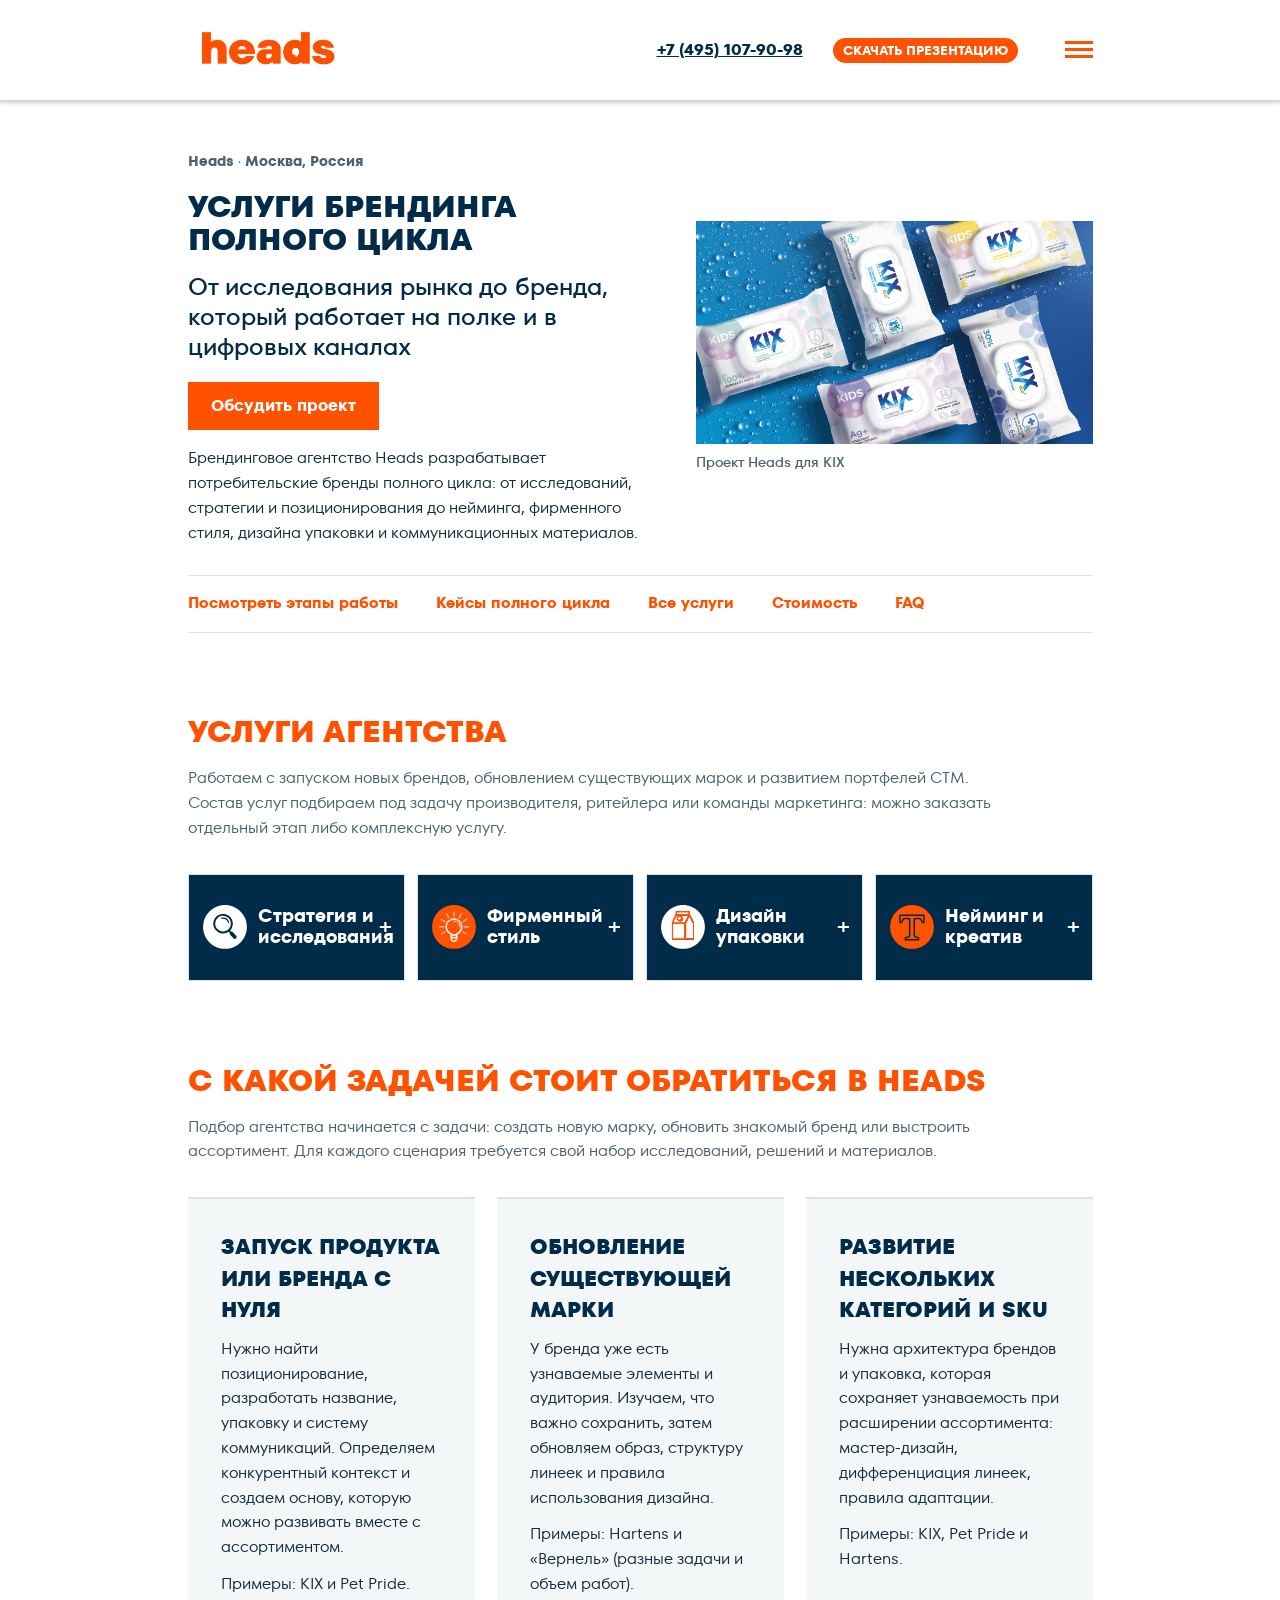
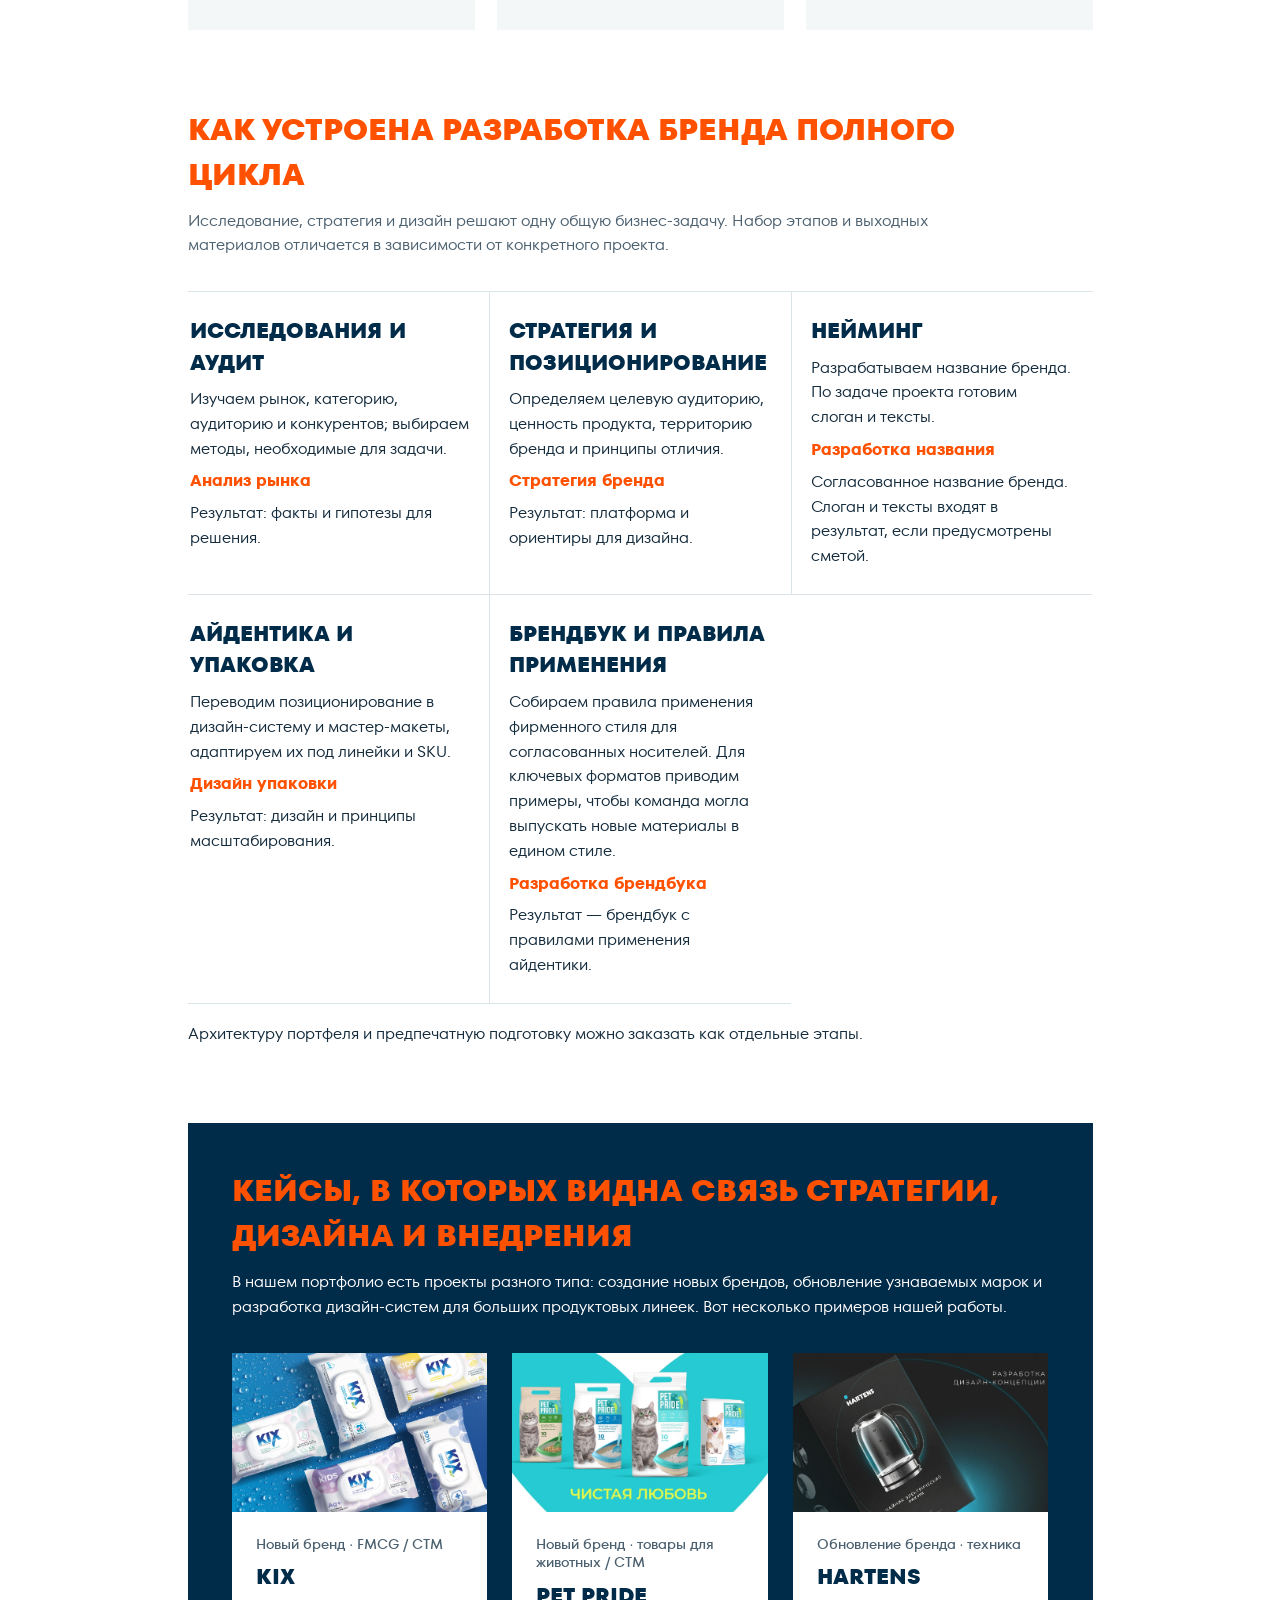
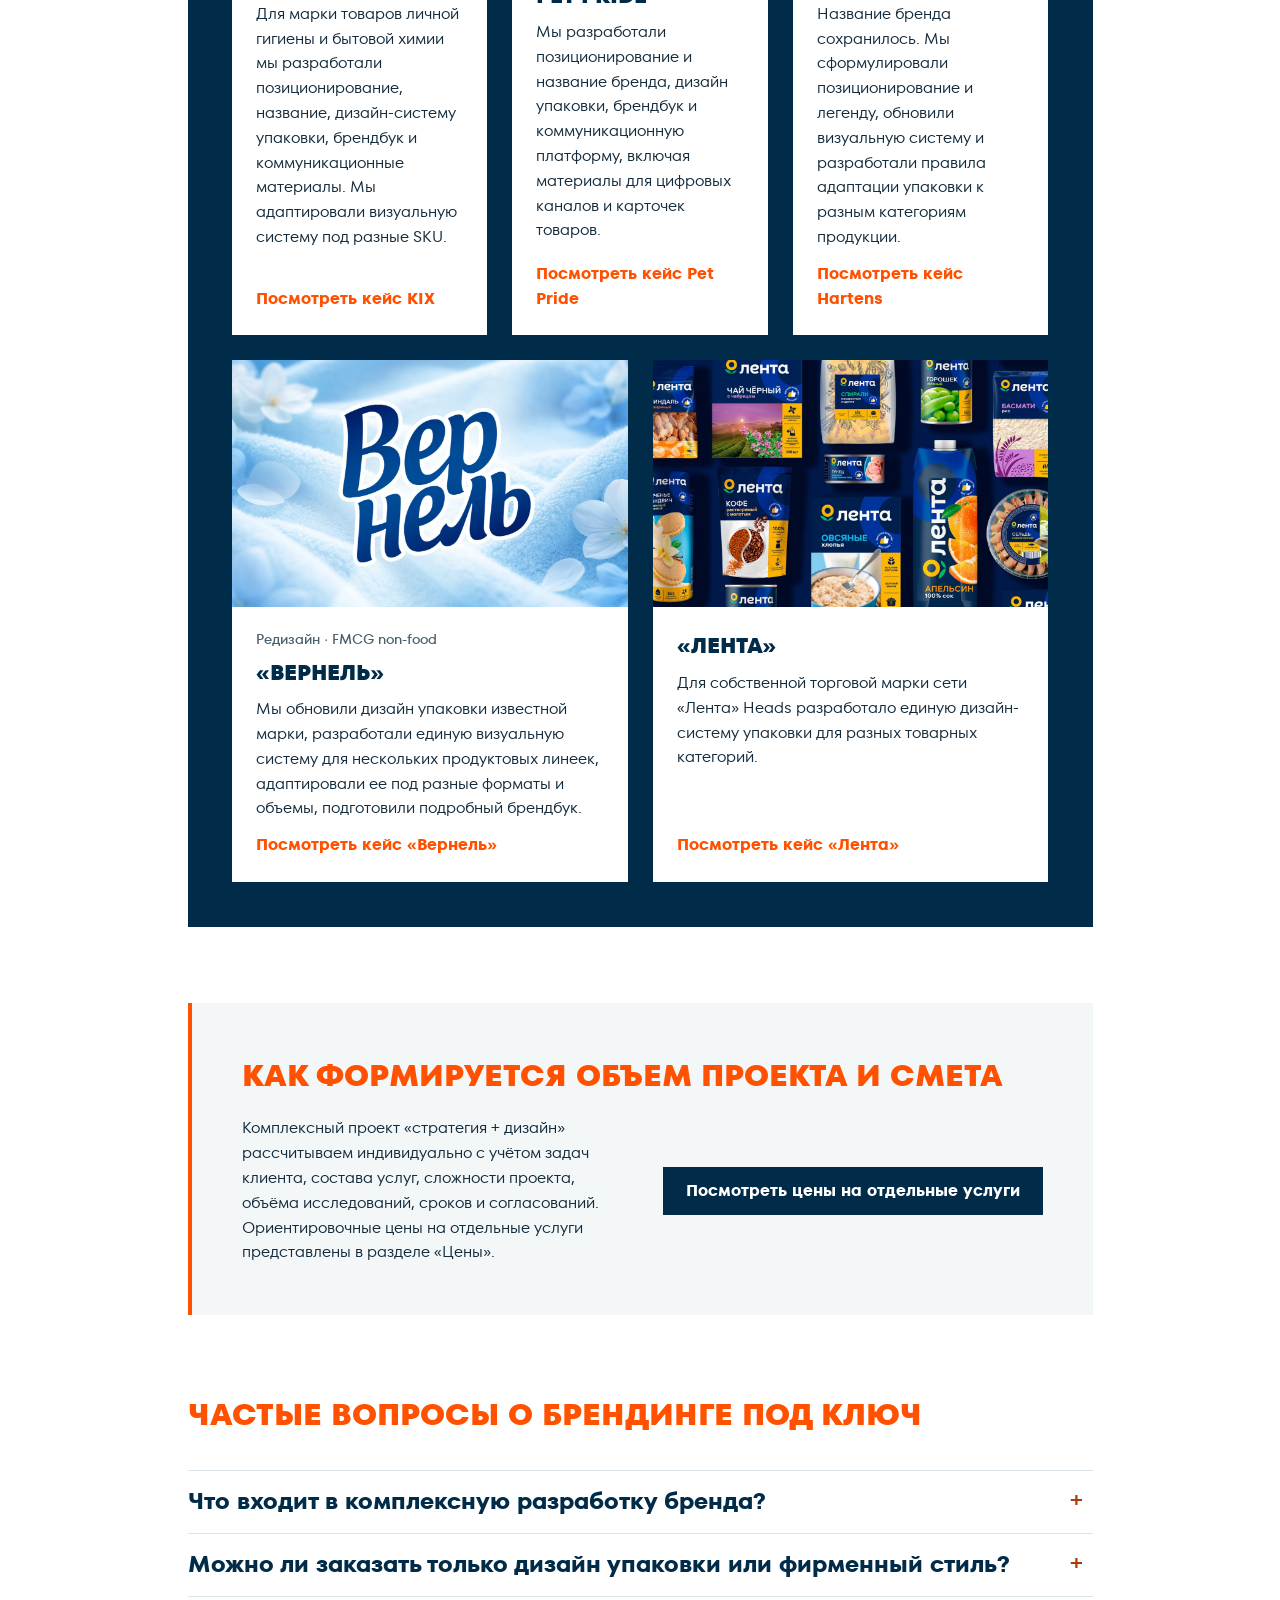
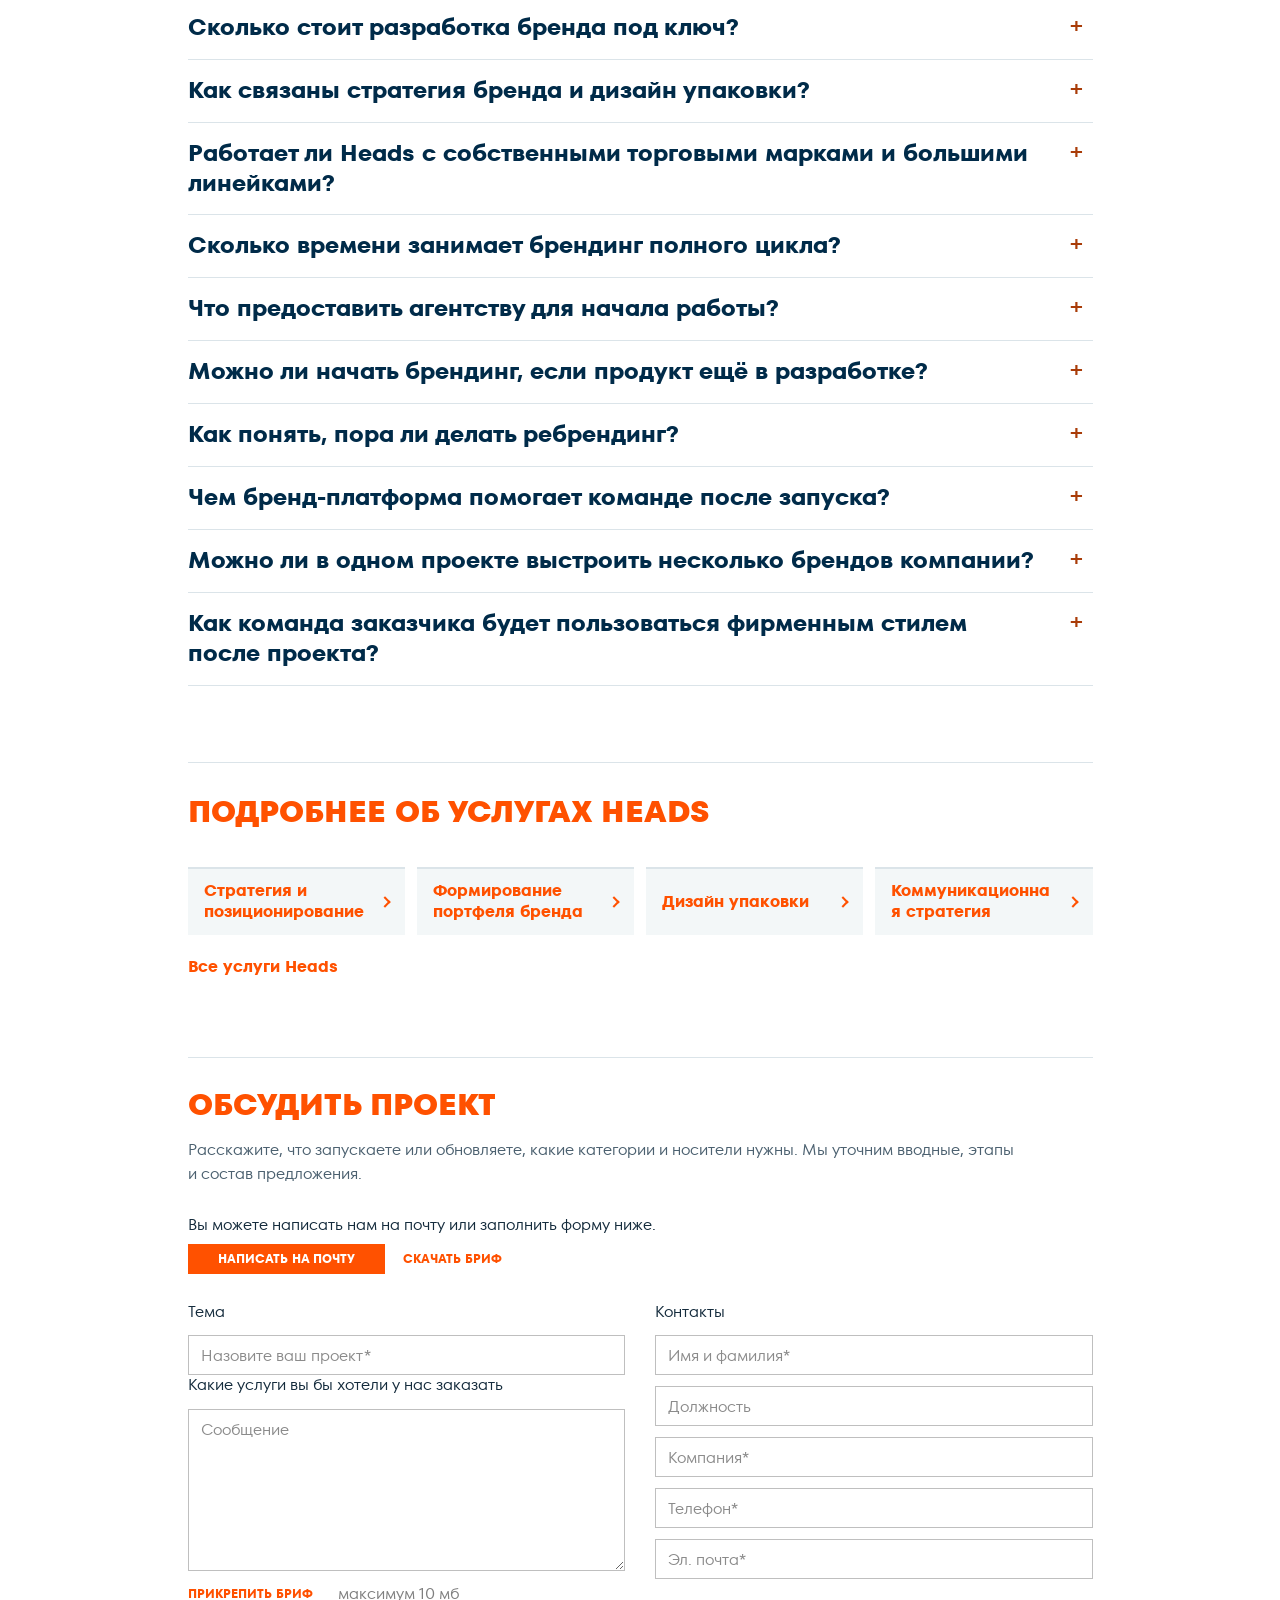
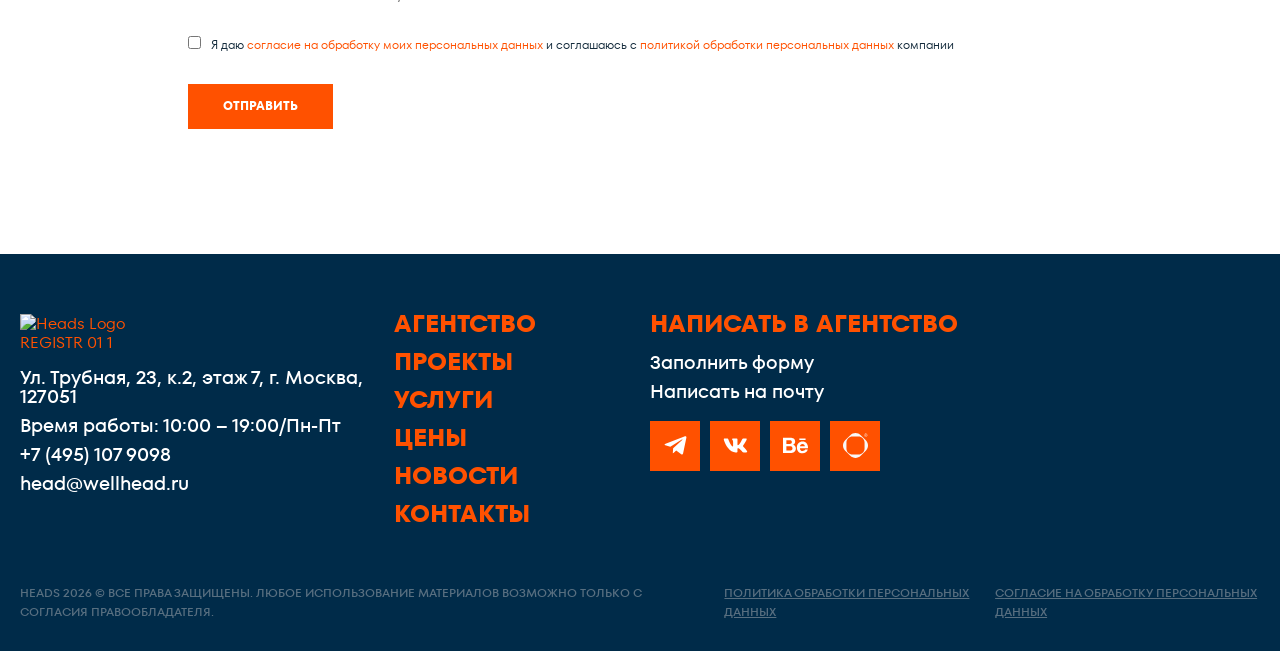
==== index.html @ e6634307 "Match text links to Heads and simplify the article breadcrumb" ====
<!doctype html>
<html lang="ru-RU">
<head>
<meta charset="utf-8">
<meta name="viewport" content="width=device-width, initial-scale=1">
<meta name="robots" content="noindex, nofollow">
<meta name="referrer" content="no-referrer">
<meta http-equiv="Content-Security-Policy" content="default-src 'self'; script-src 'self'; style-src 'self' 'unsafe-inline' https://wellhead.ru https://fonts.googleapis.com; img-src 'self' https: data:; font-src 'self' https: data:; media-src 'self' https:; frame-src https://marketing-tech.ru; connect-src 'none'; object-src 'none'; form-action 'none'; base-uri 'none'">
<title data-heads-text-id="HEADS-S01-SEO-01">Брендинг полного цикла и услуги разработки бренда | Heads</title>
<meta name="description" content="Heads: брендинг полного цикла для FMCG, ритейла и СТМ. Исследования, позиционирование, нейминг, дизайн упаковки и коммуникации. Этапы и кейсы." class="yoast-seo-meta-tag" data-heads-text-id="HEADS-S01-SEO-02">
<meta property="og:title" content="Брендинг полного цикла и услуги разработки бренда | Heads" class="yoast-seo-meta-tag" data-heads-text-id="HEADS-S01-SEO-03">
<meta property="og:description" content="Heads: брендинг полного цикла для FMCG, ритейла и СТМ. Исследования, позиционирование, нейминг, дизайн упаковки и коммуникации. Этапы и кейсы." class="yoast-seo-meta-tag" data-heads-text-id="HEADS-S01-SEO-04">
<link rel="stylesheet" href="assets/source-wp-img-auto-sizes-contain-inline-css.css">
<link rel="stylesheet" href="assets/source-font-awesome-css.css">
<link rel="stylesheet" href="assets/source-js_composer_front-css.css">
<link rel="stylesheet" href="assets/source-elementor-icons-css.css">
<link rel="stylesheet" href="assets/source-wp-block-library-css.css">
<link rel="stylesheet" href="assets/source-classic-theme-styles-inline-css.css">
<link rel="stylesheet" href="assets/source-mediaelement-css.css">
<link rel="stylesheet" href="assets/source-wp-mediaelement-css.css">
<link rel="stylesheet" href="assets/source-global-styles-inline-css.css">
<link rel="stylesheet" href="assets/source-parent-style-css.css?v=74c3195">
<link rel="stylesheet" href="assets/source-wpex-style-css.css?v=74c3195">
<link rel="stylesheet" href="assets/source-wpex-visual-composer-css.css">
<link rel="stylesheet" href="assets/source-elementor-frontend-css.css">
<link rel="stylesheet" href="assets/source-widget-image-css.css">
<link rel="stylesheet" href="assets/source-widget-icon-list-css.css">
<link rel="stylesheet" href="assets/source-widget-social-icons-css.css">
<link rel="stylesheet" href="assets/source-widget-heading-css.css">
<link rel="stylesheet" href="assets/source-widget-form-css.css">
<link rel="stylesheet" href="assets/source-e-animation-fadeIn-css.css">
<link rel="stylesheet" href="assets/source-elementor-post-13077-css.css">
<link rel="stylesheet" href="assets/source-elementor-post-15130-css.css">
<link rel="stylesheet" href="assets/source-elementor-post-14570-css.css">
<link rel="stylesheet" href="assets/source-elementor-pro-custom-fonts-inline-css.css">
<link rel="stylesheet" href="assets/source-wpr-addons-css-css.css">
<link rel="stylesheet" href="assets/source-font-awesome-5-all-css.css?v=74c3195">
<link rel="stylesheet" href="https://fonts.googleapis.com/css?family=Roboto:100,100italic,200,200italic,300,300italic,400,400italic,500,500italic,600,600italic,700,700italic,800,800italic,900,900italic&amp;display=swap&amp;subset=cyrillic">
<link rel="stylesheet" href="https://fonts.googleapis.com/css?family=Roboto+Slab:100,100italic,200,200italic,300,300italic,400,400italic,500,500italic,600,600italic,700,700italic,800,800italic,900,900italic&amp;display=swap&amp;subset=cyrillic">
<link rel="stylesheet" href="assets/source-wp-custom-css.css">
<link rel="stylesheet" href="assets/source-contact-form-7-css.css">
<link rel="stylesheet" href="assets/page-1.css">
<link rel="stylesheet" href="assets/source-services.css">
<link rel="stylesheet" href="assets/preview.css?v=1e0feff4">
<script src="assets/typed.umd.js?v=58424467" defer></script>
<script src="assets/preview.js?v=e8392a5f" defer></script>
<meta property="og:image" content="https://yagaeo.github.io/heads-services-preview/assets/geo-media/kix.webp"><link rel="stylesheet" href="assets/heads-geo.css?v=c4870836"><script type="application/ld+json">{"@context": "https://schema.org", "@graph": [{"@type": "Service", "@id": "https://yagaeo.github.io/heads-services-preview/#service", "name": "Услуги брендинга полного цикла", "url": "https://yagaeo.github.io/heads-services-preview/", "description": "Heads: брендинг полного цикла для FMCG, ритейла и СТМ. Исследования, позиционирование, нейминг, дизайн упаковки и коммуникации. Этапы и кейсы.", "provider": {"@type": "Organization", "@id": "https://wellhead.ru/#organization", "name": "Heads", "url": "https://wellhead.ru/"}, "areaServed": {"@type": "Country", "name": "Россия"}}, {"@type": "FAQPage", "@id": "https://yagaeo.github.io/heads-services-preview/#geo-faq", "mainEntity": [{"@type": "Question", "name": "Что входит в комплексную разработку бренда?", "acceptedAnswer": {"@type": "Answer", "text": "Состав зависит от задачи. В проект могут входить исследования рынка и аудитории, стратегия и позиционирование, нейминг, фирменный стиль, дизайн упаковки, брендбук и коммуникационные материалы. До начала работы определяем этапы и итоговые материалы каждого этапа."}}, {"@type": "Question", "name": "Можно ли заказать только дизайн упаковки или фирменный стиль?", "acceptedAnswer": {"@type": "Answer", "text": "Да. Мы выполняем отдельные услуги, в том числе дизайн упаковки, фирменный стиль, исследования и нейминг. Если у бренда уже есть стратегия и позиционирование, можно использовать их как основу для дизайн-проекта."}}, {"@type": "Question", "name": "Сколько стоит разработка бренда под ключ?", "acceptedAnswer": {"@type": "Answer", "text": "Единой стоимости комплексной разработки бренда нет. Цена определяется индивидуально после обсуждения задач клиента, состава услуг, сложности и сроков проекта. Цены «от» в прайсе служат ориентиром, а окончательную смету формируем после согласования объёма работ"}}, {"@type": "Question", "name": "Как связаны стратегия бренда и дизайн упаковки?", "acceptedAnswer": {"@type": "Answer", "text": "Стратегия определяет аудиторию, позиционирование, обещание бренда и принципы отличия от конкурентов. Эти решения затем переводятся в визуальную систему, структуру упаковки и коммуникации. При готовой стратегии можно начинать с дизайна, а при ее отсутствии уточнить необходимые исследования."}}, {"@type": "Question", "name": "Работает ли Heads с собственными торговыми марками и большими линейками?", "acceptedAnswer": {"@type": "Answer", "text": "Да. KIX и Pet Pride показывают, как дизайн-система масштабируется на товары разных категорий. В Hartens адаптировали существующий бренд к разным товарным группам. Для сети «Лента» разработали дизайн-систему собственной торговой марки. Количество SKU и форматы определяем по брифу."}}, {"@type": "Question", "name": "Сколько времени занимает брендинг полного цикла?", "acceptedAnswer": {"@type": "Answer", "text": "Срок зависит от числа этапов, глубины исследований, объема ассортимента, наличия исходных материалов и согласований. Календарь проекта и контрольные точки определяются после обсуждения задачи. Универсального срока для всех брендов нет."}}, {"@type": "Question", "name": "Что предоставить агентству для начала работы?", "acceptedAnswer": {"@type": "Answer", "text": "Опишите задачу, продуктовые категории, аудиторию, желаемые результаты и ограничения. Если есть бриф, исследования, существующий брендбук или примеры упаковки, их можно приложить к заявке. Даже без готового брифа можно начать с описания проекта и обсудить дальнейшие шаги."}}, {"@type": "Question", "name": "Можно ли начать брендинг, если продукт ещё в разработке?", "acceptedAnswer": {"@type": "Answer", "text": "Да. На старте нам нужны описание продукта, предполагаемая аудитория, категория и планы выхода на рынок. По мере уточнения состава, формата или ассортимента проверяем, какие решения по названию и оформлению нужно пересмотреть."}}, {"@type": "Question", "name": "Как понять, пора ли делать ребрендинг?", "acceptedAnswer": {"@type": "Answer", "text": "Начинаем с бренд-аудита. Смотрим, за что покупатели ценят бренд, как он выглядит рядом с конкурентами и где оформление или коммуникации расходятся с ожиданиями аудитории. По результатам обсуждаем, что сохранить и какие элементы обновить."}}, {"@type": "Question", "name": "Чем бренд-платформа помогает команде после запуска?", "acceptedAnswer": {"@type": "Answer", "text": "В платформе закрепляем, кому адресован бренд, что он обещает и какие свойства продукта подтверждают это обещание. Команда может сверять с ней новые упаковки, рекламные сообщения и решения для ассортимента."}}, {"@type": "Question", "name": "Можно ли в одном проекте выстроить несколько брендов компании?", "acceptedAnswer": {"@type": "Answer", "text": "Да. Для этого начинаем с архитектуры портфеля: определяем аудиторию, товарные категории и роль каждого бренда. Дальше согласуем, для каких брендов нужны собственное позиционирование, название, оформление или правила развития линеек."}}, {"@type": "Question", "name": "Как команда заказчика будет пользоваться фирменным стилем после проекта?", "acceptedAnswer": {"@type": "Answer", "text": "Если в проект входит брендбук, закрепляем в нём правила применения логотипа, цвета, шрифтов и других элементов стиля. Показываем их на согласованных носителях, чтобы команде было проще выпускать новые материалы."}}]}]}</script><link rel="stylesheet" href="assets/heads-services-refined.css?v=0991177b"></head>
<body class="wp-singular page-template-default page page-id-11997 page-parent wp-custom-logo wp-theme-Total wp-child-theme-total-child-theme theme-Total woocommerce-js wpex-theme wpex-responsive full-width-main-layout has-composer wpex-live-site content-full-width has-topbar has-breadcrumbs hasnt-overlay-header smooth-fonts wpex-mobile-toggle-menu-icon_buttons has-mobile-menu comment-avatars-disabled wpex-disable-mm-focus-styles wpb-js-composer js-comp-ver-8.6.1 vc_responsive elementor-default elementor-kit-13077 wpex-docready e--ua-blink e--ua-chrome e--ua-webkit wpex-window-loaded heads-preview heads-geo-page heads-review-page">
<a class="skip-to-content" href="#content">К содержанию</a>
<div id="outer-wrap" class="clr">

		
		<div id="wrap" class="clr">

			


	<div id="site-header-sticky-wrapper" class="wpex-sticky-header-holder not-sticky wpex-can-sticky"><header id="site-header" class="header-one fixed-scroll custom-bg dyn-styles clr" itemscope="itemscope" itemtype="http://schema.org/WPHeader">

		
		<div id="site-header-inner" class="container clr">

			
<div id="site-logo" class="site-branding clr header-one-logo">
	<div id="site-logo-inner" class="clr"><a href="https://wellhead.ru/" rel="home" class="main-logo"><img src="assets/media/heads_logo_registr_01.png" alt="Брендинговое агентство Heads" class="logo-img" data-no-retina="data-no-retina" width="177" height="56"></a></div>
</div>
	
	<div id="site-navigation-wrap" class="navbar-style-one wpex-dropdowns-caret hide-at-mm-breakpoint clr">

		<nav id="site-navigation" class="navigation main-navigation main-navigation-one clr" itemscope="itemscope" itemtype="http://schema.org/SiteNavigationElement" aria-label="Main menu">

			
				<ul id="menu-glavnoe-menju" class="dropdown-menu main-navigation-ul sf-menu sf-js-enabled" style="touch-action: pan-y;"><li id="menu-item-13786" class="menu-item menu-item-type-post_type menu-item-object-page menu-item-13786"><a href="https://wellhead.ru/efficiency/"><span class="link-inner">Эффективность</span></a></li>
<li id="menu-item-89" class="we menu-item menu-item-type-post_type menu-item-object-page menu-item-89"><a href="https://wellhead.ru/we/"><span class="link-inner">Агентство</span></a></li>
<li id="menu-item-87" class="menu-item menu-item-type-post_type menu-item-object-page menu-item-87"><a href="https://wellhead.ru/projects/"><span class="link-inner">Проекты</span></a></li>
<li id="menu-item-12044" class="menu-item menu-item-type-post_type menu-item-object-page current-menu-item page_item page-item-11997 current_page_item menu-item-12044"><a href="./" aria-current="page"><span class="link-inner">Услуги</span></a></li>
<li id="menu-item-12046" class="menu-item menu-item-type-post_type menu-item-object-page menu-item-12046"><a href="https://wellhead.ru/prices/"><span class="link-inner">Цены</span></a></li>
<li id="menu-item-13229" class="menu-item menu-item-type-post_type menu-item-object-page menu-item-13229"><a href="https://wellhead.ru/live/"><span class="link-inner">Новости</span></a></li>
<li id="menu-item-90" class="menu-item menu-item-type-post_type menu-item-object-page menu-item-90"><a href="https://wellhead.ru/contacts/"><span class="link-inner">Контакты</span></a></li>
<li id="menu-item-92" class="new-clients menu-item menu-item-type-post_type menu-item-object-page menu-item-92"><a href="https://wellhead.ru/new-customers/"><span class="link-inner">Написать в агентство</span></a></li>
</ul>
			
		</nav>

	</div>

	

<div id="mobile-menu" class="wpex-mobile-menu-toggle show-at-mm-breakpoint wpex-clr"><a href="#" class="mobile-menu-toggle" role="button" aria-label="Toggle mobile menu" aria-expanded="false"><span class="wpex-bars" aria-hidden="true"><span></span></span></a></div>			
			
				
					<div id="top-bar-wrap" class="clr no-border">
						<div id="top-bar" class="clr container">
							
	<div id="top-bar-content" class="wpex-clr has-content top-bar-left">

		<ul id="menu-%d1%81%d1%81%d1%8b%d0%bb%d0%ba%d0%b8-%d0%b2-%d1%88%d0%b0%d0%bf%d0%ba%d0%b5" class="top-bar-menu"><li id="menu-item-9733" class="phoneLink menu-item menu-item-type-custom menu-item-object-custom menu-item-9733"><a href="tel:+74951079098"><span class="link-inner">+7 (495) 107-90-98</span></a></li>
<li id="menu-item-14601" class="menu-item menu-item-type-custom menu-item-object-custom menu-item-14601"><a href="#" data-presentation=""><span class="link-inner">Скачать презентацию</span></a></li>
<li id="menu-item-5629" class="menu-item menu-item-type-post_type menu-item-object-page menu-item-5629"><a href="https://wellhead.ru/we/"><span class="link-inner">Агентство</span></a></li>
<li id="menu-item-5630" class="menu-item menu-item-type-post_type menu-item-object-page menu-item-5630"><a href="https://wellhead.ru/projects/"><span class="link-inner">Проекты</span></a></li>
<li id="menu-item-12042" class="menu-item menu-item-type-post_type menu-item-object-page current-menu-item page_item page-item-11997 current_page_item menu-item-12042"><a href="./" aria-current="page"><span class="link-inner">Услуги</span></a></li>
<li id="menu-item-12048" class="menu-item menu-item-type-post_type menu-item-object-page menu-item-12048"><a href="https://wellhead.ru/prices/"><span class="link-inner">Цены</span></a></li>
<li id="menu-item-13231" class="menu-item menu-item-type-post_type menu-item-object-page menu-item-13231"><a href="https://wellhead.ru/live/"><span class="link-inner">Новости</span></a></li>
<li id="menu-item-5632" class="menu-item menu-item-type-post_type menu-item-object-page menu-item-5632"><a href="https://wellhead.ru/contacts/"><span class="link-inner">Контакты</span></a></li>
</ul>
		
			


		
	</div>

						</div>
					</div>

				
			
		</div>

		
	</header></div>



			
			<main id="main" class="site-main clr"><div class="printTextOuter"><a style="opacity: 0;" href="#geo-contact" class="printTextBlock" aria-label="Напишите нам"><span id="printText">Напишите нам!</span></a></div>

				




	<div id="content-wrap" class="container clr">

		
		<div id="primary" class="content-area clr">

			
			<div id="content" class="site-content clr">

				
				
					
<article id="single-blocks" class="heads-geo heads-reviewed heads-overview"><section class="hg-hero"><div class="hg-hero-copy"><span class="hg-crumb" data-heads-text-id="HEADS-S01-0002">Heads · Москва, Россия</span><h1 data-heads-text-id="HEADS-S01-0001">Услуги брендинга полного цикла</h1><p class="hg-lead" data-heads-text-id="HEADS-S01-0003">От исследования рынка до бренда, который работает на полке и в цифровых каналах</p><a class="hg-button" href="#geo-contact" data-heads-text-id="HEADS-S01-0008">Обсудить проект</a><div class="hg-copy"><p data-heads-text-id="HEADS-S01-0004">Брендинговое агентство Heads разрабатывает потребительские бренды полного цикла: от исследований, стратегии и позиционирования до нейминга, фирменного стиля, дизайна упаковки и коммуникационных материалов.</p></div></div><figure class="hg-hero-media"><a href="https://wellhead.ru/projects/kix/"><img src="assets/geo-media/kix.webp" alt="Мастер-дизайн упаковки бытовой химии и средств гигиены KIX" width="1440" height="810" decoding="async" fetchpriority="high" data-heads-text-id="HEADS-S01-0183"></a><figcaption data-heads-text-id="HEADS-S01-0184">Проект Heads для KIX</figcaption></figure></section><nav class="hg-nav" aria-label="Разделы страницы" data-heads-text-id="HEADS-S01-0185"><a class="hg-link" href="#geo-stages" data-heads-text-id="HEADS-S01-0006">Посмотреть этапы работы</a><a class="hg-link" href="#geo-cases" data-heads-text-id="HEADS-S01-0007">Кейсы полного цикла</a><a href="#geo-services">Все услуги</a><a href="#geo-price">Стоимость</a><a href="#geo-faq">FAQ</a></nav>
<section class="hg-section " id="geo-services"><div class="hg-section-head"><h2 data-heads-text-id="HEADS-S01-0166">Услуги агентства</h2><p data-heads-text-id="HEADS-S01-0005">Работаем с запуском новых брендов, обновлением существующих марок и развитием портфелей СТМ. Состав услуг подбираем под задачу производителя, ритейлера или команды маркетинга: можно заказать отдельный этап либо комплексную услугу.</p></div><div class="hg-services"><details class="hg-service" name="heads-service"><summary><img src="assets/media/strat.svg" alt="Стратегия и Исследования" width="44" height="44" data-heads-text-id="HEADS-S01-0010"><span data-heads-text-id="HEADS-S01-0009">Стратегия и исследования</span></summary><div class="hg-service-content"><p data-heads-text-id="HEADS-S01-0018">Стратегия – это компас, который показывает бренду нужное направление. Она определяет миссию, видение, ценности бренда, а также цели и задачи, которые необходимо достичь. Без стратегии бренд рискует не суметь эффективно использовать ресурсы и потерять свою идентичность.</p><p data-heads-text-id="HEADS-S01-0019">Исследования – это бинокль, позволяющий увидеть реальную картину рынка. Они помогают понять потребителей, изучить конкурентов и выбрать маркетинговую стратегию. Без глубокого понимания потребительского поведения, конкурентной среды и трендов бренд рискует потратить ресурсы на неэффективные кампании и упустить ценные возможности.</p><p data-heads-text-id="HEADS-S01-0020">Не рискуйте, а эффективно решайте поставленные задачи, заказав у нас:</p><ul><li><a class="hg-link" href="https://wellhead.ru/services/brend-audit/" data-heads-text-id="HEADS-S01-0021">Бренд-аудит</a></li><li><a class="hg-link" href="https://wellhead.ru/services/analiz-rynka/" data-heads-text-id="HEADS-S01-0022">Анализ рынка</a></li><li><a class="hg-link" href="https://wellhead.ru/services/kachestvennye-issledovanija/" data-heads-text-id="HEADS-S01-0023">Качественные исследования</a></li><li><a class="hg-link" href="https://wellhead.ru/services/kolichestvennye-issledovanija/" data-heads-text-id="HEADS-S01-0024">Количественные исследования</a></li><li><a class="hg-link" href="https://wellhead.ru/services/segmentacija-potrebitelej/" data-heads-text-id="HEADS-S01-0025">Сегментация потребителей</a></li><li><a class="hg-link" href="strategija-i-pozicionirovanie/" data-heads-text-id="HEADS-S01-0026">Стратегия и позиционирование</a></li><li><a class="hg-link" href="formirovanie-portfelja-brendov/" data-heads-text-id="HEADS-S01-0027">Формирование портфеля бренда</a></li><li><a class="hg-link" href="https://wellhead.ru/services/strategicheskie-sessii-i-vorkshopy/" data-heads-text-id="HEADS-S01-0028">Стратегические сессии и воркшопы</a></li><li><a class="hg-link" href="https://wellhead.ru/services/kommunikacionnaja-strategija/" data-heads-text-id="HEADS-S01-0029">Коммуникационная стратегия</a></li></ul></div></details><details class="hg-service" name="heads-service"><summary><img src="assets/media/style.svg" alt="Фирменный стиль" width="44" height="44" data-heads-text-id="HEADS-S01-0012"><span data-heads-text-id="HEADS-S01-0011">Фирменный стиль</span></summary><div class="hg-service-content"><p data-heads-text-id="HEADS-S01-0031">Для команды Heads разработка фирменного стиля — это воплощение стратегии и позиционирования бренда в визуальных решениях, которые отражают его характер, ценности и помогают выстроить связь с целевой аудиторией.</p><p data-heads-text-id="HEADS-S01-0032">Помогите своему бренду добиться успеха на рынке, заказав у нас:</p><ul><li><a class="hg-link" href="https://wellhead.ru/services/korporativnyj-brending/" data-heads-text-id="HEADS-S01-0033">Корпоративный брендинг</a></li><li><a class="hg-link" href="https://wellhead.ru/services/firmennyj-stil/" data-heads-text-id="HEADS-S01-0034">Фирменный стиль</a></li><li><a class="hg-link" href="https://wellhead.ru/services/sozdanie-logotipa/" data-heads-text-id="HEADS-S01-0035">Создание логотипа</a></li><li><a class="hg-link" href="https://wellhead.ru/services/brendbook/" data-heads-text-id="HEADS-S01-0036">Брендбук</a></li><li><a class="hg-link" href="https://wellhead.ru/services/dizajn-sajta/" data-heads-text-id="HEADS-S01-0037">Дизайн сайта</a></li><li><a class="hg-link" href="https://wellhead.ru/services/oformlenie-torgovogo-prostranstva/" data-heads-text-id="HEADS-S01-0038">Оформление торгового пространства</a></li><li><a class="hg-link" href="https://wellhead.ru/services/avtorskij-nadzor/" data-heads-text-id="HEADS-S01-0039">Авторский надзор</a></li></ul></div></details><details class="hg-service" name="heads-service"><summary><img src="assets/media/design.svg" alt="Дизайн упаковки" width="44" height="44" data-heads-text-id="HEADS-S01-0014"><span data-heads-text-id="HEADS-S01-0013">Дизайн упаковки</span></summary><div class="hg-service-content"><p data-heads-text-id="HEADS-S01-0047">Дизайн упаковки формирует первое впечатление о продукте и помогает ему выделиться среди конкурентов. Он должен не только привлекать внимание, но и передавать характер бренда, подчёркивать преимущества продукта и быть понятным покупателю. Команда Heads объединяет стратегический подход и креативные решения, чтобы создавать узнаваемую и выразительную упаковку.</p><p data-heads-text-id="HEADS-S01-0048">Повысьте продажи, заказав у нас:</p><ul><li><a class="hg-link" href="dizajn-upakovki/" data-heads-text-id="HEADS-S01-0049">Дизайн упаковки</a></li><li><a class="hg-link" href="https://wellhead.ru/services/fudstajling/" data-heads-text-id="HEADS-S01-0050">Фудстайлинг</a></li><li><a class="hg-link" href="https://wellhead.ru/services/razrabotka-formy-upakovki/" data-heads-text-id="HEADS-S01-0051">Форма упаковки</a></li><li><a class="hg-link" href="https://wellhead.ru/services/brendbook/" data-heads-text-id="HEADS-S01-0052">Брендбук</a></li><li><a class="hg-link" href="https://wellhead.ru/services/tirazhirovanie/" data-heads-text-id="HEADS-S01-0053">Тиражирование</a></li><li><a class="hg-link" href="https://wellhead.ru/services/podgotovka-k-pechati/" data-heads-text-id="HEADS-S01-0054">Подготовка к печати</a></li></ul></div></details><details class="hg-service" name="heads-service"><summary><img src="assets/media/name.svg" alt="Нейминг и креатив" width="44" height="44" data-heads-text-id="HEADS-S01-0016"><span data-heads-text-id="HEADS-S01-0015">Нейминг и креатив</span></summary><div class="hg-service-content"><p data-heads-text-id="HEADS-S01-0041">Нейминг помогает бренду обрести узнаваемое имя, которое отражает его характер, ценности и позиционирование. Креативные решения развивают эту идею в коммуникациях, помогают выделиться среди конкурентов и выстроить эмоциональную связь с аудиторией.</p><p data-heads-text-id="HEADS-S01-0042">Оживите свой бренд, заказав у нас:</p><ul><li><a class="hg-link" href="https://wellhead.ru/services/slogan-brenda/" data-heads-text-id="HEADS-S01-0043">Слоган бренда</a></li><li><a class="hg-link" href="https://wellhead.ru/services/nazvanie-brenda/" data-heads-text-id="HEADS-S01-0044">Название бренда</a></li><li><a class="hg-link" href="https://wellhead.ru/services/kreativnaja-koncepcija/" data-heads-text-id="HEADS-S01-0045">Креативная концепция</a></li></ul></div></details></div></section>
<section class="hg-section " id="geo-scenarios"><div class="hg-section-head"><h2 data-heads-text-id="HEADS-S01-0085">С какой задачей стоит обратиться в Heads</h2><p data-heads-text-id="HEADS-S01-0086">Подбор агентства начинается с задачи: создать новую марку, обновить знакомый бренд или выстроить ассортимент. Для каждого сценария требуется свой набор исследований, решений и материалов.</p></div><div class="hg-grid "><article class="hg-card"><h3 data-heads-text-id="HEADS-S01-0088">Запуск продукта или бренда с нуля</h3><p data-heads-text-id="HEADS-S01-0089">Нужно найти позиционирование, разработать название, упаковку и систему коммуникаций. Определяем конкурентный контекст и создаем основу, которую можно развивать вместе с ассортиментом.</p><p data-heads-text-id="HEADS-S01-0090">Примеры: KIX и Pet Pride.</p></article><article class="hg-card"><h3 data-heads-text-id="HEADS-S01-0092">Обновление существующей марки</h3><p data-heads-text-id="HEADS-S01-0093">У бренда уже есть узнаваемые элементы и аудитория. Изучаем, что важно сохранить, затем обновляем образ, структуру линеек и правила использования дизайна.</p><p data-heads-text-id="HEADS-S01-0094">Примеры: Hartens и «Вернель» (разные задачи и объем работ).</p></article><article class="hg-card"><h3 data-heads-text-id="HEADS-S01-0096">Развитие нескольких категорий и SKU</h3><p data-heads-text-id="HEADS-S01-0097">Нужна архитектура брендов и упаковка, которая сохраняет узнаваемость при расширении ассортимента: мастер-дизайн, дифференциация линеек, правила адаптации.</p><p data-heads-text-id="HEADS-S01-0098">Примеры: KIX, Pet Pride и Hartens.</p></article></div></section>
<section class="hg-section " id="geo-stages"><div class="hg-section-head"><h2 data-heads-text-id="HEADS-S01-0056">Как устроена разработка бренда полного цикла</h2><p data-heads-text-id="HEADS-S01-0057">Исследование, стратегия и дизайн решают одну общую бизнес-задачу. Набор этапов и выходных материалов отличается в зависимости от конкретного проекта.</p></div><div class="hg-stage-grid"><div class="hg-stage"><h3 data-heads-text-id="HEADS-S01-0059">Исследования и аудит</h3><p data-heads-text-id="HEADS-S01-0060">Изучаем рынок, категорию, аудиторию и конкурентов; выбираем методы, необходимые для задачи.</p><a class="hg-link" href="https://wellhead.ru/services/analiz-rynka/" data-heads-text-id="HEADS-S01-0061">Анализ рынка</a><p data-heads-text-id="HEADS-S01-0062">Результат: факты и гипотезы для решения.</p></div><div class="hg-stage"><h3 data-heads-text-id="HEADS-S01-0064">Стратегия и позиционирование</h3><p data-heads-text-id="HEADS-S01-0065">Определяем целевую аудиторию, ценность продукта, территорию бренда и принципы отличия.</p><a class="hg-link" href="strategija-i-pozicionirovanie/" data-heads-text-id="HEADS-S01-0066">Стратегия бренда</a><p data-heads-text-id="HEADS-S01-0067">Результат: платформа и ориентиры для дизайна.</p></div><div class="hg-stage"><h3 data-heads-text-id="HEADS-S01-0069">Нейминг</h3><p data-heads-text-id="HEADS-S01-0070">Разрабатываем название бренда. По задаче проекта готовим слоган и тексты.</p><a class="hg-link" href="https://wellhead.ru/services/nazvanie-brenda/" data-heads-text-id="HEADS-S01-0071">Разработка названия</a><p data-heads-text-id="HEADS-S01-0072">Согласованное название бренда. Слоган и тексты входят в результат, если предусмотрены сметой.</p></div><div class="hg-stage"><h3 data-heads-text-id="HEADS-S01-0074">Айдентика и упаковка</h3><p data-heads-text-id="HEADS-S01-0075">Переводим позиционирование в дизайн-систему и мастер-макеты, адаптируем их под линейки и SKU.</p><a class="hg-link" href="dizajn-upakovki/" data-heads-text-id="HEADS-S01-0076">Дизайн упаковки</a><p data-heads-text-id="HEADS-S01-0077">Результат: дизайн и принципы масштабирования.</p></div><div class="hg-stage"><h3 data-heads-text-id="HEADS-S01-0079">Брендбук и правила применения</h3><p data-heads-text-id="HEADS-S01-0080">Собираем правила применения фирменного стиля для согласованных носителей. Для ключевых форматов приводим примеры, чтобы команда могла выпускать новые материалы в едином стиле.</p><a class="hg-link" href="https://wellhead.ru/services/brendbook/" data-heads-text-id="HEADS-S01-0081">Разработка брендбука</a><p data-heads-text-id="HEADS-S01-0082">Результат — брендбук с правилами применения айдентики.</p></div></div><div class="hs-inline"><p data-heads-text-id="HEADS-S01-0083">Архитектуру портфеля и предпечатную подготовку можно заказать как отдельные этапы.</p></div></section>
<section class="hg-section hg-cases" id="geo-cases"><div class="hg-section-head"><h2 data-heads-text-id="HEADS-S01-0100">Кейсы, в которых видна связь стратегии, дизайна и внедрения</h2><p data-heads-text-id="HEADS-S01-0101">В нашем портфолио есть проекты разного типа: создание новых брендов, обновление узнаваемых марок и разработка дизайн-систем для больших продуктовых линеек. Вот несколько примеров нашей работы.</p></div><div class="hg-case-grid hg-case-grid--five"><article class="hg-case"><a href="https://wellhead.ru/projects/kix/" aria-label="Открыть кейс KIX" data-heads-text-id="HEADS-S01-0186"><img src="assets/geo-media/kix.webp" alt="Мастер-дизайн упаковки бытовой химии и средств гигиены KIX" width="1440" height="810" decoding="async" loading="lazy"></a><div class="hg-case-body"><p class="hg-case-type" data-heads-text-id="HEADS-S01-0102">Новый бренд · FMCG / СТМ</p><h3 data-heads-text-id="HEADS-S01-0103">KIX</h3><p data-heads-text-id="HEADS-S01-0104">Для марки товаров личной гигиены и бытовой химии мы разработали позиционирование, название, дизайн-систему упаковки, брендбук и коммуникационные материалы. Мы адаптировали визуальную систему под разные SKU.</p><a class="hg-link" href="https://wellhead.ru/projects/kix/" data-heads-text-id="HEADS-S01-0105">Посмотреть кейс KIX</a></div></article><article class="hg-case"><a href="https://wellhead.ru/projects/pet-pride/" aria-label="Открыть кейс Pet Pride" data-heads-text-id="HEADS-S01-0187"><img src="assets/geo-media/pet-pride.webp" alt="Дизайн линейки упаковок товаров для животных Pet Pride" width="1440" height="810" decoding="async" loading="lazy"></a><div class="hg-case-body"><p class="hg-case-type" data-heads-text-id="HEADS-S01-0106">Новый бренд · товары для животных / СТМ</p><h3 data-heads-text-id="HEADS-S01-0107">Pet Pride</h3><p data-heads-text-id="HEADS-S01-0108">Мы разработали позиционирование и название бренда, дизайн упаковки, брендбук и коммуникационную платформу, включая материалы для цифровых каналов и карточек товаров.</p><a class="hg-link" href="https://wellhead.ru/projects/pet-pride/" data-heads-text-id="HEADS-S01-0109">Посмотреть кейс Pet Pride</a></div></article><article class="hg-case"><a href="https://wellhead.ru/projects/hartens/" aria-label="Открыть кейс Hartens" data-heads-text-id="HEADS-S01-0188"><img src="assets/geo-media/hartens.webp" alt="Дизайн упаковки техники Hartens" width="1440" height="810" decoding="async" loading="lazy"></a><div class="hg-case-body"><p class="hg-case-type" data-heads-text-id="HEADS-S01-0110">Обновление бренда · техника</p><h3 data-heads-text-id="HEADS-S01-0111">Hartens</h3><p data-heads-text-id="HEADS-S01-0112">Название бренда сохранилось. Мы сформулировали позиционирование и легенду, обновили визуальную систему и разработали правила адаптации упаковки к разным категориям продукции.</p><a class="hg-link" href="https://wellhead.ru/projects/hartens/" data-heads-text-id="HEADS-S01-0113">Посмотреть кейс Hartens</a></div></article><article class="hg-case"><a href="https://wellhead.ru/projects/redizajn-brenda-vernel/" aria-label="Открыть кейс «Вернель»" data-heads-text-id="HEADS-S01-0189"><img src="assets/geo-media/redizajn-brenda-vernel.webp" alt="Дизайн упаковки средств для ухода за бельем «Вернель»" width="1440" height="805" decoding="async" loading="lazy"></a><div class="hg-case-body"><p class="hg-case-type" data-heads-text-id="HEADS-S01-0114">Редизайн · FMCG non-food</p><h3 data-heads-text-id="HEADS-S01-0115">«Вернель»</h3><p data-heads-text-id="HEADS-S01-0116">Мы обновили дизайн упаковки известной марки, разработали единую визуальную систему для нескольких продуктовых линеек, адаптировали ее под разные форматы и объемы, подготовили подробный брендбук.</p><a class="hg-link" href="https://wellhead.ru/projects/redizajn-brenda-vernel/" data-heads-text-id="HEADS-S01-0117">Посмотреть кейс «Вернель»</a></div></article><article class="hg-case"><a href="https://wellhead.ru/projects/stm-torgovoj-seti-lenta/" aria-label="Открыть кейс «Лента»" data-heads-text-id="HEADS-S01-0190"><img src="assets/geo-media/stm-torgovoj-seti-lenta.webp" alt="Дизайн-система упаковки товаров собственной марки сети «Лента»" width="1440" height="810" decoding="async" loading="lazy"></a><div class="hg-case-body"><h3 data-heads-text-id="HEADS-S01-0163">«Лента»</h3><p data-heads-text-id="HEADS-S01-0164">Для собственной торговой марки сети «Лента» Heads разработало единую дизайн-систему упаковки для разных товарных категорий.</p><a class="hg-link" href="https://wellhead.ru/projects/stm-torgovoj-seti-lenta/" data-heads-text-id="HEADS-S01-0165">Посмотреть кейс «Лента»</a></div></article></div></section>
<section class="hg-section hg-pricing" id="geo-price"><h2 data-heads-text-id="HEADS-S01-0118">Как формируется объем проекта и смета</h2><div class="hs-price-details"><p data-heads-text-id="HEADS-S01-0119">Комплексный проект «стратегия + дизайн» рассчитываем индивидуально с учётом задач клиента, состава услуг, сложности проекта, объёма исследований, сроков и согласований. Ориентировочные цены на отдельные услуги представлены в разделе «Цены».</p><a class="hg-button" href="https://wellhead.ru/prices/" data-heads-text-id="HEADS-S01-0162">Посмотреть цены на отдельные услуги</a></div></section>
<section class="hg-section " id="geo-faq"><div class="hg-section-head"><h2 data-heads-text-id="HEADS-S01-0121">Частые вопросы о брендинге под ключ</h2></div><details class="hg-faq"><summary data-heads-text-id="HEADS-S01-0122">Что входит в комплексную разработку бренда?</summary><div class="hg-answer"><p data-heads-text-id="HEADS-S01-0123">Состав зависит от задачи. В проект могут входить исследования рынка и аудитории, стратегия и позиционирование, нейминг, фирменный стиль, дизайн упаковки, брендбук и коммуникационные материалы. До начала работы определяем этапы и итоговые материалы каждого этапа.</p></div></details><details class="hg-faq"><summary data-heads-text-id="HEADS-S01-0124">Можно ли заказать только дизайн упаковки или фирменный стиль?</summary><div class="hg-answer"><p data-heads-text-id="HEADS-S01-0125">Да. Мы выполняем отдельные услуги, в том числе дизайн упаковки, фирменный стиль, исследования и нейминг. Если у бренда уже есть стратегия и позиционирование, можно использовать их как основу для дизайн-проекта.</p></div></details><details class="hg-faq"><summary data-heads-text-id="HEADS-S01-0126">Сколько стоит разработка бренда под ключ?</summary><div class="hg-answer"><p data-heads-text-id="HEADS-S01-0127">Единой стоимости комплексной разработки бренда нет. Цена определяется индивидуально после обсуждения задач клиента, состава услуг, сложности и сроков проекта. Цены «от» в прайсе служат ориентиром, а окончательную смету формируем после согласования объёма работ</p></div></details><details class="hg-faq"><summary data-heads-text-id="HEADS-S01-0128">Как связаны стратегия бренда и дизайн упаковки?</summary><div class="hg-answer"><p data-heads-text-id="HEADS-S01-0129">Стратегия определяет аудиторию, позиционирование, обещание бренда и принципы отличия от конкурентов. Эти решения затем переводятся в визуальную систему, структуру упаковки и коммуникации. При готовой стратегии можно начинать с дизайна, а при ее отсутствии уточнить необходимые исследования.</p></div></details><details class="hg-faq"><summary data-heads-text-id="HEADS-S01-0130">Работает ли Heads с собственными торговыми марками и большими линейками?</summary><div class="hg-answer"><p data-heads-text-id="HEADS-S01-0131">Да. KIX и Pet Pride показывают, как дизайн-система масштабируется на товары разных категорий. В Hartens адаптировали существующий бренд к разным товарным группам. Для сети <a class="hg-link" href="https://wellhead.ru/projects/stm-torgovoj-seti-lenta/">«Лента»</a> разработали дизайн-систему собственной торговой марки. Количество SKU и форматы определяем по брифу.</p></div></details><details class="hg-faq"><summary data-heads-text-id="HEADS-S01-0132">Сколько времени занимает брендинг полного цикла?</summary><div class="hg-answer"><p data-heads-text-id="HEADS-S01-0133">Срок зависит от числа этапов, глубины исследований, объема ассортимента, наличия исходных материалов и согласований. Календарь проекта и контрольные точки определяются после обсуждения задачи. Универсального срока для всех брендов нет.</p></div></details><details class="hg-faq"><summary data-heads-text-id="HEADS-S01-0134">Что предоставить агентству для начала работы?</summary><div class="hg-answer"><p data-heads-text-id="HEADS-S01-0135">Опишите задачу, продуктовые категории, аудиторию, желаемые результаты и ограничения. Если есть бриф, исследования, существующий брендбук или примеры упаковки, их можно приложить к заявке. Даже без готового брифа можно начать с описания проекта и обсудить дальнейшие шаги.</p></div></details><details class="hg-faq"><summary data-heads-text-id="HEADS-S01-0167">Можно ли начать брендинг, если продукт ещё в разработке?</summary><div class="hg-answer"><p data-heads-text-id="HEADS-S01-0168">Да. На старте нам нужны описание продукта, предполагаемая аудитория, категория и планы выхода на рынок. По мере уточнения состава, формата или ассортимента проверяем, какие решения по названию и оформлению нужно пересмотреть.</p></div></details><details class="hg-faq"><summary data-heads-text-id="HEADS-S01-0169">Как понять, пора ли делать ребрендинг?</summary><div class="hg-answer"><p data-heads-text-id="HEADS-S01-0170">Начинаем с бренд-аудита. Смотрим, за что покупатели ценят бренд, как он выглядит рядом с конкурентами и где оформление или коммуникации расходятся с ожиданиями аудитории. По результатам обсуждаем, что сохранить и какие элементы обновить.</p></div></details><details class="hg-faq"><summary data-heads-text-id="HEADS-S01-0171">Чем бренд-платформа помогает команде после запуска?</summary><div class="hg-answer"><p data-heads-text-id="HEADS-S01-0172">В платформе закрепляем, кому адресован бренд, что он обещает и какие свойства продукта подтверждают это обещание. Команда может сверять с ней новые упаковки, рекламные сообщения и решения для ассортимента.</p></div></details><details class="hg-faq"><summary data-heads-text-id="HEADS-S01-0173">Можно ли в одном проекте выстроить несколько брендов компании?</summary><div class="hg-answer"><p data-heads-text-id="HEADS-S01-0174">Да. Для этого начинаем с архитектуры портфеля: определяем аудиторию, товарные категории и роль каждого бренда. Дальше согласуем, для каких брендов нужны собственное позиционирование, название, оформление или правила развития линеек.</p></div></details><details class="hg-faq"><summary data-heads-text-id="HEADS-S01-0175">Как команда заказчика будет пользоваться фирменным стилем после проекта?</summary><div class="hg-answer"><p data-heads-text-id="HEADS-S01-0176">Если в проект входит брендбук, закрепляем в нём правила применения логотипа, цвета, шрифтов и других элементов стиля. Показываем их на согласованных носителях, чтобы команде было проще выпускать новые материалы.</p></div></details></section>
<nav class="hg-section hs-services" id="geo-related" aria-labelledby="geo-related-heading"><div class="hg-section-head"><h2 id="geo-related-heading" data-heads-text-id="HEADS-S01-0177">Подробнее об услугах Heads</h2></div><ul class="hs-services-list"><li><a class="hg-link" href="strategija-i-pozicionirovanie/" data-heads-text-id="HEADS-S01-0178">Стратегия и позиционирование</a></li><li><a class="hg-link" href="formirovanie-portfelja-brendov/" data-heads-text-id="HEADS-S01-0179">Формирование портфеля бренда</a></li><li><a class="hg-link" href="dizajn-upakovki/" data-heads-text-id="HEADS-S01-0180">Дизайн упаковки</a></li><li><a class="hg-link" href="https://wellhead.ru/services/kommunikacionnaja-strategija/" data-heads-text-id="HEADS-S01-0181">Коммуникационная стратегия</a></li></ul><a class="hg-link" href="#geo-services" data-heads-text-id="HEADS-S01-0182">Все услуги Heads</a></nav><section class="hg-contact hg-section" id="geo-contact"><div class="hg-section-head"><h2 data-heads-text-id="HEADS-S01-0139">Обсудить проект</h2><p data-heads-text-id="HEADS-S01-0137">Расскажите, что запускаете или обновляете, какие категории и носители нужны. Мы уточним вводные, этапы и состав предложения.</p></div><div class="wpcf7 js" id="wpcf7-f2108-p11997-o1" lang="ru-RU" dir="ltr">
<div class="screen-reader-response"><p role="status" aria-live="polite" aria-atomic="true"></p> <ul></ul></div>
<form class="wpcf7-form init" aria-label="Контактная форма" novalidate="novalidate" data-status="init" data-preview-form="" data-heads-text-id="HEADS-S01-0191">
<fieldset class="hidden-fields-container">
</fieldset>
<div id="new-clients">
	
	<div class="fieldBlock briefBlock">
		<p class="top-text" style="margin-bottom: 10px;" data-heads-text-id="HEADS-S01-0140">Вы можете написать нам на почту или заполнить форму ниже.</p>
		<div>
			<div class="vc_btn3-container  orangeButton outerBtn big newhover vc_btn3-inline">
				<p><a style="background-color:#ff5100; color:#ffffff;" class="vc_general vc_btn3 vc_btn3-size-md vc_btn3-shape-square vc_btn3-style-custom" href="mailto:head@wellhead.ru" title="" data-heads-text-id="HEADS-S01-0141">Написать на почту</a>
				</p>
			</div>
			<div class="vc_btn3-container  orangeButton outerBtn big vc_btn3-inline">
				<p><a style="background-color:#ffffff; color:#ff5100;" class="vc_general vc_btn3 vc_btn3-size-md vc_btn3-shape-square vc_btn3-style-custom" href="https://wellhead.ru/wp-content/uploads/2026/06/heads_brief.docx" title="" data-heads-text-id="HEADS-S01-0142">скачать бриф</a>
				</p>
			</div>
		</div>
	</div>
	<div class="vc_row-fluid" style="margin: 0 -15px;">
		<div class="vc_col-sm-12 vc_col-md-6">
			<div class="fieldBlock">
				<p class="top-text" data-heads-text-id="HEADS-S01-0143">Тема</p>
				<p><span class="wpcf7-form-control-wrap" data-name="theme"><input size="40" maxlength="400" class="wpcf7-form-control wpcf7-text wpcf7-validates-as-required" aria-required="true" aria-invalid="false" placeholder="Назовите ваш проект*" value="" type="text" name="theme" required="" data-heads-text-id="HEADS-S01-0144"></span>
				</p>
			</div>
			<div class="fieldBlock minPadding">
				<p class="top-text" data-heads-text-id="HEADS-S01-0145">Какие услуги вы бы хотели у нас заказать</p>
				<p><span class="wpcf7-form-control-wrap" data-name="message"><textarea cols="40" rows="10" maxlength="2000" class="wpcf7-form-control wpcf7-textarea" aria-invalid="false" placeholder="Сообщение" name="message" data-heads-text-id="HEADS-S01-0146"></textarea></span>
				</p>
			</div>
			<div class="fileBlock">
				<p><br>
<span class="wpcf7-form-control-wrap" data-name="file"><input size="40" class="wpcf7-form-control wpcf7-file" id="attach" accept=".pdf,.txt,.png,.jpg,.jpeg,.doc,.docx,.rtf,.ppt,.pptx,.xls,.xlsx" aria-invalid="false" type="file" name="file"></span><label for="attach" class="attachment"></label><span class="max-size" data-heads-text-id="HEADS-S01-0147">максимум 10 мб</span>
				</p>
			</div>
		</div>
		<div class="vc_col-sm-12 vc_col-md-6">
			<div class="fieldBlock minPadding">
				<p class="top-text" data-heads-text-id="HEADS-S01-0148">Контакты</p>
				<p><span class="wpcf7-form-control-wrap" data-name="your-name"><input size="40" maxlength="400" class="wpcf7-form-control wpcf7-text wpcf7-validates-as-required" aria-required="true" aria-invalid="false" placeholder="Имя и фамилия*" value="" type="text" name="your-name" required="" data-heads-text-id="HEADS-S01-0149"></span>
				</p>
			</div>
			<div class="fieldBlock minPadding">
				<p><span class="wpcf7-form-control-wrap" data-name="position"><input size="40" maxlength="400" class="wpcf7-form-control wpcf7-text" aria-invalid="false" placeholder="Должность" value="" type="text" name="position" data-heads-text-id="HEADS-S01-0150"></span>
				</p>
			</div>
			<div class="fieldBlock minPadding">
				<p><span class="wpcf7-form-control-wrap" data-name="company"><input size="40" maxlength="400" class="wpcf7-form-control wpcf7-text wpcf7-validates-as-required" aria-required="true" aria-invalid="false" placeholder="Компания*" value="" type="text" name="company" required="" data-heads-text-id="HEADS-S01-0151"></span>
				</p>
			</div>
			<div class="fieldBlock minPadding">
				<p><span class="wpcf7-form-control-wrap" data-name="tel"><input size="40" maxlength="18" class="wpcf7-form-control wpcf7-tel wpcf7-validates-as-required wpcf7-text wpcf7-validates-as-tel" aria-required="true" aria-invalid="false" placeholder="Телефон*" type="tel" name="tel" required="" data-heads-text-id="HEADS-S01-0152"></span>
				</p>
			</div>
			<div class="fieldBlock minPadding">
				<p><span class="wpcf7-form-control-wrap" data-name="email"><input size="40" maxlength="400" class="wpcf7-form-control wpcf7-email wpcf7-validates-as-required wpcf7-text wpcf7-validates-as-email" aria-required="true" aria-invalid="false" placeholder="Эл. почта*" type="email" name="email" required="" data-heads-text-id="HEADS-S01-0153"></span>
				</p>
			</div>
		</div>
	</div>
	<div style="clear:both;">
	</div>
	<div class="agreementBlock">
		<p><span class="wpcf7-form-control-wrap" data-name="acceptance-829"><span class="wpcf7-form-control wpcf7-acceptance"><span class="wpcf7-list-item"><label><input type="checkbox" name="acceptance-829" value="1" aria-invalid="false" required=""><span class="wpcf7-list-item-label"><span style="font-size:12px; line-height: 1.2em;" data-heads-text-id="HEADS-S01-0154">Я даю <a href="https://wellhead.ru/soglashenie/">согласие на обработку моих персональных данных</a> и соглашаюсь с <a href="https://wellhead.ru/privacy-policy/">политикой обработки персональных данных</a> компании</span></span></label></span></span></span>
		</p>
	</div>
	<div class="submit">
		<p><input class="wpcf7-form-control wpcf7-submit has-spinner" type="submit" value="Отправить" disabled data-heads-text-id="HEADS-S01-0155"><span class="ticon ticon-refresh ticon-spin wpex-wpcf7-loader"></span><span class="wpcf7-spinner"></span>
		</p>
	</div>
	<div class="form__sent" style="display:none;">
		<p data-heads-text-id="HEADS-S01-0156">Форма успешно отправлена</p>
	</div>
</div><div class="wpcf7-response-output" aria-hidden="true"></div>
</form>
</div>
</section></article>
				
				
			</div>

			
		</div>

		
	</div>


			
		</main>

		
		

		<footer data-elementor-type="footer" data-elementor-id="15130" class="elementor elementor-15130 elementor-location-footer" data-elementor-post-type="elementor_library">
			<div class="elementor-element elementor-element-effc216 e-flex e-con-boxed wpr-particle-no wpr-jarallax-no wpr-parallax-no wpr-sticky-section-no wpr-column-slider-no wpr-equal-height-no e-con e-parent" data-id="effc216" data-element_type="container" data-e-type="container">
					<div class="e-con-inner">
		<div class="elementor-element elementor-element-4f98e9c e-con-full e-flex wpr-particle-no wpr-jarallax-no wpr-parallax-no wpr-sticky-section-no wpr-column-slider-no wpr-equal-height-no e-con e-child" data-id="4f98e9c" data-element_type="container" data-e-type="container">
				<div class="elementor-element elementor-element-de26fe4 elementor-widget elementor-widget-image" data-id="de26fe4" data-element_type="widget" data-e-type="widget" data-widget_type="image.default">
				<div class="elementor-widget-container">
																<a href="https://wellhead.ru/">
							<img width="925" height="264" src="assets/media/heads_logo_registr_01-1.png" srcset="https://wellhead.ru/wp-content/uploads/2026/02/heads_logo_registr_01-1.png 925w, https://wellhead.ru/wp-content/uploads/2026/02/heads_logo_registr_01-1-300x86.png 300w, https://wellhead.ru/wp-content/uploads/2026/02/heads_logo_registr_01-1-768x219.png 768w, https://wellhead.ru/wp-content/uploads/2026/02/heads_logo_registr_01-1-600x171.png 600w" sizes="(max-width: 925px) 100vw, 925px" class="attachment-large size-large wp-image-14637" alt="Heads Logo REGISTR 01 1">								</a>
															</div>
				</div>
				<div class="elementor-element elementor-element-e83052e elementor-mobile-align-center elementor-icon-list--layout-traditional elementor-list-item-link-full_width elementor-widget elementor-widget-icon-list" data-id="e83052e" data-element_type="widget" data-e-type="widget" data-widget_type="icon-list.default">
				<div class="elementor-widget-container">
							<ul class="elementor-icon-list-items">
							<li class="elementor-icon-list-item">
										<span class="elementor-icon-list-text">Ул. Трубная, 23, к.2, этаж 7, г. Москва, 127051</span>
									</li>
								<li class="elementor-icon-list-item">
										<span class="elementor-icon-list-text">Время работы: 10:00 – 19:00/Пн-Пт</span>
									</li>
								<li class="elementor-icon-list-item">
											<a href="tel:+74951079098">

											<span class="elementor-icon-list-text">+7 (495) 107 9098</span>
											</a>
									</li>
								<li class="elementor-icon-list-item">
											<a href="mailto:head@wellhead.ru">

											<span class="elementor-icon-list-text">head@wellhead.ru</span>
											</a>
									</li>
						</ul>
						</div>
				</div>
				</div>
		<div class="elementor-element elementor-element-6296718 e-con-full e-flex wpr-particle-no wpr-jarallax-no wpr-parallax-no wpr-sticky-section-no wpr-column-slider-no wpr-equal-height-no e-con e-child" data-id="6296718" data-element_type="container" data-e-type="container">
				<div class="elementor-element elementor-element-4e1d4d8 elementor-mobile-align-center elementor-icon-list--layout-traditional elementor-list-item-link-full_width elementor-widget elementor-widget-icon-list" data-id="4e1d4d8" data-element_type="widget" data-e-type="widget" data-widget_type="icon-list.default">
				<div class="elementor-widget-container">
							<ul class="elementor-icon-list-items">
							<li class="elementor-icon-list-item">
											<a href="https://wellhead.ru/we/">

											<span class="elementor-icon-list-text">Агентство</span>
											</a>
									</li>
								<li class="elementor-icon-list-item">
											<a href="https://wellhead.ru/projects/">

											<span class="elementor-icon-list-text">Проекты</span>
											</a>
									</li>
								<li class="elementor-icon-list-item">
											<a href="./">

											<span class="elementor-icon-list-text">Услуги</span>
											</a>
									</li>
								<li class="elementor-icon-list-item">
											<a href="https://wellhead.ru/prices/">

											<span class="elementor-icon-list-text">Цены</span>
											</a>
									</li>
								<li class="elementor-icon-list-item">
											<a href="https://wellhead.ru/live/">

											<span class="elementor-icon-list-text">Новости</span>
											</a>
									</li>
								<li class="elementor-icon-list-item">
											<a href="https://wellhead.ru/contacts/">

											<span class="elementor-icon-list-text">Контакты</span>
											</a>
									</li>
						</ul>
						</div>
				</div>
				</div>
		<div class="elementor-element elementor-element-4346c57 e-con-full e-flex wpr-particle-no wpr-jarallax-no wpr-parallax-no wpr-sticky-section-no wpr-column-slider-no wpr-equal-height-no e-con e-child" data-id="4346c57" data-element_type="container" data-e-type="container">
				<div class="elementor-element elementor-element-e93aece elementor-mobile-align-center elementor-icon-list--layout-traditional elementor-list-item-link-full_width elementor-widget elementor-widget-icon-list" data-id="e93aece" data-element_type="widget" data-e-type="widget" data-widget_type="icon-list.default">
				<div class="elementor-widget-container">
							<ul class="elementor-icon-list-items">
							<li class="elementor-icon-list-item">
											<a href="https://wellhead.ru/new-customers/">

											<span class="elementor-icon-list-text">Написать в агентство</span>
											</a>
									</li>
						</ul>
						</div>
				</div>
				<div class="elementor-element elementor-element-f4779fc elementor-mobile-align-center elementor-icon-list--layout-traditional elementor-list-item-link-full_width elementor-widget elementor-widget-icon-list" data-id="f4779fc" data-element_type="widget" data-e-type="widget" data-widget_type="icon-list.default">
				<div class="elementor-widget-container">
							<ul class="elementor-icon-list-items">
							<li class="elementor-icon-list-item">
											<a href="https://wellhead.ru/new-customers/">

											<span class="elementor-icon-list-text">Заполнить форму</span>
											</a>
									</li>
								<li class="elementor-icon-list-item">
											<a href="mailto:head@wellhead.ru">

											<span class="elementor-icon-list-text">Написать на почту</span>
											</a>
									</li>
						</ul>
						</div>
				</div>
				<div class="elementor-element elementor-element-eaa67e2 e-grid-align-left e-grid-align-mobile-center elementor-shape-rounded elementor-grid-0 elementor-widget elementor-widget-social-icons" data-id="eaa67e2" data-element_type="widget" data-e-type="widget" data-widget_type="social-icons.default">
				<div class="elementor-widget-container">
							<div class="elementor-social-icons-wrapper elementor-grid" role="list">
							<span class="elementor-grid-item" role="listitem">
					<a class="elementor-icon elementor-social-icon elementor-social-icon-telegram-plane elementor-repeater-item-699819c" href="https://t.me/heads_branding" target="_blank" rel="noopener noreferrer">
						<span class="elementor-screen-only">Telegram-plane</span>
						<svg aria-hidden="true" class="e-font-icon-svg e-fab-telegram-plane" viewbox="0 0 448 512" xmlns="http://www.w3.org/2000/svg"><path d="M446.7 98.6l-67.6 318.8c-5.1 22.5-18.4 28.1-37.3 17.5l-103-75.9-49.7 47.8c-5.5 5.5-10.1 10.1-20.7 10.1l7.4-104.9 190.9-172.5c8.3-7.4-1.8-11.5-12.9-4.1L117.8 284 16.2 252.2c-22.1-6.9-22.5-22.1 4.6-32.7L418.2 66.4c18.4-6.9 34.5 4.1 28.5 32.2z"></path></svg>					</a>
				</span>
							<span class="elementor-grid-item" role="listitem">
					<a class="elementor-icon elementor-social-icon elementor-social-icon-vk elementor-repeater-item-8182520" href="https://vk.com/headseffectivebranding" target="_blank" rel="noopener noreferrer">
						<span class="elementor-screen-only">Vk</span>
						<svg aria-hidden="true" class="e-font-icon-svg e-fab-vk" viewbox="0 0 576 512" xmlns="http://www.w3.org/2000/svg"><path d="M545 117.7c3.7-12.5 0-21.7-17.8-21.7h-58.9c-15 0-21.9 7.9-25.6 16.7 0 0-30 73.1-72.4 120.5-13.7 13.7-20 18.1-27.5 18.1-3.7 0-9.4-4.4-9.4-16.9V117.7c0-15-4.2-21.7-16.6-21.7h-92.6c-9.4 0-15 7-15 13.5 0 14.2 21.2 17.5 23.4 57.5v86.8c0 19-3.4 22.5-10.9 22.5-20 0-68.6-73.4-97.4-157.4-5.8-16.3-11.5-22.9-26.6-22.9H38.8c-16.8 0-20.2 7.9-20.2 16.7 0 15.6 20 93.1 93.1 195.5C160.4 378.1 229 416 291.4 416c37.5 0 42.1-8.4 42.1-22.9 0-66.8-3.4-73.1 15.4-73.1 8.7 0 23.7 4.4 58.7 38.1 40 40 46.6 57.9 69 57.9h58.9c16.8 0 25.3-8.4 20.4-25-11.2-34.9-86.9-106.7-90.3-111.5-8.7-11.2-6.2-16.2 0-26.2.1-.1 72-101.3 79.4-135.6z"></path></svg>					</a>
				</span>
							<span class="elementor-grid-item" role="listitem">
					<a class="elementor-icon elementor-social-icon elementor-social-icon-behance elementor-repeater-item-df06be7" href="https://www.behance.net/heads_branding" target="_blank" rel="noopener noreferrer">
						<span class="elementor-screen-only">Behance</span>
						<svg aria-hidden="true" class="e-font-icon-svg e-fab-behance" viewbox="0 0 576 512" xmlns="http://www.w3.org/2000/svg"><path d="M232 237.2c31.8-15.2 48.4-38.2 48.4-74 0-70.6-52.6-87.8-113.3-87.8H0v354.4h171.8c64.4 0 124.9-30.9 124.9-102.9 0-44.5-21.1-77.4-64.7-89.7zM77.9 135.9H151c28.1 0 53.4 7.9 53.4 40.5 0 30.1-19.7 42.2-47.5 42.2h-79v-82.7zm83.3 233.7H77.9V272h84.9c34.3 0 56 14.3 56 50.6 0 35.8-25.9 47-57.6 47zm358.5-240.7H376V94h143.7v34.9zM576 305.2c0-75.9-44.4-139.2-124.9-139.2-78.2 0-131.3 58.8-131.3 135.8 0 79.9 50.3 134.7 131.3 134.7 61.3 0 101-27.6 120.1-86.3H509c-6.7 21.9-34.3 33.5-55.7 33.5-41.3 0-63-24.2-63-65.3h185.1c.3-4.2.6-8.7.6-13.2zM390.4 274c2.3-33.7 24.7-54.8 58.5-54.8 35.4 0 53.2 20.8 56.2 54.8H390.4z"></path></svg>					</a>
				</span>
							<span class="elementor-grid-item" role="listitem">
					<a class="elementor-icon elementor-social-icon elementor-social-icon- elementor-repeater-item-c144d3f" href="https://dprofile.ru/heads" target="_blank" rel="noopener noreferrer">
						<span class="elementor-screen-only"></span>
						<svg xmlns="http://www.w3.org/2000/svg" width="40" height="40" viewbox="0 0 40 40" fill="none"><g clip-path="url(#clip0_5912_799)"><path fill-rule="evenodd" clip-rule="evenodd" d="M28.327 3.45L36.551 11.673C41.15 16.272 41.15 23.728 36.551 28.327L28.327 36.551C23.728 41.15 16.272 41.15 11.673 36.551L3.44901 28.327C-1.14999 23.728 -1.14999 16.272 3.44901 11.673L11.673 3.449C16.272 -1.15 23.728 -1.15 28.327 3.449V3.45ZM5.50001 24.792V15.206C5.50001 9.846 9.84601 5.5 15.207 5.5H24.793C30.154 5.5 34.5 9.846 34.5 15.207V24.793C34.5 30.154 30.154 34.5 24.793 34.5H15.207C9.84601 34.5 5.50001 30.153 5.50001 24.792Z" fill="#F8F8F8"></path><path d="M36.488 0.999998C36.922 1.001 37.349 1.112 37.728 1.322C38.125 1.532 38.452 1.853 38.668 2.245C38.8855 2.6257 38.9999 3.05656 38.9999 3.495C38.9999 3.93344 38.8855 4.3643 38.668 4.745C38.451 5.135 38.128 5.457 37.734 5.673C37.3517 5.88762 36.9205 6.00024 36.482 6C36.0544 5.99164 35.6355 5.87721 35.263 5.667C34.8724 5.45141 34.5506 5.12968 34.335 4.739C34.1149 4.35918 33.999 3.92798 33.999 3.489C33.999 3.05001 34.1149 2.61881 34.335 2.239C34.548 1.845 34.87 1.519 35.263 1.3C35.6397 1.09876 36.061 0.995592 36.488 0.999998ZM36.488 1.41C36.1264 1.41288 35.7712 1.50639 35.455 1.682C35.125 1.859 34.853 2.126 34.67 2.452C34.4882 2.76935 34.3926 3.12874 34.3926 3.4945C34.3926 3.86025 34.4882 4.21964 34.67 4.537C34.85 4.862 35.121 5.129 35.45 5.307C35.7675 5.48968 36.1273 5.58583 36.4935 5.58583C36.8598 5.58583 37.2196 5.48968 37.537 5.307C37.865 5.129 38.136 4.862 38.317 4.537C38.4989 4.21964 38.5945 3.86025 38.5945 3.4945C38.5945 3.12874 38.4989 2.76935 38.317 2.452C38.1352 2.12461 37.8621 1.8571 37.531 1.682C37.2119 1.50477 36.8531 1.4112 36.488 1.41ZM35.488 4.783V2.092H36.416C36.649 2.081 36.883 2.105 37.108 2.162C37.248 2.209 37.368 2.302 37.448 2.425C37.5147 2.52211 37.5562 2.63422 37.569 2.75131C37.5817 2.8684 37.5652 2.98683 37.521 3.096C37.4842 3.1844 37.4298 3.26436 37.361 3.331C37.216 3.4803 37.019 3.56804 36.811 3.576C36.8959 3.60908 36.9742 3.65718 37.042 3.718C37.195 3.886 37.33 4.068 37.443 4.264L37.773 4.81H37.223L36.983 4.384C36.8693 4.14941 36.7146 3.93706 36.526 3.757C36.4219 3.68955 36.2989 3.65698 36.175 3.664H35.917V4.81L35.488 4.783ZM35.922 3.265H36.472C36.6515 3.28379 36.8323 3.24378 36.987 3.151C37.0328 3.11688 37.0696 3.07228 37.0945 3.02094C37.1194 2.9696 37.1316 2.91303 37.13 2.856C37.1329 2.77875 37.1077 2.70309 37.059 2.643C37.0144 2.57854 36.9513 2.52905 36.878 2.501C36.7352 2.4601 36.5864 2.44354 36.438 2.452H35.938L35.922 3.265Z" fill="#F8F8F8"></path></g><defs><clippath id="clip0_5912_799"><rect width="40" height="40" fill="white"></rect></clippath></defs></svg>					</a>
				</span>
					</div>
						</div>
				</div>
				</div>
		<div class="elementor-element elementor-element-d52f23a e-con-full e-flex wpr-particle-no wpr-jarallax-no wpr-parallax-no wpr-sticky-section-no wpr-column-slider-no wpr-equal-height-no e-con e-child" data-id="d52f23a" data-element_type="container" data-e-type="container">
		<div class="elementor-element elementor-element-ca7dfb0 e-con-full e-flex wpr-particle-no wpr-jarallax-no wpr-parallax-no wpr-sticky-section-no wpr-column-slider-no wpr-equal-height-no e-con e-child" data-id="ca7dfb0" data-element_type="container" data-e-type="container">
				<div class="elementor-element elementor-element-4376e60 elementor-widget-mobile__width-initial elementor-widget elementor-widget-html" data-id="4376e60" data-element_type="widget" data-e-type="widget" data-widget_type="html.default">
				<div class="elementor-widget-container">
					<div style="text-align:center;">
    <iframe src="https://marketing-tech.ru/widgets/agencies/10392/reviews?theme=default" width="180" height="150" frameborder="0" scrolling="no" loading="lazy" referrerpolicy="no-referrer" title="Отзывы о Heads на MARKETING-TECH"></iframe>
</div>				</div>
				</div>
				</div>
				</div>
					</div>
				</div>
		<div class="elementor-element elementor-element-1da6a5d e-flex e-con-boxed wpr-particle-no wpr-jarallax-no wpr-parallax-no wpr-sticky-section-no wpr-column-slider-no wpr-equal-height-no e-con e-parent" data-id="1da6a5d" data-element_type="container" data-e-type="container">
					<div class="e-con-inner">
				<div class="elementor-element elementor-element-143a49a elementor-widget elementor-widget-text-editor" data-id="143a49a" data-element_type="widget" data-e-type="widget" data-widget_type="text-editor.default">
				<div class="elementor-widget-container">
									Heads 2026 © Все права защищены. Любое использование материалов возможно только с согласия правообладателя.								</div>
				</div>
				<div class="elementor-element elementor-element-06d32e9 elementor-widget elementor-widget-text-editor" data-id="06d32e9" data-element_type="widget" data-e-type="widget" data-widget_type="text-editor.default">
				<div class="elementor-widget-container">
									<span style="color: #586f80;"><u><a style="color: #586f80;" href="https://wellhead.ru/privacy-policy/">Политика обработки персональных данных</a></u></span>								</div>
				</div>
				<div class="elementor-element elementor-element-3543252 elementor-widget elementor-widget-text-editor" data-id="3543252" data-element_type="widget" data-e-type="widget" data-widget_type="text-editor.default">
				<div class="elementor-widget-container">
									<span style="color: #586f80;"><u><a style="color: #586f80;" href="https://wellhead.ru/soglashenie/">Согласие на обработку персональных данных</a></u></span>								</div>
				</div>
					</div>
				</div>
				</footer>
		

	</div>

	
</div>
<div id="sidr-main" class="sidr right" style="transition: right 0.3s;" hidden="" aria-label="Меню"><div class="sidr-inner"><div class="sidr-class-wpex-close"><a href="#" aria-expanded="false" role="button" aria-label="Toggle mobile menu">×</a></div><div class="sidr-class-menu-glavnoe-menju-container"><ul id="sidr-id-menu-glavnoe-menju-1" class="sidr-class-dropdown-menu"><li class="sidr-class-menu-item sidr-class-menu-item-type-post_type sidr-class-menu-item-object-page sidr-class-menu-item-13786"><a href="https://wellhead.ru/efficiency/">Эффективность</a></li>
<li class="sidr-class-we sidr-class-menu-item sidr-class-menu-item-type-post_type sidr-class-menu-item-object-page sidr-class-menu-item-89"><a href="https://wellhead.ru/we/">Агентство</a></li>
<li class="sidr-class-menu-item sidr-class-menu-item-type-post_type sidr-class-menu-item-object-page sidr-class-menu-item-87"><a href="https://wellhead.ru/projects/">Проекты</a></li>
<li class="sidr-class-menu-item sidr-class-menu-item-type-post_type sidr-class-menu-item-object-page sidr-class-current-menu-item sidr-class-page_item sidr-class-page-item-11997 sidr-class-current_page_item sidr-class-menu-item-12044"><a href="./" aria-current="page">Услуги</a></li>
<li class="sidr-class-menu-item sidr-class-menu-item-type-post_type sidr-class-menu-item-object-page sidr-class-menu-item-12046"><a href="https://wellhead.ru/prices/">Цены</a></li>
<li class="sidr-class-menu-item sidr-class-menu-item-type-post_type sidr-class-menu-item-object-page sidr-class-menu-item-13229"><a href="https://wellhead.ru/live/">Новости</a></li>
<li class="sidr-class-menu-item sidr-class-menu-item-type-post_type sidr-class-menu-item-object-page sidr-class-menu-item-90"><a href="https://wellhead.ru/contacts/">Контакты</a></li>
<li class="sidr-class-new-clients sidr-class-menu-item sidr-class-menu-item-type-post_type sidr-class-menu-item-object-page sidr-class-menu-item-92"><a href="https://wellhead.ru/new-customers/">Написать в агентство</a></li>
</ul></div></div></div>
<dialog id="heads-presentation" class="heads-presentation" aria-labelledby="heads-presentation-title"><div class="dialog-widget dialog-lightbox-widget dialog-type-buttons dialog-type-lightbox elementor-popup-modal heads-presentation-content" id="elementor-popup-modal-14570" style=""><div class="dialog-widget-content dialog-lightbox-widget-content animated"><a role="button" tabindex="0" aria-label="Закрыть" href="#" class="dialog-close-button dialog-lightbox-close-button heads-dialog-close" data-heads-text-id="HEADS-S01-0192"><svg class="e-font-icon-svg e-eicon-close eicon-close"><use xlink:href="#eicon-close"></use></svg></a><div class="dialog-header dialog-lightbox-header"></div><div class="dialog-message dialog-lightbox-message"><div data-elementor-type="popup" data-elementor-id="14570" class="elementor elementor-14570 elementor-location-popup" data-elementor-settings='{"entrance_animation":"fadeIn","exit_animation":"fadeIn","prevent_close_on_esc_key":"yes","prevent_scroll":"yes","entrance_animation_duration":{"unit":"px","size":1.2,"sizes":[]},"a11y_navigation":"yes","triggers":[],"timing":[]}' data-elementor-post-type="elementor_library" style="display: block;">
			<div class="elementor-element elementor-element-186fd51 e-con-full e-flex wpr-particle-no wpr-jarallax-no wpr-parallax-no wpr-sticky-section-no wpr-column-slider-no wpr-equal-height-no e-con e-parent" data-id="186fd51" data-element_type="container" data-e-type="container">
				<div class="elementor-element elementor-element-eb307ad elementor-widget elementor-widget-heading" data-id="eb307ad" data-element_type="widget" data-e-type="widget" data-widget_type="heading.default">
				<div class="elementor-widget-container">
					<p class="elementor-heading-title elementor-size-default" id="heads-presentation-title" data-heads-text-id="HEADS-S01-0157">Скачать презентацию</p>				</div>
				</div>
				<div class="elementor-element elementor-element-31d4356 elementor-button-align-stretch elementor-widget elementor-widget-form" data-id="31d4356" data-element_type="widget" data-e-type="widget" data-widget_type="form.default">
				<div class="elementor-widget-container">
							<form class="elementor-form" name="Скачать презентацию" aria-label="Скачать презентацию" data-preview-form="" data-heads-text-id="HEADS-S01-0193">
			
			
			

							
			
			<div class="elementor-form-fields-wrapper elementor-labels-above">
								<div class="elementor-field-type-email elementor-field-group elementor-column elementor-field-group-email elementor-col-100 elementor-field-required">
												<label for="form-field-email" class="elementor-field-label" data-heads-text-id="HEADS-S01-0158">Email</label>
														<input size="1" type="email" name="form_fields[email]" id="form-field-email" class="elementor-field elementor-size-sm  elementor-field-textual" placeholder="Введите свой Email" required="required" data-heads-text-id="HEADS-S01-0159">
											</div>
								<div class="elementor-field-type-acceptance elementor-field-group elementor-column elementor-field-group-field_75c32e9 elementor-col-100 elementor-field-required">
							<div class="elementor-field-subgroup">
			<span class="elementor-field-option">
				<input type="checkbox" name="form_fields[field_75c32e9]" id="form-field-field_75c32e9" class="elementor-field elementor-size-sm  elementor-acceptance-field" required="">
				<label for="form-field-field_75c32e9"><span style="font-size:12px; line-height: 1.2em;" data-heads-text-id="HEADS-S01-0160">Я даю <a href="https://wellhead.ru/soglashenie/">согласие на обработку моих персональных данных</a> и соглашаюсь с <a href="https://wellhead.ru/privacy-policy/">политикой обработки персональных данных</a> компании</span></label>			</span>
		</div>
						</div>
								<div class="elementor-field-group elementor-column elementor-field-type-submit elementor-col-100 e-form__buttons">
					<button class="elementor-button elementor-size-sm" type="submit">
						<span class="elementor-button-content-wrapper">
																						<span class="elementor-button-text" data-heads-text-id="HEADS-S01-0161">Скачать презентацию</span>
													</span>
					</button>
				</div>
			</div>
		</form>
						</div>
				</div>
				</div>
				</div></div><div class="dialog-buttons-wrapper dialog-lightbox-buttons-wrapper"></div></div></div></dialog>
</body>
</html>
---- assets/source-wp-img-auto-sizes-contain-inline-css.css ----
img:is([sizes=auto i],[sizes^="auto," i]){contain-intrinsic-size:3000px 1500px}
/*# sourceURL=wp-img-auto-sizes-contain-inline-css */
---- assets/source-elementor-icons-css.css ----
/*! elementor-icons - v5.49.0 - 26-04-2026 */
@font-face{font-family:eicons;src:url("https://wellhead.ru/wp-content/plugins/elementor/assets/lib/eicons/fonts/eicons.eot?5.49.0");src:url("https://wellhead.ru/wp-content/plugins/elementor/assets/lib/eicons/fonts/eicons.eot?5.49.0#iefix") format("embedded-opentype"),url("https://wellhead.ru/wp-content/plugins/elementor/assets/lib/eicons/fonts/eicons.woff2?5.49.0") format("woff2"),url("https://wellhead.ru/wp-content/plugins/elementor/assets/lib/eicons/fonts/eicons.woff?5.49.0") format("woff"),url("https://wellhead.ru/wp-content/plugins/elementor/assets/lib/eicons/fonts/eicons.ttf?5.49.0") format("truetype"),url("https://wellhead.ru/wp-content/plugins/elementor/assets/lib/eicons/fonts/eicons.svg?5.49.0#eicon") format("svg");font-weight:400;font-style:normal}[class*=" eicon-"],[class^=eicon]{display:inline-block;font-family:eicons;font-size:inherit;font-weight:400;font-style:normal;font-variant:normal;line-height:1;text-rendering:auto;-webkit-font-smoothing:antialiased;-moz-osx-font-smoothing:grayscale}@keyframes a{0%{transform:rotate(0deg)}to{transform:rotate(359deg)}}.eicon-animation-spin{animation:a 2s infinite linear}.eicon-editor-link:before{content:"\e800"}.eicon-editor-unlink:before{content:"\e801"}.eicon-editor-external-link:before{content:"\e802"}.eicon-editor-close:before{content:"\e803"}.eicon-editor-list-ol:before{content:"\e804"}.eicon-editor-list-ul:before{content:"\e805"}.eicon-editor-bold:before{content:"\e806"}.eicon-editor-italic:before{content:"\e807"}.eicon-editor-underline:before{content:"\e808"}.eicon-editor-paragraph:before{content:"\e809"}.eicon-editor-h1:before{content:"\e80a"}.eicon-editor-h2:before{content:"\e80b"}.eicon-editor-h3:before{content:"\e80c"}.eicon-editor-h4:before{content:"\e80d"}.eicon-editor-h5:before{content:"\e80e"}.eicon-editor-h6:before{content:"\e80f"}.eicon-editor-quote:before{content:"\e810"}.eicon-editor-code:before{content:"\e811"}.eicon-elementor:before{content:"\e812"}.eicon-elementor-circle:before{content:"\e813"}.eicon-pojome:before{content:"\e814"}.eicon-plus:before{content:"\e815"}.eicon-menu-bar:before{content:"\e816"}.eicon-apps:before{content:"\e817"}.eicon-accordion:before{content:"\e818"}.eicon-alert:before{content:"\e819"}.eicon-animation-text:before{content:"\e81a"}.eicon-animation:before{content:"\e81b"}.eicon-banner:before{content:"\e81c"}.eicon-blockquote:before{content:"\e81d"}.eicon-button:before{content:"\e81e"}.eicon-call-to-action:before{content:"\e81f"}.eicon-captcha:before{content:"\e820"}.eicon-carousel:before{content:"\e821"}.eicon-checkbox:before{content:"\e822"}.eicon-columns:before{content:"\e823"}.eicon-countdown:before{content:"\e824"}.eicon-counter:before{content:"\e825"}.eicon-date:before{content:"\e826"}.eicon-divider-shape:before{content:"\e827"}.eicon-divider:before{content:"\e828"}.eicon-download-button:before{content:"\e829"}.eicon-dual-button:before{content:"\e82a"}.eicon-email-field:before{content:"\e82b"}.eicon-facebook-comments:before{content:"\e82c"}.eicon-facebook-like-box:before{content:"\e82d"}.eicon-form-horizontal:before{content:"\e82e"}.eicon-form-vertical:before{content:"\e82f"}.eicon-gallery-grid:before{content:"\e830"}.eicon-gallery-group:before{content:"\e831"}.eicon-gallery-justified:before{content:"\e832"}.eicon-gallery-masonry:before{content:"\e833"}.eicon-icon-box:before{content:"\e834"}.eicon-image-before-after:before{content:"\e835"}.eicon-image-box:before{content:"\e836"}.eicon-image-hotspot:before{content:"\e837"}.eicon-image-rollover:before{content:"\e838"}.eicon-info-box:before{content:"\e839"}.eicon-inner-section:before{content:"\e83a"}.eicon-mailchimp:before{content:"\e83b"}.eicon-menu-card:before{content:"\e83c"}.eicon-navigation-horizontal:before{content:"\e83d"}.eicon-nav-menu:before{content:"\e83e"}.eicon-navigation-vertical:before{content:"\e83f"}.eicon-number-field:before{content:"\e840"}.eicon-parallax:before{content:"\e841"}.eicon-php7:before{content:"\e842"}.eicon-post-list:before{content:"\e843"}.eicon-post-slider:before{content:"\e844"}.eicon-post:before{content:"\e845"}.eicon-posts-carousel:before{content:"\e846"}.eicon-posts-grid:before{content:"\e847"}.eicon-posts-group:before{content:"\e848"}.eicon-posts-justified:before{content:"\e849"}.eicon-posts-masonry:before{content:"\e84a"}.eicon-posts-ticker:before{content:"\e84b"}.eicon-price-list:before{content:"\e84c"}.eicon-price-table:before{content:"\e84d"}.eicon-radio:before{content:"\e84e"}.eicon-rtl:before{content:"\e84f"}.eicon-scroll:before{content:"\e850"}.eicon-search:before{content:"\e851"}.eicon-select:before{content:"\e852"}.eicon-share:before{content:"\e853"}.eicon-sidebar:before{content:"\e854"}.eicon-skill-bar:before{content:"\e855"}.eicon-slider-3d:before{content:"\e856"}.eicon-slider-album:before{content:"\e857"}.eicon-slider-device:before{content:"\e858"}.eicon-slider-full-screen:before{content:"\e859"}.eicon-slider-push:before{content:"\e85a"}.eicon-slider-vertical:before{content:"\e85b"}.eicon-slider-video:before{content:"\e85c"}.eicon-slides:before{content:"\e85d"}.eicon-social-icons:before{content:"\e85e"}.eicon-spacer:before{content:"\e85f"}.eicon-table:before{content:"\e860"}.eicon-tabs:before{content:"\e861"}.eicon-tel-field:before{content:"\e862"}.eicon-text-area:before{content:"\e863"}.eicon-text-field:before{content:"\e864"}.eicon-thumbnails-down:before{content:"\e865"}.eicon-thumbnails-half:before{content:"\e866"}.eicon-thumbnails-right:before{content:"\e867"}.eicon-time-line:before{content:"\e868"}.eicon-toggle:before{content:"\e869"}.eicon-url:before{content:"\e86a"}.eicon-t-letter:before{content:"\e86b"}.eicon-wordpress:before{content:"\e86c"}.eicon-text:before{content:"\e86d"}.eicon-anchor:before{content:"\e86e"}.eicon-bullet-list:before{content:"\e86f"}.eicon-code:before{content:"\e870"}.eicon-favorite:before{content:"\e871"}.eicon-google-maps:before{content:"\e872"}.eicon-image:before{content:"\e873"}.eicon-photo-library:before{content:"\e874"}.eicon-woocommerce:before{content:"\e875"}.eicon-youtube:before{content:"\e876"}.eicon-flip-box:before{content:"\e877"}.eicon-settings:before{content:"\e878"}.eicon-headphones:before{content:"\e879"}.eicon-testimonial:before{content:"\e87a"}.eicon-counter-circle:before{content:"\e87b"}.eicon-person:before{content:"\e87c"}.eicon-chevron-right:before{content:"\e87d"}.eicon-chevron-left:before{content:"\e87e"}.eicon-close:before{content:"\e87f"}.eicon-file-download:before{content:"\e880"}.eicon-save:before{content:"\e881"}.eicon-zoom-in:before{content:"\e882"}.eicon-shortcode:before{content:"\e883"}.eicon-nerd:before{content:"\e884"}.eicon-device-desktop:before{content:"\e885"}.eicon-device-tablet:before{content:"\e886"}.eicon-device-mobile:before{content:"\e887"}.eicon-document-file:before{content:"\e888"}.eicon-folder-o:before{content:"\e889"}.eicon-hypster:before{content:"\e88a"}.eicon-h-align-left:before{content:"\e88b"}.eicon-h-align-right:before{content:"\e88c"}.eicon-h-align-center:before{content:"\e88d"}.eicon-h-align-stretch:before{content:"\e88e"}.eicon-v-align-top:before{content:"\e88f"}.eicon-v-align-bottom:before{content:"\e890"}.eicon-v-align-middle:before{content:"\e891"}.eicon-v-align-stretch:before{content:"\e892"}.eicon-pro-icon:before{content:"\e893"}.eicon-mail:before{content:"\e894"}.eicon-lock-user:before{content:"\e895"}.eicon-testimonial-carousel:before{content:"\e896"}.eicon-media-carousel:before{content:"\e897"}.eicon-section:before{content:"\e898"}.eicon-column:before{content:"\e899"}.eicon-edit:before{content:"\e89a"}.eicon-clone:before{content:"\e89b"}.eicon-trash:before{content:"\e89c"}.eicon-play:before{content:"\e89d"}.eicon-angle-right:before{content:"\e89e"}.eicon-angle-left:before{content:"\e89f"}.eicon-animated-headline:before{content:"\e8a0"}.eicon-menu-toggle:before{content:"\e8a1"}.eicon-fb-embed:before{content:"\e8a2"}.eicon-fb-feed:before{content:"\e8a3"}.eicon-twitter-embed:before{content:"\e8a4"}.eicon-twitter-feed:before{content:"\e8a5"}.eicon-sync:before{content:"\e8a6"}.eicon-import-export:before{content:"\e8a7"}.eicon-check-circle:before{content:"\e8a8"}.eicon-library-save:before{content:"\e8a9"}.eicon-library-download:before{content:"\e9dd"}.eicon-insert:before{content:"\e8ab"}.eicon-preview-medium:before{content:"\e8ac"}.eicon-sort-down:before{content:"\e8ad"}.eicon-sort-up:before{content:"\e8ae"}.eicon-heading:before{content:"\e8af"}.eicon-logo:before{content:"\e8b0"}.eicon-meta-data:before{content:"\e8b1"}.eicon-post-content:before{content:"\e8b2"}.eicon-post-excerpt:before{content:"\e8b3"}.eicon-post-navigation:before{content:"\e8b4"}.eicon-yoast:before{content:"\e8b5"}.eicon-nerd-chuckle:before{content:"\e8b6"}.eicon-nerd-wink:before{content:"\e8b7"}.eicon-comments:before{content:"\e8b8"}.eicon-download-circle-o:before{content:"\e8b9"}.eicon-library-upload:before{content:"\e8ba"}.eicon-save-o:before{content:"\e8bb"}.eicon-upload-circle-o:before{content:"\e8bc"}.eicon-ellipsis-h:before{content:"\e8bd"}.eicon-ellipsis-v:before{content:"\e8be"}.eicon-arrow-left:before{content:"\e8bf"}.eicon-arrow-right:before{content:"\e8c0"}.eicon-arrow-up:before{content:"\e8c1"}.eicon-arrow-down:before{content:"\e8c2"}.eicon-play-o:before{content:"\e8c3"}.eicon-archive-posts:before{content:"\e8c4"}.eicon-archive-title:before{content:"\e8c5"}.eicon-featured-image:before{content:"\e8c6"}.eicon-post-info:before{content:"\e8c7"}.eicon-post-title:before{content:"\e8c8"}.eicon-site-logo:before{content:"\e8c9"}.eicon-site-search:before{content:"\e8ca"}.eicon-site-title:before{content:"\e8cb"}.eicon-plus-square:before{content:"\e8cc"}.eicon-minus-square:before{content:"\e8cd"}.eicon-cloud-check:before{content:"\e8ce"}.eicon-drag-n-drop:before{content:"\e8cf"}.eicon-welcome:before{content:"\e8d0"}.eicon-handle:before{content:"\e8d1"}.eicon-cart:before{content:"\e8d2"}.eicon-product-add-to-cart:before{content:"\e8d3"}.eicon-product-breadcrumbs:before{content:"\e8d4"}.eicon-product-categories:before{content:"\e8d5"}.eicon-product-description:before{content:"\e8d6"}.eicon-product-images:before{content:"\e8d7"}.eicon-product-info:before{content:"\e8d8"}.eicon-product-meta:before{content:"\e8d9"}.eicon-product-pages:before{content:"\e8da"}.eicon-product-price:before{content:"\e8db"}.eicon-product-rating:before{content:"\e8dc"}.eicon-product-related:before{content:"\e8dd"}.eicon-product-stock:before{content:"\e8de"}.eicon-product-tabs:before{content:"\e8df"}.eicon-product-title:before{content:"\e8e0"}.eicon-product-upsell:before{content:"\e8e1"}.eicon-products:before{content:"\e8e2"}.eicon-bag-light:before{content:"\e8e3"}.eicon-bag-medium:before{content:"\e8e4"}.eicon-bag-solid:before{content:"\e8e5"}.eicon-basket-light:before{content:"\e8e6"}.eicon-basket-medium:before{content:"\e8e7"}.eicon-basket-solid:before{content:"\e8e8"}.eicon-cart-light:before{content:"\e8e9"}.eicon-cart-medium:before{content:"\e8ea"}.eicon-cart-solid:before{content:"\e8eb"}.eicon-exchange:before{content:"\e8ec"}.eicon-preview-thin:before{content:"\e8ed"}.eicon-device-laptop:before{content:"\e8ee"}.eicon-collapse:before{content:"\e8ef"}.eicon-expand:before{content:"\e8f0"}.eicon-navigator:before{content:"\e8f1"}.eicon-plug:before{content:"\e8f2"}.eicon-dashboard:before{content:"\e8f3"}.eicon-typography:before{content:"\e8f4"}.eicon-info-circle-o:before{content:"\e8f5"}.eicon-integration:before{content:"\e8f6"}.eicon-plus-circle-o:before{content:"\e8f7"}.eicon-rating:before{content:"\e8f8"}.eicon-review:before{content:"\e8f9"}.eicon-tools:before{content:"\e8fa"}.eicon-loading:before{content:"\e8fb"}.eicon-sitemap:before{content:"\e8fc"}.eicon-click:before{content:"\e8fd"}.eicon-clock:before{content:"\e8fe"}.eicon-library-open:before{content:"\e8ff"}.eicon-warning:before{content:"\e900"}.eicon-flow:before{content:"\e901"}.eicon-cursor-move:before{content:"\e902"}.eicon-arrow-circle-left:before{content:"\e903"}.eicon-flash:before{content:"\e904"}.eicon-redo:before{content:"\e905"}.eicon-ban:before{content:"\e906"}.eicon-barcode:before{content:"\e907"}.eicon-calendar:before{content:"\e908"}.eicon-caret-left:before{content:"\e909"}.eicon-caret-right:before{content:"\e90a"}.eicon-caret-up:before{content:"\e90b"}.eicon-chain-broken:before{content:"\e90c"}.eicon-check-circle-o:before{content:"\e90d"}.eicon-check:before{content:"\e90e"}.eicon-chevron-double-left:before{content:"\e90f"}.eicon-chevron-double-right:before{content:"\e910"}.eicon-undo:before{content:"\e911"}.eicon-filter:before{content:"\e912"}.eicon-circle-o:before{content:"\e913"}.eicon-circle:before{content:"\e914"}.eicon-clock-o:before{content:"\e915"}.eicon-cog:before{content:"\e916"}.eicon-cogs:before{content:"\e917"}.eicon-commenting-o:before{content:"\e918"}.eicon-copy:before{content:"\e919"}.eicon-database:before{content:"\e91a"}.eicon-dot-circle-o:before{content:"\e91b"}.eicon-envelope:before{content:"\e91c"}.eicon-external-link-square:before{content:"\e91d"}.eicon-eyedropper:before{content:"\e91e"}.eicon-folder:before{content:"\e91f"}.eicon-font:before{content:"\e920"}.eicon-adjust:before{content:"\e921"}.eicon-lightbox:before{content:"\e922"}.eicon-heart-o:before{content:"\e923"}.eicon-history:before{content:"\e924"}.eicon-image-bold:before{content:"\e925"}.eicon-info-circle:before{content:"\e926"}.eicon-link:before{content:"\e927"}.eicon-long-arrow-left:before{content:"\e928"}.eicon-long-arrow-right:before{content:"\e929"}.eicon-caret-down:before{content:"\e92a"}.eicon-paint-brush:before{content:"\e92b"}.eicon-pencil:before{content:"\e92c"}.eicon-plus-circle:before{content:"\e92d"}.eicon-zoom-in-bold:before{content:"\e92e"}.eicon-sort-amount-desc:before{content:"\e92f"}.eicon-sign-out:before{content:"\e930"}.eicon-spinner:before{content:"\e931"}.eicon-square:before{content:"\e932"}.eicon-star-o:before{content:"\e933"}.eicon-star:before{content:"\e934"}.eicon-text-align-justify:before{content:"\e935"}.eicon-text-align-center:before{content:"\e936"}.eicon-tags:before{content:"\e937"}.eicon-text-align-left:before{content:"\e938"}.eicon-text-align-right:before{content:"\e939"}.eicon-close-circle:before{content:"\e93a"}.eicon-trash-o:before{content:"\e93b"}.eicon-font-awesome:before{content:"\e93c"}.eicon-user-circle-o:before{content:"\e93d"}.eicon-video-camera:before{content:"\e93e"}.eicon-heart:before{content:"\e93f"}.eicon-wrench:before{content:"\e940"}.eicon-help:before{content:"\e941"}.eicon-help-o:before{content:"\e942"}.eicon-zoom-out-bold:before{content:"\e943"}.eicon-plus-square-o:before{content:"\e944"}.eicon-minus-square-o:before{content:"\e945"}.eicon-minus-circle:before{content:"\e946"}.eicon-minus-circle-o:before{content:"\e947"}.eicon-code-bold:before{content:"\e948"}.eicon-cloud-upload:before{content:"\e949"}.eicon-search-bold:before{content:"\e94a"}.eicon-map-pin:before{content:"\e94b"}.eicon-meetup:before{content:"\e94c"}.eicon-slideshow:before{content:"\e94d"}.eicon-t-letter-bold:before{content:"\e94e"}.eicon-preferences:before{content:"\e94f"}.eicon-table-of-contents:before{content:"\e950"}.eicon-tv:before{content:"\e951"}.eicon-upload:before{content:"\e952"}.eicon-instagram-comments:before{content:"\e953"}.eicon-instagram-nested-gallery:before{content:"\e954"}.eicon-instagram-post:before{content:"\e955"}.eicon-instagram-video:before{content:"\e956"}.eicon-instagram-gallery:before{content:"\e957"}.eicon-instagram-likes:before{content:"\e958"}.eicon-facebook:before{content:"\e959"}.eicon-twitter:before{content:"\e95a"}.eicon-pinterest:before{content:"\e95b"}.eicon-frame-expand:before{content:"\e95c"}.eicon-frame-minimize:before{content:"\e95d"}.eicon-archive:before{content:"\e95e"}.eicon-colors-typography:before{content:"\e95f"}.eicon-custom:before{content:"\e960"}.eicon-footer:before{content:"\e961"}.eicon-header:before{content:"\e962"}.eicon-layout-settings:before{content:"\e963"}.eicon-lightbox-expand:before{content:"\e964"}.eicon-error-404:before{content:"\e965"}.eicon-theme-style:before{content:"\e966"}.eicon-search-results:before{content:"\e967"}.eicon-single-post:before{content:"\e968"}.eicon-site-identity:before{content:"\e969"}.eicon-theme-builder:before{content:"\e96a"}.eicon-download-bold:before{content:"\e96b"}.eicon-share-arrow:before{content:"\e96c"}.eicon-global-settings:before{content:"\e96d"}.eicon-user-preferences:before{content:"\e96e"}.eicon-lock:before{content:"\e96f"}.eicon-export-kit:before{content:"\e970"}.eicon-import-kit:before{content:"\e971"}.eicon-lottie:before{content:"\e972"}.eicon-products-archive:before{content:"\e973"}.eicon-single-product:before{content:"\e974"}.eicon-disable-trash-o:before{content:"\e975"}.eicon-single-page:before{content:"\e976"}.eicon-wordpress-light:before{content:"\e977"}.eicon-cogs-check:before{content:"\e978"}.eicon-custom-css:before{content:"\e979"}.eicon-global-colors:before{content:"\e97a"}.eicon-globe:before{content:"\e97b"}.eicon-typography-1:before{content:"\e97c"}.eicon-background:before{content:"\e97d"}.eicon-device-responsive:before{content:"\e97e"}.eicon-device-wide:before{content:"\e97f"}.eicon-code-highlight:before{content:"\e980"}.eicon-video-playlist:before{content:"\e981"}.eicon-download-kit:before{content:"\e982"}.eicon-kit-details:before{content:"\e983"}.eicon-kit-parts:before{content:"\e984"}.eicon-kit-upload:before{content:"\e985"}.eicon-kit-plugins:before{content:"\e986"}.eicon-kit-upload-alt:before{content:"\e987"}.eicon-hotspot:before{content:"\e988"}.eicon-paypal-button:before{content:"\e989"}.eicon-shape:before{content:"\e98a"}.eicon-wordart:before{content:"\e98b"}.eicon-checkout:before{content:"\e98c"}.eicon-container:before{content:"\e98d"}.eicon-flip:before{content:"\e98e"}.eicon-info:before{content:"\e98f"}.eicon-my-account:before{content:"\e990"}.eicon-purchase-summary:before{content:"\e991"}.eicon-page-transition:before{content:"\e992"}.eicon-spotify:before{content:"\e993"}.eicon-stripe-button:before{content:"\e994"}.eicon-woo-settings:before{content:"\e995"}.eicon-woo-cart:before{content:"\e996"}.eicon-grow:before{content:"\e997"}.eicon-order-end:before{content:"\e998"}.eicon-nowrap:before{content:"\e999"}.eicon-order-start:before{content:"\e99a"}.eicon-progress-tracker:before{content:"\e99b"}.eicon-shrink:before{content:"\e99c"}.eicon-wrap:before{content:"\e99d"}.eicon-align-center-h:before{content:"\e99e"}.eicon-align-center-v:before{content:"\e99f"}.eicon-align-end-h:before{content:"\e9a0"}.eicon-align-end-v:before{content:"\e9a1"}.eicon-align-start-h:before{content:"\e9a2"}.eicon-align-start-v:before{content:"\e9a3"}.eicon-align-stretch-h:before{content:"\e9a4"}.eicon-align-stretch-v:before{content:"\e9a5"}.eicon-justify-center-h:before{content:"\e9a6"}.eicon-justify-center-v:before{content:"\e9a7"}.eicon-justify-end-h:before{content:"\e9a8"}.eicon-justify-end-v:before{content:"\e9a9"}.eicon-justify-space-around-h:before{content:"\e9aa"}.eicon-justify-space-around-v:before{content:"\e9ab"}.eicon-justify-space-between-h:before{content:"\e9ac"}.eicon-justify-space-between-v:before{content:"\e9ad"}.eicon-justify-space-evenly-h:before{content:"\e9ae"}.eicon-justify-space-evenly-v:before{content:"\e9af"}.eicon-justify-start-h:before{content:"\e9b0"}.eicon-justify-start-v:before{content:"\e9b1"}.eicon-woocommerce-cross-sells:before{content:"\e9b2"}.eicon-woocommerce-notices:before{content:"\e9b3"}.eicon-inner-container:before{content:"\e9b4"}.eicon-warning-full:before{content:"\e9b5"}.eicon-exit:before{content:"\e9b6"}.eicon-loop-builder:before{content:"\e9b7"}.eicon-notes:before{content:"\e9b8"}.eicon-read:before{content:"\e9b9"}.eicon-unread:before{content:"\e9ba"}.eicon-carousel-loop:before{content:"\e9bb"}.eicon-mega-menu:before{content:"\eb78"}.eicon-nested-carousel:before{content:"\e9bd"}.eicon-ai:before{content:"\e9be"}.eicon-taxonomy-filter:before{content:"\eb7d"}.eicon-container-grid:before{content:"\ef02"}.eicon-upgrade:before{content:"\e9c1"}.eicon-advanced:before{content:"\eb84"}.eicon-div-block:before{content:"\eb9b"}.eicon-notification:before{content:"\e9c3"}.eicon-light-mode:before{content:"\e9c4"}.eicon-dark-mode:before{content:"\e9c5"}.eicon-upgrade-crown:before{content:"\e9c6"}.eicon-off-canvas:before{content:"\e9c7"}.eicon-speakerphone:before{content:"\e9c9"}.eicon-ehp-cta:before{content:"\e9cb"}.eicon-ehp-forms:before{content:"\e9bc"}.eicon-ehp-hero:before{content:"\e9ca"}.eicon-ehp-zigzag:before{content:"\e9cc"}.eicon-e-button:before{content:"\e9ce"}.eicon-flexbox:before{content:"\e9d0"}.eicon-paragraph:before{content:"\e9d1"}.eicon-icon:before{content:"\e9d2"}.eicon-e-image:before{content:"\e9d3"}.eicon-video:before{content:"\e9d4"}.eicon-svg:before{content:"\e9d5"}.eicon-e-divider:before{content:"\e9d6"}.eicon-e-heading:before{content:"\e9d7"}.eicon-atomic:before{content:"\ebae"}.eicon-library-delete:before{content:"\e9d8"}.eicon-library-copy:before{content:"\e9d9"}.eicon-library-folder-empty:before{content:"\e9da"}.eicon-library-move:before{content:"\e9db"}.eicon-library-edit:before{content:"\e9dc"}.eicon-library-subscription-upgrade:before{content:"\e9de"}.eicon-library-folder-view:before{content:"\e9df"}.eicon-library-grid:before{content:"\e9e1"}.eicon-library-cloud-connect:before{content:"\e9e2"}.eicon-library-import:before{content:"\e9e3"}.eicon-library-list:before{content:"\e9e4"}.eicon-library-cloud-empty:before{content:"\e9e5"}.eicon-folder-plus:before{content:"\e8aa"}.eicon-library-folder:before{content:"\e9e6"}.eicon-accessibility:before{content:"\e9bf"}.eicon-lock-outline:before{content:"\e9e7"}.eicon-e-youtube:before{content:"\e9e8"}.eicon-contact:before{content:"\ebd2"}.eicon-layout:before{content:"\ebd8"}.eicon-components:before{content:"\ebd9"}.eicon-tab-content:before{content:"\ebda"}.eicon-tab-menu:before{content:"\ebdb"}.eicon-atomic-label:before{content:"\e9ee"}.eicon-atomic-form:before{content:"\e9ef"}.eicon-atomic-submit-button:before{content:"\e9f0"}.eicon-atomic-input:before{content:"\e9f1"}.eicon-atomic-text-area:before{content:"\e9f2"}.eicon-atomic-select:before{content:"\e9f3"}.eicon-atomic-checkbox:before{content:"\e9f4"}.eicon-atomic-radiobutton:before{content:"\e9f5"}.eicon-atomic-file-upload:before{content:"\ebe9"}.eicon-atomic-time-picker:before{content:"\ebea"}.eicon-atomic-date-picker:before{content:"\ebeb"}.eicon-eye:before{content:"\e8ac"}.eicon-elementor-square:before{content:"\e813"}
---- assets/source-wp-block-library-css.css ----
@charset "UTF-8";.wp-block-accordion{box-sizing:border-box}.wp-block-accordion-item.is-open>.wp-block-accordion-heading .wp-block-accordion-heading__toggle-icon{transform:rotate(45deg)}@media (prefers-reduced-motion:no-preference){.wp-block-accordion-item{transition:grid-template-rows .3s ease-out}.wp-block-accordion-item>.wp-block-accordion-heading .wp-block-accordion-heading__toggle-icon{transition:transform .2s ease-in-out}}.wp-block-accordion-heading__toggle{align-items:center;background:none;border:none;color:inherit;cursor:pointer;display:flex;font-family:inherit;font-size:inherit;font-style:inherit;font-weight:inherit;letter-spacing:inherit;line-height:inherit;overflow:hidden;padding:var(--wp--preset--spacing--20,1em) 0;text-align:inherit;text-decoration:inherit;text-transform:inherit;width:100%;word-spacing:inherit}.wp-block-accordion-heading__toggle:not(:focus-visible){outline:none}.wp-block-accordion-heading__toggle:hover .wp-block-accordion-heading__toggle-title{text-decoration:underline}.wp-block-accordion-heading__toggle-title{flex:1}.wp-block-accordion-heading__toggle-icon{align-items:center;display:flex;height:1.2em;justify-content:center;width:1.2em}.wp-block-accordion-panel[hidden]{border:none!important;box-shadow:none!important;margin-block-start:0;padding:0!important}.wp-block-archives{box-sizing:border-box}.wp-block-archives-dropdown label{display:block}.wp-block-avatar{line-height:0}.wp-block-avatar,.wp-block-avatar img{box-sizing:border-box}.wp-block-avatar.aligncenter{text-align:center}.wp-block-audio{box-sizing:border-box}.wp-block-audio :where(figcaption){margin-bottom:1em;margin-top:.5em}.wp-block-audio audio{min-width:300px;width:100%}.wp-block-breadcrumbs{box-sizing:border-box}.wp-block-breadcrumbs ol{flex-wrap:wrap;list-style:none}.wp-block-breadcrumbs li,.wp-block-breadcrumbs ol{align-items:center;display:flex;margin:0;padding:0}.wp-block-breadcrumbs li:not(:last-child):after{content:var(--separator,"/")/"";margin:0 .5em;opacity:.7}.wp-block-breadcrumbs span{color:inherit}.wp-block-button__link{align-content:center;box-sizing:border-box;cursor:pointer;display:inline-block;height:100%;text-align:center;word-break:break-word}.wp-block-button__link.aligncenter{text-align:center}.wp-block-button__link.alignright{text-align:right}:where(.wp-block-button__link){border-radius:9999px;box-shadow:none;padding:calc(.667em + 2px) calc(1.333em + 2px);text-decoration:none}.wp-block-button[style*=text-decoration] .wp-block-button__link{text-decoration:inherit}.wp-block-buttons>.wp-block-button.has-custom-width{max-width:none}.wp-block-buttons>.wp-block-button.has-custom-width .wp-block-button__link{width:100%}.wp-block-buttons>.wp-block-button.has-custom-font-size .wp-block-button__link{font-size:inherit}.wp-block-buttons>.wp-block-button[class*=wp-block-button__width]{width:calc(var(--wp--block-button--width)*1% - var(--wp--style--block-gap, .5em)*(1 - var(--wp--block-button--width)/100))}.wp-block-buttons>.wp-block-button.wp-block-button__width-25{width:calc(25% - var(--wp--style--block-gap, .5em)*.75)}.wp-block-buttons>.wp-block-button.wp-block-button__width-50{width:calc(50% - var(--wp--style--block-gap, .5em)*.5)}.wp-block-buttons>.wp-block-button.wp-block-button__width-75{width:calc(75% - var(--wp--style--block-gap, .5em)*.25)}.wp-block-buttons>.wp-block-button.wp-block-button__width-100{flex-basis:100%;width:100%}.wp-block-buttons.is-vertical>.wp-block-button[class*=wp-block-button__width]{width:calc(var(--wp--block-button--width)*1%)}.wp-block-buttons.is-vertical>.wp-block-button.wp-block-button__width-25{width:25%}.wp-block-buttons.is-vertical>.wp-block-button.wp-block-button__width-50{width:50%}.wp-block-buttons.is-vertical>.wp-block-button.wp-block-button__width-75{width:75%}.wp-block-button.is-style-squared,.wp-block-button__link.wp-block-button.is-style-squared{border-radius:0}.wp-block-button.no-border-radius,.wp-block-button__link.no-border-radius{border-radius:0!important}:root :where(.wp-block-button .wp-block-button__link.is-style-outline),:root :where(.wp-block-button.is-style-outline>.wp-block-button__link){border:2px solid;padding:.667em 1.333em}:root :where(.wp-block-button .wp-block-button__link.is-style-outline:not(.has-text-color)),:root :where(.wp-block-button.is-style-outline>.wp-block-button__link:not(.has-text-color)){color:currentColor}:root :where(.wp-block-button .wp-block-button__link.is-style-outline:not(.has-background)),:root :where(.wp-block-button.is-style-outline>.wp-block-button__link:not(.has-background)){background-color:transparent;background-image:none}.wp-block-buttons{box-sizing:border-box}.wp-block-buttons.is-vertical{flex-direction:column}.wp-block-buttons.is-vertical>.wp-block-button:last-child{margin-bottom:0}.wp-block-buttons>.wp-block-button{display:inline-block;margin:0}.wp-block-buttons.is-content-justification-left{justify-content:flex-start}.wp-block-buttons.is-content-justification-left.is-vertical{align-items:flex-start}.wp-block-buttons.is-content-justification-center{justify-content:center}.wp-block-buttons.is-content-justification-center.is-vertical{align-items:center}.wp-block-buttons.is-content-justification-right{justify-content:flex-end}.wp-block-buttons.is-content-justification-right.is-vertical{align-items:flex-end}.wp-block-buttons.is-content-justification-space-between{justify-content:space-between}.wp-block-buttons.aligncenter{text-align:center}.wp-block-buttons:not(.is-content-justification-space-between,.is-content-justification-right,.is-content-justification-left,.is-content-justification-center) .wp-block-button.aligncenter{margin-left:auto;margin-right:auto;width:100%}.wp-block-buttons[style*=text-decoration] .wp-block-button,.wp-block-buttons[style*=text-decoration] .wp-block-button__link{text-decoration:inherit}.wp-block-buttons.has-custom-font-size .wp-block-button__link{font-size:inherit}.wp-block-buttons .wp-block-button__link{width:100%}.wp-block-button.aligncenter,.wp-block-calendar{text-align:center}.wp-block-calendar td,.wp-block-calendar th{border:1px solid;padding:.25em}.wp-block-calendar th{font-weight:400}.wp-block-calendar caption{background-color:inherit}.wp-block-calendar table{border-collapse:collapse;width:100%}.wp-block-calendar table.has-background th{background-color:inherit}.wp-block-calendar table.has-text-color th{color:inherit}.wp-block-calendar :where(table:not(.has-text-color)){color:#40464d}.wp-block-calendar :where(table:not(.has-text-color)) td,.wp-block-calendar :where(table:not(.has-text-color)) th{border-color:#ddd}:where(.wp-block-calendar table:not(.has-background) th){background:#ddd}.wp-block-categories{box-sizing:border-box}.wp-block-categories.alignleft{margin-right:2em}.wp-block-categories.alignright{margin-left:2em}.wp-block-categories.wp-block-categories-dropdown.aligncenter{text-align:center}.wp-block-categories .wp-block-categories__label:not(.screen-reader-text){display:block;width:100%}.wp-block-code{box-sizing:border-box}.wp-block-code code{direction:ltr;display:block;font-family:inherit;overflow-wrap:break-word;text-align:initial;white-space:break-spaces}.wp-block-columns{box-sizing:border-box;display:flex;flex-wrap:wrap!important}@media (min-width:782px){.wp-block-columns{flex-wrap:nowrap!important}}.wp-block-columns{align-items:normal!important}.wp-block-columns.are-vertically-aligned-top{align-items:flex-start}.wp-block-columns.are-vertically-aligned-center{align-items:center}.wp-block-columns.are-vertically-aligned-bottom{align-items:flex-end}@media (max-width:781px){.wp-block-columns:not(.is-not-stacked-on-mobile)>.wp-block-column{flex-basis:100%!important}}@media (min-width:782px){.wp-block-columns:not(.is-not-stacked-on-mobile)>.wp-block-column{flex-basis:0;flex-grow:1}.wp-block-columns:not(.is-not-stacked-on-mobile)>.wp-block-column[style*=flex-basis]{flex-grow:0}}.wp-block-columns.is-not-stacked-on-mobile{flex-wrap:nowrap!important}.wp-block-columns.is-not-stacked-on-mobile>.wp-block-column{flex-basis:0;flex-grow:1}.wp-block-columns.is-not-stacked-on-mobile>.wp-block-column[style*=flex-basis]{flex-grow:0}:where(.wp-block-columns){margin-bottom:1.75em}:where(.wp-block-columns.has-background){padding:1.25em 2.375em}.wp-block-column{flex-grow:1;min-width:0;overflow-wrap:break-word;word-break:break-word}.wp-block-column.is-vertically-aligned-top{align-self:flex-start}.wp-block-column.is-vertically-aligned-center{align-self:center}.wp-block-column.is-vertically-aligned-bottom{align-self:flex-end}.wp-block-column.is-vertically-aligned-stretch{align-self:stretch}.wp-block-column.is-vertically-aligned-bottom,.wp-block-column.is-vertically-aligned-center,.wp-block-column.is-vertically-aligned-top{width:100%}.wp-block-post-comments{box-sizing:border-box}.wp-block-post-comments .alignleft{float:left}.wp-block-post-comments .alignright{float:right}.wp-block-post-comments .navigation:after{clear:both;content:"";display:table}.wp-block-post-comments .commentlist{clear:both;list-style:none;margin:0;padding:0}.wp-block-post-comments .commentlist .comment{min-height:2.25em;padding-left:3.25em}.wp-block-post-comments .commentlist .comment p{font-size:1em;line-height:1.8;margin:1em 0}.wp-block-post-comments .commentlist .children{list-style:none;margin:0;padding:0}.wp-block-post-comments .comment-author{line-height:1.5}.wp-block-post-comments .comment-author .avatar{border-radius:1.5em;display:block;float:left;height:2.5em;margin-right:.75em;margin-top:.5em;width:2.5em}.wp-block-post-comments .comment-author cite{font-style:normal}.wp-block-post-comments .comment-meta{font-size:.875em;line-height:1.5}.wp-block-post-comments .comment-meta b{font-weight:400}.wp-block-post-comments .comment-meta .comment-awaiting-moderation{display:block;margin-bottom:1em;margin-top:1em}.wp-block-post-comments .comment-body .commentmetadata{font-size:.875em}.wp-block-post-comments .comment-form-author label,.wp-block-post-comments .comment-form-comment label,.wp-block-post-comments .comment-form-email label,.wp-block-post-comments .comment-form-url label{display:block;margin-bottom:.25em}.wp-block-post-comments .comment-form input:not([type=submit]):not([type=checkbox]),.wp-block-post-comments .comment-form textarea{box-sizing:border-box;display:block;width:100%}.wp-block-post-comments .comment-form-cookies-consent{display:flex;gap:.25em}.wp-block-post-comments .comment-form-cookies-consent #wp-comment-cookies-consent{margin-top:.35em}.wp-block-post-comments .comment-reply-title{margin-bottom:0}.wp-block-post-comments .comment-reply-title :where(small){font-size:var(--wp--preset--font-size--medium,smaller);margin-left:.5em}.wp-block-post-comments .reply{font-size:.875em;margin-bottom:1.4em}.wp-block-post-comments input:not([type=submit]),.wp-block-post-comments textarea{border:1px solid #949494;font-family:inherit;font-size:1em}.wp-block-post-comments input:not([type=submit]):not([type=checkbox]),.wp-block-post-comments textarea{padding:calc(.667em + 2px)}:where(.wp-block-post-comments input[type=submit]){border:none}.wp-block-comments{box-sizing:border-box}.wp-block-comments-pagination>.wp-block-comments-pagination-next,.wp-block-comments-pagination>.wp-block-comments-pagination-numbers,.wp-block-comments-pagination>.wp-block-comments-pagination-previous{font-size:inherit}.wp-block-comments-pagination .wp-block-comments-pagination-previous-arrow{display:inline-block;margin-right:1ch}.wp-block-comments-pagination .wp-block-comments-pagination-previous-arrow:not(.is-arrow-chevron){transform:scaleX(1)}.wp-block-comments-pagination .wp-block-comments-pagination-next-arrow{display:inline-block;margin-left:1ch}.wp-block-comments-pagination .wp-block-comments-pagination-next-arrow:not(.is-arrow-chevron){transform:scaleX(1)}.wp-block-comments-pagination.aligncenter{justify-content:center}.wp-block-comment-template{box-sizing:border-box;list-style:none;margin-bottom:0;max-width:100%;padding:0}.wp-block-comment-template li{clear:both}.wp-block-comment-template ol{list-style:none;margin-bottom:0;max-width:100%;padding-left:2rem}.wp-block-comment-template.alignleft{float:left}.wp-block-comment-template.aligncenter{margin-left:auto;margin-right:auto;width:-moz-fit-content;width:fit-content}.wp-block-comment-template.alignright{float:right}.wp-block-comment-date{box-sizing:border-box}.comment-awaiting-moderation{display:block;font-size:.875em;line-height:1.5}.wp-block-comment-author-name,.wp-block-comment-content,.wp-block-comment-edit-link,.wp-block-comment-reply-link{box-sizing:border-box}.wp-block-cover,.wp-block-cover-image{align-items:center;background-position:50%;box-sizing:border-box;display:flex;justify-content:center;min-height:430px;overflow:hidden;overflow:clip;padding:1em;position:relative}.wp-block-cover .has-background-dim:not([class*=-background-color]),.wp-block-cover-image .has-background-dim:not([class*=-background-color]),.wp-block-cover-image.has-background-dim:not([class*=-background-color]),.wp-block-cover.has-background-dim:not([class*=-background-color]){background-color:#000}.wp-block-cover .has-background-dim.has-background-gradient,.wp-block-cover-image .has-background-dim.has-background-gradient{background-color:transparent}.wp-block-cover-image.has-background-dim:before,.wp-block-cover.has-background-dim:before{background-color:inherit;content:""}.wp-block-cover .wp-block-cover__background,.wp-block-cover .wp-block-cover__gradient-background,.wp-block-cover-image .wp-block-cover__background,.wp-block-cover-image .wp-block-cover__gradient-background,.wp-block-cover-image.has-background-dim:not(.has-background-gradient):before,.wp-block-cover.has-background-dim:not(.has-background-gradient):before{bottom:0;left:0;opacity:.5;position:absolute;right:0;top:0}.wp-block-cover-image.has-background-dim.has-background-dim-10 .wp-block-cover__background,.wp-block-cover-image.has-background-dim.has-background-dim-10 .wp-block-cover__gradient-background,.wp-block-cover-image.has-background-dim.has-background-dim-10:not(.has-background-gradient):before,.wp-block-cover.has-background-dim.has-background-dim-10 .wp-block-cover__background,.wp-block-cover.has-background-dim.has-background-dim-10 .wp-block-cover__gradient-background,.wp-block-cover.has-background-dim.has-background-dim-10:not(.has-background-gradient):before{opacity:.1}.wp-block-cover-image.has-background-dim.has-background-dim-20 .wp-block-cover__background,.wp-block-cover-image.has-background-dim.has-background-dim-20 .wp-block-cover__gradient-background,.wp-block-cover-image.has-background-dim.has-background-dim-20:not(.has-background-gradient):before,.wp-block-cover.has-background-dim.has-background-dim-20 .wp-block-cover__background,.wp-block-cover.has-background-dim.has-background-dim-20 .wp-block-cover__gradient-background,.wp-block-cover.has-background-dim.has-background-dim-20:not(.has-background-gradient):before{opacity:.2}.wp-block-cover-image.has-background-dim.has-background-dim-30 .wp-block-cover__background,.wp-block-cover-image.has-background-dim.has-background-dim-30 .wp-block-cover__gradient-background,.wp-block-cover-image.has-background-dim.has-background-dim-30:not(.has-background-gradient):before,.wp-block-cover.has-background-dim.has-background-dim-30 .wp-block-cover__background,.wp-block-cover.has-background-dim.has-background-dim-30 .wp-block-cover__gradient-background,.wp-block-cover.has-background-dim.has-background-dim-30:not(.has-background-gradient):before{opacity:.3}.wp-block-cover-image.has-background-dim.has-background-dim-40 .wp-block-cover__background,.wp-block-cover-image.has-background-dim.has-background-dim-40 .wp-block-cover__gradient-background,.wp-block-cover-image.has-background-dim.has-background-dim-40:not(.has-background-gradient):before,.wp-block-cover.has-background-dim.has-background-dim-40 .wp-block-cover__background,.wp-block-cover.has-background-dim.has-background-dim-40 .wp-block-cover__gradient-background,.wp-block-cover.has-background-dim.has-background-dim-40:not(.has-background-gradient):before{opacity:.4}.wp-block-cover-image.has-background-dim.has-background-dim-50 .wp-block-cover__background,.wp-block-cover-image.has-background-dim.has-background-dim-50 .wp-block-cover__gradient-background,.wp-block-cover-image.has-background-dim.has-background-dim-50:not(.has-background-gradient):before,.wp-block-cover.has-background-dim.has-background-dim-50 .wp-block-cover__background,.wp-block-cover.has-background-dim.has-background-dim-50 .wp-block-cover__gradient-background,.wp-block-cover.has-background-dim.has-background-dim-50:not(.has-background-gradient):before{opacity:.5}.wp-block-cover-image.has-background-dim.has-background-dim-60 .wp-block-cover__background,.wp-block-cover-image.has-background-dim.has-background-dim-60 .wp-block-cover__gradient-background,.wp-block-cover-image.has-background-dim.has-background-dim-60:not(.has-background-gradient):before,.wp-block-cover.has-background-dim.has-background-dim-60 .wp-block-cover__background,.wp-block-cover.has-background-dim.has-background-dim-60 .wp-block-cover__gradient-background,.wp-block-cover.has-background-dim.has-background-dim-60:not(.has-background-gradient):before{opacity:.6}.wp-block-cover-image.has-background-dim.has-background-dim-70 .wp-block-cover__background,.wp-block-cover-image.has-background-dim.has-background-dim-70 .wp-block-cover__gradient-background,.wp-block-cover-image.has-background-dim.has-background-dim-70:not(.has-background-gradient):before,.wp-block-cover.has-background-dim.has-background-dim-70 .wp-block-cover__background,.wp-block-cover.has-background-dim.has-background-dim-70 .wp-block-cover__gradient-background,.wp-block-cover.has-background-dim.has-background-dim-70:not(.has-background-gradient):before{opacity:.7}.wp-block-cover-image.has-background-dim.has-background-dim-80 .wp-block-cover__background,.wp-block-cover-image.has-background-dim.has-background-dim-80 .wp-block-cover__gradient-background,.wp-block-cover-image.has-background-dim.has-background-dim-80:not(.has-background-gradient):before,.wp-block-cover.has-background-dim.has-background-dim-80 .wp-block-cover__background,.wp-block-cover.has-background-dim.has-background-dim-80 .wp-block-cover__gradient-background,.wp-block-cover.has-background-dim.has-background-dim-80:not(.has-background-gradient):before{opacity:.8}.wp-block-cover-image.has-background-dim.has-background-dim-90 .wp-block-cover__background,.wp-block-cover-image.has-background-dim.has-background-dim-90 .wp-block-cover__gradient-background,.wp-block-cover-image.has-background-dim.has-background-dim-90:not(.has-background-gradient):before,.wp-block-cover.has-background-dim.has-background-dim-90 .wp-block-cover__background,.wp-block-cover.has-background-dim.has-background-dim-90 .wp-block-cover__gradient-background,.wp-block-cover.has-background-dim.has-background-dim-90:not(.has-background-gradient):before{opacity:.9}.wp-block-cover-image.has-background-dim.has-background-dim-100 .wp-block-cover__background,.wp-block-cover-image.has-background-dim.has-background-dim-100 .wp-block-cover__gradient-background,.wp-block-cover-image.has-background-dim.has-background-dim-100:not(.has-background-gradient):before,.wp-block-cover.has-background-dim.has-background-dim-100 .wp-block-cover__background,.wp-block-cover.has-background-dim.has-background-dim-100 .wp-block-cover__gradient-background,.wp-block-cover.has-background-dim.has-background-dim-100:not(.has-background-gradient):before{opacity:1}.wp-block-cover .wp-block-cover__background.has-background-dim.has-background-dim-0,.wp-block-cover .wp-block-cover__gradient-background.has-background-dim.has-background-dim-0,.wp-block-cover-image .wp-block-cover__background.has-background-dim.has-background-dim-0,.wp-block-cover-image .wp-block-cover__gradient-background.has-background-dim.has-background-dim-0{opacity:0}.wp-block-cover .wp-block-cover__background.has-background-dim.has-background-dim-10,.wp-block-cover .wp-block-cover__gradient-background.has-background-dim.has-background-dim-10,.wp-block-cover-image .wp-block-cover__background.has-background-dim.has-background-dim-10,.wp-block-cover-image .wp-block-cover__gradient-background.has-background-dim.has-background-dim-10{opacity:.1}.wp-block-cover .wp-block-cover__background.has-background-dim.has-background-dim-20,.wp-block-cover .wp-block-cover__gradient-background.has-background-dim.has-background-dim-20,.wp-block-cover-image .wp-block-cover__background.has-background-dim.has-background-dim-20,.wp-block-cover-image .wp-block-cover__gradient-background.has-background-dim.has-background-dim-20{opacity:.2}.wp-block-cover .wp-block-cover__background.has-background-dim.has-background-dim-30,.wp-block-cover .wp-block-cover__gradient-background.has-background-dim.has-background-dim-30,.wp-block-cover-image .wp-block-cover__background.has-background-dim.has-background-dim-30,.wp-block-cover-image .wp-block-cover__gradient-background.has-background-dim.has-background-dim-30{opacity:.3}.wp-block-cover .wp-block-cover__background.has-background-dim.has-background-dim-40,.wp-block-cover .wp-block-cover__gradient-background.has-background-dim.has-background-dim-40,.wp-block-cover-image .wp-block-cover__background.has-background-dim.has-background-dim-40,.wp-block-cover-image .wp-block-cover__gradient-background.has-background-dim.has-background-dim-40{opacity:.4}.wp-block-cover .wp-block-cover__background.has-background-dim.has-background-dim-50,.wp-block-cover .wp-block-cover__gradient-background.has-background-dim.has-background-dim-50,.wp-block-cover-image .wp-block-cover__background.has-background-dim.has-background-dim-50,.wp-block-cover-image .wp-block-cover__gradient-background.has-background-dim.has-background-dim-50{opacity:.5}.wp-block-cover .wp-block-cover__background.has-background-dim.has-background-dim-60,.wp-block-cover .wp-block-cover__gradient-background.has-background-dim.has-background-dim-60,.wp-block-cover-image .wp-block-cover__background.has-background-dim.has-background-dim-60,.wp-block-cover-image .wp-block-cover__gradient-background.has-background-dim.has-background-dim-60{opacity:.6}.wp-block-cover .wp-block-cover__background.has-background-dim.has-background-dim-70,.wp-block-cover .wp-block-cover__gradient-background.has-background-dim.has-background-dim-70,.wp-block-cover-image .wp-block-cover__background.has-background-dim.has-background-dim-70,.wp-block-cover-image .wp-block-cover__gradient-background.has-background-dim.has-background-dim-70{opacity:.7}.wp-block-cover .wp-block-cover__background.has-background-dim.has-background-dim-80,.wp-block-cover .wp-block-cover__gradient-background.has-background-dim.has-background-dim-80,.wp-block-cover-image .wp-block-cover__background.has-background-dim.has-background-dim-80,.wp-block-cover-image .wp-block-cover__gradient-background.has-background-dim.has-background-dim-80{opacity:.8}.wp-block-cover .wp-block-cover__background.has-background-dim.has-background-dim-90,.wp-block-cover .wp-block-cover__gradient-background.has-background-dim.has-background-dim-90,.wp-block-cover-image .wp-block-cover__background.has-background-dim.has-background-dim-90,.wp-block-cover-image .wp-block-cover__gradient-background.has-background-dim.has-background-dim-90{opacity:.9}.wp-block-cover .wp-block-cover__background.has-background-dim.has-background-dim-100,.wp-block-cover .wp-block-cover__gradient-background.has-background-dim.has-background-dim-100,.wp-block-cover-image .wp-block-cover__background.has-background-dim.has-background-dim-100,.wp-block-cover-image .wp-block-cover__gradient-background.has-background-dim.has-background-dim-100{opacity:1}.wp-block-cover-image.alignleft,.wp-block-cover-image.alignright,.wp-block-cover.alignleft,.wp-block-cover.alignright{max-width:420px;width:100%}.wp-block-cover-image.aligncenter,.wp-block-cover-image.alignleft,.wp-block-cover-image.alignright,.wp-block-cover.aligncenter,.wp-block-cover.alignleft,.wp-block-cover.alignright{display:flex}.wp-block-cover .wp-block-cover__inner-container,.wp-block-cover-image .wp-block-cover__inner-container{color:inherit;position:relative;width:100%}.wp-block-cover-image.is-position-top-left,.wp-block-cover.is-position-top-left{align-items:flex-start;justify-content:flex-start}.wp-block-cover-image.is-position-top-center,.wp-block-cover.is-position-top-center{align-items:flex-start;justify-content:center}.wp-block-cover-image.is-position-top-right,.wp-block-cover.is-position-top-right{align-items:flex-start;justify-content:flex-end}.wp-block-cover-image.is-position-center-left,.wp-block-cover.is-position-center-left{align-items:center;justify-content:flex-start}.wp-block-cover-image.is-position-center-center,.wp-block-cover.is-position-center-center{align-items:center;justify-content:center}.wp-block-cover-image.is-position-center-right,.wp-block-cover.is-position-center-right{align-items:center;justify-content:flex-end}.wp-block-cover-image.is-position-bottom-left,.wp-block-cover.is-position-bottom-left{align-items:flex-end;justify-content:flex-start}.wp-block-cover-image.is-position-bottom-center,.wp-block-cover.is-position-bottom-center{align-items:flex-end;justify-content:center}.wp-block-cover-image.is-position-bottom-right,.wp-block-cover.is-position-bottom-right{align-items:flex-end;justify-content:flex-end}.wp-block-cover-image.has-custom-content-position.has-custom-content-position .wp-block-cover__inner-container,.wp-block-cover.has-custom-content-position.has-custom-content-position .wp-block-cover__inner-container{margin:0}.wp-block-cover-image.has-custom-content-position.has-custom-content-position.is-position-bottom-left .wp-block-cover__inner-container,.wp-block-cover-image.has-custom-content-position.has-custom-content-position.is-position-bottom-right .wp-block-cover__inner-container,.wp-block-cover-image.has-custom-content-position.has-custom-content-position.is-position-center-left .wp-block-cover__inner-container,.wp-block-cover-image.has-custom-content-position.has-custom-content-position.is-position-center-right .wp-block-cover__inner-container,.wp-block-cover-image.has-custom-content-position.has-custom-content-position.is-position-top-left .wp-block-cover__inner-container,.wp-block-cover-image.has-custom-content-position.has-custom-content-position.is-position-top-right .wp-block-cover__inner-container,.wp-block-cover.has-custom-content-position.has-custom-content-position.is-position-bottom-left .wp-block-cover__inner-container,.wp-block-cover.has-custom-content-position.has-custom-content-position.is-position-bottom-right .wp-block-cover__inner-container,.wp-block-cover.has-custom-content-position.has-custom-content-position.is-position-center-left .wp-block-cover__inner-container,.wp-block-cover.has-custom-content-position.has-custom-content-position.is-position-center-right .wp-block-cover__inner-container,.wp-block-cover.has-custom-content-position.has-custom-content-position.is-position-top-left .wp-block-cover__inner-container,.wp-block-cover.has-custom-content-position.has-custom-content-position.is-position-top-right .wp-block-cover__inner-container{margin:0;width:auto}.wp-block-cover .wp-block-cover__image-background,.wp-block-cover video.wp-block-cover__video-background,.wp-block-cover-image .wp-block-cover__image-background,.wp-block-cover-image video.wp-block-cover__video-background{border:none;bottom:0;box-shadow:none;height:100%;left:0;margin:0;max-height:none;max-width:none;-o-object-fit:cover;object-fit:cover;outline:none;padding:0;position:absolute;right:0;top:0;width:100%}.wp-block-cover .wp-block-cover__embed-background,.wp-block-cover-image .wp-block-cover__embed-background{border:none;bottom:0;box-shadow:none;height:100%;left:0;margin:0;max-height:none;max-width:none;outline:none;padding:0;pointer-events:none;position:absolute;right:0;top:0;width:100%}.wp-block-cover .wp-block-cover__embed-background .wp-block-embed__wrapper,.wp-block-cover-image .wp-block-cover__embed-background .wp-block-embed__wrapper{bottom:0;height:100%;left:0;margin:0;padding:0;position:absolute;right:0;top:0;width:100%}.wp-block-cover .wp-block-cover__embed-background .wp-block-embed__wrapper iframe,.wp-block-cover .wp-block-cover__embed-background iframe,.wp-block-cover-image .wp-block-cover__embed-background .wp-block-embed__wrapper iframe,.wp-block-cover-image .wp-block-cover__embed-background iframe{height:100vh;left:50%;min-height:100%;min-width:100%;pointer-events:none;position:absolute;top:50%;transform:translate(-50%,-50%);width:100vw}.wp-block-cover-image.has-parallax,.wp-block-cover.has-parallax,.wp-block-cover__image-background.has-parallax,video.wp-block-cover__video-background.has-parallax{background-attachment:fixed;background-repeat:no-repeat;background-size:cover}@supports (-webkit-touch-callout:inherit){.wp-block-cover-image.has-parallax,.wp-block-cover.has-parallax,.wp-block-cover__image-background.has-parallax,video.wp-block-cover__video-background.has-parallax{background-attachment:scroll}}@media (prefers-reduced-motion:reduce){.wp-block-cover-image.has-parallax,.wp-block-cover.has-parallax,.wp-block-cover__image-background.has-parallax,video.wp-block-cover__video-background.has-parallax{background-attachment:scroll}}.wp-block-cover-image.is-repeated,.wp-block-cover.is-repeated,.wp-block-cover__image-background.is-repeated,video.wp-block-cover__video-background.is-repeated{background-repeat:repeat;background-size:auto}.wp-block-cover-image-text,.wp-block-cover-image-text a,.wp-block-cover-image-text a:active,.wp-block-cover-image-text a:focus,.wp-block-cover-image-text a:hover,.wp-block-cover-text,.wp-block-cover-text a,.wp-block-cover-text a:active,.wp-block-cover-text a:focus,.wp-block-cover-text a:hover,section.wp-block-cover-image h2,section.wp-block-cover-image h2 a,section.wp-block-cover-image h2 a:active,section.wp-block-cover-image h2 a:focus,section.wp-block-cover-image h2 a:hover{color:#fff}.wp-block-cover-image .wp-block-cover.has-left-content{justify-content:flex-start}.wp-block-cover-image .wp-block-cover.has-right-content{justify-content:flex-end}.wp-block-cover-image.has-left-content .wp-block-cover-image-text,.wp-block-cover.has-left-content .wp-block-cover-text,section.wp-block-cover-image.has-left-content>h2{margin-left:0;text-align:left}.wp-block-cover-image.has-right-content .wp-block-cover-image-text,.wp-block-cover.has-right-content .wp-block-cover-text,section.wp-block-cover-image.has-right-content>h2{margin-right:0;text-align:right}.wp-block-cover .wp-block-cover-text,.wp-block-cover-image .wp-block-cover-image-text,section.wp-block-cover-image>h2{font-size:2em;line-height:1.25;margin-bottom:0;max-width:840px;padding:.44em;text-align:center;z-index:1}:where(.wp-block-cover-image:not(.has-text-color)),:where(.wp-block-cover:not(.has-text-color)){color:#fff}:where(.wp-block-cover-image.is-light:not(.has-text-color)),:where(.wp-block-cover.is-light:not(.has-text-color)){color:#000}:root :where(.wp-block-cover h1:not(.has-text-color)),:root :where(.wp-block-cover h2:not(.has-text-color)),:root :where(.wp-block-cover h3:not(.has-text-color)),:root :where(.wp-block-cover h4:not(.has-text-color)),:root :where(.wp-block-cover h5:not(.has-text-color)),:root :where(.wp-block-cover h6:not(.has-text-color)),:root :where(.wp-block-cover p:not(.has-text-color)){color:inherit}body:not(.editor-styles-wrapper) .wp-block-cover:not(.wp-block-cover:has(.wp-block-cover__background+.wp-block-cover__inner-container)) .wp-block-cover__video-background{z-index:0}body:not(.editor-styles-wrapper) .wp-block-cover:not(.wp-block-cover:has(.wp-block-cover__background+.wp-block-cover__inner-container)) .wp-block-cover__embed-background{z-index:0}body:not(.editor-styles-wrapper) .wp-block-cover:not(.wp-block-cover:has(.wp-block-cover__background+.wp-block-cover__inner-container)) .wp-block-cover__image-background{z-index:0}body:not(.editor-styles-wrapper) .wp-block-cover:not(.wp-block-cover:has(.wp-block-cover__background+.wp-block-cover__inner-container)) .wp-block-cover__background,body:not(.editor-styles-wrapper) .wp-block-cover:not(.wp-block-cover:has(.wp-block-cover__background+.wp-block-cover__inner-container)) .wp-block-cover__gradient-background,body:not(.editor-styles-wrapper) .wp-block-cover:not(.wp-block-cover:has(.wp-block-cover__background+.wp-block-cover__inner-container)).has-background-dim:not(.has-background-gradient):before{z-index:1}body:not(.editor-styles-wrapper) .wp-block-cover:not(.wp-block-cover:has(.wp-block-cover__background+.wp-block-cover__inner-container)) .wp-block-cover__inner-container{z-index:1}.has-modal-open body:not(.editor-styles-wrapper) .wp-block-cover:not(.wp-block-cover:has(.wp-block-cover__background+.wp-block-cover__inner-container)) .wp-block-cover__inner-container{z-index:auto}.wp-block-details{box-sizing:border-box}.wp-block-details summary{cursor:pointer}.wp-block-embed.alignleft,.wp-block-embed.alignright,.wp-block[data-align=left]>[data-type="core/embed"],.wp-block[data-align=right]>[data-type="core/embed"]{max-width:360px;width:100%}.wp-block-embed.alignleft .wp-block-embed__wrapper,.wp-block-embed.alignright .wp-block-embed__wrapper,.wp-block[data-align=left]>[data-type="core/embed"] .wp-block-embed__wrapper,.wp-block[data-align=right]>[data-type="core/embed"] .wp-block-embed__wrapper{min-width:280px}.wp-block-cover .wp-block-embed{min-height:240px;min-width:320px}.wp-block-group.is-layout-flex .wp-block-embed{flex:1 1 0%;min-width:0}.wp-block-embed{overflow-wrap:break-word}.wp-block-embed :where(figcaption){margin-bottom:1em;margin-top:.5em}.wp-block-embed iframe{max-width:100%}.wp-block-embed__wrapper{position:relative}.wp-embed-responsive .wp-has-aspect-ratio .wp-block-embed__wrapper:before{content:"";display:block;padding-top:50%}.wp-embed-responsive .wp-has-aspect-ratio iframe{bottom:0;height:100%;left:0;position:absolute;right:0;top:0;width:100%}.wp-embed-responsive .wp-embed-aspect-21-9 .wp-block-embed__wrapper:before{padding-top:42.85%}.wp-embed-responsive .wp-embed-aspect-18-9 .wp-block-embed__wrapper:before{padding-top:50%}.wp-embed-responsive .wp-embed-aspect-16-9 .wp-block-embed__wrapper:before{padding-top:56.25%}.wp-embed-responsive .wp-embed-aspect-4-3 .wp-block-embed__wrapper:before{padding-top:75%}.wp-embed-responsive .wp-embed-aspect-1-1 .wp-block-embed__wrapper:before{padding-top:100%}.wp-embed-responsive .wp-embed-aspect-9-16 .wp-block-embed__wrapper:before{padding-top:177.77%}.wp-embed-responsive .wp-embed-aspect-1-2 .wp-block-embed__wrapper:before{padding-top:200%}.wp-block-file{box-sizing:border-box}.wp-block-file:not(.wp-element-button){font-size:.8em}.wp-block-file.aligncenter{text-align:center}.wp-block-file.alignright{text-align:right}.wp-block-file *+.wp-block-file__button{margin-left:.75em}:where(.wp-block-file){margin-bottom:1.5em}.wp-block-file__embed{margin-bottom:1em}:where(.wp-block-file__button){border-radius:2em;display:inline-block;padding:.5em 1em}:where(.wp-block-file__button):where(a):active,:where(.wp-block-file__button):where(a):focus,:where(.wp-block-file__button):where(a):hover,:where(.wp-block-file__button):where(a):visited{box-shadow:none;color:#fff;opacity:.85;text-decoration:none}.wp-block-form-input__label{display:flex;flex-direction:column;gap:.25em;margin-bottom:.5em;width:100%}.wp-block-form-input__label.is-label-inline{align-items:center;flex-direction:row;gap:.5em}.wp-block-form-input__label.is-label-inline .wp-block-form-input__label-content{margin-bottom:.5em}.wp-block-form-input__label:has(input[type=checkbox]){flex-direction:row;width:-moz-fit-content;width:fit-content}.wp-block-form-input__label:has(input[type=checkbox]) .wp-block-form-input__label-content{margin:0}.wp-block-form-input__label:has(.wp-block-form-input__label-content+input[type=checkbox]){flex-direction:row-reverse}.wp-block-form-input__label-content{width:-moz-fit-content;width:fit-content}:where(.wp-block-form-input__input){font-size:1em;margin-bottom:.5em;padding:0 .5em}:where(.wp-block-form-input__input)[type=date],:where(.wp-block-form-input__input)[type=datetime-local],:where(.wp-block-form-input__input)[type=datetime],:where(.wp-block-form-input__input)[type=email],:where(.wp-block-form-input__input)[type=month],:where(.wp-block-form-input__input)[type=number],:where(.wp-block-form-input__input)[type=password],:where(.wp-block-form-input__input)[type=search],:where(.wp-block-form-input__input)[type=tel],:where(.wp-block-form-input__input)[type=text],:where(.wp-block-form-input__input)[type=time],:where(.wp-block-form-input__input)[type=url],:where(.wp-block-form-input__input)[type=week]{border-style:solid;border-width:1px;line-height:2;min-height:2em}textarea.wp-block-form-input__input{min-height:10em}.blocks-gallery-grid:not(.has-nested-images),.wp-block-gallery:not(.has-nested-images){display:flex;flex-wrap:wrap;list-style-type:none;margin:0;padding:0}.blocks-gallery-grid:not(.has-nested-images) .blocks-gallery-image,.blocks-gallery-grid:not(.has-nested-images) .blocks-gallery-item,.wp-block-gallery:not(.has-nested-images) .blocks-gallery-image,.wp-block-gallery:not(.has-nested-images) .blocks-gallery-item{display:flex;flex-direction:column;flex-grow:1;justify-content:center;margin:0 1em 1em 0;position:relative;width:calc(50% - 1em)}.blocks-gallery-grid:not(.has-nested-images) .blocks-gallery-image:nth-of-type(2n),.blocks-gallery-grid:not(.has-nested-images) .blocks-gallery-item:nth-of-type(2n),.wp-block-gallery:not(.has-nested-images) .blocks-gallery-image:nth-of-type(2n),.wp-block-gallery:not(.has-nested-images) .blocks-gallery-item:nth-of-type(2n){margin-right:0}.blocks-gallery-grid:not(.has-nested-images) .blocks-gallery-image figure,.blocks-gallery-grid:not(.has-nested-images) .blocks-gallery-item figure,.wp-block-gallery:not(.has-nested-images) .blocks-gallery-image figure,.wp-block-gallery:not(.has-nested-images) .blocks-gallery-item figure{align-items:flex-end;display:flex;height:100%;justify-content:flex-start;margin:0}.blocks-gallery-grid:not(.has-nested-images) .blocks-gallery-image img,.blocks-gallery-grid:not(.has-nested-images) .blocks-gallery-item img,.wp-block-gallery:not(.has-nested-images) .blocks-gallery-image img,.wp-block-gallery:not(.has-nested-images) .blocks-gallery-item img{display:block;height:auto;max-width:100%;width:auto}.blocks-gallery-grid:not(.has-nested-images) .blocks-gallery-image figcaption,.blocks-gallery-grid:not(.has-nested-images) .blocks-gallery-item figcaption,.wp-block-gallery:not(.has-nested-images) .blocks-gallery-image figcaption,.wp-block-gallery:not(.has-nested-images) .blocks-gallery-item figcaption{background:linear-gradient(0deg,rgba(0,0,0,.7),rgba(0,0,0,.3) 70%,transparent);bottom:0;box-sizing:border-box;color:#fff;font-size:.8em;margin:0;max-height:100%;overflow:auto;padding:3em .77em .7em;position:absolute;text-align:center;width:100%;z-index:2}.blocks-gallery-grid:not(.has-nested-images) .blocks-gallery-image figcaption img,.blocks-gallery-grid:not(.has-nested-images) .blocks-gallery-item figcaption img,.wp-block-gallery:not(.has-nested-images) .blocks-gallery-image figcaption img,.wp-block-gallery:not(.has-nested-images) .blocks-gallery-item figcaption img{display:inline}.blocks-gallery-grid:not(.has-nested-images) figcaption,.wp-block-gallery:not(.has-nested-images) figcaption{flex-grow:1}.blocks-gallery-grid:not(.has-nested-images).is-cropped .blocks-gallery-image a,.blocks-gallery-grid:not(.has-nested-images).is-cropped .blocks-gallery-image img,.blocks-gallery-grid:not(.has-nested-images).is-cropped .blocks-gallery-item a,.blocks-gallery-grid:not(.has-nested-images).is-cropped .blocks-gallery-item img,.wp-block-gallery:not(.has-nested-images).is-cropped .blocks-gallery-image a,.wp-block-gallery:not(.has-nested-images).is-cropped .blocks-gallery-image img,.wp-block-gallery:not(.has-nested-images).is-cropped .blocks-gallery-item a,.wp-block-gallery:not(.has-nested-images).is-cropped .blocks-gallery-item img{flex:1;height:100%;-o-object-fit:cover;object-fit:cover;width:100%}.blocks-gallery-grid:not(.has-nested-images).columns-1 .blocks-gallery-image,.blocks-gallery-grid:not(.has-nested-images).columns-1 .blocks-gallery-item,.wp-block-gallery:not(.has-nested-images).columns-1 .blocks-gallery-image,.wp-block-gallery:not(.has-nested-images).columns-1 .blocks-gallery-item{margin-right:0;width:100%}@media (min-width:600px){.blocks-gallery-grid:not(.has-nested-images).columns-3 .blocks-gallery-image,.blocks-gallery-grid:not(.has-nested-images).columns-3 .blocks-gallery-item,.wp-block-gallery:not(.has-nested-images).columns-3 .blocks-gallery-image,.wp-block-gallery:not(.has-nested-images).columns-3 .blocks-gallery-item{margin-right:1em;width:calc(33.33333% - .66667em)}.blocks-gallery-grid:not(.has-nested-images).columns-4 .blocks-gallery-image,.blocks-gallery-grid:not(.has-nested-images).columns-4 .blocks-gallery-item,.wp-block-gallery:not(.has-nested-images).columns-4 .blocks-gallery-image,.wp-block-gallery:not(.has-nested-images).columns-4 .blocks-gallery-item{margin-right:1em;width:calc(25% - .75em)}.blocks-gallery-grid:not(.has-nested-images).columns-5 .blocks-gallery-image,.blocks-gallery-grid:not(.has-nested-images).columns-5 .blocks-gallery-item,.wp-block-gallery:not(.has-nested-images).columns-5 .blocks-gallery-image,.wp-block-gallery:not(.has-nested-images).columns-5 .blocks-gallery-item{margin-right:1em;width:calc(20% - .8em)}.blocks-gallery-grid:not(.has-nested-images).columns-6 .blocks-gallery-image,.blocks-gallery-grid:not(.has-nested-images).columns-6 .blocks-gallery-item,.wp-block-gallery:not(.has-nested-images).columns-6 .blocks-gallery-image,.wp-block-gallery:not(.has-nested-images).columns-6 .blocks-gallery-item{margin-right:1em;width:calc(16.66667% - .83333em)}.blocks-gallery-grid:not(.has-nested-images).columns-7 .blocks-gallery-image,.blocks-gallery-grid:not(.has-nested-images).columns-7 .blocks-gallery-item,.wp-block-gallery:not(.has-nested-images).columns-7 .blocks-gallery-image,.wp-block-gallery:not(.has-nested-images).columns-7 .blocks-gallery-item{margin-right:1em;width:calc(14.28571% - .85714em)}.blocks-gallery-grid:not(.has-nested-images).columns-8 .blocks-gallery-image,.blocks-gallery-grid:not(.has-nested-images).columns-8 .blocks-gallery-item,.wp-block-gallery:not(.has-nested-images).columns-8 .blocks-gallery-image,.wp-block-gallery:not(.has-nested-images).columns-8 .blocks-gallery-item{margin-right:1em;width:calc(12.5% - .875em)}.blocks-gallery-grid:not(.has-nested-images).columns-1 .blocks-gallery-image:nth-of-type(1n),.blocks-gallery-grid:not(.has-nested-images).columns-1 .blocks-gallery-item:nth-of-type(1n),.blocks-gallery-grid:not(.has-nested-images).columns-2 .blocks-gallery-image:nth-of-type(2n),.blocks-gallery-grid:not(.has-nested-images).columns-2 .blocks-gallery-item:nth-of-type(2n),.blocks-gallery-grid:not(.has-nested-images).columns-3 .blocks-gallery-image:nth-of-type(3n),.blocks-gallery-grid:not(.has-nested-images).columns-3 .blocks-gallery-item:nth-of-type(3n),.blocks-gallery-grid:not(.has-nested-images).columns-4 .blocks-gallery-image:nth-of-type(4n),.blocks-gallery-grid:not(.has-nested-images).columns-4 .blocks-gallery-item:nth-of-type(4n),.blocks-gallery-grid:not(.has-nested-images).columns-5 .blocks-gallery-image:nth-of-type(5n),.blocks-gallery-grid:not(.has-nested-images).columns-5 .blocks-gallery-item:nth-of-type(5n),.blocks-gallery-grid:not(.has-nested-images).columns-6 .blocks-gallery-image:nth-of-type(6n),.blocks-gallery-grid:not(.has-nested-images).columns-6 .blocks-gallery-item:nth-of-type(6n),.blocks-gallery-grid:not(.has-nested-images).columns-7 .blocks-gallery-image:nth-of-type(7n),.blocks-gallery-grid:not(.has-nested-images).columns-7 .blocks-gallery-item:nth-of-type(7n),.blocks-gallery-grid:not(.has-nested-images).columns-8 .blocks-gallery-image:nth-of-type(8n),.blocks-gallery-grid:not(.has-nested-images).columns-8 .blocks-gallery-item:nth-of-type(8n),.wp-block-gallery:not(.has-nested-images).columns-1 .blocks-gallery-image:nth-of-type(1n),.wp-block-gallery:not(.has-nested-images).columns-1 .blocks-gallery-item:nth-of-type(1n),.wp-block-gallery:not(.has-nested-images).columns-2 .blocks-gallery-image:nth-of-type(2n),.wp-block-gallery:not(.has-nested-images).columns-2 .blocks-gallery-item:nth-of-type(2n),.wp-block-gallery:not(.has-nested-images).columns-3 .blocks-gallery-image:nth-of-type(3n),.wp-block-gallery:not(.has-nested-images).columns-3 .blocks-gallery-item:nth-of-type(3n),.wp-block-gallery:not(.has-nested-images).columns-4 .blocks-gallery-image:nth-of-type(4n),.wp-block-gallery:not(.has-nested-images).columns-4 .blocks-gallery-item:nth-of-type(4n),.wp-block-gallery:not(.has-nested-images).columns-5 .blocks-gallery-image:nth-of-type(5n),.wp-block-gallery:not(.has-nested-images).columns-5 .blocks-gallery-item:nth-of-type(5n),.wp-block-gallery:not(.has-nested-images).columns-6 .blocks-gallery-image:nth-of-type(6n),.wp-block-gallery:not(.has-nested-images).columns-6 .blocks-gallery-item:nth-of-type(6n),.wp-block-gallery:not(.has-nested-images).columns-7 .blocks-gallery-image:nth-of-type(7n),.wp-block-gallery:not(.has-nested-images).columns-7 .blocks-gallery-item:nth-of-type(7n),.wp-block-gallery:not(.has-nested-images).columns-8 .blocks-gallery-image:nth-of-type(8n),.wp-block-gallery:not(.has-nested-images).columns-8 .blocks-gallery-item:nth-of-type(8n){margin-right:0}}.blocks-gallery-grid:not(.has-nested-images) .blocks-gallery-image:last-child,.blocks-gallery-grid:not(.has-nested-images) .blocks-gallery-item:last-child,.wp-block-gallery:not(.has-nested-images) .blocks-gallery-image:last-child,.wp-block-gallery:not(.has-nested-images) .blocks-gallery-item:last-child{margin-right:0}.blocks-gallery-grid:not(.has-nested-images).alignleft,.blocks-gallery-grid:not(.has-nested-images).alignright,.wp-block-gallery:not(.has-nested-images).alignleft,.wp-block-gallery:not(.has-nested-images).alignright{max-width:420px;width:100%}.blocks-gallery-grid:not(.has-nested-images).aligncenter .blocks-gallery-item figure,.wp-block-gallery:not(.has-nested-images).aligncenter .blocks-gallery-item figure{justify-content:center}.wp-block-gallery:not(.is-cropped) .blocks-gallery-item{align-self:flex-start}figure.wp-block-gallery.has-nested-images{align-items:normal}.wp-block-gallery.has-nested-images figure.wp-block-image:not(#individual-image){margin:0;width:calc(50% - var(--wp--style--unstable-gallery-gap, 16px)/2)}.wp-block-gallery.has-nested-images figure.wp-block-image{box-sizing:border-box;display:flex;flex-direction:column;flex-grow:1;justify-content:center;max-width:100%;position:relative}.wp-block-gallery.has-nested-images figure.wp-block-image>a,.wp-block-gallery.has-nested-images figure.wp-block-image>div{flex-direction:column;flex-grow:1;margin:0}.wp-block-gallery.has-nested-images figure.wp-block-image img{display:block;height:auto;max-width:100%!important;width:auto}.wp-block-gallery.has-nested-images figure.wp-block-image figcaption,.wp-block-gallery.has-nested-images figure.wp-block-image:has(figcaption):before{bottom:0;left:0;max-height:100%;position:absolute;right:0}.wp-block-gallery.has-nested-images figure.wp-block-image:has(figcaption):before{backdrop-filter:blur(3px);content:"";height:100%;-webkit-mask-image:linear-gradient(0deg,#000 20%,transparent);mask-image:linear-gradient(0deg,#000 20%,transparent);max-height:3em;pointer-events:none}.wp-block-gallery.has-nested-images figure.wp-block-image figcaption{box-sizing:border-box;color:#fff;font-size:13px;margin:0;overflow:auto;padding:1em;text-align:center;text-shadow:0 0 1.5px #000}.wp-block-gallery.has-nested-images figure.wp-block-image figcaption::-webkit-scrollbar{height:12px;width:12px}.wp-block-gallery.has-nested-images figure.wp-block-image figcaption::-webkit-scrollbar-track{background-color:transparent}.wp-block-gallery.has-nested-images figure.wp-block-image figcaption::-webkit-scrollbar-thumb{background-clip:padding-box;background-color:transparent;border:3px solid transparent;border-radius:8px}.wp-block-gallery.has-nested-images figure.wp-block-image figcaption:focus-within::-webkit-scrollbar-thumb,.wp-block-gallery.has-nested-images figure.wp-block-image figcaption:focus::-webkit-scrollbar-thumb,.wp-block-gallery.has-nested-images figure.wp-block-image figcaption:hover::-webkit-scrollbar-thumb{background-color:hsla(0,0%,100%,.8)}.wp-block-gallery.has-nested-images figure.wp-block-image figcaption{scrollbar-color:transparent transparent;scrollbar-gutter:stable both-edges;scrollbar-width:thin}.wp-block-gallery.has-nested-images figure.wp-block-image figcaption:focus,.wp-block-gallery.has-nested-images figure.wp-block-image figcaption:focus-within,.wp-block-gallery.has-nested-images figure.wp-block-image figcaption:hover{scrollbar-color:hsla(0,0%,100%,.8) transparent}.wp-block-gallery.has-nested-images figure.wp-block-image figcaption{will-change:transform}@media (hover:none){.wp-block-gallery.has-nested-images figure.wp-block-image figcaption{scrollbar-color:hsla(0,0%,100%,.8) transparent}}.wp-block-gallery.has-nested-images figure.wp-block-image figcaption{background:linear-gradient(0deg,rgba(0,0,0,.4),transparent)}.wp-block-gallery.has-nested-images figure.wp-block-image figcaption img{display:inline}.wp-block-gallery.has-nested-images figure.wp-block-image figcaption a{color:inherit}.wp-block-gallery.has-nested-images figure.wp-block-image.has-custom-border img{box-sizing:border-box}.wp-block-gallery.has-nested-images figure.wp-block-image.has-custom-border>a,.wp-block-gallery.has-nested-images figure.wp-block-image.has-custom-border>div,.wp-block-gallery.has-nested-images figure.wp-block-image.is-style-rounded>a,.wp-block-gallery.has-nested-images figure.wp-block-image.is-style-rounded>div{flex:1 1 auto}.wp-block-gallery.has-nested-images figure.wp-block-image.has-custom-border figcaption,.wp-block-gallery.has-nested-images figure.wp-block-image.is-style-rounded figcaption{background:none;color:inherit;flex:initial;margin:0;padding:10px 10px 9px;position:relative;text-shadow:none}.wp-block-gallery.has-nested-images figure.wp-block-image.has-custom-border:before,.wp-block-gallery.has-nested-images figure.wp-block-image.is-style-rounded:before{content:none}.wp-block-gallery.has-nested-images figcaption{flex-basis:100%;flex-grow:1;text-align:center}.wp-block-gallery.has-nested-images:not(.is-cropped) figure.wp-block-image:not(#individual-image){margin-bottom:auto;margin-top:0}.wp-block-gallery.has-nested-images.is-cropped figure.wp-block-image:not(#individual-image){align-self:inherit}.wp-block-gallery.has-nested-images.is-cropped figure.wp-block-image:not(#individual-image)>a,.wp-block-gallery.has-nested-images.is-cropped figure.wp-block-image:not(#individual-image)>div:not(.components-drop-zone){display:flex}.wp-block-gallery.has-nested-images.is-cropped figure.wp-block-image:not(#individual-image) a,.wp-block-gallery.has-nested-images.is-cropped figure.wp-block-image:not(#individual-image) img{flex:1 0 0%;height:100%;-o-object-fit:cover;object-fit:cover;width:100%}.wp-block-gallery.has-nested-images.columns-1 figure.wp-block-image:not(#individual-image){width:100%}@media (min-width:600px){.wp-block-gallery.has-nested-images.columns-3 figure.wp-block-image:not(#individual-image){width:calc(33.33333% - var(--wp--style--unstable-gallery-gap, 16px)*.66667)}.wp-block-gallery.has-nested-images.columns-4 figure.wp-block-image:not(#individual-image){width:calc(25% - var(--wp--style--unstable-gallery-gap, 16px)*.75)}.wp-block-gallery.has-nested-images.columns-5 figure.wp-block-image:not(#individual-image){width:calc(20% - var(--wp--style--unstable-gallery-gap, 16px)*.8)}.wp-block-gallery.has-nested-images.columns-6 figure.wp-block-image:not(#individual-image){width:calc(16.66667% - var(--wp--style--unstable-gallery-gap, 16px)*.83333)}.wp-block-gallery.has-nested-images.columns-7 figure.wp-block-image:not(#individual-image){width:calc(14.28571% - var(--wp--style--unstable-gallery-gap, 16px)*.85714)}.wp-block-gallery.has-nested-images.columns-8 figure.wp-block-image:not(#individual-image){width:calc(12.5% - var(--wp--style--unstable-gallery-gap, 16px)*.875)}.wp-block-gallery.has-nested-images.columns-default figure.wp-block-image:not(#individual-image){width:calc(33.33% - var(--wp--style--unstable-gallery-gap, 16px)*.66667)}.wp-block-gallery.has-nested-images.columns-default figure.wp-block-image:not(#individual-image):first-child:nth-last-child(2),.wp-block-gallery.has-nested-images.columns-default figure.wp-block-image:not(#individual-image):first-child:nth-last-child(2)~figure.wp-block-image:not(#individual-image){width:calc(50% - var(--wp--style--unstable-gallery-gap, 16px)*.5)}.wp-block-gallery.has-nested-images.columns-default figure.wp-block-image:not(#individual-image):first-child:last-child{width:100%}}.wp-block-gallery.has-nested-images.alignleft,.wp-block-gallery.has-nested-images.alignright{max-width:420px;width:100%}.wp-block-gallery.has-nested-images.aligncenter{justify-content:center}.wp-block-group{box-sizing:border-box}:where(.wp-block-group.wp-block-group-is-layout-constrained){position:relative}h1:where(.wp-block-heading).has-background,h2:where(.wp-block-heading).has-background,h3:where(.wp-block-heading).has-background,h4:where(.wp-block-heading).has-background,h5:where(.wp-block-heading).has-background,h6:where(.wp-block-heading).has-background{padding:1.25em 2.375em}h1.has-text-align-left[style*=writing-mode]:where([style*=vertical-lr]),h1.has-text-align-right[style*=writing-mode]:where([style*=vertical-rl]),h2.has-text-align-left[style*=writing-mode]:where([style*=vertical-lr]),h2.has-text-align-right[style*=writing-mode]:where([style*=vertical-rl]),h3.has-text-align-left[style*=writing-mode]:where([style*=vertical-lr]),h3.has-text-align-right[style*=writing-mode]:where([style*=vertical-rl]),h4.has-text-align-left[style*=writing-mode]:where([style*=vertical-lr]),h4.has-text-align-right[style*=writing-mode]:where([style*=vertical-rl]),h5.has-text-align-left[style*=writing-mode]:where([style*=vertical-lr]),h5.has-text-align-right[style*=writing-mode]:where([style*=vertical-rl]),h6.has-text-align-left[style*=writing-mode]:where([style*=vertical-lr]),h6.has-text-align-right[style*=writing-mode]:where([style*=vertical-rl]){rotate:180deg}.wp-block-icon{line-height:0}.wp-block-icon.aligncenter{display:flex;justify-content:center}.wp-block-icon svg{fill:currentColor;box-sizing:border-box}.wp-block-icon svg.is-flip-horizontal{transform:scaleX(-1)}.wp-block-icon svg.is-flip-vertical{transform:scaleY(-1)}.wp-block-icon svg.is-flip-horizontal.is-flip-vertical{transform:scaleX(-1) scaleY(-1)}:where(.wp-block-icon) svg{height:100%;width:100%}.wp-block-image>a,.wp-block-image>figure>a{display:inline-block}.wp-block-image img{box-sizing:border-box;height:auto;max-width:100%;vertical-align:bottom}@media not (prefers-reduced-motion){.wp-block-image img.hide{visibility:hidden}.wp-block-image img.show{animation:show-content-image .4s}}.wp-block-image[style*=border-radius] img,.wp-block-image[style*=border-radius]>a{border-radius:inherit}.wp-block-image.has-custom-border img{box-sizing:border-box}.wp-block-image.aligncenter{text-align:center}.wp-block-image.alignfull>a,.wp-block-image.alignwide>a{width:100%}.wp-block-image.alignfull img,.wp-block-image.alignwide img{height:auto;width:100%}.wp-block-image .aligncenter,.wp-block-image .alignleft,.wp-block-image .alignright,.wp-block-image.aligncenter,.wp-block-image.alignleft,.wp-block-image.alignright{display:table}.wp-block-image .aligncenter>figcaption,.wp-block-image .alignleft>figcaption,.wp-block-image .alignright>figcaption,.wp-block-image.aligncenter>figcaption,.wp-block-image.alignleft>figcaption,.wp-block-image.alignright>figcaption{caption-side:bottom;display:table-caption}.wp-block-image .alignleft{float:left;margin:.5em 1em .5em 0}.wp-block-image .alignright{float:right;margin:.5em 0 .5em 1em}.wp-block-image .aligncenter{margin-left:auto;margin-right:auto}.wp-block-image :where(figcaption){margin-bottom:1em;margin-top:.5em}.wp-block-image.is-style-circle-mask img{border-radius:9999px}@supports ((-webkit-mask-image:none) or (mask-image:none)) or (-webkit-mask-image:none){.wp-block-image.is-style-circle-mask img{border-radius:0;-webkit-mask-image:url('data:image/svg+xml;utf8,<svg viewBox="0 0 100 100" xmlns="http://www.w3.org/2000/svg"><circle cx="50" cy="50" r="50"/></svg>');mask-image:url('data:image/svg+xml;utf8,<svg viewBox="0 0 100 100" xmlns="http://www.w3.org/2000/svg"><circle cx="50" cy="50" r="50"/></svg>');mask-mode:alpha;-webkit-mask-position:center;mask-position:center;-webkit-mask-repeat:no-repeat;mask-repeat:no-repeat;-webkit-mask-size:contain;mask-size:contain}}:root :where(.wp-block-image.is-style-rounded img,.wp-block-image .is-style-rounded img){border-radius:9999px}.wp-block-image figure{margin:0}.wp-lightbox-container{display:flex;flex-direction:column;position:relative}.wp-lightbox-container img{cursor:zoom-in}.wp-lightbox-container img:hover+button{opacity:1}.wp-lightbox-container button{align-items:center;backdrop-filter:blur(16px) saturate(180%);background-color:rgba(90,90,90,.25);border:none;border-radius:4px;cursor:zoom-in;display:flex;height:20px;justify-content:center;opacity:0;padding:0;position:absolute;right:16px;text-align:center;top:16px;width:20px;z-index:100}@media not (prefers-reduced-motion){.wp-lightbox-container button{transition:opacity .2s ease}}.wp-lightbox-container button:focus-visible{outline:3px auto rgba(90,90,90,.25);outline:3px auto -webkit-focus-ring-color;outline-offset:3px}.wp-lightbox-container button:hover{cursor:pointer;opacity:1}.wp-lightbox-container button:focus{opacity:1}.wp-lightbox-container button:focus,.wp-lightbox-container button:hover,.wp-lightbox-container button:not(:hover):not(:active):not(.has-background){background-color:rgba(90,90,90,.25);border:none}.wp-lightbox-overlay{box-sizing:border-box;cursor:zoom-out;height:100vh;left:0;overflow:hidden;position:fixed;top:0;visibility:hidden;width:100%;z-index:100000}.wp-lightbox-overlay .wp-lightbox-close-button{align-items:center;cursor:pointer;display:flex;font-family:inherit;gap:8px;justify-content:center;line-height:1;min-height:40px;min-width:40px;padding:0 4px;position:absolute;right:calc(env(safe-area-inset-right) + 16px);top:calc(env(safe-area-inset-top) + 16px);z-index:5000000}.wp-lightbox-overlay .wp-lightbox-close-button:focus,.wp-lightbox-overlay .wp-lightbox-close-button:hover,.wp-lightbox-overlay .wp-lightbox-close-button:not(:hover):not(:active):not(.has-background){background:none;border:none}.wp-lightbox-overlay .wp-lightbox-close-button:has(.wp-lightbox-close-text:not([hidden])) .wp-lightbox-close-icon svg{height:1em;width:1em}.wp-lightbox-overlay .wp-lightbox-close-icon svg{display:block}.wp-lightbox-overlay .wp-lightbox-navigation-button-next,.wp-lightbox-overlay .wp-lightbox-navigation-button-prev{align-items:center;bottom:16px;cursor:pointer;display:flex;font-family:inherit;gap:4px;justify-content:center;line-height:1;min-height:40px;min-width:40px;padding:0 8px;position:absolute;z-index:2000002}.wp-lightbox-overlay .wp-lightbox-navigation-button-next[hidden],.wp-lightbox-overlay .wp-lightbox-navigation-button-prev[hidden]{display:none}@media (min-width:960px){.wp-lightbox-overlay .wp-lightbox-navigation-button-next,.wp-lightbox-overlay .wp-lightbox-navigation-button-prev{bottom:50%;transform:translateY(-50%)}}.wp-lightbox-overlay .wp-lightbox-navigation-button-next:focus,.wp-lightbox-overlay .wp-lightbox-navigation-button-next:hover,.wp-lightbox-overlay .wp-lightbox-navigation-button-next:not(:hover):not(:active):not(.has-background),.wp-lightbox-overlay .wp-lightbox-navigation-button-prev:focus,.wp-lightbox-overlay .wp-lightbox-navigation-button-prev:hover,.wp-lightbox-overlay .wp-lightbox-navigation-button-prev:not(:hover):not(:active):not(.has-background){background:none;border:none;padding:0 8px}.wp-lightbox-overlay .wp-lightbox-navigation-button-next:has(.wp-lightbox-navigation-text:not([hidden])) .wp-lightbox-navigation-icon svg,.wp-lightbox-overlay .wp-lightbox-navigation-button-prev:has(.wp-lightbox-navigation-text:not([hidden])) .wp-lightbox-navigation-icon svg{display:block;height:1.5em;width:1.5em}.wp-lightbox-overlay .wp-lightbox-navigation-button-prev{left:calc(env(safe-area-inset-left) + 16px)}.wp-lightbox-overlay .wp-lightbox-navigation-button-next{right:calc(env(safe-area-inset-right) + 16px)}.wp-lightbox-overlay .wp-lightbox-navigation-icon svg{vertical-align:middle}.wp-lightbox-overlay .lightbox-image-container{height:var(--wp--lightbox-container-height);left:50%;overflow:hidden;position:absolute;top:50%;transform:translate(-50%,-50%);transform-origin:top left;width:var(--wp--lightbox-container-width);z-index:2000001}.wp-lightbox-overlay .wp-block-image{align-items:center;box-sizing:border-box;display:flex;height:100%;justify-content:center;margin:0;position:relative;transform-origin:0 0;width:100%;z-index:3000000}.wp-lightbox-overlay .wp-block-image img{height:var(--wp--lightbox-image-height);min-height:var(--wp--lightbox-image-height);min-width:var(--wp--lightbox-image-width);width:var(--wp--lightbox-image-width)}.wp-lightbox-overlay .wp-block-image figcaption{display:none}.wp-lightbox-overlay button{background:none;border:none}.wp-lightbox-overlay .scrim{background-color:#fff;height:100%;opacity:.9;position:absolute;width:100%;z-index:2000000}.wp-lightbox-overlay.active{visibility:visible}@media not (prefers-reduced-motion){.wp-lightbox-overlay.active{animation:turn-on-visibility .25s both}.wp-lightbox-overlay.active img{animation:turn-on-visibility .35s both}.wp-lightbox-overlay.show-closing-animation:not(.active){animation:turn-off-visibility .35s both}.wp-lightbox-overlay.show-closing-animation:not(.active) img{animation:turn-off-visibility .25s both}.wp-lightbox-overlay.zoom.active{animation:none;opacity:1;visibility:visible}.wp-lightbox-overlay.zoom.active .lightbox-image-container{animation:lightbox-zoom-in .4s}.wp-lightbox-overlay.zoom.active .lightbox-image-container img{animation:none}.wp-lightbox-overlay.zoom.active .scrim{animation:turn-on-visibility .4s forwards}.wp-lightbox-overlay.zoom.show-closing-animation:not(.active){animation:none}.wp-lightbox-overlay.zoom.show-closing-animation:not(.active) .lightbox-image-container{animation:lightbox-zoom-out .4s}.wp-lightbox-overlay.zoom.show-closing-animation:not(.active) .lightbox-image-container img{animation:none}.wp-lightbox-overlay.zoom.show-closing-animation:not(.active) .scrim{animation:turn-off-visibility .4s forwards}}@keyframes show-content-image{0%{visibility:hidden}99%{visibility:hidden}to{visibility:visible}}@keyframes turn-on-visibility{0%{opacity:0}to{opacity:1}}@keyframes turn-off-visibility{0%{opacity:1;visibility:visible}99%{opacity:0;visibility:visible}to{opacity:0;visibility:hidden}}@keyframes lightbox-zoom-in{0%{transform:translate(calc((-100vw + var(--wp--lightbox-scrollbar-width))/2 + var(--wp--lightbox-initial-left-position)),calc(-50vh + var(--wp--lightbox-initial-top-position))) scale(var(--wp--lightbox-scale))}to{transform:translate(-50%,-50%) scale(1)}}@keyframes lightbox-zoom-out{0%{transform:translate(-50%,-50%) scale(1);visibility:visible}99%{visibility:visible}to{transform:translate(calc((-100vw + var(--wp--lightbox-scrollbar-width))/2 + var(--wp--lightbox-initial-left-position)),calc(-50vh + var(--wp--lightbox-initial-top-position))) scale(var(--wp--lightbox-scale));visibility:hidden}}:where(.wp-block-latest-comments){padding-left:0}ol.wp-block-latest-comments{box-sizing:border-box;margin-left:0}:where(.wp-block-latest-comments:not([style*=line-height] .wp-block-latest-comments__comment)){line-height:1.1}:where(.wp-block-latest-comments:not([style*=line-height] .wp-block-latest-comments__comment-excerpt p)){line-height:1.8}.has-dates :where(.wp-block-latest-comments:not([style*=line-height])),.has-excerpts :where(.wp-block-latest-comments:not([style*=line-height])){line-height:1.5}.wp-block-latest-comments__comment{list-style:none;margin-bottom:1em}.has-avatars .wp-block-latest-comments__comment{list-style:none;min-height:2.25em}.has-avatars .wp-block-latest-comments__comment .wp-block-latest-comments__comment-excerpt,.has-avatars .wp-block-latest-comments__comment .wp-block-latest-comments__comment-meta{margin-left:3.25em}.wp-block-latest-comments__comment-excerpt p{font-size:.875em;margin:.36em 0 1.4em}.wp-block-latest-comments__comment-date{display:block;font-size:.75em}.wp-block-latest-comments .avatar,.wp-block-latest-comments__comment-avatar{border-radius:1.5em;display:block;float:left;height:2.5em;margin-right:.75em;width:2.5em}.wp-block-latest-comments[class*=-font-size] a,.wp-block-latest-comments[style*=font-size] a{font-size:inherit}.wp-block-latest-posts{box-sizing:border-box}.wp-block-latest-posts.alignleft{margin-right:2em}.wp-block-latest-posts.alignright{margin-left:2em}.wp-block-latest-posts.wp-block-latest-posts__list{list-style:none}.wp-block-latest-posts.wp-block-latest-posts__list li{clear:both;overflow-wrap:break-word}.wp-block-latest-posts.is-grid:not(.is-layout-grid){display:flex;flex-wrap:wrap}.wp-block-latest-posts.is-grid:not(.is-layout-grid) li{margin:0 1.25em 1.25em 0;width:100%}@media (min-width:600px){.wp-block-latest-posts.columns-2:not(.is-layout-grid) li{width:calc(50% - .625em)}.wp-block-latest-posts.columns-2:not(.is-layout-grid) li:nth-child(2n){margin-right:0}.wp-block-latest-posts.columns-3:not(.is-layout-grid) li{width:calc(33.33333% - .83333em)}.wp-block-latest-posts.columns-3:not(.is-layout-grid) li:nth-child(3n){margin-right:0}.wp-block-latest-posts.columns-4:not(.is-layout-grid) li{width:calc(25% - .9375em)}.wp-block-latest-posts.columns-4:not(.is-layout-grid) li:nth-child(4n){margin-right:0}.wp-block-latest-posts.columns-5:not(.is-layout-grid) li{width:calc(20% - 1em)}.wp-block-latest-posts.columns-5:not(.is-layout-grid) li:nth-child(5n){margin-right:0}.wp-block-latest-posts.columns-6:not(.is-layout-grid) li{width:calc(16.66667% - 1.04167em)}.wp-block-latest-posts.columns-6:not(.is-layout-grid) li:nth-child(6n){margin-right:0}}@media (max-width:600px){.wp-block-latest-posts-is-layout-grid[class*=columns-]:not(.has-native-responsive-grid){grid-template-columns:1fr}}:root :where(.wp-block-latest-posts.is-grid){padding:0}:root :where(.wp-block-latest-posts.wp-block-latest-posts__list){padding-left:0}.wp-block-latest-posts__post-author,.wp-block-latest-posts__post-date{display:block;font-size:.8125em}.wp-block-latest-posts__post-excerpt,.wp-block-latest-posts__post-full-content{margin-bottom:1em;margin-top:.5em}.wp-block-latest-posts__featured-image a{display:inline-block}.wp-block-latest-posts__featured-image img{height:auto;max-width:100%;width:auto}.wp-block-latest-posts__featured-image.alignleft{float:left;margin-right:1em}.wp-block-latest-posts__featured-image.alignright{float:right;margin-left:1em}.wp-block-latest-posts__featured-image.aligncenter{margin-bottom:1em;text-align:center}ol,ul{box-sizing:border-box}:root :where(.wp-block-list.has-background){padding:1.25em 2.375em}.wp-block-loginout{box-sizing:border-box}.wp-block-math{overflow-x:auto;overflow-y:hidden}.wp-block-media-text{box-sizing:border-box;direction:ltr;display:grid;grid-template-columns:50% 1fr;grid-template-rows:auto}.wp-block-media-text.has-media-on-the-right{grid-template-columns:1fr 50%}.wp-block-media-text.is-vertically-aligned-top>.wp-block-media-text__content,.wp-block-media-text.is-vertically-aligned-top>.wp-block-media-text__media{align-self:start}.wp-block-media-text.is-vertically-aligned-center>.wp-block-media-text__content,.wp-block-media-text.is-vertically-aligned-center>.wp-block-media-text__media,.wp-block-media-text>.wp-block-media-text__content,.wp-block-media-text>.wp-block-media-text__media{align-self:center}.wp-block-media-text.is-vertically-aligned-bottom>.wp-block-media-text__content,.wp-block-media-text.is-vertically-aligned-bottom>.wp-block-media-text__media{align-self:end}.wp-block-media-text>.wp-block-media-text__media{grid-column:1;grid-row:1;margin:0}.wp-block-media-text>.wp-block-media-text__content{direction:ltr;grid-column:2;grid-row:1;padding:0 8%;word-break:break-word}.wp-block-media-text.has-media-on-the-right>.wp-block-media-text__media{grid-column:2;grid-row:1}.wp-block-media-text.has-media-on-the-right>.wp-block-media-text__content{grid-column:1;grid-row:1}.wp-block-media-text__media a{display:block}.wp-block-media-text__media img,.wp-block-media-text__media video{height:auto;max-width:unset;vertical-align:middle;width:100%}.wp-block-media-text.is-image-fill>.wp-block-media-text__media{background-size:cover;height:100%;min-height:250px}.wp-block-media-text.is-image-fill>.wp-block-media-text__media>a{display:block;height:100%}.wp-block-media-text.is-image-fill>.wp-block-media-text__media img{clip:rect(0,0,0,0);border:0;height:1px;margin:-1px;overflow:hidden;padding:0;position:absolute;width:1px}.wp-block-media-text.is-image-fill-element>.wp-block-media-text__media{height:100%;min-height:250px;position:relative}.wp-block-media-text.is-image-fill-element>.wp-block-media-text__media>a{display:block;height:100%}.wp-block-media-text.is-image-fill-element>.wp-block-media-text__media img{height:100%;-o-object-fit:cover;object-fit:cover;position:absolute;width:100%}@media (max-width:600px){.wp-block-media-text.is-stacked-on-mobile{grid-template-columns:100%!important}.wp-block-media-text.is-stacked-on-mobile>.wp-block-media-text__media{grid-column:1;grid-row:1}.wp-block-media-text.is-stacked-on-mobile>.wp-block-media-text__content{grid-column:1;grid-row:2}}.wp-block-navigation{position:relative}.wp-block-navigation ul{margin-bottom:0;margin-left:0;margin-top:0;padding-left:0}.wp-block-navigation ul,.wp-block-navigation ul li{list-style:none}.wp-block-navigation .wp-block-navigation-item{align-items:center;display:flex;position:relative}.wp-block-navigation .wp-block-navigation-item .wp-block-navigation__submenu-container:empty{display:none}.wp-block-navigation .wp-block-navigation-item__content{display:block;z-index:1}.wp-block-navigation .wp-block-navigation-item__content.wp-block-navigation-item__content{color:inherit}.wp-block-navigation.has-text-decoration-underline .wp-block-navigation-item__content,.wp-block-navigation.has-text-decoration-underline .wp-block-navigation-item__content:active,.wp-block-navigation.has-text-decoration-underline .wp-block-navigation-item__content:focus{text-decoration:underline}.wp-block-navigation.has-text-decoration-line-through .wp-block-navigation-item__content,.wp-block-navigation.has-text-decoration-line-through .wp-block-navigation-item__content:active,.wp-block-navigation.has-text-decoration-line-through .wp-block-navigation-item__content:focus{text-decoration:line-through}.wp-block-navigation :where(a),.wp-block-navigation :where(a:active),.wp-block-navigation :where(a:focus){text-decoration:none}.wp-block-navigation .wp-block-navigation__submenu-icon{align-self:center;background-color:inherit;border:none;color:currentColor;display:inline-block;font-size:inherit;height:.6em;line-height:0;margin-left:.25em;padding:0;width:.6em}.wp-block-navigation .wp-block-navigation__submenu-icon svg{stroke:currentColor;display:inline-block;height:inherit;margin-top:.075em;width:inherit}.wp-block-navigation{--navigation-layout-justification-setting:flex-start;--navigation-layout-direction:row;--navigation-layout-wrap:wrap;--navigation-layout-justify:flex-start;--navigation-layout-align:center}.wp-block-navigation.is-vertical{--navigation-layout-direction:column;--navigation-layout-justify:initial;--navigation-layout-align:flex-start}.wp-block-navigation.no-wrap{--navigation-layout-wrap:nowrap}.wp-block-navigation.items-justified-center{--navigation-layout-justification-setting:center;--navigation-layout-justify:center}.wp-block-navigation.items-justified-center.is-vertical{--navigation-layout-align:center}.wp-block-navigation.items-justified-right{--navigation-layout-justification-setting:flex-end;--navigation-layout-justify:flex-end}.wp-block-navigation.items-justified-right.is-vertical{--navigation-layout-align:flex-end}.wp-block-navigation.items-justified-space-between{--navigation-layout-justification-setting:space-between;--navigation-layout-justify:space-between}:where(.wp-block-navigation) ul li{padding:0}.wp-block-navigation .has-child .wp-block-navigation__submenu-container{align-items:normal;background-color:inherit;color:inherit;display:flex;flex-direction:column;opacity:0;position:absolute;z-index:2}@media not (prefers-reduced-motion){.wp-block-navigation .has-child .wp-block-navigation__submenu-container{transition:opacity .1s linear}}.wp-block-navigation .has-child .wp-block-navigation__submenu-container{height:0;overflow:hidden;visibility:hidden;width:0}.wp-block-navigation .has-child .wp-block-navigation__submenu-container>.wp-block-navigation-item>.wp-block-navigation-item__content{display:flex;flex-grow:1;padding:.5em 1em}.wp-block-navigation .has-child .wp-block-navigation__submenu-container>.wp-block-navigation-item>.wp-block-navigation-item__content .wp-block-navigation__submenu-icon{margin-left:auto;margin-right:0}.wp-block-navigation .has-child .wp-block-navigation__submenu-container .wp-block-navigation-item__content{margin:0}.wp-block-navigation .has-child .wp-block-navigation__submenu-container{left:-1px;top:100%}@media (min-width:782px){.wp-block-navigation .has-child .wp-block-navigation__submenu-container .wp-block-navigation__submenu-container{left:100%;top:-1px}.wp-block-navigation .has-child .wp-block-navigation__submenu-container .wp-block-navigation__submenu-container:before{background:transparent;content:"";display:block;height:100%;position:absolute;right:100%;width:.5em}.wp-block-navigation .has-child .wp-block-navigation__submenu-container .wp-block-navigation__submenu-icon{margin-right:.25em}.wp-block-navigation .has-child .wp-block-navigation__submenu-container .wp-block-navigation__submenu-icon svg{transform:rotate(-90deg)}}@media (hover:hover){.wp-block-navigation .has-child:not(.open-on-click):hover>.wp-block-navigation__submenu-container{height:auto;min-width:200px;opacity:1;overflow:visible;visibility:visible;width:auto}}.wp-block-navigation .has-child .wp-block-navigation-submenu__toggle[aria-expanded=true]~.wp-block-navigation__submenu-container,.wp-block-navigation .has-child:not(.open-on-click):not(.open-on-hover-click):focus-within>.wp-block-navigation__submenu-container{height:auto;min-width:200px;opacity:1;overflow:visible;visibility:visible;width:auto}.wp-block-navigation .has-child.open-always{align-items:var(--navigation-layout-align,initial);flex-direction:var(--navigation-layout-direction,initial);flex-wrap:var(--navigation-layout-wrap,wrap);gap:var(--wp--style--block-gap,2em)}.wp-block-navigation .has-child.open-always,.wp-block-navigation .has-child.open-always .wp-block-navigation-item{justify-content:var(--navigation-layout-justify,initial)}.wp-block-navigation .has-child.open-always .wp-block-navigation__submenu-container,.wp-block-navigation .has-child.open-always.wp-block-navigation-submenu{gap:var(--wp--style--block-gap,2em)}.wp-block-navigation .has-child.open-always .wp-block-navigation-item,.wp-block-navigation .has-child.open-always .wp-block-navigation__submenu-container,.wp-block-navigation .has-child.open-always.wp-block-navigation-submenu{padding-bottom:0;padding-top:0}.wp-block-navigation .has-child.open-always .wp-block-navigation__submenu-container{padding-left:var(--wp--style--block-gap,2em);padding-right:var(--wp--style--block-gap,2em)}.wp-block-navigation .has-child.open-always .wp-block-navigation__submenu-container .wp-block-navigation-item__content{padding:0}.wp-block-navigation .has-child.open-always .wp-block-navigation__submenu-container>.wp-block-navigation-item>.wp-block-navigation-item__content,.wp-block-navigation .has-child.open-always>.wp-block-navigation-item__content{flex-grow:0}.wp-block-navigation .has-child.open-always>.wp-block-navigation__submenu-container{background-color:transparent;border:none;color:inherit;flex-basis:100%;height:auto;opacity:1;overflow:visible;position:static;visibility:visible;width:auto}.wp-block-navigation.has-background .has-child .wp-block-navigation__submenu-container{left:0;top:100%}@media (min-width:782px){.wp-block-navigation.has-background .has-child .wp-block-navigation__submenu-container .wp-block-navigation__submenu-container{left:100%;top:0}}.wp-block-navigation-submenu{display:flex;position:relative}.wp-block-navigation-submenu .wp-block-navigation__submenu-icon svg{stroke:currentColor}button.wp-block-navigation-item__content{background-color:transparent;border:none;color:currentColor;font-family:inherit;font-size:inherit;font-style:inherit;font-weight:inherit;letter-spacing:inherit;line-height:inherit;text-align:left;text-transform:inherit}.wp-block-navigation-submenu__toggle{cursor:pointer}.wp-block-navigation-submenu__toggle[aria-expanded=true]+.wp-block-navigation__submenu-icon>svg,.wp-block-navigation-submenu__toggle[aria-expanded=true]>svg{transform:rotate(180deg)}.wp-block-navigation-item.open-on-click .wp-block-navigation-submenu__toggle{padding-left:0;padding-right:.85em}.wp-block-navigation-item.open-on-click .wp-block-navigation-submenu__toggle+.wp-block-navigation__submenu-icon{margin-left:-.6em;pointer-events:none}.wp-block-navigation-item.open-on-click button.wp-block-navigation-item__content:not(.wp-block-navigation-submenu__toggle){padding:0}.wp-block-navigation .wp-block-page-list,.wp-block-navigation__container,.wp-block-navigation__responsive-close,.wp-block-navigation__responsive-container,.wp-block-navigation__responsive-container-content,.wp-block-navigation__responsive-dialog{gap:inherit}:where(.wp-block-navigation.has-background .wp-block-navigation-item a:not(.wp-element-button)),:where(.wp-block-navigation.has-background .wp-block-navigation-submenu a:not(.wp-element-button)){padding:.5em 1em}:where(.wp-block-navigation .wp-block-navigation__submenu-container .wp-block-navigation-item a:not(.wp-element-button)),:where(.wp-block-navigation .wp-block-navigation__submenu-container .wp-block-navigation-submenu a:not(.wp-element-button)),:where(.wp-block-navigation .wp-block-navigation__submenu-container .wp-block-navigation-submenu button.wp-block-navigation-item__content),:where(.wp-block-navigation .wp-block-navigation__submenu-container .wp-block-pages-list__item button.wp-block-navigation-item__content){padding:.5em 1em}.wp-block-navigation.items-justified-right .wp-block-navigation__container .has-child .wp-block-navigation__submenu-container,.wp-block-navigation.items-justified-right .wp-block-page-list>.has-child .wp-block-navigation__submenu-container,.wp-block-navigation.items-justified-space-between .wp-block-page-list>.has-child:last-child .wp-block-navigation__submenu-container,.wp-block-navigation.items-justified-space-between>.wp-block-navigation__container>.has-child:last-child .wp-block-navigation__submenu-container{left:auto;right:0}.wp-block-navigation.items-justified-right .wp-block-navigation__container .has-child .wp-block-navigation__submenu-container .wp-block-navigation__submenu-container,.wp-block-navigation.items-justified-right .wp-block-page-list>.has-child .wp-block-navigation__submenu-container .wp-block-navigation__submenu-container,.wp-block-navigation.items-justified-space-between .wp-block-page-list>.has-child:last-child .wp-block-navigation__submenu-container .wp-block-navigation__submenu-container,.wp-block-navigation.items-justified-space-between>.wp-block-navigation__container>.has-child:last-child .wp-block-navigation__submenu-container .wp-block-navigation__submenu-container{left:-1px;right:-1px}@media (min-width:782px){.wp-block-navigation.items-justified-right .wp-block-navigation__container .has-child .wp-block-navigation__submenu-container .wp-block-navigation__submenu-container,.wp-block-navigation.items-justified-right .wp-block-page-list>.has-child .wp-block-navigation__submenu-container .wp-block-navigation__submenu-container,.wp-block-navigation.items-justified-space-between .wp-block-page-list>.has-child:last-child .wp-block-navigation__submenu-container .wp-block-navigation__submenu-container,.wp-block-navigation.items-justified-space-between>.wp-block-navigation__container>.has-child:last-child .wp-block-navigation__submenu-container .wp-block-navigation__submenu-container{left:auto;right:100%}}.wp-block-navigation:not(.has-background) .wp-block-navigation__submenu-container{background-color:#fff;border:1px solid rgba(0,0,0,.15)}.wp-block-navigation.has-background .wp-block-navigation__submenu-container{background-color:inherit}.wp-block-navigation:not(.has-text-color) .wp-block-navigation__submenu-container{color:#000}.wp-block-navigation__container{align-items:var(--navigation-layout-align,initial);display:flex;flex-direction:var(--navigation-layout-direction,initial);flex-wrap:var(--navigation-layout-wrap,wrap);justify-content:var(--navigation-layout-justify,initial);list-style:none;margin:0;padding-left:0}.wp-block-navigation__container .is-responsive{display:none}.wp-block-navigation__container:only-child,.wp-block-page-list:only-child{flex-grow:1}@keyframes overlay-menu__fade-in-animation{0%{opacity:0;transform:translateY(.5em)}to{opacity:1;transform:translateY(0)}}.wp-block-navigation__responsive-container{bottom:0;display:none;left:0;position:fixed;right:0;top:0}.wp-block-navigation__responsive-container :where(.wp-block-navigation-item a){color:inherit}.wp-block-navigation__responsive-container .wp-block-navigation__responsive-container-content{align-items:var(--navigation-layout-align,initial);display:flex;flex-direction:var(--navigation-layout-direction,initial);flex-wrap:var(--navigation-layout-wrap,wrap);justify-content:var(--navigation-layout-justify,initial)}.wp-block-navigation__responsive-container:not(.is-menu-open.is-menu-open){background-color:inherit!important;color:inherit!important}.wp-block-navigation__responsive-container.is-menu-open{background-color:inherit;display:flex;flex-direction:column}@media not (prefers-reduced-motion){.wp-block-navigation__responsive-container.is-menu-open{animation:overlay-menu__fade-in-animation .1s ease-out;animation-fill-mode:forwards}}.wp-block-navigation__responsive-container.is-menu-open:not(.disable-default-overlay){padding:clamp(1rem,var(--wp--style--root--padding-top),20rem) clamp(1rem,var(--wp--style--root--padding-right),20rem) clamp(1rem,var(--wp--style--root--padding-bottom),20rem) clamp(1rem,var(--wp--style--root--padding-left),20rem)}.wp-block-navigation__responsive-container.is-menu-open{overflow:auto;z-index:100000}.wp-block-navigation__responsive-container.is-menu-open:not(.disable-default-overlay) .wp-block-navigation__responsive-container-content{padding-top:calc(2rem + 24px)}.wp-block-navigation__responsive-container.is-menu-open:where(:not(.disable-default-overlay)) .wp-block-navigation__responsive-container-content{align-items:var(--navigation-layout-justification-setting,inherit);display:flex;flex-direction:column;flex-wrap:nowrap;overflow:visible}.wp-block-navigation__responsive-container.is-menu-open:where(:not(.disable-default-overlay)) .wp-block-navigation__responsive-container-content,.wp-block-navigation__responsive-container.is-menu-open:where(:not(.disable-default-overlay)) .wp-block-navigation__responsive-container-content .wp-block-navigation__container,.wp-block-navigation__responsive-container.is-menu-open:where(:not(.disable-default-overlay)) .wp-block-navigation__responsive-container-content .wp-block-page-list{justify-content:flex-start}.wp-block-navigation__responsive-container.is-menu-open:where(:not(.disable-default-overlay)) .wp-block-navigation__responsive-container-content .wp-block-navigation__submenu-icon{display:none}.wp-block-navigation__responsive-container.is-menu-open:where(:not(.disable-default-overlay)) .wp-block-navigation__responsive-container-content .has-child .wp-block-navigation__submenu-container{border:none;height:auto;min-width:200px;opacity:1;overflow:initial;padding-left:2rem;padding-right:2rem;position:static;visibility:visible;width:auto}.wp-block-navigation__responsive-container.is-menu-open:where(:not(.disable-default-overlay)) .wp-block-navigation__responsive-container-content .wp-block-navigation__container,.wp-block-navigation__responsive-container.is-menu-open:where(:not(.disable-default-overlay)) .wp-block-navigation__responsive-container-content .wp-block-navigation__submenu-container{gap:inherit}.wp-block-navigation__responsive-container.is-menu-open:where(:not(.disable-default-overlay)) .wp-block-navigation__responsive-container-content .wp-block-navigation__submenu-container{padding-top:var(--wp--style--block-gap,2em)}.wp-block-navigation__responsive-container.is-menu-open:where(:not(.disable-default-overlay)) .wp-block-navigation__responsive-container-content .wp-block-navigation-item__content{padding:0}.wp-block-navigation__responsive-container.is-menu-open:where(:not(.disable-default-overlay)) .wp-block-navigation__responsive-container-content .wp-block-navigation-item,.wp-block-navigation__responsive-container.is-menu-open:where(:not(.disable-default-overlay)) .wp-block-navigation__responsive-container-content .wp-block-navigation__container,.wp-block-navigation__responsive-container.is-menu-open:where(:not(.disable-default-overlay)) .wp-block-navigation__responsive-container-content .wp-block-page-list{align-items:var(--navigation-layout-justification-setting,initial);display:flex;flex-direction:column}.wp-block-navigation__responsive-container.is-menu-open:where(:not(.disable-default-overlay)) .wp-block-navigation-item,.wp-block-navigation__responsive-container.is-menu-open:where(:not(.disable-default-overlay)) .wp-block-navigation-item .wp-block-navigation__submenu-container,.wp-block-navigation__responsive-container.is-menu-open:where(:not(.disable-default-overlay)) .wp-block-navigation__container,.wp-block-navigation__responsive-container.is-menu-open:where(:not(.disable-default-overlay)) .wp-block-page-list{background:transparent!important;color:inherit!important}.wp-block-navigation__responsive-container.is-menu-open:where(:not(.disable-default-overlay)) .wp-block-navigation__submenu-container.wp-block-navigation__submenu-container.wp-block-navigation__submenu-container.wp-block-navigation__submenu-container{left:auto;right:auto}.wp-block-navigation__responsive-container.disable-default-overlay .wp-block-navigation__overlay-container{display:none;width:100%}.wp-block-navigation__responsive-container.disable-default-overlay .wp-block-navigation__responsive-close{max-width:none}.wp-block-navigation__responsive-container.disable-default-overlay.is-menu-open .wp-block-navigation__responsive-container-content>:not(.wp-block-navigation__overlay-container){display:none}.wp-block-navigation__responsive-container.disable-default-overlay.is-menu-open .wp-block-navigation__responsive-container-content .wp-block-navigation__overlay-container{display:block}.wp-block-navigation__responsive-container.disable-default-overlay.is-menu-open .wp-block-navigation__responsive-container-content .wp-block-navigation__overlay-container .wp-block-navigation__submenu-container{left:0;right:auto}@media (min-width:600px){.wp-block-navigation__responsive-container:not(.hidden-by-default):not(.is-menu-open){background-color:inherit;display:block;position:relative;width:100%;z-index:auto}.wp-block-navigation__responsive-container:not(.hidden-by-default):not(.is-menu-open) .wp-block-navigation__responsive-container-close{display:none}.wp-block-navigation__responsive-container.is-menu-open .wp-block-navigation__submenu-container.wp-block-navigation__submenu-container.wp-block-navigation__submenu-container.wp-block-navigation__submenu-container{left:0}}.wp-block-navigation:not(.has-background) .wp-block-navigation__responsive-container.is-menu-open:not(.disable-default-overlay){background-color:#fff}.wp-block-navigation:not(.has-text-color) .wp-block-navigation__responsive-container.is-menu-open:not(.disable-default-overlay){color:#000}.wp-block-navigation__toggle_button_label{font-size:1rem;font-weight:700}.wp-block-navigation__responsive-container-close,.wp-block-navigation__responsive-container-open{background:transparent;border:none;color:currentColor;cursor:pointer;margin:0;padding:0;text-transform:inherit;vertical-align:middle}.wp-block-navigation__responsive-container-close svg,.wp-block-navigation__responsive-container-open svg{fill:currentColor;display:block;height:24px;pointer-events:none;width:24px}.wp-block-navigation__responsive-container-open{display:flex}.wp-block-navigation__responsive-container-open.wp-block-navigation__responsive-container-open.wp-block-navigation__responsive-container-open{font-family:inherit;font-size:inherit;font-weight:inherit}@media (min-width:600px){.wp-block-navigation__responsive-container-open:not(.always-shown){display:none}}.wp-block-navigation__responsive-container-close{position:absolute;right:0;top:0;z-index:2}.wp-block-navigation__responsive-container-close.wp-block-navigation__responsive-container-close.wp-block-navigation__responsive-container-close{font-family:inherit;font-size:inherit;font-weight:inherit}.disable-default-overlay .wp-block-navigation__responsive-container-close{right:clamp(1rem,var(--wp--style--root--padding-left),20rem);top:clamp(1rem,var(--wp--style--root--padding-left),20rem)}.wp-block-navigation__responsive-close{width:100%}.has-modal-open .wp-block-navigation__responsive-close{margin-left:auto;margin-right:auto;max-width:var(--wp--style--global--wide-size,100%)}.wp-block-navigation__responsive-close:focus{outline:none}.is-menu-open .wp-block-navigation__responsive-close,.is-menu-open .wp-block-navigation__responsive-container-content,.is-menu-open .wp-block-navigation__responsive-dialog{box-sizing:border-box}.wp-block-navigation__responsive-dialog{position:relative}.has-modal-open .admin-bar .is-menu-open:where(:not(.disable-default-overlay)) .wp-block-navigation__responsive-dialog{margin-top:46px}@media (min-width:782px){.has-modal-open .admin-bar .is-menu-open:where(:not(.disable-default-overlay)) .wp-block-navigation__responsive-dialog{margin-top:32px}}html.has-modal-open{overflow:hidden}.wp-block-navigation .wp-block-navigation-item__label{overflow-wrap:break-word}.wp-block-navigation .wp-block-navigation-item__description{display:none}.link-ui-tools{outline:1px solid #f0f0f0;padding:8px}.link-ui-block-inserter{padding-top:8px}.link-ui-block-inserter__back{margin-left:8px;text-transform:uppercase}.wp-block-navigation-overlay-close{align-items:center;background:transparent;border:none;cursor:pointer;display:inline-flex;gap:.5em;justify-content:center;padding:0;text-decoration:none}.wp-block-navigation-overlay-close:focus{outline-offset:2px}.wp-block-navigation-overlay-close svg{fill:currentColor;display:block;flex-shrink:0;height:24px;width:24px}.wp-block-navigation-overlay-close .wp-block-navigation-overlay-close__text{align-items:center;display:inline-flex}.wp-block-navigation .wp-block-page-list{align-items:var(--navigation-layout-align,initial);background-color:inherit;display:flex;flex-direction:var(--navigation-layout-direction,initial);flex-wrap:var(--navigation-layout-wrap,wrap);justify-content:var(--navigation-layout-justify,initial)}.wp-block-navigation .wp-block-navigation-item{background-color:inherit}.wp-block-page-list{box-sizing:border-box}.is-small-text{font-size:.875em}.is-regular-text{font-size:1em}.is-large-text{font-size:2.25em}.is-larger-text{font-size:3em}.has-drop-cap:not(:focus):first-letter{float:left;font-size:8.4em;font-style:normal;font-weight:100;line-height:.68;margin:.05em .1em 0 0;text-transform:uppercase}body.rtl .has-drop-cap:not(:focus):first-letter{float:none;margin-left:.1em}p.has-drop-cap.has-background{overflow:hidden}:root :where(p.has-background){padding:1.25em 2.375em}:where(p.has-text-color:not(.has-link-color)) a{color:inherit}p.has-text-align-left[style*="writing-mode:vertical-lr"],p.has-text-align-right[style*="writing-mode:vertical-rl"]{rotate:180deg}.waveform-player{--wfp-accent:#71717a;--wfp-button-color:hsla(0,0%,100%,.9);--wfp-text-color:#fff;--wfp-text-secondary-color:hsla(0,0%,100%,.6);--wfp-btn-artwork-color:hsla(0,0%,100%,.9);--wfp-btn-artwork-scrim:rgba(0,0,0,.5);color:inherit;font-family:inherit;line-height:var(--waveform-line-height,1.4)}.waveform-player.waveform-theme-light{--wfp-button-color:rgba(0,0,0,.8);--wfp-text-color:#333;--wfp-text-secondary-color:rgba(0,0,0,.6)}.waveform-player *{box-sizing:border-box}.waveform-body{display:flex;flex-direction:column;gap:var(--waveform-body-gap,8px)}.waveform-track{gap:var(--waveform-track-gap,12px);position:relative}.waveform-btn,.waveform-track{align-items:center;display:flex}.waveform-btn{background:transparent;border:2px solid;border-radius:var(--wfp-btn-radius,50%);color:var(--wfp-button-color,inherit);cursor:pointer;flex-shrink:0;height:var(--wfp-btn-size,36px);justify-content:center;min-width:var(--wfp-btn-size,36px);opacity:.9;padding:0;transition:all .2s ease;width:var(--wfp-btn-size,36px)}.waveform-btn:hover:not(:disabled){opacity:1;transform:scale(1.05)}.waveform-btn-minimal{border:none;border-radius:0;height:calc(var(--wfp-btn-size, 36px)*1.1);min-width:calc(var(--wfp-btn-size, 36px)*1.1);opacity:.7;width:calc(var(--wfp-btn-size, 36px)*1.1)}.waveform-btn-minimal:hover:not(:disabled){opacity:1;transform:none}.waveform-btn.waveform-btn-minimal svg{height:calc(var(--wfp-btn-size, 36px)*.94);width:calc(var(--wfp-btn-size, 36px)*.94)}.waveform-btn:disabled{cursor:not-allowed;opacity:.3}.waveform-btn>*{align-items:center;display:flex;height:100%;justify-content:center;width:100%}.waveform-btn svg{fill:currentColor;display:block;height:calc(var(--wfp-btn-size, 36px)*.45);width:calc(var(--wfp-btn-size, 36px)*.45)}.waveform-btn-has-artwork{--wfp-btn-size:64px;--wfp-btn-radius:8px;border:none;color:var(--wfp-btn-artwork-color);overflow:hidden;position:relative}.waveform-btn>.waveform-btn-artwork{display:block;height:100%;inset:0;-o-object-fit:cover;object-fit:cover;pointer-events:none;position:absolute;width:100%;z-index:0}.waveform-btn-has-artwork:after{background:var(--wfp-btn-artwork-scrim);content:"";inset:0;pointer-events:none;position:absolute;z-index:1}.waveform-btn-has-artwork>:not(.waveform-btn-artwork){position:relative;z-index:2}.waveform-icon-play svg{margin-left:1px}.waveform-container{cursor:pointer;flex:1;min-height:60px;min-width:0;position:relative;width:100%}.waveform-container:focus-visible{outline:2px solid currentColor}.waveform-container canvas{display:block;height:100%;max-width:100%;position:relative;transition:opacity .3s ease;width:100%;z-index:1}.waveform-info{align-items:center;display:flex;font-size:13px;gap:8px;min-height:20px}.waveform-text{display:flex;flex:1;flex-direction:column;gap:2px;min-width:0}.waveform-title{color:var(--wfp-text-color);font-weight:500}.waveform-artist,.waveform-title{overflow:hidden;text-overflow:ellipsis;white-space:nowrap}.waveform-artist{color:var(--wfp-text-secondary-color);font-size:11px}.waveform-bpm,.waveform-time{color:var(--wfp-text-secondary-color);flex-shrink:0;font-size:11px;white-space:nowrap}.waveform-bpm{align-items:center;display:inline-flex;gap:4px}.waveform-loading{background:rgba(0,0,0,.102)}.waveform-error,.waveform-loading{inset:0;position:absolute;z-index:10}.waveform-error{align-items:center;background:rgba(0,0,0,.2);display:flex;justify-content:center}.waveform-error-text{font-size:12px;opacity:.7;padding:0 20px;text-align:center}.waveform-markers{inset:0;pointer-events:none;position:absolute;z-index:5}.waveform-marker{background:hsla(0,0%,100%,.502);border:none;cursor:pointer;height:100%;padding:0;pointer-events:all;position:absolute;top:0;transition:all .2s;width:2px}.waveform-marker:hover{width:4px;z-index:20}.waveform-marker.active{background:currentColor;width:4px;z-index:10}.waveform-marker-tooltip{background:rgba(0,0,0,.902);border-radius:4px;bottom:calc(100% + 4px);color:#fff;font-size:11px;left:50%;opacity:0;padding:4px 8px;pointer-events:none;position:absolute;transform:translate(-50%);transition:opacity .2s;white-space:nowrap;z-index:1000}.waveform-marker.show-label .waveform-marker-tooltip,.waveform-marker:hover .waveform-marker-tooltip{opacity:1}.waveform-hover-time{background:rgba(0,0,0,.902);border-radius:4px;bottom:calc(100% + 4px);color:#fff;font-size:11px;font-variant-numeric:tabular-nums;padding:3px 7px;transform:translate(-50%);transition:opacity .15s;white-space:nowrap;z-index:1000}.waveform-hover-time,.waveform-seek-handle{opacity:0;pointer-events:none;position:absolute}.waveform-seek-handle{background:#fff;border-radius:50%;box-shadow:0 1px 4px rgba(0,0,0,.349);height:11px;left:0;top:50%;transform:translate(-50%,-50%) scale(0);transition:opacity .12s ease,transform .12s ease;width:11px;z-index:6}.waveform-seek-handle.is-visible{opacity:1;transform:translate(-50%,-50%) scale(1)}.waveform-seek-handle.is-active{transform:translate(-50%,-50%) scale(1.25)}.waveform-btn:focus-visible{outline:2px solid currentColor;outline-offset:2px}.waveform-marker:focus-visible{outline:2px solid currentColor;outline-offset:1px;width:4px}.waveform-speed{flex-shrink:0;position:relative}.speed-btn{background:transparent;border:1px solid hsla(0,0%,100%,.2);border-radius:4px;color:inherit;cursor:pointer;font-size:11px;min-width:40px;padding:4px 8px;transition:all .2s}.speed-btn:hover{background:hsla(0,0%,100%,.051);border-color:hsla(0,0%,100%,.302)}.speed-value{font-weight:600}.speed-menu{background:rgba(0,0,0,.949);border:1px solid hsla(0,0%,100%,.2);border-radius:6px;bottom:100%;margin-bottom:4px;min-width:60px;padding:4px;position:absolute;right:0;z-index:100}.speed-option{background:transparent;border:none;border-radius:4px;color:hsla(0,0%,100%,.702);cursor:pointer;display:block;font-size:12px;padding:6px 12px;text-align:left;transition:all .2s;width:100%}.speed-option:hover{background:hsla(0,0%,100%,.102);color:#fff}.speed-option.active{background:hsla(0,0%,100%,.161);color:#fff;font-weight:600}.waveform-player.waveform-focused{border-radius:4px;outline:2px solid var(--wfp-accent);outline-offset:2px}.waveform-player:focus{outline:none}.waveform-player:focus-visible{outline:1px solid var(--wfp-accent);outline-offset:1px}.waveform-layout-preview .waveform-meta{display:none!important}.waveform-layout-preview .waveform-info{justify-content:center}.waveform-layout-preview .waveform-text{align-items:center;flex:0 1 auto;text-align:center}.waveform-player.waveform-focused{outline:none}.waveform-track.waveform-align-top{align-items:flex-start}.waveform-track.waveform-align-top .waveform-btn{margin-top:5px}.waveform-track.waveform-align-center{align-items:center}.waveform-track.waveform-align-bottom{align-items:flex-end}.waveform-track.waveform-align-bottom .waveform-btn{margin-bottom:5px}@media (max-width:480px){.waveform-btn{height:var(--wfp-btn-size,32px);min-width:var(--wfp-btn-size,32px);width:var(--wfp-btn-size,32px)}.waveform-container{min-height:50px}.waveform-info{font-size:12px}.waveform-artist,.waveform-bpm,.waveform-time{font-size:10px}}@media (prefers-reduced-motion:reduce){.waveform-player *,.waveform-player :after,.waveform-player :before{animation-duration:.01ms!important;animation-iteration-count:1!important;transition-duration:.01ms!important}}.wp-block-playlist{box-sizing:border-box}.wp-block-playlist .wp-block-playlist__waveform-player{margin:var(--wp--preset--spacing--20,.625em) 0;position:relative;width:100%}.wp-block-playlist .wp-block-playlist__waveform-player:focus-visible{outline:revert;outline-offset:revert}.wp-block-playlist .waveform-track{gap:0;height:100px}.wp-block-playlist .waveform-btn{background:currentColor;border:none;border-end-start-radius:.125rem;border-radius:0;border-start-start-radius:.125rem;height:100px;margin:0;min-width:100px;width:100px}.wp-block-playlist .waveform-btn:hover:not(:disabled){transform:none}.wp-block-playlist .waveform-btn svg{height:3rem;width:3rem}.wp-block-playlist .waveform-btn .waveform-icon-pause svg{height:2.625rem;width:2.625rem}.wp-block-playlist .waveform-player.has-play-button-artwork .waveform-btn{background-image:var(--wp--playlist--play-button-artwork);background-position:50%;background-size:cover;color:#fff}.wp-block-playlist .waveform-player.has-play-button-artwork .waveform-btn svg{filter:drop-shadow(0 1px 2px rgba(0,0,0,.45))}.wp-block-playlist .waveform-player.has-play-button-artwork .waveform-btn svg path{fill:#fff!important}.wp-block-playlist .waveform-track.waveform-align-bottom .waveform-btn{margin-bottom:0}.wp-block-playlist .waveform-btn:focus-visible,.wp-block-playlist .waveform-container:focus-visible{outline:revert;outline-offset:revert}.wp-block-playlist .waveform-artist{opacity:.7}.wp-block-playlist .waveform-artist,.wp-block-playlist .waveform-info,.wp-block-playlist .waveform-time,.wp-block-playlist .waveform-title{font-size:inherit}.wp-block-playlist .wp-block-playlist__tracklist{list-style:none;margin:0;padding-left:0}.wp-block-playlist .wp-block-playlist__tracklist.wp-block-playlist__tracklist-artist-is-hidden .wp-block-playlist-track__artist,.wp-block-playlist .wp-block-playlist__tracklist.wp-block-playlist__tracklist-is-hidden,.wp-block-playlist .wp-block-playlist__tracklist.wp-block-playlist__tracklist-length-is-hidden .wp-block-playlist-track__length{display:none}.wp-block-playlist .wp-block-playlist__tracklist.wp-block-playlist__tracklist-show-numbers{counter-reset:playlist-track}.wp-block-playlist-track:has([aria-current=true]){background-color:color-mix(in srgb,currentColor 10%,transparent)}.wp-block-playlist-track:hover{background-color:color-mix(in srgb,currentColor 15%,transparent)}.wp-block-playlist__tracklist-show-numbers .wp-block-playlist-track{counter-increment:playlist-track}.wp-block-playlist-track .wp-block-playlist-track__button{align-items:center;background-color:transparent;border:0;color:inherit;cursor:pointer;display:flex;font-family:inherit;font-size:inherit;outline-offset:2px;padding:var(--wp--preset--spacing--20,.5em);text-align:left;width:100%}.wp-block-playlist__tracklist-show-numbers .wp-block-playlist-track .wp-block-playlist-track__button:before{content:counter(playlist-track);font-size:.85em;margin-right:var(--wp--preset--spacing--20,.5em);opacity:.7;width:2ch}.wp-block-playlist-track .wp-block-playlist-track__button .wp-block-playlist-track__image{border:1px solid rgba(0,0,0,.08);box-sizing:border-box;flex:0 0 50px;height:50px;margin-right:var(--wp--preset--spacing--20,.5em);-o-object-fit:cover;object-fit:cover;width:50px}.wp-block-playlist-track .wp-block-playlist-track__button .wp-block-playlist-track__content{flex:1 1 0;min-width:0}.wp-block-playlist-track .wp-block-playlist-track__button .wp-block-playlist-track__title{display:block}.wp-block-playlist-track .wp-block-playlist-track__button .wp-block-playlist-track__artist{display:block;font-size:.85em;margin-top:.125em;opacity:.7}.wp-block-playlist-track .wp-block-playlist-track__button .wp-block-playlist-track__length{font-size:.85em;margin-left:auto;opacity:.7}.wp-block-post-author{box-sizing:border-box;display:flex;flex-wrap:wrap}.wp-block-post-author__byline{font-size:.5em;margin-bottom:0;margin-top:0;width:100%}.wp-block-post-author__avatar{margin-right:1em}.wp-block-post-author__bio{font-size:.7em;margin-bottom:.7em}.wp-block-post-author__content{flex-basis:0;flex-grow:1}.wp-block-post-author__name{margin:0}.wp-block-post-author-biography{box-sizing:border-box;white-space:pre-wrap}:where(.wp-block-post-comments-form input:not([type=submit])),:where(.wp-block-post-comments-form textarea){border:1px solid #949494;font-family:inherit;font-size:1em}:where(.wp-block-post-comments-form input:where(:not([type=submit]):not([type=checkbox]))),:where(.wp-block-post-comments-form textarea){padding:calc(.667em + 2px)}.wp-block-post-comments-form{box-sizing:border-box}.wp-block-post-comments-form[style*=font-weight] :where(.comment-reply-title){font-weight:inherit}.wp-block-post-comments-form[style*=font-family] :where(.comment-reply-title){font-family:inherit}.wp-block-post-comments-form[class*=-font-size] :where(.comment-reply-title),.wp-block-post-comments-form[style*=font-size] :where(.comment-reply-title){font-size:inherit}.wp-block-post-comments-form[style*=line-height] :where(.comment-reply-title){line-height:inherit}.wp-block-post-comments-form[style*=font-style] :where(.comment-reply-title){font-style:inherit}.wp-block-post-comments-form[style*=letter-spacing] :where(.comment-reply-title){letter-spacing:inherit}.wp-block-post-comments-form :where(input[type=submit]){box-shadow:none;cursor:pointer;display:inline-block;overflow-wrap:break-word;text-align:center}.wp-block-post-comments-form .comment-form input:not([type=submit]):not([type=checkbox]):not([type=hidden]),.wp-block-post-comments-form .comment-form textarea{box-sizing:border-box;display:block;width:100%}.wp-block-post-comments-form .comment-form-author label,.wp-block-post-comments-form .comment-form-email label,.wp-block-post-comments-form .comment-form-url label{display:block;margin-bottom:.25em}.wp-block-post-comments-form .comment-form-cookies-consent{display:flex;gap:.25em}.wp-block-post-comments-form .comment-form-cookies-consent #wp-comment-cookies-consent{margin-top:.35em}.wp-block-post-comments-form .comment-reply-title{margin-bottom:0}.wp-block-post-comments-form .comment-reply-title :where(small){font-size:var(--wp--preset--font-size--medium,smaller);margin-left:.5em}.wp-block-post-comments-count{box-sizing:border-box}.wp-block-post-content{display:flow-root}.wp-block-post-comments-link,.wp-block-post-date{box-sizing:border-box}:where(.wp-block-post-excerpt){box-sizing:border-box;margin-bottom:var(--wp--style--block-gap);margin-top:var(--wp--style--block-gap)}.wp-block-post-excerpt__excerpt{margin-bottom:0;margin-top:0}.wp-block-post-excerpt__more-text{margin-bottom:0;margin-top:var(--wp--style--block-gap)}.wp-block-post-excerpt__more-link{display:inline-block}.wp-block-post-featured-image{margin-left:0;margin-right:0}.wp-block-post-featured-image a{display:block;height:100%}.wp-block-post-featured-image :where(img){box-sizing:border-box;height:auto;max-width:100%;vertical-align:bottom;width:100%}.wp-block-post-featured-image.alignfull img,.wp-block-post-featured-image.alignwide img{width:100%}.wp-block-post-featured-image .wp-block-post-featured-image__overlay.has-background-dim{background-color:#000;inset:0;position:absolute}.wp-block-post-featured-image{position:relative}.wp-block-post-featured-image .wp-block-post-featured-image__overlay.has-background-gradient{background-color:transparent}.wp-block-post-featured-image .wp-block-post-featured-image__overlay.has-background-dim-0{opacity:0}.wp-block-post-featured-image .wp-block-post-featured-image__overlay.has-background-dim-10{opacity:.1}.wp-block-post-featured-image .wp-block-post-featured-image__overlay.has-background-dim-20{opacity:.2}.wp-block-post-featured-image .wp-block-post-featured-image__overlay.has-background-dim-30{opacity:.3}.wp-block-post-featured-image .wp-block-post-featured-image__overlay.has-background-dim-40{opacity:.4}.wp-block-post-featured-image .wp-block-post-featured-image__overlay.has-background-dim-50{opacity:.5}.wp-block-post-featured-image .wp-block-post-featured-image__overlay.has-background-dim-60{opacity:.6}.wp-block-post-featured-image .wp-block-post-featured-image__overlay.has-background-dim-70{opacity:.7}.wp-block-post-featured-image .wp-block-post-featured-image__overlay.has-background-dim-80{opacity:.8}.wp-block-post-featured-image .wp-block-post-featured-image__overlay.has-background-dim-90{opacity:.9}.wp-block-post-featured-image .wp-block-post-featured-image__overlay.has-background-dim-100{opacity:1}.wp-block-post-featured-image:where(.alignleft,.alignright){width:100%}.wp-block-post-navigation-link .wp-block-post-navigation-link__arrow-previous{display:inline-block;margin-right:1ch}.wp-block-post-navigation-link .wp-block-post-navigation-link__arrow-previous:not(.is-arrow-chevron){transform:scaleX(1)}.wp-block-post-navigation-link .wp-block-post-navigation-link__arrow-next{display:inline-block;margin-left:1ch}.wp-block-post-navigation-link .wp-block-post-navigation-link__arrow-next:not(.is-arrow-chevron){transform:scaleX(1)}.wp-block-post-navigation-link.has-text-align-left[style*="writing-mode: vertical-lr"],.wp-block-post-navigation-link.has-text-align-right[style*="writing-mode: vertical-rl"]{rotate:180deg}.wp-block-post-terms{box-sizing:border-box}.wp-block-post-terms .wp-block-post-terms__separator{white-space:pre-wrap}.wp-block-post-time-to-read,.wp-block-post-title{box-sizing:border-box}.wp-block-post-title{word-break:break-word}.wp-block-post-title :where(a){display:inline-block;font-family:inherit;font-size:inherit;font-style:inherit;font-weight:inherit;letter-spacing:inherit;line-height:inherit;text-decoration:inherit}.wp-block-post-author-name{box-sizing:border-box}.wp-block-preformatted{box-sizing:border-box;white-space:pre-wrap}:where(.wp-block-preformatted.has-background){padding:1.25em 2.375em}.wp-block-pullquote{box-sizing:border-box;margin:0 0 1em;overflow-wrap:break-word;padding:4em 0;text-align:center}.wp-block-pullquote blockquote,.wp-block-pullquote p{color:inherit}.wp-block-pullquote blockquote{margin:0}.wp-block-pullquote p{margin-top:0}.wp-block-pullquote p:last-child{margin-bottom:0}.wp-block-pullquote.alignleft,.wp-block-pullquote.alignright{max-width:420px}.wp-block-pullquote cite,.wp-block-pullquote footer{position:relative}.wp-block-pullquote .has-text-color a{color:inherit}.wp-block-pullquote.has-text-align-left blockquote{text-align:left}.wp-block-pullquote.has-text-align-right blockquote{text-align:right}.wp-block-pullquote.has-text-align-center blockquote{text-align:center}.wp-block-pullquote.is-style-solid-color{border:none}.wp-block-pullquote.is-style-solid-color blockquote{margin-left:auto;margin-right:auto;max-width:60%}.wp-block-pullquote.is-style-solid-color blockquote p{font-size:2em;margin-bottom:0;margin-top:0}.wp-block-pullquote.is-style-solid-color blockquote cite{font-style:normal;text-transform:none}.wp-block-pullquote :where(cite){color:inherit;display:block}.wp-block-post-template{box-sizing:border-box;list-style:none;margin-bottom:0;margin-top:0;max-width:100%;padding:0}.wp-block-post-template.is-flex-container{display:flex;flex-direction:row;flex-wrap:wrap;gap:1.25em}.wp-block-post-template.is-flex-container>li{margin:0;width:100%}@media (min-width:600px){.wp-block-post-template.is-flex-container.is-flex-container.columns-2>li{width:calc(50% - .625em)}.wp-block-post-template.is-flex-container.is-flex-container.columns-3>li{width:calc(33.33333% - .83333em)}.wp-block-post-template.is-flex-container.is-flex-container.columns-4>li{width:calc(25% - .9375em)}.wp-block-post-template.is-flex-container.is-flex-container.columns-5>li{width:calc(20% - 1em)}.wp-block-post-template.is-flex-container.is-flex-container.columns-6>li{width:calc(16.66667% - 1.04167em)}}@media (max-width:600px){.wp-block-post-template-is-layout-grid[class*=columns-]:not(.has-native-responsive-grid){grid-template-columns:1fr}}.wp-block-post-template-is-layout-constrained>li>.alignright,.wp-block-post-template-is-layout-flow>li>.alignright{float:right;margin-inline-end:0;margin-inline-start:2em}.wp-block-post-template-is-layout-constrained>li>.alignleft,.wp-block-post-template-is-layout-flow>li>.alignleft{float:left;margin-inline-end:2em;margin-inline-start:0}.wp-block-post-template-is-layout-constrained>li>.aligncenter,.wp-block-post-template-is-layout-flow>li>.aligncenter{margin-inline-end:auto;margin-inline-start:auto}.wp-block-query-pagination.is-content-justification-space-between>.wp-block-query-pagination-next:last-of-type{margin-inline-start:auto}.wp-block-query-pagination.is-content-justification-space-between>.wp-block-query-pagination-previous:first-child{margin-inline-end:auto}.wp-block-query-pagination .wp-block-query-pagination-previous-arrow{display:inline-block;margin-right:1ch}.wp-block-query-pagination .wp-block-query-pagination-previous-arrow:not(.is-arrow-chevron){transform:scaleX(1)}.wp-block-query-pagination .wp-block-query-pagination-next-arrow{display:inline-block;margin-left:1ch}.wp-block-query-pagination .wp-block-query-pagination-next-arrow:not(.is-arrow-chevron){transform:scaleX(1)}.wp-block-query-pagination.aligncenter{justify-content:center}.wp-block-query-title,.wp-block-query-total,.wp-block-quote{box-sizing:border-box}.wp-block-quote{overflow-wrap:break-word}.wp-block-quote.is-large:where(:not(.is-style-plain)),.wp-block-quote.is-style-large:where(:not(.is-style-plain)){margin-bottom:1em;padding:0 1em}.wp-block-quote.is-large:where(:not(.is-style-plain)) p,.wp-block-quote.is-style-large:where(:not(.is-style-plain)) p{font-size:1.5em;font-style:italic;line-height:1.6}.wp-block-quote.is-large:where(:not(.is-style-plain)) cite,.wp-block-quote.is-large:where(:not(.is-style-plain)) footer,.wp-block-quote.is-style-large:where(:not(.is-style-plain)) cite,.wp-block-quote.is-style-large:where(:not(.is-style-plain)) footer{font-size:1.125em;text-align:right}.wp-block-quote>cite{display:block}.wp-block-read-more{display:block;width:-moz-fit-content;width:fit-content}.wp-block-read-more:where(:not([style*=text-decoration])){text-decoration:none}.wp-block-read-more:where(:not([style*=text-decoration])):active,.wp-block-read-more:where(:not([style*=text-decoration])):focus{text-decoration:none}ul.wp-block-rss.alignleft{margin-right:2em}ul.wp-block-rss.alignright{margin-left:2em}ul.wp-block-rss.is-grid{display:flex;flex-wrap:wrap;padding:0}ul.wp-block-rss.is-grid li{margin:0 1em 1em 0;width:100%}@media (min-width:600px){ul.wp-block-rss.columns-2 li{width:calc(50% - 1em)}ul.wp-block-rss.columns-3 li{width:calc(33.33333% - 1em)}ul.wp-block-rss.columns-4 li{width:calc(25% - 1em)}ul.wp-block-rss.columns-5 li{width:calc(20% - 1em)}ul.wp-block-rss.columns-6 li{width:calc(16.66667% - 1em)}}.wp-block-rss__item-author,.wp-block-rss__item-publish-date{display:block;font-size:.8125em}.wp-block-rss{box-sizing:border-box;list-style:none;padding:0}.wp-block-search__button{margin-left:10px;word-break:normal}.wp-block-search__button.has-icon{line-height:0}.wp-block-search__button svg{fill:currentColor;height:1.25em;min-height:24px;min-width:24px;vertical-align:text-bottom;width:1.25em}:where(.wp-block-search__button){border:1px solid #ccc;padding:6px 10px}.wp-block-search__inside-wrapper{display:flex;flex:auto;flex-wrap:nowrap;max-width:100%}.wp-block-search__label{width:100%}.wp-block-search.wp-block-search__button-only .wp-block-search__button{box-sizing:border-box;display:flex;flex-shrink:0;justify-content:center;margin-left:0;max-width:100%}.wp-block-search.wp-block-search__button-only .wp-block-search__inside-wrapper{min-width:0!important;transition-property:width}.wp-block-search.wp-block-search__button-only .wp-block-search__input{flex-basis:100%;transition-duration:.3s}.wp-block-search.wp-block-search__button-only.wp-block-search__searchfield-hidden,.wp-block-search.wp-block-search__button-only.wp-block-search__searchfield-hidden .wp-block-search__inside-wrapper{overflow:hidden}.wp-block-search.wp-block-search__button-only.wp-block-search__searchfield-hidden .wp-block-search__input{border-left-width:0!important;border-right-width:0!important;flex-basis:0;flex-grow:0;margin:0;min-width:0!important;padding-left:0!important;padding-right:0!important;width:0!important}:where(.wp-block-search__input){-webkit-appearance:initial;-moz-appearance:initial;appearance:none;border:1px solid #949494;flex-grow:1;font-family:inherit;font-size:inherit;font-style:inherit;font-weight:inherit;letter-spacing:inherit;line-height:inherit;margin-left:0;margin-right:0;min-width:3rem;padding:8px;text-decoration:unset!important;text-transform:inherit}:where(.wp-block-search__button-inside .wp-block-search__inside-wrapper){background-color:#fff;border:1px solid #949494;box-sizing:border-box;padding:4px}:where(.wp-block-search__button-inside .wp-block-search__inside-wrapper) .wp-block-search__input{border:none;border-radius:0;padding:0 4px}:where(.wp-block-search__button-inside .wp-block-search__inside-wrapper) .wp-block-search__input:focus{outline:none}:where(.wp-block-search__button-inside .wp-block-search__inside-wrapper) :where(.wp-block-search__button){padding:4px 8px}.wp-block-search.aligncenter .wp-block-search__inside-wrapper{margin:auto}.wp-block[data-align=right] .wp-block-search.wp-block-search__button-only .wp-block-search__inside-wrapper{float:right}.wp-block-separator{border:none;border-top:2px solid}:root :where(.wp-block-separator.is-style-dots){height:auto;line-height:1;text-align:center}:root :where(.wp-block-separator.is-style-dots):before{color:currentColor;content:"···";font-family:serif;font-size:1.5em;letter-spacing:2em;padding-left:2em}.wp-block-separator.is-style-dots{background:none!important;border:none!important}.wp-block-site-logo{box-sizing:border-box;line-height:0}.wp-block-site-logo a{display:inline-block;line-height:0}.wp-block-site-logo.is-default-size img{height:auto;width:120px}.wp-block-site-logo img{height:auto;max-width:100%}.wp-block-site-logo a,.wp-block-site-logo img{border-radius:inherit}.wp-block-site-logo.aligncenter{margin-left:auto;margin-right:auto;text-align:center}:root :where(.wp-block-site-logo.is-style-rounded){border-radius:9999px}.wp-block-site-tagline,.wp-block-site-title{box-sizing:border-box}.wp-block-site-title :where(a){color:inherit;font-family:inherit;font-size:inherit;font-style:inherit;font-weight:inherit;letter-spacing:inherit;line-height:inherit;text-decoration:inherit}.wp-block-social-links{background:none;box-sizing:border-box;margin-left:0;padding-left:0;padding-right:0;text-indent:0}.wp-block-social-links .wp-social-link a,.wp-block-social-links .wp-social-link a:hover{border-bottom:0;box-shadow:none;text-decoration:none}.wp-block-social-links .wp-social-link svg{height:1em;width:1em}.wp-block-social-links .wp-social-link span:not(.screen-reader-text){font-size:.65em;margin-left:.5em;margin-right:.5em}.wp-block-social-links.has-small-icon-size{font-size:16px}.wp-block-social-links,.wp-block-social-links.has-normal-icon-size{font-size:24px}.wp-block-social-links.has-large-icon-size{font-size:36px}.wp-block-social-links.has-huge-icon-size{font-size:48px}.wp-block-social-links.aligncenter{display:flex;justify-content:center}.wp-block-social-links.alignright{justify-content:flex-end}.wp-block-social-link{border-radius:9999px;display:block}@media not (prefers-reduced-motion){.wp-block-social-link{transition:transform .1s ease}}.wp-block-social-link{height:auto}.wp-block-social-link a{align-items:center;display:flex;line-height:0}.wp-block-social-link:hover{transform:scale(1.1)}.wp-block-social-links .wp-block-social-link.wp-social-link{display:inline-block;margin:0;padding:0}.wp-block-social-links .wp-block-social-link.wp-social-link .wp-block-social-link-anchor,.wp-block-social-links .wp-block-social-link.wp-social-link .wp-block-social-link-anchor svg,.wp-block-social-links .wp-block-social-link.wp-social-link .wp-block-social-link-anchor:active,.wp-block-social-links .wp-block-social-link.wp-social-link .wp-block-social-link-anchor:hover,.wp-block-social-links .wp-block-social-link.wp-social-link .wp-block-social-link-anchor:visited{fill:currentColor;color:currentColor}:where(.wp-block-social-links:not(.is-style-logos-only)) .wp-social-link{background-color:#f0f0f0;color:#444}:where(.wp-block-social-links:not(.is-style-logos-only)) .wp-social-link-amazon{background-color:#f90;color:#fff}:where(.wp-block-social-links:not(.is-style-logos-only)) .wp-social-link-bandcamp{background-color:#1ea0c3;color:#fff}:where(.wp-block-social-links:not(.is-style-logos-only)) .wp-social-link-behance{background-color:#0757fe;color:#fff}:where(.wp-block-social-links:not(.is-style-logos-only)) .wp-social-link-bluesky{background-color:#0a7aff;color:#fff}:where(.wp-block-social-links:not(.is-style-logos-only)) .wp-social-link-codepen{background-color:#1e1f26;color:#fff}:where(.wp-block-social-links:not(.is-style-logos-only)) .wp-social-link-deviantart{background-color:#02e49b;color:#fff}:where(.wp-block-social-links:not(.is-style-logos-only)) .wp-social-link-discord{background-color:#5865f2;color:#fff}:where(.wp-block-social-links:not(.is-style-logos-only)) .wp-social-link-dribbble{background-color:#e94c89;color:#fff}:where(.wp-block-social-links:not(.is-style-logos-only)) .wp-social-link-dropbox{background-color:#4280ff;color:#fff}:where(.wp-block-social-links:not(.is-style-logos-only)) .wp-social-link-etsy{background-color:#f45800;color:#fff}:where(.wp-block-social-links:not(.is-style-logos-only)) .wp-social-link-facebook{background-color:#0866ff;color:#fff}:where(.wp-block-social-links:not(.is-style-logos-only)) .wp-social-link-fivehundredpx{background-color:#000;color:#fff}:where(.wp-block-social-links:not(.is-style-logos-only)) .wp-social-link-flickr{background-color:#0461dd;color:#fff}:where(.wp-block-social-links:not(.is-style-logos-only)) .wp-social-link-foursquare{background-color:#e65678;color:#fff}:where(.wp-block-social-links:not(.is-style-logos-only)) .wp-social-link-github{background-color:#24292d;color:#fff}:where(.wp-block-social-links:not(.is-style-logos-only)) .wp-social-link-goodreads{background-color:#eceadd;color:#382110}:where(.wp-block-social-links:not(.is-style-logos-only)) .wp-social-link-google{background-color:#ea4434;color:#fff}:where(.wp-block-social-links:not(.is-style-logos-only)) .wp-social-link-gravatar{background-color:#1d4fc4;color:#fff}:where(.wp-block-social-links:not(.is-style-logos-only)) .wp-social-link-instagram{background-color:#f00075;color:#fff}:where(.wp-block-social-links:not(.is-style-logos-only)) .wp-social-link-lastfm{background-color:#e21b24;color:#fff}:where(.wp-block-social-links:not(.is-style-logos-only)) .wp-social-link-linkedin{background-color:#0d66c2;color:#fff}:where(.wp-block-social-links:not(.is-style-logos-only)) .wp-social-link-mastodon{background-color:#3288d4;color:#fff}:where(.wp-block-social-links:not(.is-style-logos-only)) .wp-social-link-medium{background-color:#000;color:#fff}:where(.wp-block-social-links:not(.is-style-logos-only)) .wp-social-link-meetup{background-color:#f6405f;color:#fff}:where(.wp-block-social-links:not(.is-style-logos-only)) .wp-social-link-patreon{background-color:#000;color:#fff}:where(.wp-block-social-links:not(.is-style-logos-only)) .wp-social-link-pinterest{background-color:#e60122;color:#fff}:where(.wp-block-social-links:not(.is-style-logos-only)) .wp-social-link-pocket{background-color:#ef4155;color:#fff}:where(.wp-block-social-links:not(.is-style-logos-only)) .wp-social-link-reddit{background-color:#ff4500;color:#fff}:where(.wp-block-social-links:not(.is-style-logos-only)) .wp-social-link-skype{background-color:#0478d7;color:#fff}:where(.wp-block-social-links:not(.is-style-logos-only)) .wp-social-link-snapchat{stroke:#000;background-color:#fefc00;color:#fff}:where(.wp-block-social-links:not(.is-style-logos-only)) .wp-social-link-soundcloud{background-color:#ff5600;color:#fff}:where(.wp-block-social-links:not(.is-style-logos-only)) .wp-social-link-spotify{background-color:#1bd760;color:#fff}:where(.wp-block-social-links:not(.is-style-logos-only)) .wp-social-link-telegram{background-color:#2aabee;color:#fff}:where(.wp-block-social-links:not(.is-style-logos-only)) .wp-social-link-threads{background-color:#000;color:#fff}:where(.wp-block-social-links:not(.is-style-logos-only)) .wp-social-link-tiktok{background-color:#000;color:#fff}:where(.wp-block-social-links:not(.is-style-logos-only)) .wp-social-link-tumblr{background-color:#011835;color:#fff}:where(.wp-block-social-links:not(.is-style-logos-only)) .wp-social-link-twitch{background-color:#6440a4;color:#fff}:where(.wp-block-social-links:not(.is-style-logos-only)) .wp-social-link-twitter{background-color:#1da1f2;color:#fff}:where(.wp-block-social-links:not(.is-style-logos-only)) .wp-social-link-vimeo{background-color:#1eb7ea;color:#fff}:where(.wp-block-social-links:not(.is-style-logos-only)) .wp-social-link-vk{background-color:#4680c2;color:#fff}:where(.wp-block-social-links:not(.is-style-logos-only)) .wp-social-link-wordpress{background-color:#3499cd;color:#fff}:where(.wp-block-social-links:not(.is-style-logos-only)) .wp-social-link-whatsapp{background-color:#25d366;color:#fff}:where(.wp-block-social-links:not(.is-style-logos-only)) .wp-social-link-x{background-color:#000;color:#fff}:where(.wp-block-social-links:not(.is-style-logos-only)) .wp-social-link-yelp{background-color:#d32422;color:#fff}:where(.wp-block-social-links:not(.is-style-logos-only)) .wp-social-link-youtube{background-color:red;color:#fff}:where(.wp-block-social-links.is-style-logos-only) .wp-social-link{background:none}:where(.wp-block-social-links.is-style-logos-only) .wp-social-link svg{height:1.25em;width:1.25em}:where(.wp-block-social-links.is-style-logos-only) .wp-social-link-amazon{color:#f90}:where(.wp-block-social-links.is-style-logos-only) .wp-social-link-bandcamp{color:#1ea0c3}:where(.wp-block-social-links.is-style-logos-only) .wp-social-link-behance{color:#0757fe}:where(.wp-block-social-links.is-style-logos-only) .wp-social-link-bluesky{color:#0a7aff}:where(.wp-block-social-links.is-style-logos-only) .wp-social-link-codepen{color:#1e1f26}:where(.wp-block-social-links.is-style-logos-only) .wp-social-link-deviantart{color:#02e49b}:where(.wp-block-social-links.is-style-logos-only) .wp-social-link-discord{color:#5865f2}:where(.wp-block-social-links.is-style-logos-only) .wp-social-link-dribbble{color:#e94c89}:where(.wp-block-social-links.is-style-logos-only) .wp-social-link-dropbox{color:#4280ff}:where(.wp-block-social-links.is-style-logos-only) .wp-social-link-etsy{color:#f45800}:where(.wp-block-social-links.is-style-logos-only) .wp-social-link-facebook{color:#0866ff}:where(.wp-block-social-links.is-style-logos-only) .wp-social-link-fivehundredpx{color:#000}:where(.wp-block-social-links.is-style-logos-only) .wp-social-link-flickr{color:#0461dd}:where(.wp-block-social-links.is-style-logos-only) .wp-social-link-foursquare{color:#e65678}:where(.wp-block-social-links.is-style-logos-only) .wp-social-link-github{color:#24292d}:where(.wp-block-social-links.is-style-logos-only) .wp-social-link-goodreads{color:#382110}:where(.wp-block-social-links.is-style-logos-only) .wp-social-link-google{color:#ea4434}:where(.wp-block-social-links.is-style-logos-only) .wp-social-link-gravatar{color:#1d4fc4}:where(.wp-block-social-links.is-style-logos-only) .wp-social-link-instagram{color:#f00075}:where(.wp-block-social-links.is-style-logos-only) .wp-social-link-lastfm{color:#e21b24}:where(.wp-block-social-links.is-style-logos-only) .wp-social-link-linkedin{color:#0d66c2}:where(.wp-block-social-links.is-style-logos-only) .wp-social-link-mastodon{color:#3288d4}:where(.wp-block-social-links.is-style-logos-only) .wp-social-link-medium{color:#000}:where(.wp-block-social-links.is-style-logos-only) .wp-social-link-meetup{color:#f6405f}:where(.wp-block-social-links.is-style-logos-only) .wp-social-link-patreon{color:#000}:where(.wp-block-social-links.is-style-logos-only) .wp-social-link-pinterest{color:#e60122}:where(.wp-block-social-links.is-style-logos-only) .wp-social-link-pocket{color:#ef4155}:where(.wp-block-social-links.is-style-logos-only) .wp-social-link-reddit{color:#ff4500}:where(.wp-block-social-links.is-style-logos-only) .wp-social-link-skype{color:#0478d7}:where(.wp-block-social-links.is-style-logos-only) .wp-social-link-snapchat{stroke:#000;color:#fff}:where(.wp-block-social-links.is-style-logos-only) .wp-social-link-soundcloud{color:#ff5600}:where(.wp-block-social-links.is-style-logos-only) .wp-social-link-spotify{color:#1bd760}:where(.wp-block-social-links.is-style-logos-only) .wp-social-link-telegram{color:#2aabee}:where(.wp-block-social-links.is-style-logos-only) .wp-social-link-threads{color:#000}:where(.wp-block-social-links.is-style-logos-only) .wp-social-link-tiktok{color:#000}:where(.wp-block-social-links.is-style-logos-only) .wp-social-link-tumblr{color:#011835}:where(.wp-block-social-links.is-style-logos-only) .wp-social-link-twitch{color:#6440a4}:where(.wp-block-social-links.is-style-logos-only) .wp-social-link-twitter{color:#1da1f2}:where(.wp-block-social-links.is-style-logos-only) .wp-social-link-vimeo{color:#1eb7ea}:where(.wp-block-social-links.is-style-logos-only) .wp-social-link-vk{color:#4680c2}:where(.wp-block-social-links.is-style-logos-only) .wp-social-link-whatsapp{color:#25d366}:where(.wp-block-social-links.is-style-logos-only) .wp-social-link-wordpress{color:#3499cd}:where(.wp-block-social-links.is-style-logos-only) .wp-social-link-x{color:#000}:where(.wp-block-social-links.is-style-logos-only) .wp-social-link-yelp{color:#d32422}:where(.wp-block-social-links.is-style-logos-only) .wp-social-link-youtube{color:red}.wp-block-social-links.is-style-pill-shape .wp-social-link{width:auto}:root :where(.wp-block-social-links .wp-social-link a){padding:.25em}:root :where(.wp-block-social-links.is-style-logos-only .wp-social-link a){padding:0}:root :where(.wp-block-social-links.is-style-pill-shape .wp-social-link a){padding-left:.6666666667em;padding-right:.6666666667em}.wp-block-social-links:not(.has-icon-color):not(.has-icon-background-color) .wp-social-link-snapchat .wp-block-social-link-label{color:#000}.wp-block-spacer{clear:both}.wp-block-tag-cloud{box-sizing:border-box}.wp-block-tag-cloud.aligncenter{justify-content:center;text-align:center}.wp-block-tag-cloud a{display:inline-block;margin-right:5px}.wp-block-tag-cloud span{display:inline-block;margin-left:5px;text-decoration:none}:root :where(.wp-block-tag-cloud.is-style-outline){display:flex;flex-wrap:wrap;gap:1ch}:root :where(.wp-block-tag-cloud.is-style-outline a){border:1px solid;font-size:unset!important;margin-right:0;padding:1ch 2ch;text-decoration:none!important}:where(.wp-block-tab-list button){-moz-appearance:none;appearance:none;-webkit-appearance:none;background:none;border:none;box-sizing:border-box;color:inherit;cursor:pointer;display:block;flex-basis:inherit!important;flex-grow:inherit!important;font-family:inherit;font-size:inherit;font-weight:inherit;letter-spacing:inherit;line-height:inherit;margin:0;padding:var(--wp--preset--spacing--20,.5em) var(--wp--preset--spacing--30,1em);position:relative;text-align:inherit;text-decoration:none;text-transform:inherit;width:-moz-max-content;width:max-content}:where(.wp-block-tab-list button)[aria-selected=true]:before{border-bottom:2px solid;bottom:0;content:"";left:0;pointer-events:none;position:absolute;width:100%}.wp-block-tab-panel:empty,.wp-block-tab-panel[hidden]{display:none!important}.wp-block-table{overflow-x:auto}.wp-block-table table{border-collapse:collapse;width:100%}.wp-block-table thead{border-bottom:3px solid}.wp-block-table tfoot{border-top:3px solid}.wp-block-table td,.wp-block-table th{border:1px solid;padding:.5em}.wp-block-table .has-fixed-layout{table-layout:fixed;width:100%}.wp-block-table .has-fixed-layout td,.wp-block-table .has-fixed-layout th{word-break:break-word}.wp-block-table.aligncenter,.wp-block-table.alignleft,.wp-block-table.alignright{display:table;width:auto}.wp-block-table.aligncenter td,.wp-block-table.aligncenter th,.wp-block-table.alignleft td,.wp-block-table.alignleft th,.wp-block-table.alignright td,.wp-block-table.alignright th{word-break:break-word}.wp-block-table .has-subtle-light-gray-background-color{background-color:#f3f4f5}.wp-block-table .has-subtle-pale-green-background-color{background-color:#e9fbe5}.wp-block-table .has-subtle-pale-blue-background-color{background-color:#e7f5fe}.wp-block-table .has-subtle-pale-pink-background-color{background-color:#fcf0ef}.wp-block-table.is-style-stripes{background-color:transparent;border-collapse:inherit;border-spacing:0}.wp-block-table.is-style-stripes tbody tr:nth-child(odd){background-color:#f0f0f0}.wp-block-table.is-style-stripes.has-subtle-light-gray-background-color tbody tr:nth-child(odd){background-color:#f3f4f5}.wp-block-table.is-style-stripes.has-subtle-pale-green-background-color tbody tr:nth-child(odd){background-color:#e9fbe5}.wp-block-table.is-style-stripes.has-subtle-pale-blue-background-color tbody tr:nth-child(odd){background-color:#e7f5fe}.wp-block-table.is-style-stripes.has-subtle-pale-pink-background-color tbody tr:nth-child(odd){background-color:#fcf0ef}.wp-block-table.is-style-stripes td,.wp-block-table.is-style-stripes th{border-color:transparent}.wp-block-table.is-style-stripes{border-bottom:1px solid #f0f0f0}.wp-block-table .has-border-color td,.wp-block-table .has-border-color th,.wp-block-table .has-border-color tr,.wp-block-table .has-border-color>*{border-color:inherit}.wp-block-table table[style*=border-top-color] tr:first-child,.wp-block-table table[style*=border-top-color] tr:first-child td,.wp-block-table table[style*=border-top-color] tr:first-child th,.wp-block-table table[style*=border-top-color]>*,.wp-block-table table[style*=border-top-color]>* td,.wp-block-table table[style*=border-top-color]>* th{border-top-color:inherit}.wp-block-table table[style*=border-top-color] tr:not(:first-child){border-top-color:currentColor}.wp-block-table table[style*=border-right-color] td:last-child,.wp-block-table table[style*=border-right-color] th,.wp-block-table table[style*=border-right-color] tr,.wp-block-table table[style*=border-right-color]>*{border-right-color:inherit}.wp-block-table table[style*=border-bottom-color] tr:last-child,.wp-block-table table[style*=border-bottom-color] tr:last-child td,.wp-block-table table[style*=border-bottom-color] tr:last-child th,.wp-block-table table[style*=border-bottom-color]>*,.wp-block-table table[style*=border-bottom-color]>* td,.wp-block-table table[style*=border-bottom-color]>* th{border-bottom-color:inherit}.wp-block-table table[style*=border-bottom-color] tr:not(:last-child){border-bottom-color:currentColor}.wp-block-table table[style*=border-left-color] td:first-child,.wp-block-table table[style*=border-left-color] th,.wp-block-table table[style*=border-left-color] tr,.wp-block-table table[style*=border-left-color]>*{border-left-color:inherit}.wp-block-table table[style*=border-style] td,.wp-block-table table[style*=border-style] th,.wp-block-table table[style*=border-style] tr,.wp-block-table table[style*=border-style]>*{border-style:inherit}.wp-block-table table[style*=border-width] td,.wp-block-table table[style*=border-width] th,.wp-block-table table[style*=border-width] tr,.wp-block-table table[style*=border-width]>*{border-style:inherit;border-width:inherit}:root :where(.wp-block-table-of-contents){box-sizing:border-box}.wp-block-tabs,.wp-block-term-count{box-sizing:border-box}:where(.wp-block-term-description){box-sizing:border-box;margin-bottom:var(--wp--style--block-gap);margin-top:var(--wp--style--block-gap)}.wp-block-term-description p{margin-bottom:0;margin-top:0}.wp-block-term-name{box-sizing:border-box}.wp-block-term-template{box-sizing:border-box;list-style:none;margin-bottom:0;margin-top:0;max-width:100%;padding:0}.wp-block-text-columns,.wp-block-text-columns.aligncenter{display:flex}.wp-block-text-columns .wp-block-column{margin:0 1em;padding:0}.wp-block-text-columns .wp-block-column:first-child{margin-left:0}.wp-block-text-columns .wp-block-column:last-child{margin-right:0}.wp-block-text-columns.columns-2 .wp-block-column{width:50%}.wp-block-text-columns.columns-3 .wp-block-column{width:33.3333333333%}.wp-block-text-columns.columns-4 .wp-block-column{width:25%}pre.wp-block-verse{box-sizing:border-box;min-width:1em;overflow:auto;white-space:pre-wrap;word-break:break-word}:where(pre.wp-block-verse){font-family:inherit}.wp-block-video{box-sizing:border-box}.wp-block-video video{height:auto;vertical-align:middle;width:100%}@supports (position:sticky){.wp-block-video [poster]{-o-object-fit:cover;object-fit:cover}}.wp-block-video.aligncenter{text-align:center}.wp-block-video :where(figcaption){margin-bottom:1em;margin-top:.5em}.editor-styles-wrapper,.entry-content{counter-reset:footnotes}a[data-fn].fn{counter-increment:footnotes;display:inline-flex;font-size:smaller;text-decoration:none;text-indent:-9999999px;vertical-align:super}a[data-fn].fn:after{content:"[" counter(footnotes) "]";float:left;text-indent:0}:root{--wp-block-synced-color:#7a00df;--wp-block-synced-color--rgb:122,0,223;--wp-bound-block-color:var(--wp-block-synced-color);--wp-editor-canvas-background:#ddd;--wp-admin-theme-color:#007cba;--wp-admin-theme-color--rgb:0,124,186;--wp-admin-theme-color-darker-10:#006ba1;--wp-admin-theme-color-darker-10--rgb:0,107,160.5;--wp-admin-theme-color-darker-20:#005a87;--wp-admin-theme-color-darker-20--rgb:0,90,135;--wp-admin-border-width-focus:2px}@media (min-resolution:192dpi){:root{--wp-admin-border-width-focus:1.5px}}.wp-element-button{cursor:pointer}:root .has-very-light-gray-background-color{background-color:#eee}:root .has-very-dark-gray-background-color{background-color:#313131}:root .has-very-light-gray-color{color:#eee}:root .has-very-dark-gray-color{color:#313131}:root .has-vivid-green-cyan-to-vivid-cyan-blue-gradient-background{background:linear-gradient(135deg,#00d084,#0693e3)}:root .has-purple-crush-gradient-background{background:linear-gradient(135deg,#34e2e4,#4721fb 50%,#ab1dfe)}:root .has-hazy-dawn-gradient-background{background:linear-gradient(135deg,#faaca8,#dad0ec)}:root .has-subdued-olive-gradient-background{background:linear-gradient(135deg,#fafae1,#67a671)}:root .has-atomic-cream-gradient-background{background:linear-gradient(135deg,#fdd79a,#004a59)}:root .has-nightshade-gradient-background{background:linear-gradient(135deg,#330968,#31cdcf)}:root .has-midnight-gradient-background{background:linear-gradient(135deg,#020381,#2874fc)}:root{--wp--preset--font-size--normal:16px;--wp--preset--font-size--huge:42px}.has-regular-font-size{font-size:1em}.has-larger-font-size{font-size:2.625em}.has-normal-font-size{font-size:var(--wp--preset--font-size--normal)}.has-huge-font-size{font-size:var(--wp--preset--font-size--huge)}:root .has-text-align-center{text-align:center}:root .has-text-align-left{text-align:left}:root .has-text-align-right{text-align:right}.has-fit-text{white-space:nowrap!important}#end-resizable-editor-section{display:none}.aligncenter{clear:both}.items-justified-left{justify-content:flex-start}.items-justified-center{justify-content:center}.items-justified-right{justify-content:flex-end}.items-justified-space-between{justify-content:space-between}.screen-reader-text{word-wrap:normal!important;border:0;clip-path:inset(50%);height:1px;margin:-1px;overflow:hidden;padding:0;position:absolute;width:1px;word-break:normal!important}.screen-reader-text:focus{background-color:#ddd;clip-path:none;color:#444;display:block;font-size:1em;height:auto;left:5px;line-height:normal;padding:15px 23px 14px;text-decoration:none;top:5px;width:auto;z-index:100000}html :where(.has-border-color){border-style:solid}html :where([style^=border-color],[style*=";border-color"],[style*="; border-color"]){border-style:solid}html :where([style^=border-top-color],[style*=";border-top-color"],[style*="; border-top-color"]){border-top-style:solid}html :where([style^=border-right-color],[style*=";border-right-color"],[style*="; border-right-color"]){border-right-style:solid}html :where([style^=border-bottom-color],[style*=";border-bottom-color"],[style*="; border-bottom-color"]){border-bottom-style:solid}html :where([style^=border-left-color],[style*=";border-left-color"],[style*="; border-left-color"]){border-left-style:solid}html :where([style^=border-width],[style*=";border-width"],[style*="; border-width"]){border-style:solid}html :where([style^=border-top-width],[style*=";border-top-width"],[style*="; border-top-width"]){border-top-style:solid}html :where([style^=border-right-width],[style*=";border-right-width"],[style*="; border-right-width"]){border-right-style:solid}html :where([style^=border-bottom-width],[style*=";border-bottom-width"],[style*="; border-bottom-width"]){border-bottom-style:solid}html :where([style^=border-left-width],[style*=";border-left-width"],[style*="; border-left-width"]){border-left-style:solid}html :where(img[class*=wp-image-]){height:auto;max-width:100%}:where(figure){margin:0 0 1em}html :where(.is-position-sticky){--wp-admin--admin-bar--position-offset:var(--wp-admin--admin-bar--height,0px)}@media screen and (max-width:600px){html :where(.is-position-sticky){--wp-admin--admin-bar--position-offset:0px}}
---- assets/source-classic-theme-styles-inline-css.css ----
/*! This file is auto-generated */
.wp-block-button__link{color:#fff;background-color:#32373c;border-radius:9999px;box-shadow:none;text-decoration:none;padding:calc(.667em + 2px) calc(1.333em + 2px);font-size:1.125em}.wp-block-file__button{background:#32373c;color:#fff;text-decoration:none}
/*# sourceURL=/wp-includes/css/classic-themes.min.css */
---- assets/source-mediaelement-css.css ----
.mejs-offscreen{border:0;clip:rect(1px,1px,1px,1px);-webkit-clip-path:inset(50%);clip-path:inset(50%);height:1px;margin:-1px;overflow:hidden;padding:0;position:absolute;width:1px;word-wrap:normal}.mejs-container{background:#000;font-family:Helvetica,Arial,serif;position:relative;text-align:left;text-indent:0;vertical-align:top}.mejs-container,.mejs-container *{box-sizing:border-box}.mejs-container video::-webkit-media-controls,.mejs-container video::-webkit-media-controls-panel,.mejs-container video::-webkit-media-controls-panel-container,.mejs-container video::-webkit-media-controls-start-playback-button{-webkit-appearance:none;display:none!important}.mejs-fill-container,.mejs-fill-container .mejs-container{height:100%;width:100%}.mejs-fill-container{background:transparent;margin:0 auto;overflow:hidden;position:relative}.mejs-container:focus{outline:none}.mejs-iframe-overlay{height:100%;position:absolute;width:100%}.mejs-embed,.mejs-embed body{background:#000;height:100%;margin:0;overflow:hidden;padding:0;width:100%}.mejs-fullscreen{overflow:hidden!important}.mejs-container-fullscreen{bottom:0;left:0;overflow:hidden;position:fixed;right:0;top:0;z-index:1000}.mejs-container-fullscreen .mejs-mediaelement,.mejs-container-fullscreen video{height:100%!important;width:100%!important}.mejs-background,.mejs-mediaelement{left:0;position:absolute;top:0}.mejs-mediaelement{height:100%;width:100%;z-index:0}.mejs-poster{background-position:50% 50%;background-repeat:no-repeat;background-size:cover;left:0;position:absolute;top:0;z-index:1}:root .mejs-poster-img{display:none}.mejs-poster-img{border:0;padding:0}.mejs-overlay{-webkit-box-align:center;-webkit-align-items:center;-ms-flex-align:center;align-items:center;display:-webkit-box;display:-webkit-flex;display:-ms-flexbox;display:flex;-webkit-box-pack:center;-webkit-justify-content:center;-ms-flex-pack:center;justify-content:center;left:0;position:absolute;top:0}.mejs-layer{z-index:1}.mejs-overlay-play{cursor:pointer}.mejs-overlay-button{background:url("https://wellhead.ru/wp-includes/js/mediaelement/mejs-controls.svg") no-repeat;background-position:0 -39px;height:80px;width:80px}.mejs-overlay:hover>.mejs-overlay-button{background-position:-80px -39px}.mejs-overlay-loading{height:80px;width:80px}.mejs-overlay-loading-bg-img{-webkit-animation:a 1s linear infinite;animation:a 1s linear infinite;background:transparent url("https://wellhead.ru/wp-includes/js/mediaelement/mejs-controls.svg") -160px -40px no-repeat;display:block;height:80px;width:80px;z-index:1}@-webkit-keyframes a{to{-webkit-transform:rotate(1turn);transform:rotate(1turn)}}@keyframes a{to{-webkit-transform:rotate(1turn);transform:rotate(1turn)}}.mejs-controls{bottom:0;display:-webkit-box;display:-webkit-flex;display:-ms-flexbox;display:flex;height:40px;left:0;list-style-type:none;margin:0;padding:0 10px;position:absolute;width:100%;z-index:3}.mejs-controls:not([style*="display: none"]){background:rgba(255,0,0,.7);background:-webkit-linear-gradient(transparent,rgba(0,0,0,.35));background:linear-gradient(transparent,rgba(0,0,0,.35))}.mejs-button,.mejs-time,.mejs-time-rail{font-size:10px;height:40px;line-height:10px;margin:0;width:32px}.mejs-button>button{background:transparent url("https://wellhead.ru/wp-includes/js/mediaelement/mejs-controls.svg");border:0;cursor:pointer;display:block;font-size:0;height:20px;line-height:0;margin:10px 6px;overflow:hidden;padding:0;position:absolute;text-decoration:none;width:20px}.mejs-button>button:focus{outline:1px dotted #999}.mejs-container-keyboard-inactive [role=slider],.mejs-container-keyboard-inactive [role=slider]:focus,.mejs-container-keyboard-inactive a,.mejs-container-keyboard-inactive a:focus,.mejs-container-keyboard-inactive button,.mejs-container-keyboard-inactive button:focus{outline:0}.mejs-time{box-sizing:content-box;color:#fff;font-size:11px;font-weight:700;height:24px;overflow:hidden;padding:16px 6px 0;text-align:center;width:auto}.mejs-play>button{background-position:0 0}.mejs-pause>button{background-position:-20px 0}.mejs-replay>button{background-position:-160px 0}.mejs-time-rail{direction:ltr;-webkit-box-flex:1;-webkit-flex-grow:1;-ms-flex-positive:1;flex-grow:1;height:40px;margin:0 10px;padding-top:10px;position:relative}.mejs-time-buffering,.mejs-time-current,.mejs-time-float,.mejs-time-float-corner,.mejs-time-float-current,.mejs-time-hovered,.mejs-time-loaded,.mejs-time-marker,.mejs-time-total{border-radius:2px;cursor:pointer;display:block;height:10px;position:absolute}.mejs-time-total{background:hsla(0,0%,100%,.3);margin:5px 0 0;width:100%}.mejs-time-buffering{-webkit-animation:b 2s linear infinite;animation:b 2s linear infinite;background:-webkit-linear-gradient(135deg,hsla(0,0%,100%,.4) 25%,transparent 0,transparent 50%,hsla(0,0%,100%,.4) 0,hsla(0,0%,100%,.4) 75%,transparent 0,transparent);background:linear-gradient(-45deg,hsla(0,0%,100%,.4) 25%,transparent 0,transparent 50%,hsla(0,0%,100%,.4) 0,hsla(0,0%,100%,.4) 75%,transparent 0,transparent);background-size:15px 15px;width:100%}@-webkit-keyframes b{0%{background-position:0 0}to{background-position:30px 0}}@keyframes b{0%{background-position:0 0}to{background-position:30px 0}}.mejs-time-loaded{background:hsla(0,0%,100%,.3)}.mejs-time-current,.mejs-time-handle-content{background:hsla(0,0%,100%,.9)}.mejs-time-hovered{background:hsla(0,0%,100%,.5);z-index:10}.mejs-time-hovered.negative{background:rgba(0,0,0,.2)}.mejs-time-buffering,.mejs-time-current,.mejs-time-hovered,.mejs-time-loaded{left:0;-webkit-transform:scaleX(0);-ms-transform:scaleX(0);transform:scaleX(0);-webkit-transform-origin:0 0;-ms-transform-origin:0 0;transform-origin:0 0;-webkit-transition:all .15s ease-in;transition:all .15s ease-in;width:100%}.mejs-time-buffering{-webkit-transform:scaleX(1);-ms-transform:scaleX(1);transform:scaleX(1)}.mejs-time-hovered{-webkit-transition:height .1s cubic-bezier(.44,0,1,1);transition:height .1s cubic-bezier(.44,0,1,1)}.mejs-time-hovered.no-hover{-webkit-transform:scaleX(0)!important;-ms-transform:scaleX(0)!important;transform:scaleX(0)!important}.mejs-time-handle,.mejs-time-handle-content{border:4px solid transparent;cursor:pointer;left:0;position:absolute;-webkit-transform:translateX(0);-ms-transform:translateX(0);transform:translateX(0);z-index:11}.mejs-time-handle-content{border:4px solid hsla(0,0%,100%,.9);border-radius:50%;height:10px;left:-7px;top:-4px;-webkit-transform:scale(0);-ms-transform:scale(0);transform:scale(0);width:10px}.mejs-time-rail .mejs-time-handle-content:active,.mejs-time-rail .mejs-time-handle-content:focus,.mejs-time-rail:hover .mejs-time-handle-content{-webkit-transform:scale(1);-ms-transform:scale(1);transform:scale(1)}.mejs-time-float{background:#eee;border:1px solid #333;bottom:100%;color:#111;display:none;height:17px;margin-bottom:9px;position:absolute;text-align:center;-webkit-transform:translateX(-50%);-ms-transform:translateX(-50%);transform:translateX(-50%);width:36px}.mejs-time-float-current{display:block;left:0;margin:2px;text-align:center;width:30px}.mejs-time-float-corner{border:5px solid #eee;border-color:#eee transparent transparent;border-radius:0;display:block;height:0;left:50%;line-height:0;position:absolute;top:100%;-webkit-transform:translateX(-50%);-ms-transform:translateX(-50%);transform:translateX(-50%);width:0}.mejs-long-video .mejs-time-float{margin-left:-23px;width:64px}.mejs-long-video .mejs-time-float-current{width:60px}.mejs-broadcast{color:#fff;height:10px;position:absolute;top:15px;width:100%}.mejs-fullscreen-button>button{background-position:-80px 0}.mejs-unfullscreen>button{background-position:-100px 0}.mejs-mute>button{background-position:-60px 0}.mejs-unmute>button{background-position:-40px 0}.mejs-volume-button{position:relative}.mejs-volume-button>.mejs-volume-slider{-webkit-backface-visibility:hidden;background:rgba(50,50,50,.7);border-radius:0;bottom:100%;display:none;height:115px;left:50%;margin:0;position:absolute;-webkit-transform:translateX(-50%);-ms-transform:translateX(-50%);transform:translateX(-50%);width:25px;z-index:1}.mejs-volume-button:hover{border-radius:0 0 4px 4px}.mejs-volume-total{background:hsla(0,0%,100%,.5);height:100px;left:50%;margin:0;position:absolute;top:8px;-webkit-transform:translateX(-50%);-ms-transform:translateX(-50%);transform:translateX(-50%);width:2px}.mejs-volume-current{left:0;margin:0;width:100%}.mejs-volume-current,.mejs-volume-handle{background:hsla(0,0%,100%,.9);position:absolute}.mejs-volume-handle{border-radius:1px;cursor:ns-resize;height:6px;left:50%;-webkit-transform:translateX(-50%);-ms-transform:translateX(-50%);transform:translateX(-50%);width:16px}.mejs-horizontal-volume-slider{display:block;height:36px;position:relative;vertical-align:middle;width:56px}.mejs-horizontal-volume-total{background:rgba(50,50,50,.8);height:8px;top:16px;width:50px}.mejs-horizontal-volume-current,.mejs-horizontal-volume-total{border-radius:2px;font-size:1px;left:0;margin:0;padding:0;position:absolute}.mejs-horizontal-volume-current{background:hsla(0,0%,100%,.8);height:100%;top:0;width:100%}.mejs-horizontal-volume-handle{display:none}.mejs-captions-button,.mejs-chapters-button{position:relative}.mejs-captions-button>button{background-position:-140px 0}.mejs-chapters-button>button{background-position:-180px 0}.mejs-captions-button>.mejs-captions-selector,.mejs-chapters-button>.mejs-chapters-selector{background:rgba(50,50,50,.7);border:1px solid transparent;border-radius:0;bottom:100%;margin-right:-43px;overflow:hidden;padding:0;position:absolute;right:50%;visibility:visible;width:86px}.mejs-chapters-button>.mejs-chapters-selector{margin-right:-55px;width:110px}.mejs-captions-selector-list,.mejs-chapters-selector-list{list-style-type:none!important;margin:0;overflow:hidden;padding:0}.mejs-captions-selector-list-item,.mejs-chapters-selector-list-item{color:#fff;cursor:pointer;display:block;list-style-type:none!important;margin:0 0 6px;overflow:hidden;padding:0}.mejs-captions-selector-list-item:hover,.mejs-chapters-selector-list-item:hover{background-color:#c8c8c8!important;background-color:hsla(0,0%,100%,.4)!important}.mejs-captions-selector-input,.mejs-chapters-selector-input{clear:both;float:left;left:-1000px;margin:3px 3px 0 5px;position:absolute}.mejs-captions-selector-label,.mejs-chapters-selector-label{cursor:pointer;float:left;font-size:10px;line-height:15px;padding:4px 10px 0;width:100%}.mejs-captions-selected,.mejs-chapters-selected{color:#21f8f8}.mejs-captions-translations{font-size:10px;margin:0 0 5px}.mejs-captions-layer{bottom:0;color:#fff;font-size:16px;left:0;line-height:20px;position:absolute;text-align:center}.mejs-captions-layer a{color:#fff;text-decoration:underline}.mejs-captions-layer[lang=ar]{font-size:20px;font-weight:400}.mejs-captions-position{bottom:15px;left:0;position:absolute;width:100%}.mejs-captions-position-hover{bottom:35px}.mejs-captions-text,.mejs-captions-text *{background:hsla(0,0%,8%,.5);box-shadow:5px 0 0 hsla(0,0%,8%,.5),-5px 0 0 hsla(0,0%,8%,.5);padding:0;white-space:pre-wrap}.mejs-container.mejs-hide-cues video::-webkit-media-text-track-container{display:none}.mejs-overlay-error{position:relative}.mejs-overlay-error>img{left:0;max-width:100%;position:absolute;top:0;z-index:-1}.mejs-cannotplay,.mejs-cannotplay a{color:#fff;font-size:.8em}.mejs-cannotplay{position:relative}.mejs-cannotplay a,.mejs-cannotplay p{display:inline-block;padding:0 15px;width:100%}
---- assets/source-wp-mediaelement-css.css ----
.mejs-container{clear:both;max-width:100%}.mejs-container *{font-family:Helvetica,Arial}.mejs-container,.mejs-container .mejs-controls,.mejs-embed,.mejs-embed body{background:#222}.mejs-time{font-weight:400;word-wrap:normal}.mejs-controls a.mejs-horizontal-volume-slider{display:table}.mejs-controls .mejs-horizontal-volume-slider .mejs-horizontal-volume-current,.mejs-controls .mejs-time-rail .mejs-time-loaded{background:#fff}.mejs-controls .mejs-time-rail .mejs-time-current{background:#0073aa}.mejs-controls .mejs-horizontal-volume-slider .mejs-horizontal-volume-total,.mejs-controls .mejs-time-rail .mejs-time-total{background:rgba(255,255,255,.33)}.mejs-controls .mejs-horizontal-volume-slider .mejs-horizontal-volume-current,.mejs-controls .mejs-horizontal-volume-slider .mejs-horizontal-volume-total,.mejs-controls .mejs-time-rail span{border-radius:0}.mejs-overlay-loading{background:0 0}.mejs-controls button:hover{border:none;-webkit-box-shadow:none;box-shadow:none}.me-cannotplay{width:auto!important}.media-embed-details .wp-audio-shortcode{display:inline-block;max-width:400px}.audio-details .embed-media-settings{overflow:visible}.media-embed-details .embed-media-settings .setting span:not(.button-group){max-width:400px;width:auto}.media-embed-details .embed-media-settings .checkbox-setting span{display:inline-block}.media-embed-details .embed-media-settings{padding-top:0;top:28px}.media-embed-details .instructions{padding:16px 0;max-width:600px}.media-embed-details .setting .remove-setting,.media-embed-details .setting p{color:#a00;font-size:10px;text-transform:uppercase}.media-embed-details .setting .remove-setting{padding:5px 0}.media-embed-details .setting a:hover{color:#dc3232}.media-embed-details .embed-media-settings .checkbox-setting{float:none;margin:0 0 10px}.wp-video{max-width:100%;height:auto}.wp_attachment_holder .wp-audio-shortcode,.wp_attachment_holder .wp-video{margin-top:18px}.wp-video-shortcode video,video.wp-video-shortcode{max-width:100%;display:inline-block}.video-details .wp-video-holder{width:100%;max-width:640px}.wp-playlist{border:1px solid #ccc;padding:10px;margin:12px 0 18px;font-size:14px;line-height:1.5}.wp-admin .wp-playlist{margin:0 0 18px}.wp-playlist video{display:inline-block;max-width:100%}.wp-playlist audio{display:none;max-width:100%;width:400px}.wp-playlist .mejs-container{margin:0;max-width:100%}.wp-playlist .mejs-controls .mejs-button button{outline:0}.wp-playlist-light{background:#fff;color:#000}.wp-playlist-dark{color:#fff;background:#000}.wp-playlist-caption{display:block;max-width:88%;overflow:hidden;text-overflow:ellipsis;white-space:nowrap;font-size:14px;line-height:1.5}.wp-playlist-item .wp-playlist-caption{text-decoration:none;color:#000;max-width:-webkit-calc(100% - 40px);max-width:calc(100% - 40px)}.wp-playlist-item-meta{display:block;font-size:14px;line-height:1.5}.wp-playlist-item-title{font-size:14px;line-height:1.5}.wp-playlist-item-album{font-style:italic;overflow:hidden;text-overflow:ellipsis;white-space:nowrap}.wp-playlist-item-artist{font-size:12px;text-transform:uppercase}.wp-playlist-item-length{position:absolute;right:3px;top:0;font-size:14px;line-height:1.5}.rtl .wp-playlist-item-length{left:3px;right:auto}.wp-playlist-tracks{margin-top:10px}.wp-playlist-item{position:relative;cursor:pointer;padding:0 3px;border-bottom:1px solid #ccc}.wp-playlist-item:last-child{border-bottom:0}.wp-playlist-light .wp-playlist-caption{color:#333}.wp-playlist-dark .wp-playlist-caption{color:#ddd}.wp-playlist-playing{font-weight:700;background:#f7f7f7}.wp-playlist-light .wp-playlist-playing{background:#fff;color:#000}.wp-playlist-dark .wp-playlist-playing{background:#000;color:#fff}.wp-playlist-current-item{overflow:hidden;margin-bottom:10px;height:60px}.wp-playlist .wp-playlist-current-item img{float:left;max-width:60px;height:auto;margin-right:10px;padding:0;border:0}.rtl .wp-playlist .wp-playlist-current-item img{float:right;margin-left:10px;margin-right:0}.wp-playlist-current-item .wp-playlist-item-artist,.wp-playlist-current-item .wp-playlist-item-title{overflow:hidden;text-overflow:ellipsis;white-space:nowrap}.wp-audio-playlist .me-cannotplay span{padding:5px 15px}
---- assets/source-global-styles-inline-css.css ----
:root{--wp--preset--aspect-ratio--square: 1;--wp--preset--aspect-ratio--4-3: 4/3;--wp--preset--aspect-ratio--3-4: 3/4;--wp--preset--aspect-ratio--3-2: 3/2;--wp--preset--aspect-ratio--2-3: 2/3;--wp--preset--aspect-ratio--16-9: 16/9;--wp--preset--aspect-ratio--9-16: 9/16;--wp--preset--color--black: #000000;--wp--preset--color--cyan-bluish-gray: #abb8c3;--wp--preset--color--white: #ffffff;--wp--preset--color--pale-pink: #f78da7;--wp--preset--color--vivid-red: #cf2e2e;--wp--preset--color--luminous-vivid-orange: #ff6900;--wp--preset--color--luminous-vivid-amber: #fcb900;--wp--preset--color--light-green-cyan: #7bdcb5;--wp--preset--color--vivid-green-cyan: #00d084;--wp--preset--color--pale-cyan-blue: #8ed1fc;--wp--preset--color--vivid-cyan-blue: #0693e3;--wp--preset--color--vivid-purple: #9b51e0;--wp--preset--gradient--vivid-cyan-blue-to-vivid-purple: linear-gradient(135deg,rgb(6,147,227) 0%,rgb(155,81,224) 100%);--wp--preset--gradient--light-green-cyan-to-vivid-green-cyan: linear-gradient(135deg,rgb(122,220,180) 0%,rgb(0,208,130) 100%);--wp--preset--gradient--luminous-vivid-amber-to-luminous-vivid-orange: linear-gradient(135deg,rgb(252,185,0) 0%,rgb(255,105,0) 100%);--wp--preset--gradient--luminous-vivid-orange-to-vivid-red: linear-gradient(135deg,rgb(255,105,0) 0%,rgb(207,46,46) 100%);--wp--preset--gradient--very-light-gray-to-cyan-bluish-gray: linear-gradient(135deg,rgb(238,238,238) 0%,rgb(169,184,195) 100%);--wp--preset--gradient--cool-to-warm-spectrum: linear-gradient(135deg,rgb(74,234,220) 0%,rgb(151,120,209) 20%,rgb(207,42,186) 40%,rgb(238,44,130) 60%,rgb(251,105,98) 80%,rgb(254,248,76) 100%);--wp--preset--gradient--blush-light-purple: linear-gradient(135deg,rgb(255,206,236) 0%,rgb(152,150,240) 100%);--wp--preset--gradient--blush-bordeaux: linear-gradient(135deg,rgb(254,205,165) 0%,rgb(254,45,45) 50%,rgb(107,0,62) 100%);--wp--preset--gradient--luminous-dusk: linear-gradient(135deg,rgb(255,203,112) 0%,rgb(199,81,192) 50%,rgb(65,88,208) 100%);--wp--preset--gradient--pale-ocean: linear-gradient(135deg,rgb(255,245,203) 0%,rgb(182,227,212) 50%,rgb(51,167,181) 100%);--wp--preset--gradient--electric-grass: linear-gradient(135deg,rgb(202,248,128) 0%,rgb(113,206,126) 100%);--wp--preset--gradient--midnight: linear-gradient(135deg,rgb(2,3,129) 0%,rgb(40,116,252) 100%);--wp--preset--font-size--small: 13px;--wp--preset--font-size--medium: 20px;--wp--preset--font-size--large: 36px;--wp--preset--font-size--x-large: 42px;--wp--preset--spacing--20: 0.44rem;--wp--preset--spacing--30: 0.67rem;--wp--preset--spacing--40: 1rem;--wp--preset--spacing--50: 1.5rem;--wp--preset--spacing--60: 2.25rem;--wp--preset--spacing--70: 3.38rem;--wp--preset--spacing--80: 5.06rem;--wp--preset--shadow--natural: 6px 6px 9px rgba(0, 0, 0, 0.2);--wp--preset--shadow--deep: 12px 12px 50px rgba(0, 0, 0, 0.4);--wp--preset--shadow--sharp: 6px 6px 0px rgba(0, 0, 0, 0.2);--wp--preset--shadow--outlined: 6px 6px 0px -3px rgb(255, 255, 255), 6px 6px rgb(0, 0, 0);--wp--preset--shadow--crisp: 6px 6px 0px rgb(0, 0, 0);}.wp-block-button{--wp--preset--dimension--25: 25%;--wp--preset--dimension--50: 50%;--wp--preset--dimension--75: 75%;--wp--preset--dimension--100: 100%;}:where(body) { margin: 0; }:where(.is-layout-flex){gap: 0.5em;}:where(.is-layout-grid){gap: 0.5em;}body .is-layout-flex{display: flex;}.is-layout-flex{flex-wrap: wrap;align-items: center;}.is-layout-flex > :is(*, div){margin: 0;}body .is-layout-grid{display: grid;}.is-layout-grid > :is(*, div){margin: 0;}body{padding-top: 0px;padding-right: 0px;padding-bottom: 0px;padding-left: 0px;}:root :where(.wp-element-button, .wp-block-button__link){background-color: #32373c;border-width: 0;color: #fff;font-family: inherit;font-size: inherit;font-style: inherit;font-weight: inherit;letter-spacing: inherit;line-height: inherit;padding-top: calc(0.667em + 2px);padding-right: calc(1.333em + 2px);padding-bottom: calc(0.667em + 2px);padding-left: calc(1.333em + 2px);text-decoration: none;text-transform: inherit;}.has-black-color{color: var(--wp--preset--color--black) !important;}.has-cyan-bluish-gray-color{color: var(--wp--preset--color--cyan-bluish-gray) !important;}.has-white-color{color: var(--wp--preset--color--white) !important;}.has-pale-pink-color{color: var(--wp--preset--color--pale-pink) !important;}.has-vivid-red-color{color: var(--wp--preset--color--vivid-red) !important;}.has-luminous-vivid-orange-color{color: var(--wp--preset--color--luminous-vivid-orange) !important;}.has-luminous-vivid-amber-color{color: var(--wp--preset--color--luminous-vivid-amber) !important;}.has-light-green-cyan-color{color: var(--wp--preset--color--light-green-cyan) !important;}.has-vivid-green-cyan-color{color: var(--wp--preset--color--vivid-green-cyan) !important;}.has-pale-cyan-blue-color{color: var(--wp--preset--color--pale-cyan-blue) !important;}.has-vivid-cyan-blue-color{color: var(--wp--preset--color--vivid-cyan-blue) !important;}.has-vivid-purple-color{color: var(--wp--preset--color--vivid-purple) !important;}.has-black-background-color{background-color: var(--wp--preset--color--black) !important;}.has-cyan-bluish-gray-background-color{background-color: var(--wp--preset--color--cyan-bluish-gray) !important;}.has-white-background-color{background-color: var(--wp--preset--color--white) !important;}.has-pale-pink-background-color{background-color: var(--wp--preset--color--pale-pink) !important;}.has-vivid-red-background-color{background-color: var(--wp--preset--color--vivid-red) !important;}.has-luminous-vivid-orange-background-color{background-color: var(--wp--preset--color--luminous-vivid-orange) !important;}.has-luminous-vivid-amber-background-color{background-color: var(--wp--preset--color--luminous-vivid-amber) !important;}.has-light-green-cyan-background-color{background-color: var(--wp--preset--color--light-green-cyan) !important;}.has-vivid-green-cyan-background-color{background-color: var(--wp--preset--color--vivid-green-cyan) !important;}.has-pale-cyan-blue-background-color{background-color: var(--wp--preset--color--pale-cyan-blue) !important;}.has-vivid-cyan-blue-background-color{background-color: var(--wp--preset--color--vivid-cyan-blue) !important;}.has-vivid-purple-background-color{background-color: var(--wp--preset--color--vivid-purple) !important;}.has-black-border-color{border-color: var(--wp--preset--color--black) !important;}.has-cyan-bluish-gray-border-color{border-color: var(--wp--preset--color--cyan-bluish-gray) !important;}.has-white-border-color{border-color: var(--wp--preset--color--white) !important;}.has-pale-pink-border-color{border-color: var(--wp--preset--color--pale-pink) !important;}.has-vivid-red-border-color{border-color: var(--wp--preset--color--vivid-red) !important;}.has-luminous-vivid-orange-border-color{border-color: var(--wp--preset--color--luminous-vivid-orange) !important;}.has-luminous-vivid-amber-border-color{border-color: var(--wp--preset--color--luminous-vivid-amber) !important;}.has-light-green-cyan-border-color{border-color: var(--wp--preset--color--light-green-cyan) !important;}.has-vivid-green-cyan-border-color{border-color: var(--wp--preset--color--vivid-green-cyan) !important;}.has-pale-cyan-blue-border-color{border-color: var(--wp--preset--color--pale-cyan-blue) !important;}.has-vivid-cyan-blue-border-color{border-color: var(--wp--preset--color--vivid-cyan-blue) !important;}.has-vivid-purple-border-color{border-color: var(--wp--preset--color--vivid-purple) !important;}.has-vivid-cyan-blue-to-vivid-purple-gradient-background{background: var(--wp--preset--gradient--vivid-cyan-blue-to-vivid-purple) !important;}.has-light-green-cyan-to-vivid-green-cyan-gradient-background{background: var(--wp--preset--gradient--light-green-cyan-to-vivid-green-cyan) !important;}.has-luminous-vivid-amber-to-luminous-vivid-orange-gradient-background{background: var(--wp--preset--gradient--luminous-vivid-amber-to-luminous-vivid-orange) !important;}.has-luminous-vivid-orange-to-vivid-red-gradient-background{background: var(--wp--preset--gradient--luminous-vivid-orange-to-vivid-red) !important;}.has-very-light-gray-to-cyan-bluish-gray-gradient-background{background: var(--wp--preset--gradient--very-light-gray-to-cyan-bluish-gray) !important;}.has-cool-to-warm-spectrum-gradient-background{background: var(--wp--preset--gradient--cool-to-warm-spectrum) !important;}.has-blush-light-purple-gradient-background{background: var(--wp--preset--gradient--blush-light-purple) !important;}.has-blush-bordeaux-gradient-background{background: var(--wp--preset--gradient--blush-bordeaux) !important;}.has-luminous-dusk-gradient-background{background: var(--wp--preset--gradient--luminous-dusk) !important;}.has-pale-ocean-gradient-background{background: var(--wp--preset--gradient--pale-ocean) !important;}.has-electric-grass-gradient-background{background: var(--wp--preset--gradient--electric-grass) !important;}.has-midnight-gradient-background{background: var(--wp--preset--gradient--midnight) !important;}.has-small-font-size{font-size: var(--wp--preset--font-size--small) !important;}.has-medium-font-size{font-size: var(--wp--preset--font-size--medium) !important;}.has-large-font-size{font-size: var(--wp--preset--font-size--large) !important;}.has-x-large-font-size{font-size: var(--wp--preset--font-size--x-large) !important;}
:root :where(.wp-block-icon svg){width: 24px;}
:where(.wp-block-gallery.is-layout-flex){gap: var( --wp--style--gallery-gap-default, var( --gallery-block--gutter-size, var( --wp--style--block-gap, 0.5em ) ) );}:where(.wp-block-gallery.is-layout-grid){gap: var( --wp--style--gallery-gap-default, var( --gallery-block--gutter-size, var( --wp--style--block-gap, 0.5em ) ) );}
:where(.wp-block-latest-posts.is-layout-flex){gap: 1.25em;}:where(.wp-block-latest-posts.is-layout-grid){gap: 1.25em;}
:where(.wp-block-post-template.is-layout-flex){gap: 1.25em;}:where(.wp-block-post-template.is-layout-grid){gap: 1.25em;}
:where(.wp-block-term-template.is-layout-flex){gap: 1.25em;}:where(.wp-block-term-template.is-layout-grid){gap: 1.25em;}
:where(.wp-block-columns.is-layout-flex){gap: 2em;}:where(.wp-block-columns.is-layout-grid){gap: 2em;}
:root :where(.wp-block-pullquote){font-size: 1.5em;line-height: 1.6;}
/*# sourceURL=global-styles-inline-css */
---- assets/source-wpex-style-css.css ----
/*
Theme Name: Total Child Theme
Theme URI: https://your-site.com
Description: Your site description. Go to Appearance > Editor to modify this file.
Author: Your Name
Author URI: https://your-site.com
Template: Total
Version: 1.0
*/

@font-face {
    font-family: 'TT Fors Regular';
    src: url("https://wellhead.ru/wp-content/themes/total-child-theme/fonts/tt_fors_regular-webfont.eot");
    src: url("https://wellhead.ru/wp-content/themes/total-child-theme/fonts/tt_fors_regular-webfont.eot#iefix") format('embedded-opentype'),
         url("fonts/tt_fors_regular-webfont.woff2") format('woff2'),
         url("https://wellhead.ru/wp-content/themes/total-child-theme/fonts/tt_fors_regular-webfont.woff") format('woff'),
         url("https://wellhead.ru/wp-content/themes/total-child-theme/fonts/tt_fors_regular-webfont.ttf") format('truetype'),
         url("https://wellhead.ru/wp-content/themes/total-child-theme/fonts/tt_fors_regular-webfont.svg#tt_forsregular") format('svg');
    font-weight: normal;
    font-style: normal;
}

@font-face {
    font-family: 'TT Fors Medium';
    src: url("https://wellhead.ru/wp-content/themes/total-child-theme/fonts/tt_fors_medium-webfont.eot");
    src: url("https://wellhead.ru/wp-content/themes/total-child-theme/fonts/tt_fors_medium-webfont.eot#iefix") format('embedded-opentype'),
         url("fonts/tt_fors_medium-webfont.woff2") format('woff2'),
         url("https://wellhead.ru/wp-content/themes/total-child-theme/fonts/tt_fors_medium-webfont.woff") format('woff'),
         url("https://wellhead.ru/wp-content/themes/total-child-theme/fonts/tt_fors_medium-webfont.ttf") format('truetype'),
         url("https://wellhead.ru/wp-content/themes/total-child-theme/fonts/tt_fors_medium-webfont.svg#tt_forsmedium") format('svg');
    font-weight: normal;
    font-style: normal;
}

@font-face {
    font-family: 'TT Fors Bold';
    src: url("https://wellhead.ru/wp-content/themes/total-child-theme/fonts/tt_fors_bold-webfont.eot");
    src: url("https://wellhead.ru/wp-content/themes/total-child-theme/fonts/tt_fors_bold-webfont.eot#iefix") format('embedded-opentype'),
         url("fonts/tt_fors_bold-webfont.woff2") format('woff2'),
         url("https://wellhead.ru/wp-content/themes/total-child-theme/fonts/tt_fors_bold-webfont.woff") format('woff'),
         url("https://wellhead.ru/wp-content/themes/total-child-theme/fonts/tt_fors_bold-webfont.ttf") format('truetype'),
         url("https://wellhead.ru/wp-content/themes/total-child-theme/fonts/tt_fors_bold-webfont.svg#tt_forsbold") format('svg');
    font-weight: normal;
    font-style: normal;
}

@font-face {
    font-family: 'TT Fors Extrabold';
    src: url("https://wellhead.ru/wp-content/themes/total-child-theme/fonts/tt_fors_extrabold-webfont.eot");
    src: url("https://wellhead.ru/wp-content/themes/total-child-theme/fonts/tt_fors_extrabold-webfont.eot#iefix") format('embedded-opentype'),
         url("fonts/tt_fors_extrabold-webfont.woff2") format('woff2'),
         url("https://wellhead.ru/wp-content/themes/total-child-theme/fonts/tt_fors_extrabold-webfont.woff") format('woff'),
         url("https://wellhead.ru/wp-content/themes/total-child-theme/fonts/tt_fors_extrabold-webfont.ttf") format('truetype'),
         url("https://wellhead.ru/wp-content/themes/total-child-theme/fonts/tt_fors_extrabold-webfont.svg#tt_forsextrabold") format('svg');
    font-weight: normal;
    font-style: normal;
}

.briefBlock{
    margin-top: 60px;
    margin-bottom: 30px;
}
.wpcf7 .page-header-title.heading-typography{
    font-size: 30px;
}

@media screen and (max-width: 1300px) {
    .briefBlock{
        margin-top: 28px;
        margin-bottom: 28px;
    }
    .wpcf7 .orangeButton.outerBtn.big a{
        height: 30px;
        padding: 3px 13px !important;
    }
    .wpcf7 .orangeButton.newhover.outerBtn.big a{
        padding: 3px 29px !important;
    }
    .wpcf7 .page-header-title.heading-typography{
        font-size: 24px;
    }
}
---- assets/source-wpex-visual-composer-css.css ----
.compose-mode .vc_element.vc_empty .vc_empty-element:after{visibility:visible !important}.vc_row,.vc_section{position:relative}.vc_section[data-vc-full-width],.vc_row[data-vc-full-width]{overflow:visible}.vc_section[data-vc-full-width].vc_parallax,.vc_row[data-vc-full-width].vc_parallax{overflow:hidden}.vc_section .vc_row{z-index:2}.ui-helper-reset{line-height:1.65}.vc_parallax>*{z-index:2}.wpex-cols-right>.wpb_column,.wpex-cols-right>.vc_vc_column,.wpex-cols-right>.vc_vc_column_inner{float:right}.wpex-cols-right>.vc_vc_column>.wpb_column,.wpex-cols-right>.vc_vc_column_inner>.wpb_column{width:100%}.wpex-cols-right.vc_row-flex{width:auto;float:none;-webkit-flex-direction:row-reverse;-ms-flex-direction:row-reverse;flex-direction:row-reverse}.no-bottom-margins .vc_column-inner{margin-bottom:0}.vc_empty .wpb_column{float:none}.compose-mode .visible-in-composer{display:block !important}.wpb_row,.wpb_content_element,ul.wpb_thumbnails-fluid>li,.last_toggle_el_margin,.wpb_button{margin-bottom:0}.vc_button-2-wrapper{display:block}.vc_cta3-container .vc_button-2-wrapper{display:inline-block}body.compose-mode .sf-menu ul{display:none !important}.vc_row,.wpb_row,.wpb_column,.vc_column-inner,.wpb_content_element,.vcex-module{border-color:transparent;border-style:solid}@media (min-width: 768px){.vc_row.five-columns .vc_col-sm-2{width:20%}.vc_row.five-columns .vc_col-sm-2:last-child{display:none !important}}.vc-hoverbox-block.vc-hoverbox-back{-moz-backface-visibility:hidden;-webkit-backface-visibility:hidden;backface-visibility:hidden}.vc_progress_bar .vc_single_bar .vc_label{font-weight:600;font-size:.923em;padding:.462em .923em}.vc_btn3.vc_btn3-style-custom{background-image:none}.wpex-vc-column-spacing-0px{margin-left:0;margin-right:0}.wpex-vc-column-spacing-0px .vc_column-inner{padding-left:0;padding-right:0;margin-bottom:0}.no-margins,.row-no-spacing{margin:0}.no-margins .vc_column-inner,.row-no-spacing .vc_column-inner{padding-left:0;padding-right:0;margin-bottom:0}.wpex-vc-column-spacing-1{margin-left:-.5px;margin-right:-.5px}.wpex-vc-column-spacing-1 .vc_column-inner{padding-left:.5px;padding-right:.5px;margin-bottom:1px}.wpex-vc-column-spacing-1.wpex-vc-row-centered{margin-left:0;margin-right:0}.wpex-vc-column-spacing-1.wpex-vc-row-centered .center-row-inner{margin-left:-.5px;margin-right:-.5px}.wpex-vc-column-spacing-5{margin-left:-2.5px;margin-right:-2.5px}.wpex-vc-column-spacing-5 .vc_column-inner{padding-left:2.5px;padding-right:2.5px;margin-bottom:5px}.wpex-vc-column-spacing-5.wpex-vc-row-centered{margin-left:0;margin-right:0}.wpex-vc-column-spacing-5.wpex-vc-row-centered .center-row-inner{margin-left:-2.5px;margin-right:-2.5px}.wpex-vc-column-spacing-10{margin-left:-5px;margin-right:-5px}.wpex-vc-column-spacing-10 .vc_column-inner{padding-left:5px;padding-right:5px;margin-bottom:10px}.wpex-vc-column-spacing-10.wpex-vc-row-centered{margin-left:0;margin-right:0}.wpex-vc-column-spacing-10.wpex-vc-row-centered .center-row-inner{margin-left:-5px;margin-right:-5px}.wpex-vc-column-spacing-20{margin-left:-10px;margin-right:-10px}.wpex-vc-column-spacing-20 .vc_column-inner{padding-left:10px;padding-right:10px;margin-bottom:20px}.wpex-vc-column-spacing-20.wpex-vc-row-centered{margin-left:0;margin-right:0}.wpex-vc-column-spacing-20.wpex-vc-row-centered .center-row-inner{margin-left:-10px;margin-right:-10px}.wpex-vc-column-spacing-30{margin-left:-15px;margin-right:-15px}.wpex-vc-column-spacing-30 .vc_column-inner{padding-left:15px;padding-right:15px;margin-bottom:30px}.wpex-vc-column-spacing-30.wpex-vc-row-centered{margin-left:0;margin-right:0}.wpex-vc-column-spacing-30.wpex-vc-row-centered .center-row-inner{margin-left:-15px;margin-right:-15px}.wpex-vc-column-spacing-40{margin-left:-20px;margin-right:-20px}.wpex-vc-column-spacing-40 .vc_column-inner{padding-left:20px;padding-right:20px;margin-bottom:40px}.wpex-vc-column-spacing-40.wpex-vc-row-centered{margin-left:0;margin-right:0}.wpex-vc-column-spacing-40.wpex-vc-row-centered .center-row-inner{margin-left:-20px;margin-right:-20px}.wpex-vc-column-spacing-50{margin-left:-25px;margin-right:-25px}.wpex-vc-column-spacing-50 .vc_column-inner{padding-left:25px;padding-right:25px;margin-bottom:50px}.wpex-vc-column-spacing-50.wpex-vc-row-centered{margin-left:0;margin-right:0}.wpex-vc-column-spacing-50.wpex-vc-row-centered .center-row-inner{margin-left:-25px;margin-right:-25px}.wpex-vc-column-spacing-60{margin-left:-30px;margin-right:-30px}.wpex-vc-column-spacing-60 .vc_column-inner{padding-left:30px;padding-right:30px;margin-bottom:60px}.wpex-vc-column-spacing-60.wpex-vc-row-centered{margin-left:0;margin-right:0}.wpex-vc-column-spacing-60.wpex-vc-row-centered .center-row-inner{margin-left:-30px;margin-right:-30px}.vc-max-width-10,.vc_section[data-vc-full-width]>.vc-max-width-10{margin:0 45%}.vc-max-width-20,.vc_section[data-vc-full-width]>.vc-max-width-20{margin:0 40%}.vc-max-width-30,.vc_section[data-vc-full-width]>.vc-max-width-30{margin:0 35%}.vc-max-width-40,.vc_section[data-vc-full-width]>.vc-max-width-40{margin:0 30%}.vc-max-width-50,.vc_section[data-vc-full-width]>.vc-max-width-50{margin:0 25%}.vc-max-width-60,.vc_section[data-vc-full-width]>.vc-max-width-60{margin:0 20%}.vc-max-width-70,.vc_section[data-vc-full-width]>.vc-max-width-70{margin:0 15%}.vc-max-width-80,.vc_section[data-vc-full-width]>.vc-max-width-80{margin:0 10%}.wpex-vc-reset-negative-margin{margin-left:0;margin-right:0}.wpex-vc-row-stretched,.vc_row-o-full-height{visibility:hidden}body.content-full-screen .wpex-vc-row-stretched,body.wpex-docready .wpex-vc-row-stretched,body.content-full-screen .vc_row-o-full-height,body.wpex-docready .vc_row-o-full-height{visibility:visible}.wpex-vc-section-boxed-layout-stretched,.wpex-vc-row-boxed-layout-stretched{margin-left:-30px;margin-right:-30px;padding-left:15px;padding-right:15px}#site-header .wpex-vc-section-boxed-layout-stretched,#site-header .wpex-vc-row-boxed-layout-stretched{margin:0;padding:0}.wpex-vc-section-boxed-layout-stretched.wpex-vc-column-spacing-0px,.wpex-vc-row-boxed-layout-stretched.wpex-vc-column-spacing-0px{padding-left:0;padding-right:0}.wpex-vc-section-boxed-layout-stretched.vc_row-no-padding,.wpex-vc-row-boxed-layout-stretched.vc_row-no-padding{padding-left:0;padding-right:0}body.content-full-screen .wpex-vc-section-boxed-layout-stretched,body.content-full-screen .wpex-vc-row-boxed-layout-stretched{margin-left:0;margin-right:0}.center-row-inner{margin-left:-15px;margin-right:-15px}.boxed-main-layout .wpex-vc-row-centered.vc_row{margin-left:0;margin-right:0}.wpb_video_widget .wpex-roembed,.wpb_video_widget .responsive-video-wrap{padding-top:0;margin-bottom:0;position:static}.vc_btn{margin-bottom:5px}.vc_btn.vc_btn_3d{margin-bottom:10px}.vc_btn.full-width-button{width:100%;text-align:center}.vc_btn_blue{background-color:#2c87f0}.vc_btn_blue:hover{background-color:#1175e9}.vc_btn_blue.vc_btn_3d{-webkit-box-shadow:0 5px 0 #2e698a;-moz-box-shadow:0 5px 0 #2e698a;box-shadow:0 5px 0 #2e698a}.vc_btn_blue.vc_btn_outlined{border-color:#2c87f0;color:#2c87f0}.vc_btn_blue.vc_btn_outlined:hover{border-color:#1175e9}.vc_custom_heading h1,h1.vc_custom_heading,.vc_custom_heading h2,h2.vc_custom_heading,.vc_custom_heading h3,h3.vc_custom_heading,.vc_custom_heading h4,h4.vc_custom_heading,.vc_custom_heading h5,h5.vc_custom_heading,.vc_custom_heading h6,h6.vc_custom_heading{margin:0}.bordered-column>.vc_column-inner{padding:20px;border:1px solid #e8e8e8;border-radius:3px}.boxed-column>.vc_column-inner{padding:20px;border:1px solid #e8e8e8;background:#f7f7f7;border-radius:3px}.vc_call_to_action{background:#f7f7f7;border-color:#f7f7f7}.vc_wp_custommenu ul{list-style:none;margin:0 !important}.wpb_row .widget-title{margin:0 0 20px;font-size:1.077em;font-weight:600;color:#000}.wpb_row .widget_recent_entries ul,.wpb_row .widget_wpex_fontawesome_social_widget ul,.wpb_row .widget_wpex_recent_posts_thumb ul,.wpb_row .widget_categories ul,.wpb_row .widget_wpex_social_widget ul,.wpb_row .widget_archive ul,.wpb_row .widget_wpex_simple_menu ul{list-style:none;margin:0}.entry .widget_nav_menu ul{list-style:none}.vc_toggle_default .vc_toggle_title{display:block;display:block;padding:10px 12px 10px 32px !important;border:1px solid #e4e4e4;outline:0;margin:0;cursor:pointer;background-color:#f7f7f7}.vc_toggle_default .vc_toggle_icon{left:5px !important}.vc_toggle_default .vc_toggle_title h4{margin:0;display:inline;color:#666;font-weight:normal;text-transform:none;letter-spacing:normal;transition:all .15s ease-in-out}.vc_toggle_default .vc_toggle_title:hover{background-color:#f4f4f4;text-decoration:none;border-color:#ddd}.vc_toggle_default .vc_toggle_title:hover h4{color:#000}.vc_toggle_default.vc_toggle_color_default .vc_toggle_title{padding:10px 12px !important}.vc_toggle_default.vc_toggle_color_default .vc_toggle_icon{display:none !important}.vc_toggle_default.vc_toggle_color_default .vc_toggle_title h4:before{content:"\f067";font-family:'ticons';font-style:normal;font-weight:normal;line-height:1;font-size:0.846em;margin-right:10px;color:#888}.vc_toggle_default.vc_toggle_color_default .vc_toggle_title:hover h4:before{color:#000}.vc_toggle_default.vc_toggle_color_default.vc_toggle_active .vc_toggle_title h4:before{content:"\f068"}.vc_toggle_default.vc_toggle_active .vc_toggle_title{opacity:1;background-color:#f7f7f7;background-image:none}.vc_toggle_default.vc_toggle_active .vc_toggle_title h4{color:#000}.vc_toggle_default.vc_toggle_active .vc_toggle_title:hover{color:#000;background-color:#f4f4f4;text-decoration:none;border-color:#ddd}.vc_toggle_default .vc_toggle_content{display:none;overflow:hidden;padding:15px 0;margin:0;padding-left:0 !important}.vc_single_image-wrapper{position:relative;overflow:visible}.wpb_single_image .vc_figure{position:relative}.wpb_single_image .vc_figure-caption{font-size:1em;padding-top:1em;text-align:center}.wpb_single_image a{display:block;display:inline-block;max-width:100%;position:relative}.vcex-img-hover-parent.wpb_single_image a{display:block}.wpb_single_image_caption{position:absolute;z-index:2;bottom:20px;left:0;color:#fff;padding:4px 10px;background:#000;opacity:.7}.vc_separator h4{font-size:1.231em}.vc_separator.vc_separator_align_center h4{text-align:center}.wpb_gmaps_widget .wpb_map_wraper,.wpb_gmaps_widget .wpb_wrapper{border:none;padding:0}.wpb_pie_chart_heading{margin-top:20px}.wpb_text_column{max-width:100%;margin:0 auto}.wpb_text_column.has-custom-color h2,.wpb_text_column.has-custom-color h3,.wpb_text_column.has-custom-color h4,.wpb_text_column.has-custom-color h5,.wpb_text_column.has-custom-color h6,.wpb_text_column.has-custom-color p{color:inherit}.wpb_tabs .wpb_tabs_nav li a{transition:all 0.15s ease-in-out}.wpb_tabs.tab-style-default .wpb_tabs_nav{display:block;margin:0;padding:0;border-bottom:solid 1px #e8e8e8;border-left:solid 1px #e8e8e8;width:100%;float:none;height:32px}.wpb_tabs.tab-style-default.wpb_content_element .wpb_tour_tabs_wrapper .wpb_tab{background-color:#fff;padding:20px;border-left:solid 1px #e8e8e8;border-right:solid 1px #e8e8e8;border-bottom:solid 1px #e8e8e8}.wpb_tabs.tab-style-default .wpb_tabs_nav li{display:block;width:auto;float:left;padding:0;margin:0;outline:0}.wpb_tabs.tab-style-default .wpb_tabs_nav li a{display:block;width:auto;outline:0;margin:0;height:31px;padding:0px 20px;line-height:31px;border:solid 1px #e8e8e8;border-left:0;border-bottom:none;color:#777;background:#f7f7f7;text-decoration:none}.wpb_tabs.tab-style-default .wpb_tabs_nav li.ui-tabs-active a{background:#fff;height:32px;margin-bottom:-1px;border-bottom:none}.wpb_tabs.tab-style-alternative-one .wpb_tabs_nav{display:block;float:left;margin:0;padding:0;border:solid 1px #e8e8e8;border-radius:3px}.wpb_tabs.tab-style-alternative-one .wpb_tabs_nav:after{content:"";display:block;height:0;clear:both;visibility:hidden;zoom:1}.wpb_tabs.tab-style-alternative-one.wpb_content_element .wpb_tab{clear:both;background:transparent;padding:20px 0;border:0}.wpb_tabs.tab-style-alternative-one .wpb_tabs_nav li{display:block;width:auto;padding:0 !important;float:left !important;margin:0 !important;outline:0;border:0;background:#f7f7f7}.wpb_tabs.tab-style-alternative-one .wpb_tabs_nav li a{display:block;text-decoration:none;width:auto;padding:5px 10px;border-left:1px solid #e8e8e8;margin:0;background:none;color:#898989;outline:0;font-size:1em}.wpb_tabs.tab-style-alternative-one .wpb_tabs_nav li:first-child a{border-left:none;border-radius:4px 0 0 4px}.wpb_tabs.tab-style-alternative-one .wpb_tabs_nav li:last-child a{border-radius:0 4px 4px 0}.wpb_tabs.tab-style-alternative-one .wpb_tabs_nav li.ui-tabs-active a{background:#fff}.wpb_tabs.tab-style-alternative-two.wpb_content_element .wpb_tab{clear:both;background:transparent;padding:20px 0;border:none}.wpb_tabs.tab-style-alternative-two .wpb_tabs_nav{display:block;margin:0;padding:0;border-bottom:solid 1px #e8e8e8}.wpb_tabs.tab-style-alternative-two .wpb_tabs_nav li{display:block;width:auto;padding:0;float:left;margin:0 25px 0 0;outline:0;border:0;background:none}.wpb_tabs.tab-style-alternative-two .wpb_tabs_nav li a{display:block;text-decoration:none;width:auto;padding:5px 0;margin:0;background:none;color:inherit;opacity:0.7;outline:0}.wpb_tabs.tab-style-alternative-two .wpb_tabs_nav li.ui-tabs-active a{position:relative;margin-bottom:-1px;border-bottom:2px solid #2c87f0;opacity:1}.wpb_tour_tabs_wrapper .wpb_tabs_nav a{padding:0}.wpb_tour .wpb_tabs_nav li a{white-space:normal}.wpb_tour .wpb_tour_tabs_wrapper .wpb_tab{min-height:150px}.wpb_tour.tab-style-default .wpb_tour_next_prev_nav{display:none}.wpb_tour.tab-style-default .wpb_tour_tabs_wrapper .wpb_tab{border-left:1px solid #e4e4e4}.wpb_tour.tab-style-default .wpb_tabs_nav li{background:none;border-bottom:1px solid #e4e4e4;margin:0}.wpb_tour.tab-style-default .wpb_tabs_nav li:last-child{border-bottom:none}.wpb_tour.tab-style-default .wpb_tabs_nav li a{padding:10px 20px 10px 0;color:inherit;opacity:0.7;background:none}.wpb_tour.tab-style-default .wpb_tabs_nav li a:hover{opacity:1}.wpb_tour.tab-style-default .wpb_tabs_nav li:first-child a{padding-top:0}.wpb_tour.tab-style-default .wpb_tabs_nav li.ui-tabs-active a{opacity:1;text-decoration:none;background:none}.wpb_tour.tab-style-alternative-one .wpb_tour_next_prev_nav{display:none}.wpb_tour.tab-style-alternative-one .wpb_tabs_nav{border:1px solid #e4e4e4}.wpb_tour.tab-style-alternative-one .wpb_tabs_nav li{background:none;border-bottom:1px solid #e4e4e4;margin:0}.wpb_tour.tab-style-alternative-one .wpb_tabs_nav li:last-child{border-bottom:none}.wpb_tour.tab-style-alternative-one .wpb_tabs_nav li a{padding:10px;color:inherit;opacity:0.7;background:none}.wpb_tour.tab-style-alternative-one .wpb_tabs_nav li a:hover{opacity:1}.wpb_tour.tab-style-alternative-one .wpb_tabs_nav li.ui-tabs-active a{background:#f7f7f7;opacity:1}.wpb_tour.tab-style-alternative-two{border:1px solid #e4e4e4}.wpb_tour.tab-style-alternative-two .wpb_tour_next_prev_nav{display:none}.wpb_tour.tab-style-alternative-two .wpb_tour_tabs_wrapper .wpb_tab{border-left:1px solid #e4e4e4;padding:20px}.wpb_tour.tab-style-alternative-two .wpb_tabs_nav li{background:none;border-bottom:1px solid #e4e4e4;margin:0}.wpb_tour.tab-style-alternative-two .wpb_tabs_nav li:last-child{margin-bottom:-1px}.wpb_tour.tab-style-alternative-two .wpb_tabs_nav li a{padding:10px;color:inherit;opacity:0.7;background:none}.wpb_tour.tab-style-alternative-two .wpb_tabs_nav li a:hover{opacity:1}.wpb_tour.tab-style-alternative-two .wpb_tabs_nav li.ui-tabs-active a{background:#f7f7f7;opacity:1}.wpb_accordion .wpb_accordion_wrapper .wpb_accordion_header{display:block;color:#666;display:block;padding:10px 12px;border:1px solid #e4e4e4;outline:0;text-transform:none;letter-spacing:normal;font-weight:normal;margin:0;margin-top:10px;cursor:pointer;background:#f7f7f7;background-repeat:no-repeat;position:relative;transition:all .15s ease-in-out}.wpb_accordion .wpb_accordion_wrapper h3 a{display:block;color:#666}.wpb_accordion .wpb_accordion_wrapper h3{margin:0;padding:0}.wpb_accordion .wpb_accordion_wrapper .wpb_accordion_header a{padding-left:0}.wpb_accordion .wpb_accordion_wrapper h3 a:before{content:"\f067";font-family:'ticons';font-style:normal;font-weight:normal;line-height:1;font-size:0.846em;margin-right:10px;color:#666}.wpb_content_element .wpb_accordion_header a{padding:0}.wpb_accordion .wpb_accordion_wrapper .wpb_accordion_header:hover{color:#555;background:#f4f4f4;text-decoration:none;border-color:#ddd}.wpb_accordion .wpb_accordion_wrapper h3:hover a:before,.wpb_accordion .wpb_accordion_wrapper h3:hover a{color:#555}.wpb_accordion .wpb_accordion_wrapper h3.ui-state-active.wpb_accordion_header{opacity:1;font-weight:400;text-decoration:none}.wpb_accordion .wpb_accordion_wrapper h3.ui-state-active.wpb_accordion_header a{color:#555}.wpb_accordion .wpb_accordion_wrapper h3.ui-state-active.wpb_accordion_header a:before{content:"\f068"}.wpb_accordion .wpb_accordion_wrapper .ui-state-default .ui-icon,.wpb_accordion .wpb_accordion_wrapper .ui-state-active .ui-icon{display:none}.wpb_content_element .wpb_accordion_wrapper .wpb_accordion_content{padding:10px 0;margin:0}body .vc_text_separator_two span{border-bottom-color:#2c87f0}.vcex-function-needed{background:red;color:#fff;text-align:center;font-size:1.2em;padding:20px}.vcex-icon-wrap{display:inline;display:inline-block;text-align:center;position:relative;transition:transform 0.2s ease-in-out;transform:rotate(0.0001deg)}.vcex-icon-wrap.left,.vcex-icon-position-left{margin-right:0.769em}.vcex-icon-wrap.right,.vcex-icon-position-right{margin-left:0.769em}.vcex-isotope-grid{overflow:hidden}.vcex-readmore{font-size:0.923em}.vcex-comments-hide-heading .comments-title{display:none}body .vcex-border-radius-5{border-radius:5px}body .vcex-border-radius-10{border-radius:10px}body .vcex-border-radius-15{border-radius:15px}body .vcex-border-radius-20{border-radius:20px}.vcex-loadmore{clear:both;text-align:center;margin-top:10px}.vcex-loadmore .vcex-spinner{display:none;height:20px;width:20px;opacity:0.4}.vcex-loadmore .ticon{display:none}.vcex-loadmore.vcex-loading .theme-button{display:none}.vcex-loadmore.vcex-loading .vcex-spinner{display:inline-block}.vcex-spacing{clear:both;display:block;width:100%}.vcex-column-side-border{position:absolute;display:none;background-color:rgba(0,0,0,0.15);top:50%;transform:translateY(-50%);height:100%;width:1px}.vcex-column-side-border.vcex-right{right:-0.5px}.vcex-column-side-border.vcex-left{left:-0.5px}@media (min-width: 768px){.vcex-column-side-border{display:block}}.vcex-image-inner{display:inline-block;position:relative;max-width:100%}.vcex-image-inner img{width:100%;vertical-align:bottom}.vcex-heading-link-wrap{font-size:1em;display:block;margin:0}.vcex-heading{display:block;color:#000;font-size:1.615em;margin:0 auto;max-width:100%}.vcex-heading.wpex-inline{display:inline;display:inline-block}a.vcex-heading:hover{text-decoration:none}.vcex-heading-bottom-border-w-color{padding-bottom:0;border-bottom:1px solid #e8e8e8}.vcex-heading-inner{display:inline-block}.vcex-heading-bottom-border-w-color .vcex-heading-inner{padding-bottom:6px;border-bottom:2px solid #2c87f0;position:relative;bottom:-1px}.vcex-heading-graphical{padding:10px 15px;border:1px solid #e8e8e8;background:#f7f7f7;background:-webkit-linear-gradient(#f7f7f7, #eee);background:-moz-linear-gradient(#f7f7f7, #eee);background:-o-linear-gradient(#f7f7f7, #eee);background:linear-gradient(#f7f7f7, #eee);background-repeat:no-repeat;border-radius:3px;-webkit-box-shadow:inset 0 1px 1px #fff;-moz-box-shadow:inset 0 1px 1px #fff;box-shadow:inset 0 1px 1px #fff}.vcex-bullets ul{margin-left:0 !important;padding-left:0 !important;list-style:none !important;list-style-image:none !important}.vcex-bullets ul li{padding-left:25px !important;margin-bottom:6px}.vcex-bullets .vcex-bullets-ci-wrap{display:inline-block}.vcex-bullets .vcex-icon-wrap{margin-right:0.5em}.vcex-bullets.custom-icon .vcex-icon-wrap{float:left}.vcex-bullets.custom-icon ul li{padding-left:0 !important}.vcex-bullets.custom-icon .vcex-content{overflow:hidden}.vcex-bullets-ni{list-style:none}.vcex-bullets-ni ul li{padding-left:0 !important}.vcex-bullets-check ul li{background:url("https://wellhead.ru/wp-content/themes/Total/assets/images/check.png") left center no-repeat}.vcex-bullets-gray ul li{background:url("https://wellhead.ru/wp-content/themes/Total/assets/images/bullets-gray.png") left center no-repeat}.vcex-bullets-blue ul li{background:url("https://wellhead.ru/wp-content/themes/Total/assets/images/bullets-blue.png") left center no-repeat}.vcex-bullets-red ul li{background:url("https://wellhead.ru/wp-content/themes/Total/assets/images/bullets-red.png") left center no-repeat}.vcex-bullets-purple ul li{background:url("https://wellhead.ru/wp-content/themes/Total/assets/images/bullets-purple.png") left center no-repeat}ul.vcex-leader{margin:0;padding:0;overflow:hidden;list-style:none;max-width:100%}ul.vcex-leader li::before{float:left;width:0;white-space:nowrap}ul.vcex-leader.vcex-leader-dots li::before{content:". . . . . . . . . . . . . . . . . . . . . . . . . . . . . . . . . . . . . . . . . . . . . . . . . . . . . . . . . . . . . . . . . . . . . . . . . . . . . . . . . . . . . . . . . . . . . . . . . . . . . . . . . . . . . . . . . . . . . . . . . . . . . . . . . . . . . . . . . . . . . . . . . . . . . . . . . . . . . . . . . . . . . . . . . . . . . . . . . . . . . . . . . . . . . ."}ul.vcex-leader.vcex-leader-dashes li::before{content:"- - - - - - - - - - - - - - - - - - - - - - - - - - - - - - - - - - - - - - - - - - - - - - - - - - - - - - - - - - - - - - - - - - - - - - - - - - - - - - - - - - - - - - - - - - - - - - - - - - - - - - - - - - - - - - - - - - - - - - - - - - - - - - - - - - - - - - - - - - - - - - - - - - - - - - - - - - - - - - - - - - - - - - - - - - - - - - - - - - - - - - - - - - - - - -"}ul.vcex-leader span.vcex-first{padding-right:0.33em;background:#fff;position:relative;z-index:2}ul.vcex-leader span.vcex-last{float:right;padding-left:0.33em;background:#fff;position:relative;z-index:2}ul.vcex-leader span.vcex-inner{display:none}@media only screen and (max-width: 500px){ul.vcex-leader.vcex-leader-dots.vcex-responsive li::before{display:none}ul.vcex-leader.vcex-leader-dots.vcex-responsive span{display:inline;float:none;width:auto;padding:0}ul.vcex-leader.vcex-responsive span.vcex-inner{display:inline}}.vcex-divider{display:block;height:0;margin:0 auto;background:none}.vcex-divider-center{margin:0 auto;float:none}.vcex-divider-right{margin:0;float:right}.vcex-divider-left{margin:0;float:left}.vcex-divider-solid{border-top:1px solid #e8e8e8}.vcex-divider-dashed{border-top:2px dashed #e8e8e8}.vcex-divider-dotted-line{border-top:2px dotted #e8e8e8}.vcex-divider-dotted{height:3px;background:url("https://wellhead.ru/wp-content/themes/Total/assets/images/dotted.png") center center repeat-x;border:none}.vcex-divider-dotted.repeat-bg{background-repeat:repeat}.vcex-divider-double{height:1px;padding-top:2px;padding-bottom:2px;border-top:1px solid #e8e8e8;border-bottom:1px solid #e8e8e8}.vcex-divider-w-icon{display:block;height:auto;margin:0 auto;text-align:center;border:none;overflow:hidden}.vcex-divider-icon{display:inline-block;position:relative}.vcex-divider-w-icon .vcex-icon-wrap{display:inline-block;padding:10px 20px;font-size:1.231em;color:#999}.vcex-divider-icon-before{display:block;position:absolute;top:50%;border-bottom:solid 1px #e8e8e8;right:100%;width:9999px;margin-top:-0.5px}.vcex-divider-icon-after{display:block;position:absolute;top:50%;border-bottom:solid 1px #e8e8e8;left:100%;width:9999px;margin-top:-0.5px}.vcex-divider-icon-has-bg .vcex-icon-wrap{margin:0 20px}.vcex-divider-double .vcex-divider-icon-before{border-top:solid 1px #e8e8e8;padding-top:2px;padding-bottom:2px;margin-top:-3px}.vcex-divider-double .vcex-divider-icon-after{border-top:solid 1px #e8e8e8;padding-top:2px;padding-bottom:2px;margin-top:-3px}.vcex-divider-dashed .vcex-divider-icon-before,.vcex-divider-dashed .vcex-divider-icon-after{border-style:dashed;border-bottom-width:2px}.vcex-divider-dotted-line .vcex-divider-icon-before,.vcex-divider-dotted-line .vcex-divider-icon-after{border-style:dotted;border-bottom-width:2px}.vcex-divider-custom-icon-height .vcex-icon-wrap{padding-top:0;padding-bottom:0}.vcex-divider-custom-icon-width .vcex-icon-wrap{padding-left:0;padding-right:0}.vcex-divider-dots{margin:0 auto;text-align:center}.vcex-divider-dots span{display:inline-block;height:5px;width:5px;margin:0 5px;background:#2c87f0;border-radius:50%}.vcex-divider-multicolor{width:100%;max-width:100%;margin:0 auto}.vcex-divider-multicolor span{display:block;float:left;height:8px}body.compose-mode .vc-element.vc-vcex_button,.vc_vcex_button.vc_empty-shortcode-element{display:block}.vc_vcex_button.vc_empty-shortcode-element:after{content:"";display:block;height:0;clear:both;visibility:hidden;zoom:1}.theme-button-block-wrap{clear:left;display:block}.vcex-multi-buttons .theme-button{text-align:center}.vcex-multi-buttons .theme-button,.vcex-multi-buttons .theme-txt-link{line-height:inherit;margin:0 5px 5px;font-weight:inherit;letter-spacing:inherit;border-radius:inherit;border:3px solid transparent}.vcex-multi-buttons .theme-button:hover,.vcex-multi-buttons .theme-txt-link:hover{border:3px solid transparent}.vcex-multi-buttons .theme-button.outline[data-wpex-hover]:hover{color:#fff !important}@media screen and (max-width: 480px){.vcex-multi-buttons.vcex-small-screen-full-width .theme-button{display:block;width:100%;margin-left:0 !important;margin-right:0 !important}.vcex-multi-buttons.vcex-small-screen-full-width .vcex-spacer{display:none}}.vcex-countdown div,.vcex-countdown small{display:inline;display:inline-block}.vcex-list_item{margin-bottom:5px;max-width:100%}.vcex-list_item .vcex-icon-wrap{display:inline;display:inline-block;margin-right:10px}.vcex-list_item .vcex-content{display:inline}body .vcex-list_item a:hover{text-decoration:none !important}a:hover .vcex-icon{text-decoration:none;opacity:.8}.vcex-icon-float-center{float:none;display:block;margin:0 auto;text-align:center}.vcex-icon-float-left{display:block;float:left;margin-right:20px}.vcex-icon-float-right{display:block;float:right;margin-left:20px}.vcex-icon .vcex-icon-wrap{transition:all 0.3s}.vcex-icon.vcex-icon-xlarge{font-size:100px;height:180px;line-height:180px;width:180px}.vcex-icon.vcex-icon-large{font-size:80px;height:140px;line-height:140px;width:140px}.vcex-icon.vcex-icon-normal{font-size:40px;height:70px;line-height:70px;width:70px}.vcex-icon.vcex-icon-small{font-size:20px;height:35px;line-height:35px;width:35px}.vcex-icon.vcex-icon-tiny{font-size:0.923em;height:25px;line-height:25px;width:25px}.vcex-icon.remove-dimensions{height:auto;width:auto;margin:auto;line-height:normal}.vcex-icon.has-bg span{text-align:center}.vcex-icon.has-bg .vcex-icon-wrap{display:inline-block;height:auto;width:auto;line-height:1;padding:20px}.vcex-icon.remove-padding .vcex-icon-wrap{padding:0 !important}.vcex-icon-box-css-wrap{display:block;margin:0 auto;max-width:100%}.vcex-icon-box{position:relative;display:block}.vcex-icon-box.hvr{display:block}.vcex-icon-box p{margin:0 0 10px}.vcex-icon-box p:last-child{margin:0}.vcex-icon-box-heading{display:block;font-size:1.077em;font-weight:600;color:#000;margin:0 0 10px}.vcex-icon-box-link{text-decoration:none !important}.vcex-icon-box-icon.vcex-icon-box-w-bg{text-align:center;vertical-align:middle;padding:15px}.vcex-icon-box-link-wrap{display:block;text-decoration:none !important;transition:all 0.3s}.vcex-icon-box-link-wrap,.vcex-icon-box-link-wrap .vcex-icon-box-content{color:#555}.vcex-icon-box-icon{font-size:28px;color:#000;display:inline;display:inline-block;zoom:1;line-height:1;text-align:center}.vcex-icon-box-icon *{color:inherit}.vcex-icon-box-image{display:block}.vcex-icon-box-one{padding-left:50px;text-align:left}.vcex-icon-box-one.vcex-icon-box-wo-icon{padding-left:0}.vcex-icon-box-one.vcex-icon-box-w-bg{padding-left:80px}.vcex-icon-box-one.vcex-icon-box-wo-icon.vcex-icon-box-w-bg{padding-left:15px}.vcex-icon-box-one .vcex-icon-box-icon{position:absolute;left:0;top:0}.vcex-icon-box-one .vcex-icon-box-image{position:absolute;left:0;top:0}.vcex-icon-box-two{text-align:center}.vcex-icon-box-two .vcex-icon-box-icon{margin:0 0 20px}.vcex-icon-box-two .vcex-icon-box-image{margin:0 auto 20px}.vcex-icon-box-two.align-left .vcex-icon-box-image,.vcex-icon-box-two.align-right .vcex-icon-box-image{display:inline-block}.vcex-icon-box-three{text-align:center}.vcex-icon-box-three .vcex-icon-box-icon{height:80px;line-height:80px;width:80px;font-size:24px;margin:0 auto 30px;padding:0;border-radius:50%}.vcex-icon-box-three .vcex-icon-box-link:hover .vcex-icon-box-icon{opacity:0.85}.vcex-icon-box-three .vcex-icon-box-image{margin:0 auto 20px}.vcex-icon-box-four{position:relative;text-align:center;padding:30px;border:1px solid #eee}.vcex-icon-box-four .vcex-icon-box-icon{font-size:28px;margin:0 0 20px;color:#4d4d4d}.vcex-icon-box-four .vcex-icon-box-image{margin:0 auto 20px}.vcex-icon-box-four .vcex-icon-box-content{margin-top:15px}.vcex-icon-box-four.vcex-icon-box-link-wrap:hover{border-color:transparent}.vcex-icon-box-four.vcex-icon-box-link-wrap:hover .vcex-icon-box-link,.vcex-icon-box-four.vcex-icon-box-link-wrap:hover .vcex-icon-box-heading,.vcex-icon-box-four.vcex-icon-box-link-wrap:hover .vcex-icon-box-icon,.vcex-icon-box-four.vcex-icon-box-link-wrap:hover .vcex-icon-box-content{color:#fff !important}.vcex-icon-box-four.vcex-icon-box-link-wrap:hover{background-color:#2c87f0;color:#fff}.vcex-icon-box-five{text-align:center;padding:30px;background-color:#f7f7f7}.vcex-icon-box-five .vcex-icon-box-icon{font-size:32px;margin:0 0 20px;color:#4d4d4d}.vcex-icon-box-five .vcex-icon-box-image{margin:0 auto 20px}.vcex-icon-box-five .vcex-icon-box-content{margin-top:15px}.vcex-icon-box-five.vcex-icon-box-link-wrap:hover .vcex-icon-box-link,.vcex-icon-box-five.vcex-icon-box-link-wrap:hover .vcex-icon-box-heading,.vcex-icon-box-five.vcex-icon-box-link-wrap:hover .vcex-icon-box-icon,.vcex-icon-box-five.vcex-icon-box-link-wrap:hover .vcex-icon-box-content{color:#fff !important}.vcex-icon-box-five.vcex-icon-box-link-wrap:hover{background-color:#2c87f0;color:#fff}.vcex-icon-box-six{text-align:center;padding:30px;background-color:#000;transition:all .2s ease-in-out;position:relative;color:#fff}.vcex-icon-box-six p{color:#fff}.vcex-icon-box-six .vcex-icon-box-icon{font-size:32px;margin:0 0 20px;color:#fff}.vcex-icon-box-six .vcex-icon-box-image{margin:0 auto 20px}.vcex-icon-box-six .vcex-icon-box-heading{font-size:0.923em;text-transform:uppercase;letter-spacing:2px;color:#fff}.vcex-icon-box-six.vcex-icon-box-link-wrap:hover{position:relative;top:-10px;box-shadow:0 5px 15px rgba(0,0,0,0.25)}.vcex-icon-box-six-link{text-decoration:none !important;color:#555;padding:30px;display:block}.vcex-icon-box-seven{padding-right:50px;text-align:right}.vcex-icon-box-seven.vcex-icon-box-wo-icon{padding-right:0}.vcex-icon-box-seven.vcex-icon-box-w-bg{padding-right:80px}.vcex-icon-box-seven.vcex-icon-box-wo-icon.vcex-icon-box-w-bg{padding-left:15px}.vcex-icon-box-seven .vcex-icon-box-icon{position:absolute;right:0;top:0}.vcex-icon-box-seven .vcex-icon-box-icon.vcex-icon-box-w-bg{padding:15px}.vcex-icon-box-seven .vcex-icon-box-image{position:absolute;right:0;top:0}.vcex-skin-light .vcex-icon-box-three .vcex-icon-box-three-icon{background:#fff;color:#4d4d4d}.vcex-skin-light .vcex-icon-box-four{border-color:#fff}.vcex-skin-light .vcex-icon-box-four .vcex-icon-box-four-icon{color:#fff}.vcex-skin-light .vcex-icon-box-four.vcex-icon-hover-enabled:hover{background:#000;background:rgba(0,0,0,0.5) !important;border-color:rgba(0,0,0,0.5)}.vcex-skin-light .vcex-icon-box-five{background:#000;background:rgba(0,0,0,0.5) !important}.vcex-skin-light .vcex-icon-box-five .vcex-icon-box-five-icon{color:#fff}.vcex-post-terms .theme-button{margin-right:5px;margin-bottom:5px}.vcex-post-terms .theme-txt-link{margin-right:5px}.vcex-post-terms .theme-button.align-left{margin-right:5px}.vcex-post-terms .teme-button.align-left:last-child{margin-right:0}.vcex-post-terms .theme-button.align-right{margin-left:5px}.vcex-post-terms .teme-button.align-right:last-child{margin-left:0}.vcex-post-terms.textcenter .theme-button{margin-left:2.5px;margin-right:2.5px}.vcex-post-terms span{cursor:default}.vcex-pricing-table{list-style:none;margin:0;padding:0;font-size:1em}.vcex-pricing{background:#fff;border-radius:4px 4px 0 0}.vcex-pricing-header{border:1px solid #ddd;border-radius:4px 4px 0 0;padding:15px 20px;border-radius:4px 4px 0 0;background:#eee;text-align:center;color:#444;font-size:1em;font-weight:600;text-transform:uppercase;margin:0}.vcex-pricing.featured .vcex-pricing-header{border-color:rgba(0,0,0,0.15);background-color:#2c87f0;color:#fff}.vcex-pricing-cost{background:#f7f7f7;text-align:center;padding:20px 0;border:1px solid #e4e4e4;border-top:0 !important;border-bottom:0 !important}.vcex-pricing-ammount{display:inline;color:#7dbd21;font-size:36px;padding:20px 0 0;font-weight:200;line-height:1.35}.vcex-pricing-per{display:inline;font-size:0.923em;color:#999;padding-top:7px}.vcex-pricing-content{font-size:1em;text-align:center;padding:15px;border:1px solid #e8e8e8}.vcex-pricing-content ul{margin:0 !important;list-style:none !important}.vcex-pricing-content ul li{margin:0 0 5px !important;padding:0 !important}.vcex-pricing-content ul li:last-child{margin-bottom:0 !important}.vcex-pricing-content ul li img{margin-right:5px;display:inline-block}.vcex-pricing-button{text-align:center;padding:15px;border:1px solid #e8e8e8;border-top:0 !important}.vcex-pricing-button a{float:none;margin:0 auto}.wpb_column .vcex-pricing{width:100% !important;margin:0 !important;float:none !important}.wpb_column .vcex-pricing:after{content:"";display:block;height:0;clear:both;visibility:hidden;zoom:1}.vcex-skillbar{position:relative;display:block;margin-bottom:7px;width:100%;height:40px;line-height:40px;background:#f7f7f7;-webkit-box-shadow:inset 0 1px 2px rgba(0,0,0,0.1);-moz-box-shadow:inset 0 1px 2px rgba(0,0,0,0.1);box-shadow:inset 0 1px 2px rgba(0,0,0,0.1)}.vcex-skillbar-title{background:none !important;position:absolute;top:0;left:0;font-size:1em;font-weight:normal;color:#fff;z-index:2}.vcex-skillbar-title .vcex-skillbar-title-inner{display:block;padding:0 12px}.vcex-skillbar-title .vcex-icon-wrap{margin-right:12px}.vcex-skillbar-bar{height:100%;width:0px;position:relative;z-index:1;background-color:#2c87f0;color:#fff}.vcex-skill-bar-percent{position:absolute;top:0;right:20px;text-align:center;color:#fff;font-size:1em}.vcex-login-form{padding:20px;border:1px solid #eee;border-radius:4px}.vcex-login-form label{font-weight:600;color:inherit;font-size:inherit;line-height:inherit}.vcex-login-form input[type="text"],.vcex-login-form input[type="password"]{margin-top:10px;width:100%;font-size:14px}.vcex-login-form #rememberme{margin-right:6px}.vcex-login-form .pipe{display:inline-block;margin:0 5px;opacity:.35}.vcex-login-form p.login-submit{margin-bottom:0}.vcex-login-form .vcex-login-form-nav{padding-top:20px}.vcex-login-form.logged-in p:last-child{margin:0}.vcex-newsletter-form-wrap{max-width:100%}.vcex-newsletter-form-wrap form{display:flex}.vcex-newsletter-form input[type="text"],.vcex-newsletter-form input[type="email"]{margin:0;padding:0 12px;height:45px;border-radius:0;flex-grow:1;background:#fff;color:inherit;border-width:1px;border-style:solid}.vcex-newsletter-form-button{text-transform:uppercase;font-weight:600;font-size:.923em;border-radius:0;padding:0 30px}@media only screen and (max-width: 767px){.vcex-newsletter-form.vcex-fullwidth-mobile form{display:block;width:100%}.vcex-newsletter-form.vcex-fullwidth-mobile input[type="text"],.vcex-newsletter-form.vcex-fullwidth-mobile input[type="email"]{width:100%;border-right-width:1px}.vcex-newsletter-form.vcex-fullwidth-mobile .vcex-newsletter-form-button{margin:0;width:100%;margin-top:10px !important;height:45px}}.vcex-searchbar{font-size:1.231em;position:relative;max-width:100%}.vcex-searchbar-input{float:left;width:70%}.vcex-searchbar-button{position:absolute;top:0;right:0;width:28%;height:100%;line-height:100%;padding-top:0;padding-bottom:0}.vcex-searchbar-input[type="search"]{font-size:inherit;color:inherit;text-transform:inherit;letter-spacing:inherit;font-weight:inherit;padding:0.8em}.vcex-searchbar-input:-webkit-autofill{-webkit-box-shadow:none}@media only screen and (max-width: 767px){.vcex-searchbar.vcex-fullwidth-mobile .vcex-searchbar-input{width:100% !important;float:none;margin-bottom:10px}.vcex-searchbar.vcex-fullwidth-mobile .vcex-searchbar-button{position:static;right:initial;width:100% !important;height:auto;padding-top:15px;padding-bottom:15px}}.vcex-recent-news-header{margin-bottom:30px}.vcex-recent-news-entry{position:relative;margin:0;padding-left:85px;padding-bottom:20px;margin-bottom:20px;border-bottom:1px solid #eee}.vcex-recent-news-entry-wrap.col .vcex-recent-news-entry{padding-bottom:0;border-bottom:0}.vcex-recent-news-entry-wrap:last-child .vcex-recent-news-entry{padding-bottom:0;border-bottom:0}.vcex-recent-news-date{position:absolute;left:0;top:0;width:60px;padding:5px 0 0;text-align:center;border:1px solid #ddd;background:#f7f7f7;border-bottom:none}.vcex-recent-news-date span.day{display:block;font-size:24px;color:#444;font-weight:300;padding:0 5px 5px}.vcex-recent-news-date span.month{display:block;font-size:11px;padding:2px 5px;font-weight:normal;text-transform:uppercase;position:relative;margin:-1px -1px 0;background-color:#2c87f0;color:#fff}.vcex-news-entry-details{min-height:72px}.vcex-news-entry-thumbnail,.vcex-news-entry-video{margin-bottom:20px}.vcex-news-entry-thumbnail.entry-media{text-align:inherit}.vcex-recent-news-entry-categories{font-size:.846em;text-transform:uppercase;margin-bottom:5px;color:#777}.vcex-recent-news-entry-categories a{color:inherit}.vcex-recent-news-entry-title-heading{font-size:1.077em;margin:0 0 10px;font-weight:600}.vcex-recent-news-entry-excerpt .theme-button{margin-top:20px;display:block;float:left}.vcex-recent-news-entry-excerpt p:last-child{margin:0}.vcex-teaser{display:block !important;margin-bottom:30px;overflow:hidden}.vcex-teaser-heading{color:#000;font-weight:600;font-size:1.231em;margin:0}.vcex-teaser-content{padding-top:20px}.vcex-teaser-text{padding-top:10px}.vcex-teaser-text p:last-child{margin:0}.vcex-teaser-media img{vertical-align:bottom}.vcex-skin-light .vcex-teaser-two{background-color:#000;background-color:rgba(0,0,0,0.25);border-color:rgba(0,0,0,0.1)}.vcex-skin-light .vcex-teaser-three .vcex-teaser-content{background-color:#000;background-color:rgba(0,0,0,0.25);border-color:rgba(0,0,0,0.1)}.vcex-milestone,a.vcex-milestone{display:block !important;margin:0 auto;text-align:center}a.vcex-milestone,a.vcex-milestone:hover{text-decoration:none}.vcex-milestone-number{font-weight:600;font-size:54px;color:#bcbcbc;line-height:1em}.vcex-milestone-caption{font-size:1.231em;font-weight:300;color:#898989;margin-top:5px}.vcex-milestone-icon{display:inline-block}.vcex-milestone .vcex-milestone-inner{position:relative;display:inline-block}.vcex-milestone.vcex-ip-inline .vcex-milestone-icon{margin-right:.308em}.vcex-milestone.vcex-ip-top .vcex-milestone-icon{font-size:54px;margin:0}.vcex-milestone.vcex-ip-left .vcex-milestone-icon,.vcex-milestone.vcex-ip-right .vcex-milestone-icon{font-size:52px;position:absolute;margin:0;width:50px;height:50px}.vcex-milestone.vcex-ip-left .vcex-milestone-inner{padding-left:80px;text-align:left}.vcex-milestone.vcex-ip-left .vcex-milestone-icon{left:0}.vcex-milestone.vcex-ip-right .vcex-milestone-inner{padding-right:80px;text-align:right}.vcex-milestone.vcex-ip-right .vcex-milestone-icon{right:0}.vcex-image-swap{position:relative;overflow:hidden;display:block;margin:0 auto;max-width:100%}.vcex-image-swap-link{display:block}.vcex-image-swap img{display:block;width:100%;height:100%;overflow:hidden;transition:opacity 0.25s ease-in-out;-webkit-backface-visibility:hidden;-moz-backface-visibility:hidden;-ms-backface-visibility:hidden;backface-visibility:hidden}.vcex-image-swap-secondary{z-index:1;position:absolute;top:0;left:0;overflow:hidden}.vcex-image-swap-primary{z-index:2;position:relative}.vcex-image-swap:hover .vcex-image-swap-primary{opacity:0}.vcex-navbar a{display:block;float:left}.vcex-navbar a .ticon{margin-right:5px}.vcex-navbar a:hover{text-decoration:none}.vcex-navbar a.has-bg-hover:hover{border-color:inherit}.vcex-navbar a.theme-button{margin:0 5px 5px 0}.vcex-navbar a.theme-txt-link{display:inline-block;margin-right:7px}.vcex-navbar a.theme-txt-link:hover{text-decoration:underline}.vcex-navbar.align-right .vcex-navbar-inner{float:right}.vcex-navbar.align-left .vcex-navbar-inner{float:left}.vcex-navbar.align-center{text-align:center}.vcex-navbar.align-center a{float:none;display:inline-block}.is-sticky .vcex-navbar{z-index:99}.vcex-navbar.vcex-navbar-dark{background:#111;padding:1.154em}.vcex-navbar.vcex-navbar-dark a{color:#fff;display:inline-block;margin-right:1.077em;transition:all 0.1s linear;opacity:.7}.vcex-navbar.vcex-navbar-dark a:last-child{margin-right:0}.vcex-navbar.vcex-navbar-dark a.active,.vcex-navbar.vcex-navbar-dark a:hover{text-decoration:none;opacity:1}.vcex-navbar.vcex-navbar-sticky{transition:0.3s opacity}.sticky-hidden .vcex-navbar.vcex-navbar-sticky{opacity:0;z-index:-1}.vcex-navbar-sticky-wrapper.is-sticky .vcex-navbar{position:fixed;top:0}.vcex-feature-box-media{display:block;width:50%}.vcex-feature-box.left-image-right-content .vcex-feature-box-media{float:left}.vcex-feature-box.left-image-right-content .vcex-feature-box-content{float:right;padding-left:30px}.vcex-feature-box.left-content-right-image.v-align-middle{flex-direction:row-reverse}.vcex-feature-box.left-content-right-image .vcex-feature-box-media{float:right}.vcex-feature-box.left-content-right-image .vcex-feature-box-content{float:left;padding-right:30px}.vcex-feature-box-image-link{overflow:hidden}.vcex-feature-box-image-link,.vcex-feature-box-media .vcex-feature-box-image img{display:block;margin:0 auto}.vcex-feature-box-heading{margin:0 0 20px;font-size:1.231em;font-weight:600;color:#000}.vcex-feature-box-content{display:block;width:50%}.vcex-feature-box-content p:last-child{margin:0}.vcex-feature-box-content .vcex-feature-box-heading-link{text-decoration:none}.vcex-feature-box-match-height .vcex-feature-box-media{position:relative;overflow:hidden}.vcex-feature-box-match-height .vcex-feature-box-image{position:absolute;top:0;left:0;height:100%;width:100%}.vcex-feature-box-match-height .vcex-feature-box-image img{max-width:none;position:absolute}.vcex-feature-box.v-align-middle{display:flex}.vcex-feature-box.v-align-middle .vcex-feature-box-media,.vcex-feature-box.v-align-middle .vcex-feature-box-content{display:flex;justify-content:center;flex-direction:column}.vcex-social-btns .wpex-social-btn{margin-right:7px;margin-bottom:7px}.vcex-social-links{display:block;font-size:1.231em;color:#555;border-radius:4px}.vcex-social-links a{display:inline-block;padding:10px;line-height:1;text-align:center;background:#eee;color:inherit;margin-right:3px;margin-bottom:5px;border-radius:inherit;transition:0.15s all ease}.vcex-social-links a.no-padding{padding:0}.vcex-terms-grid-entry-image{margin-bottom:15px}.vcex-terms-grid-entry-image.vcex-has-overlay{margin-bottom:0}.vcex-terms-grid-entry-image.vcex-has-overlay a{display:block;width:100%;position:relative}.vcex-terms-grid-entry-image.vcex-has-overlay img{display:block;width:100%}.vcex-terms-grid-entry-overlay{position:absolute;top:0;left:0;width:100%;height:100%;background:rgba(0,0,0,0.4);text-align:center;transition:all 0.25s ease-in-out}.vcex-terms-grid-entry-overlay:hover{background:rgba(0,0,0,0.5)}.vcex-terms-grid-entry-overlay-table{padding:20px;display:table;width:100%;height:100%}.vcex-terms-grid-entry-overlay-cell{display:table-cell;vertical-align:middle}.vcex-terms-grid-entry-overlay .entry-title{color:#fff;font-size:1.615em}.vcex-terms-grid-entry-count{font-size:.762em}.vcex-terms-grid-entry-overlay .vcex-terms-grid-entry-count{display:block}.vcex-users-grid-entry .entry-title{padding-top:15px}.vcex-users-grid-entry .entry-social-links{padding-top:5px}.vcex-users-grid-entry .entry-social-links a{margin-right:4px;margin-top:4px}.vcex-breadcrumbs{color:#333;font-size:1.077em}.vcex-breadcrumbs a{color:inherit}.vcex-breadcrumbs .trail-end,.vcex-breadcrumbs .sep{opacity:0.7}.vcex-breadcrumbs .breadcrumb-trail{display:inline-block}.vcex-breadcrumbs .breadcrumb-title{margin-right:5px}.vcex-breadcrumbs .trail-begin{margin:0 5px 0 0}.vcex-typed-text-wrap{min-height:1em;line-height:1em;font-size:1.385em;font-weight:600;color:#000;margin:0}.vcex-typed-text-wrap .vcex-ph{visibility:hidden;width:1px;display:inline-block}.vcex-typed-text-css{display:inline-block;max-width:100%}.twentytwenty-horizontal .twentytwenty-handle:before,.twentytwenty-horizontal .twentytwenty-handle:after,.twentytwenty-vertical .twentytwenty-handle:before,.twentytwenty-vertical .twentytwenty-handle:after{content:" ";display:block;background:#fff;position:absolute;z-index:30;-webkit-box-shadow:0px 0px 12px rgba(51,51,51,0.5);-moz-box-shadow:0px 0px 12px rgba(51,51,51,0.5);box-shadow:0px 0px 12px rgba(51,51,51,0.5)}.twentytwenty-horizontal .twentytwenty-handle:before,.twentytwenty-horizontal .twentytwenty-handle:after{width:3px;height:9999px;left:50%;margin-left:-1.5px}.twentytwenty-vertical .twentytwenty-handle:before,.twentytwenty-vertical .twentytwenty-handle:after{width:9999px;height:3px;top:50%;margin-top:-1.5px}.twentytwenty-before-label,.twentytwenty-after-label,.twentytwenty-overlay{position:absolute;top:0;width:100%;height:100%}.twentytwenty-before-label,.twentytwenty-after-label,.twentytwenty-overlay{-webkit-transition-duration:0.3s;-moz-transition-duration:0.3s;transition-duration:0.53}.twentytwenty-before-label,.twentytwenty-after-label{-webkit-transition-property:opacity;-moz-transition-property:opacity;transition-property:opacity}.twentytwenty-before-label:before,.twentytwenty-after-label:before{color:#fff;font-size:1em;letter-spacing:0.1em}.twentytwenty-before-label:before,.twentytwenty-after-label:before{position:absolute;background:rgba(255,255,255,0.2);line-height:32px;padding:0 18px;border-radius:2px}.twentytwenty-horizontal .twentytwenty-before-label:before,.twentytwenty-horizontal .twentytwenty-after-label:before{top:50%;margin-top:-16px}.twentytwenty-vertical .twentytwenty-before-label:before,.twentytwenty-vertical .twentytwenty-after-label:before{left:50%;margin-left:-45px;text-align:center;width:90px}.twentytwenty-left-arrow,.twentytwenty-right-arrow,.twentytwenty-up-arrow,.twentytwenty-down-arrow{width:0;height:0;border:6px inset transparent;position:absolute}.twentytwenty-left-arrow,.twentytwenty-right-arrow{top:50%;margin-top:-6px}.twentytwenty-up-arrow,.twentytwenty-down-arrow{left:50%;margin-left:-6px}.twentytwenty-container{z-index:0;overflow:hidden;position:relative;-webkit-user-select:none;-moz-user-select:none}.twentytwenty-container img{max-width:100%;position:absolute;top:0;display:block}.twentytwenty-container.active .twentytwenty-overlay,.twentytwenty-container.active :hover.twentytwenty-overlay{background:transparent}.twentytwenty-container.active .twentytwenty-overlay .twentytwenty-before-label,.twentytwenty-container.active .twentytwenty-overlay .twentytwenty-after-label,.twentytwenty-container.active :hover.twentytwenty-overlay .twentytwenty-before-label,.twentytwenty-container.active :hover.twentytwenty-overlay .twentytwenty-after-label{opacity:0}.twentytwenty-before-label{opacity:0}.twentytwenty-before-label:before{content:attr(data-content)}.twentytwenty-after-label{opacity:0}.twentytwenty-after-label:before{content:attr(data-content)}.twentytwenty-horizontal .twentytwenty-before-label:before{left:10px}.twentytwenty-horizontal .twentytwenty-after-label:before{right:10px}.twentytwenty-vertical .twentytwenty-before-label:before{top:10px}.twentytwenty-vertical .twentytwenty-after-label:before{bottom:10px}.twentytwenty-overlay{-webkit-transition-property:background;-moz-transition-property:background;transition-property:background;background:transparent;z-index:25}.twentytwenty-overlay:hover{background:rgba(0,0,0,0.5)}.twentytwenty-overlay:hover .twentytwenty-after-label{opacity:1}.twentytwenty-overlay:hover .twentytwenty-before-label{opacity:1}.twentytwenty-before{z-index:20}.twentytwenty-after{z-index:10}.twentytwenty-handle{height:38px;width:38px;position:absolute;left:50%;top:50%;margin-left:-22px;margin-top:-22px;border:3px solid #fff;z-index:40;cursor:pointer;border-radius:1000px;-webkit-box-shadow:0px 0px 12px rgba(51,51,51,0.5);-moz-box-shadow:0px 0px 12px rgba(51,51,51,0.5);box-shadow:0px 0px 12px rgba(51,51,51,0.5)}.twentytwenty-horizontal .twentytwenty-handle:before{bottom:50%;margin-bottom:22px;-webkit-box-shadow:0 3px 0 #fff,0px 0px 12px rgba(51,51,51,0.5);-moz-box-shadow:0 3px 0 #fff,0px 0px 12px rgba(51,51,51,0.5);box-shadow:0 3px 0 #fff,0px 0px 12px rgba(51,51,51,0.5)}.twentytwenty-horizontal .twentytwenty-handle:after{top:50%;margin-top:22px;-webkit-box-shadow:0 -3px 0 #fff,0px 0px 12px rgba(51,51,51,0.5);-moz-box-shadow:0 -3px 0 #fff,0px 0px 12px rgba(51,51,51,0.5);box-shadow:0 -3px 0 #fff,0px 0px 12px rgba(51,51,51,0.5)}.twentytwenty-vertical .twentytwenty-handle:before{left:50%;margin-left:22px;-webkit-box-shadow:3px 0 0 #fff,0px 0px 12px rgba(51,51,51,0.5);-moz-box-shadow:3px 0 0 #fff,0px 0px 12px rgba(51,51,51,0.5);box-shadow:3px 0 0 #fff,0px 0px 12px rgba(51,51,51,0.5)}.twentytwenty-vertical .twentytwenty-handle:after{right:50%;margin-right:22px;-webkit-box-shadow:-3px 0 0 #fff,0px 0px 12px rgba(51,51,51,0.5);-moz-box-shadow:-3px 0 0 #fff,0px 0px 12px rgba(51,51,51,0.5);box-shadow:-3px 0 0 #fff,0px 0px 12px rgba(51,51,51,0.5)}.twentytwenty-left-arrow{border-right:6px solid #fff;left:50%;margin-left:-17px}.twentytwenty-right-arrow{border-left:6px solid #fff;right:50%;margin-right:-17px}.twentytwenty-up-arrow{border-bottom:6px solid #fff;top:50%;margin-top:-17px}.twentytwenty-down-arrow{border-top:6px solid #fff;bottom:50%;margin-bottom:-17px}.vcex-image-ba-wrap{max-width:100%}.vcex-image-banner{min-height:100px;background:#222;text-align:center;color:#fff;position:relative;overflow:hidden;margin:0 auto;max-width:100%}.vcex-image-banner .vcex-ib-img{position:absolute;top:0;left:0;height:100%;width:100%;z-index:1;display:block;border-radius:inherit;-webkit-background-size:cover;-moz-background-size:cover;-o-background-size:cover;background-size:cover;transition:all 0.4s ease}.vcex-image-banner .vcex-inner-border{position:absolute;top:15px;left:15px;width:calc(100% - 32px);height:calc(100% - 32px);border:1px solid #fff;pointer-events:none;z-index:2;transition:all 0.45s ease}.vcex-image-banner.vcex-has-img-tag .vcex-ib-img{width:auto;height:auto;position:static;background:none}.vcex-image-banner .vcex-ib-overlay{height:100%;width:100%;display:block;position:absolute;top:0;left:0;background:rgba(0,0,0,0.3);z-index:2;transition:all 0.25s ease}.vcex-image-banner .vcex-ib-content-wrap{position:relative;z-index:4;padding:100px 40px;max-width:100%;transition:all 0.45s ease}.vcex-image-banner.vcex-has-img-tag .vcex-ib-content-wrap{display:flex;align-items:center;position:absolute;top:0;left:0;width:100%;height:100%;padding:30px}.vcex-image-banner .vcex-ib-content{max-width:100%;margin:0 auto}.vcex-image-banner .vcex-ib-link{display:block;color:inherit;text-decoration:none;outline:none;border:0}.vcex-image-banner .vcex-ib-title{font-size:2em;font-weight:600;color:inherit;margin:0;line-height:1.3}.vcex-image-banner .vcex-ib-caption{font-size:1.231em}.vcex-image-banner.vcex-has-button .vcex-ib-caption{padding-bottom:.769em}.vcex-image-banner .vcex-ib-title,.vcex-image-banner .vcex-ib-caption,.vcex-image-banner .vcex-ib-button{position:relative;transition:all 0.35s ease}.vcex-image-banner.textright .vcex-ib-content{float:right;margin-right:0}.vcex-image-banner.textleft .vcex-ib-content{float:left;margin-left:0}.vcex-image-banner.vcex-soh .vcex-ib-overlay,.vcex-image-banner.vcex-soh .vcex-ib-title,.vcex-image-banner.vcex-soh .vcex-ib-caption,.vcex-image-banner.vcex-soh .vcex-ib-button,.vcex-image-banner.vcex-soh .vcex-inner-border{visibility:hidden;opacity:0}.vcex-image-banner.vcex-soh.vcex-anim-fade-up .vcex-ib-title{top:10px}.vcex-image-banner.vcex-soh.vcex-anim-fade-up .vcex-ib-caption{top:15px}.vcex-image-banner.vcex-soh.vcex-anim-fade-up .vcex-ib-button{top:20px}.vcex-image-banner.vcex-soh.vcex-anim-fade-up:hover .vcex-ib-title,.vcex-image-banner.vcex-soh.vcex-anim-fade-up:hover .vcex-ib-caption,.vcex-image-banner.vcex-soh.vcex-anim-fade-up:hover .vcex-ib-button{top:0}.vcex-image-banner.vcex-soh:hover .vcex-ib-overlay,.vcex-image-banner.vcex-soh:hover .vcex-ib-title,.vcex-image-banner.vcex-soh:hover .vcex-ib-caption,.vcex-image-banner.vcex-soh:hover .vcex-ib-button,.vcex-image-banner.vcex-soh:hover .vcex-inner-border{visibility:visible;opacity:1}.vcex-image-banner.vcex-h-zoom:hover .vcex-ib-img{-ms-transform:scale(1.15);-webkit-transform:scale(1.15);-o-transform:scale(1.15);-moz-transform:scale(1.15);transform:scale(1.15)}@media screen and (max-width: 740px){.vcex-image-banner .vcex-ib-content{width:100% !important}}.vcex-form-shortcode{margin:0 auto;max-width:100%}.vcex-callout{padding:20px;position:relative;background:#f7f7f7;border:1px solid #e8e8e8;border-radius:3px;display:flex;align-items:center}.vcex-callout-caption{float:left;font-size:14px;font-weight:normal;max-width:100%}.vcex-callout.with-button .vcex-callout-caption{width:75%;padding-right:20px}.vcex-callout-caption h1,.vcex-callout-caption h2,.vcex-callout-caption h3,.vcex-callout-caption h4{margin:0;font-size:21px;font-weight:normal;color:#000}.vcex-callout-caption p:last-child{margin:0}.vcex-callout-button{float:left;width:25%;max-width:100%;text-align:right}.vcex-callout-button .theme-button{font-size:1em;font-weight:normal;margin:0;text-align:center}.vcex-post-next-prev.vcex-icon-only .theme-button-icon-left,.vcex-post-next-prev.vcex-icon-only .theme-button-icon-right{margin:0;padding:0}.vcex-post-next-prev .vcex-col{display:inline-block}.vcex-post-next-prev .vcex-col:first-child{margin-right:.538em}.vcex-posttypes-slider .wpex-slider-caption{padding:20px 25px;text-align:left;cursor:default}.wpex-slider-caption header{margin-bottom:10px}.vcex-posttypes-slider .wpex-slider-caption .staff-position{font-size:11px;color:#ddd;font-weight:normal;text-transform:uppercase;letter-spacing:1px}.vcex-posttypes-slider .wpex-slider-caption p:last-child{margin:0}.vcex-posttypes-slider-meta{margin:-3px 0 10px}.vcex-posttypes-slider .wpex-slider-caption.over-image .vcex-posttypes-slider-meta a{color:#999;text-decoration:underline}.vcex-posttypes-slider .wpex-slider-caption.over-image .vcex-posttypes-slider-meta a:hover{color:#aaa}.vcex-posttypes-slider .wpex-slider-caption.over-image{position:absolute;bottom:0;left:0;width:100%;background:rgba(0,0,0,0.85)}.vcex-posttypes-slider .wpex-slider-caption.over-image .title{text-decoration:none}.vcex-posttypes-slider .wpex-slider-caption.over-image .title:hover{text-decoration:underline}.vcex-posttypes-slider .wpex-slider-caption.over-image a{color:#fff}.vcex-posttypes-slider .wpex-slider-caption.over-image .excerpt{color:#999;line-height:1.6}.vcex-posttypes-slider .wpex-slider-caption.under-image{padding:20px 0 0}.vcex-posttypes-slider-w-thumbnails .wpex-slider-caption.under-image{padding-bottom:20px}.vcex-posttypes-slider .wpex-slider-caption.under-image .title{color:#000}.vcex-posttypes-slider .wpex-slider-caption.under-image .staff-position{color:#999}.slider-woocommerce-price{position:absolute;top:20px;right:20px;color:#fff;background:#7CC576;padding:3px 10px;border-radius:3px}.slider-woocommerce-price ins{text-decoration:none !important}@media only screen and (max-width: 767px){.wpex-responsive .vcex-posttypes-slider .wpex-slider-caption.over-image{position:relative;bottom:auto;background:#000}}.vcex-testimonials-fullslider{padding:40px 0}.vcex-testimonials-fullslider-author{margin:20px 0 5px;font-size:1.077em}.container.full-screen .container .entry.container{width:100% !important}.vcex-testimonials-fullslider-inner .entry{font-weight:300;font-size:21px}.vcex-testimonials-fullslider-inner .entry p:last-child{margin:0}.vcex-testimonials-fullslider-avatar{margin-bottom:20px}.vcex-testimonials-fullslider-avatar img{border-radius:50%;vertical-align:text-bottom}.vcex-testimonials-fullslider-avatar img.vcex-default-dims{width:70px;height:70px}.vcex-testimonials-fullslider-rating{padding-top:5px;color:#ffc833}.vcex-testimonials-fullslider-rating .ticon{margin-right:3px}.vcex-testimonials-fullslider .sp-buttons{display:none}.vcex-testimonials-fullslider.has-controlnav .sp-buttons{display:block}.vcex-testimonials-fullslider .sp-buttons{position:relative;top:initial;left:initial;text-align:center;margin:0 !important}.vcex-testimonials-fullslider .sp-button{display:inline-block;height:12px;width:12px;margin-right:5px;margin-left:0;cursor:pointer;background:#ddd;background:rgba(0,0,0,0.1);border:0;border-radius:50%}.vcex-testimonials-fullslider .sp-button.sp-selected-button,.vcex-testimonials-fullslider .sp-button:hover{background-color:#2c87f0}.vcex-testimonials-fullslider .sp-button:first-child{margin-left:0}.vcex-testimonials-fullslider .sp-arrows{display:none}.vcex-testimonials-fullslider.has-arrows .sp-arrows{display:block}.vcex-testimonials-fullslider.has-arrows .vcex-testimonials-fullslider-inner{padding-left:100px;padding-right:100px}.vcex-testimonials-fullslider.has-arrows .sp-arrow{font-size:34px;color:#ccc;background:none;border-radius:50%;height:50px;line-height:50px;width:50px}.vcex-testimonials-fullslider.has-arrows .sp-arrow:hover{color:#000}.vcex-testimonials-fullslider.has-thumbs .sp-nc-thumbnails{text-align:center;padding-top:20px;width:100% !important}.vcex-testimonials-fullslider.has-thumbs .sp-nc-thumbnail-container{display:inline-block;float:none}.vcex-testimonials-fullslider.light-skin *{color:#fff}.vcex-testimonials-fullslider.light-skin .sp-button{background:#fff;opacity:.6}.vcex-testimonials-fullslider.light-skin .sp-button:hover,.vcex-testimonials-fullslider.light-skin .sp-selected-button{background:#fff;opacity:1}.vcex-testimonials-fullslider.light-skin .sp-arrow{color:#fff;opacity:.8}.vcex-testimonials-fullslider.light-skin .sp-arrow:hover{color:#fff;opacity:1}.vcex-testimonials-fullslider.light-skin .vcex-testimonials-fullslider-rating *{color:#ffc833}.vcex-post-type-entry-details{padding:15px;border:1px solid #eee}.vcex-post-type-entry-categories{margin:-5px 0 10px;font-size:0.923em;color:#777}.vcex-post-type-entry-categories a{color:inherit}.vcex-post-type-entry-date{font-size:0.923em;color:#777;list-style:none;margin:0 0 5px}.vcex-post-type-grid.vcex-no-margin-grid .vcex-post-type-entry-details{background:#262626;border:none;color:#787878}.vcex-post-type-grid.vcex-no-margin-grid .vcex-post-type-entry-title a{color:#fff}.vcex-blog-entry-details{padding:20px;border:1px solid #eee}.vcex-blog-entry-date{font-size:.923em;color:#777;list-style:none;margin:0 0 5px}.vcex-image-grid-entry-figure{position:relative}.vcex-image-grid-entry{text-align:center}.vcex-image-grid-entry img{display:inline-block;vertical-align:bottom}.vcex-image-grid-entry-title{margin:10px 0 0}.vcex-image-grid-entry-title h2,.vcex-image-grid-entry-title h3,.vcex-image-grid-entry-title h4{margin:0}.vcex-image-grid-entry-title p:last-child{margin:0}.vcex-image-grid-entry-excerpt{margin:10px 0 0}.vcex-image-grid.grid-style-no-margins .vcex-image-grid-entry-title{position:absolute;bottom:0;left:0;background:#000;background:rgba(0,0,0,0.8);color:#fff;padding:10px;text-align:center;width:100%}.vcex-image-grid.grid-style-no-margins .vcex-image-grid-entry-title .entry-title{color:#fff}.vcex-image-grid.grid-style-no-margins .vcex-image-grid-entry-excerpt{background:#262626;color:#787878;margin:0;padding:15px}.vcex-image-grid.grid-style-no-margins .col{margin:0}ul.vcex-filter-links{list-style:none;margin:0 0 20px}ul.vcex-filter-links li{float:left;margin-right:5px;margin-bottom:5px}ul.vcex-filter-links li:last-child{margin-right:0}ul.vcex-filter-links .theme-txt-link{display:inline-block;margin-right:5px}.vcex-filter-links.center{text-align:center}.vcex-filter-links.center li{display:inline-block;float:none}@media only screen and (max-width: 959px){.wpb_tour .wpb_tour_tabs_wrapper .wpb_tabs_nav,.wpb_tour .wpb_tab,.wpb_tour_next_prev_nav{width:100%;float:none;margin-left:0}.wpb_tour .wpb_tour_tabs_wrapper .wpb_tab{width:100%}.wpb_tour .wpb_tab{padding-left:0;padding-right:0;border:none}.wpb_tour,.wpb_tour .wpb_tour_tabs_wrapper .wpb_tab{border:none !important}.wpb_tour .wpb_tour_tabs_wrapper .wpb_tab{padding:20px 0 0 !important}.wpb_tour .wpb_tour_next_prev_nav{display:none !important}.wpb_tour .wpb_tabs_nav{border:1px solid #e4e4e4}.wpb_tour .wpb_tabs_nav li{background:none;border-bottom:1px solid #e4e4e4;border-right:0;margin:0}#wrap .wpb_tour .wpb_tabs_nav li a{padding:10px}}@media only screen and (min-width: 768px) and (max-width: 1024px){.compose-mode .hidden-desktop,.compose-mode .visible-tablet,.compose-mode .visible-tablet-landscape{display:block !important}.compose-mode .hidden-desktop.vc_row-flex,.compose-mode .visible-tablet.vc_row-flex,.compose-mode .visible-tablet-landscape.vc_row-flex{display:flex !important}.compose-mode .visible-desktop,.compose-mode .hidden-tablet-landscape{display:none !important}}@media only screen and (max-width: 860px){.vcex-flexslider-wrap .flex-direction-nav .flex-prev{opacity:1;left:10px}.vcex-flexslider-wrap .flex-direction-nav .flex-next{opacity:1;right:10px}.vcex-galleryslider-entry-title{font-size:1em;padding:10px}.vcex-callout{display:block}.vcex-callout.with-button .vcex-callout-caption{padding-right:0}.vcex-callout-caption{float:none;width:100% !important;text-align:center}.vcex-callout-button{width:100% !important;margin:15px auto 0;text-align:center}}@media only screen and (max-width: 767px){.vcex-filter-links li{float:none;width:100%;margin:0 0 5px}.vcex-filter-links li a{display:block}.vcex-posttypes-flexslider .vcex-img-flexslider-caption{padding:10px;text-align:center;background:rgba(0,0,0,0.7)}.vcex-posttypes-flexslider .vcex-img-flexslider-caption .title{font-size:1.077em}.vcex-posttypes-flexslider .vcex-img-flexslider-caption .excerpt{display:none}.vcex-testimonials-fullslider.has-arrows .vcex-testimonials-fullslider-inner{padding-left:0;padding-right:0}.vcex-testimonials-fullslider.has-arrows .sp-arrows{display:none}.vcex-testimonials-fullslider .sp-buttons{display:block}}
---- assets/source-elementor-frontend-css.css ----
:root{--direction-multiplier:1}body.rtl,html[dir=rtl]{--direction-multiplier:-1}.elementor-hidden{display:none}.elementor-visibility-hidden{visibility:hidden}.elementor-screen-only,.screen-reader-text,.screen-reader-text span,.ui-helper-hidden-accessible{height:1px;margin:-1px;overflow:hidden;padding:0;position:absolute;top:-10000em;width:1px;clip:rect(0,0,0,0);border:0}.elementor-clearfix:after{clear:both;content:"";display:block;height:0;width:0}.e-logo-wrapper{display:inline-block;line-height:1}.e-logo-wrapper i{color:var(--e-a-color-circle-logo);font-size:2.5em}.elementor *,.elementor :after,.elementor :before{box-sizing:border-box}.elementor a{box-shadow:none;text-decoration:none}.elementor hr{background-color:transparent;margin:0}.elementor img{border:none;border-radius:0;box-shadow:none;height:auto;max-width:100%}.elementor .elementor-widget:not(.elementor-widget-text-editor):not(.elementor-widget-theme-post-content) figure{margin:0}.elementor embed,.elementor iframe,.elementor object,.elementor video{border:none;line-height:1;margin:0;max-width:100%;width:100%}.elementor .elementor-background,.elementor .elementor-background-holder,.elementor .elementor-background-video-container{direction:ltr;inset:0;overflow:hidden;position:absolute;z-index:0}.elementor .elementor-background-video-container{pointer-events:none;transition:opacity 1s}.elementor .elementor-background-video-container.elementor-loading{opacity:0}.elementor .elementor-background-video,.elementor .elementor-background-video-embed{max-width:none}.elementor .elementor-background-video,.elementor .elementor-background-video-embed,.elementor .elementor-background-video-hosted{inset-block-start:50%;inset-inline-start:50%;position:absolute;transform:translate(-50%,-50%)}.elementor .elementor-background-video-hosted{-o-object-fit:cover;object-fit:cover}.elementor .elementor-background-overlay{inset:0;position:absolute}.elementor .elementor-background-slideshow{inset:0;position:absolute;z-index:0}.elementor .elementor-background-slideshow__slide__image{background-position:50%;background-size:cover;height:100%;width:100%}.e-con-inner>.elementor-element.elementor-absolute,.e-con>.elementor-element.elementor-absolute,.elementor-widget-wrap>.elementor-element.elementor-absolute{position:absolute}.e-con-inner>.elementor-element.elementor-fixed,.e-con>.elementor-element.elementor-fixed,.elementor-widget-wrap>.elementor-element.elementor-fixed{position:fixed}.elementor-widget-wrap .elementor-element.elementor-widget__width-auto,.elementor-widget-wrap .elementor-element.elementor-widget__width-initial{max-width:100%}@media (max-width:1024px){.elementor-widget-wrap .elementor-element.elementor-widget-tablet__width-auto,.elementor-widget-wrap .elementor-element.elementor-widget-tablet__width-initial{max-width:100%}}@media (max-width:767px){.elementor-widget-wrap .elementor-element.elementor-widget-mobile__width-auto,.elementor-widget-wrap .elementor-element.elementor-widget-mobile__width-initial{max-width:100%}}.elementor-element.elementor-absolute,.elementor-element.elementor-fixed{z-index:1}.elementor-element{--flex-direction:initial;--flex-wrap:initial;--justify-content:initial;--align-items:initial;--align-content:initial;--gap:initial;--flex-basis:initial;--flex-grow:initial;--flex-shrink:initial;--order:initial;--align-self:initial;align-self:var(--align-self);flex-basis:var(--flex-basis);flex-grow:var(--flex-grow);flex-shrink:var(--flex-shrink);order:var(--order)}.elementor-element:where(.e-con-full,.elementor-widget){align-content:var(--align-content);align-items:var(--align-items);flex-direction:var(--flex-direction);flex-wrap:var(--flex-wrap);gap:var(--row-gap) var(--column-gap);justify-content:var(--justify-content)}.elementor-invisible{visibility:hidden}.elementor-custom-embed-play{inset-block-start:50%;inset-inline-start:50%;position:absolute;transform:translate(calc(-50% * var(--direction-multiplier)),-50%)}.elementor-custom-embed-play i{color:#fff;font-size:100px;text-shadow:1px 0 6px rgba(0,0,0,.3)}.elementor-custom-embed-play svg{fill:#fff;filter:drop-shadow(1px 0 6px rgba(0,0,0,.3));height:100px;width:100px}.elementor-custom-embed-play i,.elementor-custom-embed-play svg{opacity:.8;transition:all .5s}.elementor-custom-embed-play.elementor-playing i{font-family:eicons}.elementor-custom-embed-play.elementor-playing i:before{content:"\e8fb"}.elementor-custom-embed-play.elementor-playing i,.elementor-custom-embed-play.elementor-playing svg{animation:eicon-spin 2s linear infinite}.elementor-tag{display:inline-flex}.elementor-ken-burns{transition-duration:10s;transition-property:transform;transition-timing-function:linear}.elementor-ken-burns--out{transform:scale(1.3)}.elementor-ken-burns--active{transition-duration:20s}.elementor-ken-burns--active.elementor-ken-burns--out{transform:scale(1)}.elementor-ken-burns--active.elementor-ken-burns--in{transform:scale(1.3)}.elementor-align-center{text-align:center}.elementor-align-right{text-align:right}.elementor-align-left{text-align:left}.elementor-align-center .elementor-button,.elementor-align-left .elementor-button,.elementor-align-right .elementor-button{width:auto}.elementor-align-justify .elementor-button{width:100%}@media (min-width:-1){.elementor-widescreen-align-center{text-align:center}.elementor-widescreen-align-right{text-align:right}.elementor-widescreen-align-left{text-align:left}.elementor-widescreen-align-center .elementor-button,.elementor-widescreen-align-left .elementor-button,.elementor-widescreen-align-right .elementor-button{width:auto}.elementor-widescreen-align-justify .elementor-button{width:100%}}@media (max-width:-1){.elementor-laptop-align-center{text-align:center}.elementor-laptop-align-right{text-align:right}.elementor-laptop-align-left{text-align:left}.elementor-laptop-align-center .elementor-button,.elementor-laptop-align-left .elementor-button,.elementor-laptop-align-right .elementor-button{width:auto}.elementor-laptop-align-justify .elementor-button{width:100%}.elementor-tablet_extra-align-center{text-align:center}.elementor-tablet_extra-align-right{text-align:right}.elementor-tablet_extra-align-left{text-align:left}.elementor-tablet_extra-align-center .elementor-button,.elementor-tablet_extra-align-left .elementor-button,.elementor-tablet_extra-align-right .elementor-button{width:auto}.elementor-tablet_extra-align-justify .elementor-button{width:100%}}@media (max-width:1024px){.elementor-tablet-align-center{text-align:center}.elementor-tablet-align-right{text-align:right}.elementor-tablet-align-left{text-align:left}.elementor-tablet-align-center .elementor-button,.elementor-tablet-align-left .elementor-button,.elementor-tablet-align-right .elementor-button{width:auto}.elementor-tablet-align-justify .elementor-button{width:100%}}@media (max-width:-1){.elementor-mobile_extra-align-center{text-align:center}.elementor-mobile_extra-align-right{text-align:right}.elementor-mobile_extra-align-left{text-align:left}.elementor-mobile_extra-align-center .elementor-button,.elementor-mobile_extra-align-left .elementor-button,.elementor-mobile_extra-align-right .elementor-button{width:auto}.elementor-mobile_extra-align-justify .elementor-button{width:100%}}@media (max-width:767px){.elementor-mobile-align-center{text-align:center}.elementor-mobile-align-right{text-align:right}.elementor-mobile-align-left{text-align:left}.elementor-mobile-align-center .elementor-button,.elementor-mobile-align-left .elementor-button,.elementor-mobile-align-right .elementor-button{width:auto}.elementor-mobile-align-justify .elementor-button{width:100%}}:root{--page-title-display:block}.elementor-page-title,h1.entry-title{display:var(--page-title-display)}@keyframes eicon-spin{0%{transform:rotate(0deg)}to{transform:rotate(359deg)}}.eicon-animation-spin{animation:eicon-spin 2s linear infinite}.elementor-section{position:relative}.elementor-section .elementor-container{display:flex;margin-inline:auto;position:relative}@media (max-width:1024px){.elementor-section .elementor-container{flex-wrap:wrap}}.elementor-section.elementor-section-boxed>.elementor-container{max-width:1140px}.elementor-section.elementor-section-stretched{position:relative;width:100%}.elementor-section.elementor-section-items-top>.elementor-container{align-items:flex-start}.elementor-section.elementor-section-items-middle>.elementor-container{align-items:center}.elementor-section.elementor-section-items-bottom>.elementor-container{align-items:flex-end}@media (min-width:768px){.elementor-section.elementor-section-height-full{height:100vh}.elementor-section.elementor-section-height-full>.elementor-container{height:100%}}.elementor-bc-flex-widget .elementor-section-content-top>.elementor-container>.elementor-column>.elementor-widget-wrap{align-items:flex-start}.elementor-bc-flex-widget .elementor-section-content-middle>.elementor-container>.elementor-column>.elementor-widget-wrap{align-items:center}.elementor-bc-flex-widget .elementor-section-content-bottom>.elementor-container>.elementor-column>.elementor-widget-wrap{align-items:flex-end}.elementor-widget-wrap{align-content:flex-start;flex-wrap:wrap;position:relative;width:100%}.elementor:not(.elementor-bc-flex-widget) .elementor-widget-wrap{display:flex}.elementor-widget-wrap>.elementor-element{width:100%}.elementor-widget-wrap.e-swiper-container{width:calc(100% - (var(--e-column-margin-left, 0px) + var(--e-column-margin-right, 0px)))}.elementor-widget{position:relative}.elementor-widget:not(:last-child){margin-block-end:var(--kit-widget-spacing,20px)}.elementor-widget:not(:last-child).elementor-absolute,.elementor-widget:not(:last-child).elementor-widget__width-auto,.elementor-widget:not(:last-child).elementor-widget__width-initial{margin-block-end:0}.elementor-column{display:flex;min-height:1px;position:relative}.elementor-column-gap-narrow>.elementor-column>.elementor-element-populated{padding:5px}.elementor-column-gap-default>.elementor-column>.elementor-element-populated{padding:10px}.elementor-column-gap-extended>.elementor-column>.elementor-element-populated{padding:15px}.elementor-column-gap-wide>.elementor-column>.elementor-element-populated{padding:20px}.elementor-column-gap-wider>.elementor-column>.elementor-element-populated{padding:30px}.elementor-inner-section .elementor-column-gap-no .elementor-element-populated{padding:0}@media (min-width:768px){.elementor-column.elementor-col-10,.elementor-column[data-col="10"]{width:10%}.elementor-column.elementor-col-11,.elementor-column[data-col="11"]{width:11.111%}.elementor-column.elementor-col-12,.elementor-column[data-col="12"]{width:12.5%}.elementor-column.elementor-col-14,.elementor-column[data-col="14"]{width:14.285%}.elementor-column.elementor-col-16,.elementor-column[data-col="16"]{width:16.666%}.elementor-column.elementor-col-20,.elementor-column[data-col="20"]{width:20%}.elementor-column.elementor-col-25,.elementor-column[data-col="25"]{width:25%}.elementor-column.elementor-col-30,.elementor-column[data-col="30"]{width:30%}.elementor-column.elementor-col-33,.elementor-column[data-col="33"]{width:33.333%}.elementor-column.elementor-col-40,.elementor-column[data-col="40"]{width:40%}.elementor-column.elementor-col-50,.elementor-column[data-col="50"]{width:50%}.elementor-column.elementor-col-60,.elementor-column[data-col="60"]{width:60%}.elementor-column.elementor-col-66,.elementor-column[data-col="66"]{width:66.666%}.elementor-column.elementor-col-70,.elementor-column[data-col="70"]{width:70%}.elementor-column.elementor-col-75,.elementor-column[data-col="75"]{width:75%}.elementor-column.elementor-col-80,.elementor-column[data-col="80"]{width:80%}.elementor-column.elementor-col-83,.elementor-column[data-col="83"]{width:83.333%}.elementor-column.elementor-col-90,.elementor-column[data-col="90"]{width:90%}.elementor-column.elementor-col-100,.elementor-column[data-col="100"]{width:100%}}@media (max-width:479px){.elementor-column.elementor-xs-10{width:10%}.elementor-column.elementor-xs-11{width:11.111%}.elementor-column.elementor-xs-12{width:12.5%}.elementor-column.elementor-xs-14{width:14.285%}.elementor-column.elementor-xs-16{width:16.666%}.elementor-column.elementor-xs-20{width:20%}.elementor-column.elementor-xs-25{width:25%}.elementor-column.elementor-xs-30{width:30%}.elementor-column.elementor-xs-33{width:33.333%}.elementor-column.elementor-xs-40{width:40%}.elementor-column.elementor-xs-50{width:50%}.elementor-column.elementor-xs-60{width:60%}.elementor-column.elementor-xs-66{width:66.666%}.elementor-column.elementor-xs-70{width:70%}.elementor-column.elementor-xs-75{width:75%}.elementor-column.elementor-xs-80{width:80%}.elementor-column.elementor-xs-83{width:83.333%}.elementor-column.elementor-xs-90{width:90%}.elementor-column.elementor-xs-100{width:100%}}@media (max-width:767px){.elementor-column.elementor-sm-10{width:10%}.elementor-column.elementor-sm-11{width:11.111%}.elementor-column.elementor-sm-12{width:12.5%}.elementor-column.elementor-sm-14{width:14.285%}.elementor-column.elementor-sm-16{width:16.666%}.elementor-column.elementor-sm-20{width:20%}.elementor-column.elementor-sm-25{width:25%}.elementor-column.elementor-sm-30{width:30%}.elementor-column.elementor-sm-33{width:33.333%}.elementor-column.elementor-sm-40{width:40%}.elementor-column.elementor-sm-50{width:50%}.elementor-column.elementor-sm-60{width:60%}.elementor-column.elementor-sm-66{width:66.666%}.elementor-column.elementor-sm-70{width:70%}.elementor-column.elementor-sm-75{width:75%}.elementor-column.elementor-sm-80{width:80%}.elementor-column.elementor-sm-83{width:83.333%}.elementor-column.elementor-sm-90{width:90%}.elementor-column.elementor-sm-100{width:100%}}@media (min-width:768px) and (max-width:1024px){.elementor-column.elementor-md-10{width:10%}.elementor-column.elementor-md-11{width:11.111%}.elementor-column.elementor-md-12{width:12.5%}.elementor-column.elementor-md-14{width:14.285%}.elementor-column.elementor-md-16{width:16.666%}.elementor-column.elementor-md-20{width:20%}.elementor-column.elementor-md-25{width:25%}.elementor-column.elementor-md-30{width:30%}.elementor-column.elementor-md-33{width:33.333%}.elementor-column.elementor-md-40{width:40%}.elementor-column.elementor-md-50{width:50%}.elementor-column.elementor-md-60{width:60%}.elementor-column.elementor-md-66{width:66.666%}.elementor-column.elementor-md-70{width:70%}.elementor-column.elementor-md-75{width:75%}.elementor-column.elementor-md-80{width:80%}.elementor-column.elementor-md-83{width:83.333%}.elementor-column.elementor-md-90{width:90%}.elementor-column.elementor-md-100{width:100%}}@media (min-width:-1){.elementor-reverse-widescreen>.elementor-container>:first-child{order:10}.elementor-reverse-widescreen>.elementor-container>:nth-child(2){order:9}.elementor-reverse-widescreen>.elementor-container>:nth-child(3){order:8}.elementor-reverse-widescreen>.elementor-container>:nth-child(4){order:7}.elementor-reverse-widescreen>.elementor-container>:nth-child(5){order:6}.elementor-reverse-widescreen>.elementor-container>:nth-child(6){order:5}.elementor-reverse-widescreen>.elementor-container>:nth-child(7){order:4}.elementor-reverse-widescreen>.elementor-container>:nth-child(8){order:3}.elementor-reverse-widescreen>.elementor-container>:nth-child(9){order:2}.elementor-reverse-widescreen>.elementor-container>:nth-child(10){order:1}}@media (min-width:1025px) and (max-width:-1){.elementor-reverse-laptop>.elementor-container>:first-child{order:10}.elementor-reverse-laptop>.elementor-container>:nth-child(2){order:9}.elementor-reverse-laptop>.elementor-container>:nth-child(3){order:8}.elementor-reverse-laptop>.elementor-container>:nth-child(4){order:7}.elementor-reverse-laptop>.elementor-container>:nth-child(5){order:6}.elementor-reverse-laptop>.elementor-container>:nth-child(6){order:5}.elementor-reverse-laptop>.elementor-container>:nth-child(7){order:4}.elementor-reverse-laptop>.elementor-container>:nth-child(8){order:3}.elementor-reverse-laptop>.elementor-container>:nth-child(9){order:2}.elementor-reverse-laptop>.elementor-container>:nth-child(10){order:1}}@media (min-width:-1) and (max-width:-1){.elementor-reverse-laptop>.elementor-container>:first-child{order:10}.elementor-reverse-laptop>.elementor-container>:nth-child(2){order:9}.elementor-reverse-laptop>.elementor-container>:nth-child(3){order:8}.elementor-reverse-laptop>.elementor-container>:nth-child(4){order:7}.elementor-reverse-laptop>.elementor-container>:nth-child(5){order:6}.elementor-reverse-laptop>.elementor-container>:nth-child(6){order:5}.elementor-reverse-laptop>.elementor-container>:nth-child(7){order:4}.elementor-reverse-laptop>.elementor-container>:nth-child(8){order:3}.elementor-reverse-laptop>.elementor-container>:nth-child(9){order:2}.elementor-reverse-laptop>.elementor-container>:nth-child(10){order:1}}@media (min-width:1025px) and (max-width:-1){.elementor-reverse-laptop>.elementor-container>:first-child,.elementor-reverse-laptop>.elementor-container>:nth-child(10),.elementor-reverse-laptop>.elementor-container>:nth-child(2),.elementor-reverse-laptop>.elementor-container>:nth-child(3),.elementor-reverse-laptop>.elementor-container>:nth-child(4),.elementor-reverse-laptop>.elementor-container>:nth-child(5),.elementor-reverse-laptop>.elementor-container>:nth-child(6),.elementor-reverse-laptop>.elementor-container>:nth-child(7),.elementor-reverse-laptop>.elementor-container>:nth-child(8),.elementor-reverse-laptop>.elementor-container>:nth-child(9){order:0}.elementor-reverse-tablet_extra>.elementor-container>:first-child{order:10}.elementor-reverse-tablet_extra>.elementor-container>:nth-child(2){order:9}.elementor-reverse-tablet_extra>.elementor-container>:nth-child(3){order:8}.elementor-reverse-tablet_extra>.elementor-container>:nth-child(4){order:7}.elementor-reverse-tablet_extra>.elementor-container>:nth-child(5){order:6}.elementor-reverse-tablet_extra>.elementor-container>:nth-child(6){order:5}.elementor-reverse-tablet_extra>.elementor-container>:nth-child(7){order:4}.elementor-reverse-tablet_extra>.elementor-container>:nth-child(8){order:3}.elementor-reverse-tablet_extra>.elementor-container>:nth-child(9){order:2}.elementor-reverse-tablet_extra>.elementor-container>:nth-child(10){order:1}}@media (min-width:768px) and (max-width:1024px){.elementor-reverse-tablet>.elementor-container>:first-child{order:10}.elementor-reverse-tablet>.elementor-container>:nth-child(2){order:9}.elementor-reverse-tablet>.elementor-container>:nth-child(3){order:8}.elementor-reverse-tablet>.elementor-container>:nth-child(4){order:7}.elementor-reverse-tablet>.elementor-container>:nth-child(5){order:6}.elementor-reverse-tablet>.elementor-container>:nth-child(6){order:5}.elementor-reverse-tablet>.elementor-container>:nth-child(7){order:4}.elementor-reverse-tablet>.elementor-container>:nth-child(8){order:3}.elementor-reverse-tablet>.elementor-container>:nth-child(9){order:2}.elementor-reverse-tablet>.elementor-container>:nth-child(10){order:1}}@media (min-width:-1) and (max-width:1024px){.elementor-reverse-tablet>.elementor-container>:first-child{order:10}.elementor-reverse-tablet>.elementor-container>:nth-child(2){order:9}.elementor-reverse-tablet>.elementor-container>:nth-child(3){order:8}.elementor-reverse-tablet>.elementor-container>:nth-child(4){order:7}.elementor-reverse-tablet>.elementor-container>:nth-child(5){order:6}.elementor-reverse-tablet>.elementor-container>:nth-child(6){order:5}.elementor-reverse-tablet>.elementor-container>:nth-child(7){order:4}.elementor-reverse-tablet>.elementor-container>:nth-child(8){order:3}.elementor-reverse-tablet>.elementor-container>:nth-child(9){order:2}.elementor-reverse-tablet>.elementor-container>:nth-child(10){order:1}}@media (min-width:768px) and (max-width:-1){.elementor-reverse-tablet>.elementor-container>:first-child,.elementor-reverse-tablet>.elementor-container>:nth-child(10),.elementor-reverse-tablet>.elementor-container>:nth-child(2),.elementor-reverse-tablet>.elementor-container>:nth-child(3),.elementor-reverse-tablet>.elementor-container>:nth-child(4),.elementor-reverse-tablet>.elementor-container>:nth-child(5),.elementor-reverse-tablet>.elementor-container>:nth-child(6),.elementor-reverse-tablet>.elementor-container>:nth-child(7),.elementor-reverse-tablet>.elementor-container>:nth-child(8),.elementor-reverse-tablet>.elementor-container>:nth-child(9){order:0}.elementor-reverse-mobile_extra>.elementor-container>:first-child{order:10}.elementor-reverse-mobile_extra>.elementor-container>:nth-child(2){order:9}.elementor-reverse-mobile_extra>.elementor-container>:nth-child(3){order:8}.elementor-reverse-mobile_extra>.elementor-container>:nth-child(4){order:7}.elementor-reverse-mobile_extra>.elementor-container>:nth-child(5){order:6}.elementor-reverse-mobile_extra>.elementor-container>:nth-child(6){order:5}.elementor-reverse-mobile_extra>.elementor-container>:nth-child(7){order:4}.elementor-reverse-mobile_extra>.elementor-container>:nth-child(8){order:3}.elementor-reverse-mobile_extra>.elementor-container>:nth-child(9){order:2}.elementor-reverse-mobile_extra>.elementor-container>:nth-child(10){order:1}}@media (max-width:767px){.elementor-reverse-mobile>.elementor-container>:first-child{order:10}.elementor-reverse-mobile>.elementor-container>:nth-child(2){order:9}.elementor-reverse-mobile>.elementor-container>:nth-child(3){order:8}.elementor-reverse-mobile>.elementor-container>:nth-child(4){order:7}.elementor-reverse-mobile>.elementor-container>:nth-child(5){order:6}.elementor-reverse-mobile>.elementor-container>:nth-child(6){order:5}.elementor-reverse-mobile>.elementor-container>:nth-child(7){order:4}.elementor-reverse-mobile>.elementor-container>:nth-child(8){order:3}.elementor-reverse-mobile>.elementor-container>:nth-child(9){order:2}.elementor-reverse-mobile>.elementor-container>:nth-child(10){order:1}.elementor-column{width:100%}}.elementor-grid{display:grid;grid-column-gap:var(--grid-column-gap);grid-row-gap:var(--grid-row-gap)}.elementor-grid .elementor-grid-item{min-width:0}.elementor-grid-0 .elementor-grid{display:inline-block;margin-block-end:calc(-1 * var(--grid-row-gap));width:100%;word-spacing:var(--grid-column-gap)}.elementor-grid-0 .elementor-grid .elementor-grid-item{display:inline-block;margin-block-end:var(--grid-row-gap);word-break:break-word}.elementor-grid-1 .elementor-grid{grid-template-columns:repeat(1,1fr)}.elementor-grid-2 .elementor-grid{grid-template-columns:repeat(2,1fr)}.elementor-grid-3 .elementor-grid{grid-template-columns:repeat(3,1fr)}.elementor-grid-4 .elementor-grid{grid-template-columns:repeat(4,1fr)}.elementor-grid-5 .elementor-grid{grid-template-columns:repeat(5,1fr)}.elementor-grid-6 .elementor-grid{grid-template-columns:repeat(6,1fr)}.elementor-grid-7 .elementor-grid{grid-template-columns:repeat(7,1fr)}.elementor-grid-8 .elementor-grid{grid-template-columns:repeat(8,1fr)}.elementor-grid-9 .elementor-grid{grid-template-columns:repeat(9,1fr)}.elementor-grid-10 .elementor-grid{grid-template-columns:repeat(10,1fr)}.elementor-grid-11 .elementor-grid{grid-template-columns:repeat(11,1fr)}.elementor-grid-12 .elementor-grid{grid-template-columns:repeat(12,1fr)}@media (min-width:-1){.elementor-grid-widescreen-0 .elementor-grid{display:inline-block;margin-block-end:calc(-1 * var(--grid-row-gap));width:100%;word-spacing:var(--grid-column-gap)}.elementor-grid-widescreen-0 .elementor-grid .elementor-grid-item{display:inline-block;margin-block-end:var(--grid-row-gap);word-break:break-word}.elementor-grid-widescreen-1 .elementor-grid{grid-template-columns:repeat(1,1fr)}.elementor-grid-widescreen-2 .elementor-grid{grid-template-columns:repeat(2,1fr)}.elementor-grid-widescreen-3 .elementor-grid{grid-template-columns:repeat(3,1fr)}.elementor-grid-widescreen-4 .elementor-grid{grid-template-columns:repeat(4,1fr)}.elementor-grid-widescreen-5 .elementor-grid{grid-template-columns:repeat(5,1fr)}.elementor-grid-widescreen-6 .elementor-grid{grid-template-columns:repeat(6,1fr)}.elementor-grid-widescreen-7 .elementor-grid{grid-template-columns:repeat(7,1fr)}.elementor-grid-widescreen-8 .elementor-grid{grid-template-columns:repeat(8,1fr)}.elementor-grid-widescreen-9 .elementor-grid{grid-template-columns:repeat(9,1fr)}.elementor-grid-widescreen-10 .elementor-grid{grid-template-columns:repeat(10,1fr)}.elementor-grid-widescreen-11 .elementor-grid{grid-template-columns:repeat(11,1fr)}.elementor-grid-widescreen-12 .elementor-grid{grid-template-columns:repeat(12,1fr)}}@media (max-width:-1){.elementor-grid-laptop-0 .elementor-grid{display:inline-block;margin-block-end:calc(-1 * var(--grid-row-gap));width:100%;word-spacing:var(--grid-column-gap)}.elementor-grid-laptop-0 .elementor-grid .elementor-grid-item{display:inline-block;margin-block-end:var(--grid-row-gap);word-break:break-word}.elementor-grid-laptop-1 .elementor-grid{grid-template-columns:repeat(1,1fr)}.elementor-grid-laptop-2 .elementor-grid{grid-template-columns:repeat(2,1fr)}.elementor-grid-laptop-3 .elementor-grid{grid-template-columns:repeat(3,1fr)}.elementor-grid-laptop-4 .elementor-grid{grid-template-columns:repeat(4,1fr)}.elementor-grid-laptop-5 .elementor-grid{grid-template-columns:repeat(5,1fr)}.elementor-grid-laptop-6 .elementor-grid{grid-template-columns:repeat(6,1fr)}.elementor-grid-laptop-7 .elementor-grid{grid-template-columns:repeat(7,1fr)}.elementor-grid-laptop-8 .elementor-grid{grid-template-columns:repeat(8,1fr)}.elementor-grid-laptop-9 .elementor-grid{grid-template-columns:repeat(9,1fr)}.elementor-grid-laptop-10 .elementor-grid{grid-template-columns:repeat(10,1fr)}.elementor-grid-laptop-11 .elementor-grid{grid-template-columns:repeat(11,1fr)}.elementor-grid-laptop-12 .elementor-grid{grid-template-columns:repeat(12,1fr)}.elementor-grid-tablet_extra-0 .elementor-grid{display:inline-block;margin-block-end:calc(-1 * var(--grid-row-gap));width:100%;word-spacing:var(--grid-column-gap)}.elementor-grid-tablet_extra-0 .elementor-grid .elementor-grid-item{display:inline-block;margin-block-end:var(--grid-row-gap);word-break:break-word}.elementor-grid-tablet_extra-1 .elementor-grid{grid-template-columns:repeat(1,1fr)}.elementor-grid-tablet_extra-2 .elementor-grid{grid-template-columns:repeat(2,1fr)}.elementor-grid-tablet_extra-3 .elementor-grid{grid-template-columns:repeat(3,1fr)}.elementor-grid-tablet_extra-4 .elementor-grid{grid-template-columns:repeat(4,1fr)}.elementor-grid-tablet_extra-5 .elementor-grid{grid-template-columns:repeat(5,1fr)}.elementor-grid-tablet_extra-6 .elementor-grid{grid-template-columns:repeat(6,1fr)}.elementor-grid-tablet_extra-7 .elementor-grid{grid-template-columns:repeat(7,1fr)}.elementor-grid-tablet_extra-8 .elementor-grid{grid-template-columns:repeat(8,1fr)}.elementor-grid-tablet_extra-9 .elementor-grid{grid-template-columns:repeat(9,1fr)}.elementor-grid-tablet_extra-10 .elementor-grid{grid-template-columns:repeat(10,1fr)}.elementor-grid-tablet_extra-11 .elementor-grid{grid-template-columns:repeat(11,1fr)}.elementor-grid-tablet_extra-12 .elementor-grid{grid-template-columns:repeat(12,1fr)}}@media (max-width:1024px){.elementor-grid-tablet-0 .elementor-grid{display:inline-block;margin-block-end:calc(-1 * var(--grid-row-gap));width:100%;word-spacing:var(--grid-column-gap)}.elementor-grid-tablet-0 .elementor-grid .elementor-grid-item{display:inline-block;margin-block-end:var(--grid-row-gap);word-break:break-word}.elementor-grid-tablet-1 .elementor-grid{grid-template-columns:repeat(1,1fr)}.elementor-grid-tablet-2 .elementor-grid{grid-template-columns:repeat(2,1fr)}.elementor-grid-tablet-3 .elementor-grid{grid-template-columns:repeat(3,1fr)}.elementor-grid-tablet-4 .elementor-grid{grid-template-columns:repeat(4,1fr)}.elementor-grid-tablet-5 .elementor-grid{grid-template-columns:repeat(5,1fr)}.elementor-grid-tablet-6 .elementor-grid{grid-template-columns:repeat(6,1fr)}.elementor-grid-tablet-7 .elementor-grid{grid-template-columns:repeat(7,1fr)}.elementor-grid-tablet-8 .elementor-grid{grid-template-columns:repeat(8,1fr)}.elementor-grid-tablet-9 .elementor-grid{grid-template-columns:repeat(9,1fr)}.elementor-grid-tablet-10 .elementor-grid{grid-template-columns:repeat(10,1fr)}.elementor-grid-tablet-11 .elementor-grid{grid-template-columns:repeat(11,1fr)}.elementor-grid-tablet-12 .elementor-grid{grid-template-columns:repeat(12,1fr)}}@media (max-width:-1){.elementor-grid-mobile_extra-0 .elementor-grid{display:inline-block;margin-block-end:calc(-1 * var(--grid-row-gap));width:100%;word-spacing:var(--grid-column-gap)}.elementor-grid-mobile_extra-0 .elementor-grid .elementor-grid-item{display:inline-block;margin-block-end:var(--grid-row-gap);word-break:break-word}.elementor-grid-mobile_extra-1 .elementor-grid{grid-template-columns:repeat(1,1fr)}.elementor-grid-mobile_extra-2 .elementor-grid{grid-template-columns:repeat(2,1fr)}.elementor-grid-mobile_extra-3 .elementor-grid{grid-template-columns:repeat(3,1fr)}.elementor-grid-mobile_extra-4 .elementor-grid{grid-template-columns:repeat(4,1fr)}.elementor-grid-mobile_extra-5 .elementor-grid{grid-template-columns:repeat(5,1fr)}.elementor-grid-mobile_extra-6 .elementor-grid{grid-template-columns:repeat(6,1fr)}.elementor-grid-mobile_extra-7 .elementor-grid{grid-template-columns:repeat(7,1fr)}.elementor-grid-mobile_extra-8 .elementor-grid{grid-template-columns:repeat(8,1fr)}.elementor-grid-mobile_extra-9 .elementor-grid{grid-template-columns:repeat(9,1fr)}.elementor-grid-mobile_extra-10 .elementor-grid{grid-template-columns:repeat(10,1fr)}.elementor-grid-mobile_extra-11 .elementor-grid{grid-template-columns:repeat(11,1fr)}.elementor-grid-mobile_extra-12 .elementor-grid{grid-template-columns:repeat(12,1fr)}}@media (max-width:767px){.elementor-grid-mobile-0 .elementor-grid{display:inline-block;margin-block-end:calc(-1 * var(--grid-row-gap));width:100%;word-spacing:var(--grid-column-gap)}.elementor-grid-mobile-0 .elementor-grid .elementor-grid-item{display:inline-block;margin-block-end:var(--grid-row-gap);word-break:break-word}.elementor-grid-mobile-1 .elementor-grid{grid-template-columns:repeat(1,1fr)}.elementor-grid-mobile-2 .elementor-grid{grid-template-columns:repeat(2,1fr)}.elementor-grid-mobile-3 .elementor-grid{grid-template-columns:repeat(3,1fr)}.elementor-grid-mobile-4 .elementor-grid{grid-template-columns:repeat(4,1fr)}.elementor-grid-mobile-5 .elementor-grid{grid-template-columns:repeat(5,1fr)}.elementor-grid-mobile-6 .elementor-grid{grid-template-columns:repeat(6,1fr)}.elementor-grid-mobile-7 .elementor-grid{grid-template-columns:repeat(7,1fr)}.elementor-grid-mobile-8 .elementor-grid{grid-template-columns:repeat(8,1fr)}.elementor-grid-mobile-9 .elementor-grid{grid-template-columns:repeat(9,1fr)}.elementor-grid-mobile-10 .elementor-grid{grid-template-columns:repeat(10,1fr)}.elementor-grid-mobile-11 .elementor-grid{grid-template-columns:repeat(11,1fr)}.elementor-grid-mobile-12 .elementor-grid{grid-template-columns:repeat(12,1fr)}}@media (min-width:1025px){#elementor-device-mode:after{content:"desktop"}}@media (min-width:-1){#elementor-device-mode:after{content:"widescreen"}}@media (max-width:-1){#elementor-device-mode:after{content:"laptop";content:"tablet_extra"}}@media (max-width:1024px){#elementor-device-mode:after{content:"tablet"}}@media (max-width:-1){#elementor-device-mode:after{content:"mobile_extra"}}@media (max-width:767px){#elementor-device-mode:after{content:"mobile"}}@media (prefers-reduced-motion:no-preference){html{scroll-behavior:smooth}}.e-con{--border-radius:0;--border-top-width:0px;--border-right-width:0px;--border-bottom-width:0px;--border-left-width:0px;--border-style:initial;--border-color:initial;--container-widget-width:100%;--container-widget-height:initial;--container-widget-flex-grow:0;--container-widget-align-self:initial;--content-width:min(100%,var(--container-max-width,1140px));--width:100%;--min-height:initial;--height:auto;--text-align:initial;--margin-top:0px;--margin-right:0px;--margin-bottom:0px;--margin-left:0px;--padding-top:var(--container-default-padding-top,10px);--padding-right:var(--container-default-padding-right,10px);--padding-bottom:var(--container-default-padding-bottom,10px);--padding-left:var(--container-default-padding-left,10px);--position:relative;--z-index:revert;--overflow:visible;--gap:var(--widgets-spacing,20px);--row-gap:var(--widgets-spacing-row,20px);--column-gap:var(--widgets-spacing-column,20px);--overlay-mix-blend-mode:initial;--overlay-opacity:1;--overlay-transition:0.3s;--e-con-grid-template-columns:repeat(3,1fr);--e-con-grid-template-rows:repeat(2,1fr);border-radius:var(--border-radius);height:var(--height);min-height:var(--min-height);min-width:0;overflow:var(--overflow);position:var(--position);width:var(--width);z-index:var(--z-index);--flex-wrap-mobile:wrap}.e-con:where(:not(.e-div-block-base)){transition:background var(--background-transition,.3s),border var(--border-transition,.3s),box-shadow var(--border-transition,.3s),transform var(--e-con-transform-transition-duration,.4s)}.e-con{--margin-block-start:var(--margin-top);--margin-block-end:var(--margin-bottom);--margin-inline-start:var(--margin-left);--margin-inline-end:var(--margin-right);--padding-inline-start:var(--padding-left);--padding-inline-end:var(--padding-right);--padding-block-start:var(--padding-top);--padding-block-end:var(--padding-bottom);--border-block-start-width:var(--border-top-width);--border-block-end-width:var(--border-bottom-width);--border-inline-start-width:var(--border-left-width);--border-inline-end-width:var(--border-right-width)}body.rtl .e-con{--padding-inline-start:var(--padding-right);--padding-inline-end:var(--padding-left);--margin-inline-start:var(--margin-right);--margin-inline-end:var(--margin-left);--border-inline-start-width:var(--border-right-width);--border-inline-end-width:var(--border-left-width)}.e-con{margin-block-end:var(--margin-block-end);margin-block-start:var(--margin-block-start);margin-inline-end:var(--margin-inline-end);margin-inline-start:var(--margin-inline-start);padding-inline-end:var(--padding-inline-end);padding-inline-start:var(--padding-inline-start)}.e-con.e-flex{--flex-direction:column;--flex-basis:auto;--flex-grow:0;--flex-shrink:1;flex:var(--flex-grow) var(--flex-shrink) var(--flex-basis)}.e-con-full,.e-con>.e-con-inner{padding-block-end:var(--padding-block-end);padding-block-start:var(--padding-block-start);text-align:var(--text-align)}.e-con-full.e-flex,.e-con.e-flex>.e-con-inner{flex-direction:var(--flex-direction)}.e-con,.e-con>.e-con-inner{display:var(--display)}.e-con.e-grid{--grid-justify-content:start;--grid-align-content:start;--grid-auto-flow:row}.e-con.e-grid,.e-con.e-grid>.e-con-inner{align-content:var(--grid-align-content);align-items:var(--align-items);grid-auto-flow:var(--grid-auto-flow);grid-template-columns:var(--e-con-grid-template-columns);grid-template-rows:var(--e-con-grid-template-rows);justify-content:var(--grid-justify-content);justify-items:var(--justify-items)}.e-con-boxed.e-flex{align-content:normal;align-items:normal;flex-direction:column;flex-wrap:nowrap;justify-content:normal}.e-con-boxed.e-grid{grid-template-columns:1fr;grid-template-rows:1fr;justify-items:legacy}.e-con-boxed{gap:initial;text-align:initial}.e-con.e-flex>.e-con-inner{align-content:var(--align-content);align-items:var(--align-items);align-self:auto;flex-basis:auto;flex-grow:1;flex-shrink:1;flex-wrap:var(--flex-wrap);justify-content:var(--justify-content)}.e-con.e-grid>.e-con-inner{align-items:var(--align-items);justify-items:var(--justify-items)}.e-con>.e-con-inner{gap:var(--row-gap) var(--column-gap);height:100%;margin:0 auto;max-width:var(--content-width);padding-inline-end:0;padding-inline-start:0;width:100%}:is(.elementor-section-wrap,[data-elementor-id])>.e-con{--margin-left:auto;--margin-right:auto;max-width:min(100%,var(--width))}:is([data-widget_type="e-component.default"],[data-widget_type="e-component.default"]>.elementor-section-wrap)>.e-con{--margin-right:0px;--margin-left:0px}.e-con .elementor-widget.elementor-widget{margin-block-end:0}.e-con:before,.e-con>.elementor-background-slideshow:before,.e-con>.elementor-motion-effects-container>.elementor-motion-effects-layer:before,:is(.e-con,.e-con>.e-con-inner)>.elementor-background-video-container:before{border-block-end-width:var(--border-block-end-width);border-block-start-width:var(--border-block-start-width);border-color:var(--border-color);border-inline-end-width:var(--border-inline-end-width);border-inline-start-width:var(--border-inline-start-width);border-radius:var(--border-radius);border-style:var(--border-style);content:var(--background-overlay);display:block;height:max(100% + var(--border-top-width) + var(--border-bottom-width),100%);left:calc(0px - var(--border-left-width));mix-blend-mode:var(--overlay-mix-blend-mode);opacity:var(--overlay-opacity);position:absolute;top:calc(0px - var(--border-top-width));transition:var(--overlay-transition,.3s);width:max(100% + var(--border-left-width) + var(--border-right-width),100%)}.e-con:before{transition:background var(--overlay-transition,.3s),border-radius var(--border-transition,.3s),opacity var(--overlay-transition,.3s)}.e-con>.elementor-background-slideshow,:is(.e-con,.e-con>.e-con-inner)>.elementor-background-video-container{border-block-end-width:var(--border-block-end-width);border-block-start-width:var(--border-block-start-width);border-color:var(--border-color);border-inline-end-width:var(--border-inline-end-width);border-inline-start-width:var(--border-inline-start-width);border-radius:var(--border-radius);border-style:var(--border-style);height:max(100% + var(--border-top-width) + var(--border-bottom-width),100%);left:calc(0px - var(--border-left-width));top:calc(0px - var(--border-top-width));width:max(100% + var(--border-left-width) + var(--border-right-width),100%)}@media (max-width:767px){:is(.e-con,.e-con>.e-con-inner)>.elementor-background-video-container.elementor-hidden-mobile{display:none}}:is(.e-con,.e-con>.e-con-inner)>.elementor-background-video-container:before{z-index:1}:is(.e-con,.e-con>.e-con-inner)>.elementor-background-slideshow:before{z-index:2}.e-con .elementor-widget{min-width:0}.e-con .elementor-widget-empty,.e-con .elementor-widget-google_maps,.e-con .elementor-widget-video,.e-con .elementor-widget.e-widget-swiper{width:100%}.e-con>.e-con-inner>.elementor-widget>.elementor-widget-container,.e-con>.elementor-widget>.elementor-widget-container{height:100%}.e-con.e-con>.e-con-inner>.elementor-widget,.elementor.elementor .e-con>.elementor-widget{max-width:100%}.e-con .elementor-widget:not(:last-child){--kit-widget-spacing:0px}@media (max-width:767px){.e-con.e-flex{--width:100%;--flex-wrap:var(--flex-wrap-mobile)}.e-con.e-flex .elementor-widget-archive-posts{width:100%}}.elementor-form-fields-wrapper{display:flex;flex-wrap:wrap}.elementor-form-fields-wrapper.elementor-labels-above .elementor-field-group .elementor-field-subgroup,.elementor-form-fields-wrapper.elementor-labels-above .elementor-field-group>.elementor-select-wrapper,.elementor-form-fields-wrapper.elementor-labels-above .elementor-field-group>input,.elementor-form-fields-wrapper.elementor-labels-above .elementor-field-group>textarea{flex-basis:100%;max-width:100%}.elementor-form-fields-wrapper.elementor-labels-inline>.elementor-field-group .elementor-select-wrapper,.elementor-form-fields-wrapper.elementor-labels-inline>.elementor-field-group>input{flex-grow:1}.elementor-field-group{align-items:center;flex-wrap:wrap}.elementor-field-group.elementor-field-type-submit{align-items:flex-end}.elementor-field-group .elementor-field-textual{background-color:transparent;border:1px solid #69727d;color:#1f2124;flex-grow:1;max-width:100%;vertical-align:middle;width:100%}.elementor-field-group .elementor-field-textual:focus{box-shadow:inset 0 0 0 1px rgba(0,0,0,.1);outline:0}.elementor-field-group .elementor-field-textual::-moz-placeholder{color:inherit;font-family:inherit;opacity:.6}.elementor-field-group .elementor-field-textual::placeholder{color:inherit;font-family:inherit;opacity:.6}.elementor-field-group .elementor-select-wrapper{display:flex;position:relative;width:100%}.elementor-field-group .elementor-select-wrapper select{-webkit-appearance:none;-moz-appearance:none;appearance:none;color:inherit;flex-basis:100%;font-family:inherit;font-size:inherit;font-style:inherit;font-weight:inherit;letter-spacing:inherit;line-height:inherit;padding-inline-end:20px;text-transform:inherit}.elementor-field-group .elementor-select-wrapper:before{content:"\e92a";font-family:eicons;font-size:15px;inset-block-start:50%;inset-inline-end:10px;pointer-events:none;position:absolute;text-shadow:0 0 3px rgba(0,0,0,.3);transform:translateY(-50%)}.elementor-field-group.elementor-field-type-select-multiple .elementor-select-wrapper:before{content:""}.elementor-field-subgroup{display:flex;flex-wrap:wrap}.elementor-field-subgroup .elementor-field-option label{display:inline-block}.elementor-field-subgroup.elementor-subgroup-inline .elementor-field-option{padding-inline-end:10px}.elementor-field-subgroup:not(.elementor-subgroup-inline) .elementor-field-option{flex-basis:100%}.elementor-field-type-acceptance .elementor-field-subgroup .elementor-field-option input,.elementor-field-type-acceptance .elementor-field-subgroup .elementor-field-option label,.elementor-field-type-checkbox .elementor-field-subgroup .elementor-field-option input,.elementor-field-type-checkbox .elementor-field-subgroup .elementor-field-option label,.elementor-field-type-radio .elementor-field-subgroup .elementor-field-option input,.elementor-field-type-radio .elementor-field-subgroup .elementor-field-option label{display:inline}.elementor-field-label{cursor:pointer}.elementor-mark-required .elementor-field-label:after{color:red;content:"*";padding-inline-start:.2em}.elementor-field-textual{border-radius:3px;font-size:15px;line-height:1.4;min-height:40px;padding:5px 14px}.elementor-field-textual.elementor-size-xs{border-radius:2px;font-size:13px;min-height:33px;padding:4px 12px}.elementor-field-textual.elementor-size-md{border-radius:4px;font-size:16px;min-height:47px;padding:6px 16px}.elementor-field-textual.elementor-size-lg{border-radius:5px;font-size:18px;min-height:59px;padding:7px 20px}.elementor-field-textual.elementor-size-xl{border-radius:6px;font-size:20px;min-height:72px;padding:8px 24px}.elementor-button-align-stretch .elementor-field-type-submit:not(.e-form__buttons__wrapper) .elementor-button{flex-basis:100%}.elementor-button-align-stretch .e-form__buttons__wrapper{flex-basis:50%;flex-grow:1}.elementor-button-align-stretch .e-form__buttons__wrapper__button{flex-basis:100%}.elementor-button-align-center .e-form__buttons,.elementor-button-align-center .elementor-field-type-submit{justify-content:center}.elementor-button-align-start .e-form__buttons,.elementor-button-align-start .elementor-field-type-submit{justify-content:flex-start}.elementor-button-align-end .e-form__buttons,.elementor-button-align-end .elementor-field-type-submit,[dir=rtl] .elementor-button-align-start .e-form__buttons,[dir=rtl] .elementor-button-align-start .elementor-field-type-submit{justify-content:flex-end}[dir=rtl] .elementor-button-align-end .e-form__buttons,[dir=rtl] .elementor-button-align-end .elementor-field-type-submit{justify-content:flex-start}.elementor-button-align-center .elementor-field-type-submit:not(.e-form__buttons__wrapper) .elementor-button,.elementor-button-align-end .elementor-field-type-submit:not(.e-form__buttons__wrapper) .elementor-button,.elementor-button-align-start .elementor-field-type-submit:not(.e-form__buttons__wrapper) .elementor-button{flex-basis:auto}.elementor-button-align-center .e-form__buttons__wrapper,.elementor-button-align-end .e-form__buttons__wrapper,.elementor-button-align-start .e-form__buttons__wrapper{flex-grow:0}.elementor-button-align-center .e-form__buttons__wrapper,.elementor-button-align-center .e-form__buttons__wrapper__button,.elementor-button-align-end .e-form__buttons__wrapper,.elementor-button-align-end .e-form__buttons__wrapper__button,.elementor-button-align-start .e-form__buttons__wrapper,.elementor-button-align-start .e-form__buttons__wrapper__button{flex-basis:auto}@media screen and (max-width:1024px){.elementor-tablet-button-align-stretch .elementor-field-type-submit:not(.e-form__buttons__wrapper) .elementor-button{flex-basis:100%}.elementor-tablet-button-align-stretch .e-form__buttons__wrapper{flex-basis:50%;flex-grow:1}.elementor-tablet-button-align-stretch .e-form__buttons__wrapper__button{flex-basis:100%}.elementor-tablet-button-align-center .e-form__buttons,.elementor-tablet-button-align-center .elementor-field-type-submit{justify-content:center}.elementor-tablet-button-align-start .e-form__buttons,.elementor-tablet-button-align-start .elementor-field-type-submit{justify-content:flex-start}.elementor-tablet-button-align-end .e-form__buttons,.elementor-tablet-button-align-end .elementor-field-type-submit,[dir=rtl] .elementor-tablet-button-align-start .e-form__buttons,[dir=rtl] .elementor-tablet-button-align-start .elementor-field-type-submit{justify-content:flex-end}[dir=rtl] .elementor-tablet-button-align-end .e-form__buttons,[dir=rtl] .elementor-tablet-button-align-end .elementor-field-type-submit{justify-content:flex-start}.elementor-tablet-button-align-center .elementor-field-type-submit:not(.e-form__buttons__wrapper) .elementor-button,.elementor-tablet-button-align-end .elementor-field-type-submit:not(.e-form__buttons__wrapper) .elementor-button,.elementor-tablet-button-align-start .elementor-field-type-submit:not(.e-form__buttons__wrapper) .elementor-button{flex-basis:auto}.elementor-tablet-button-align-center .e-form__buttons__wrapper,.elementor-tablet-button-align-end .e-form__buttons__wrapper,.elementor-tablet-button-align-start .e-form__buttons__wrapper{flex-grow:0}.elementor-tablet-button-align-center .e-form__buttons__wrapper,.elementor-tablet-button-align-center .e-form__buttons__wrapper__button,.elementor-tablet-button-align-end .e-form__buttons__wrapper,.elementor-tablet-button-align-end .e-form__buttons__wrapper__button,.elementor-tablet-button-align-start .e-form__buttons__wrapper,.elementor-tablet-button-align-start .e-form__buttons__wrapper__button{flex-basis:auto}}@media screen and (max-width:767px){.elementor-mobile-button-align-stretch .elementor-field-type-submit:not(.e-form__buttons__wrapper) .elementor-button{flex-basis:100%}.elementor-mobile-button-align-stretch .e-form__buttons__wrapper{flex-basis:50%;flex-grow:1}.elementor-mobile-button-align-stretch .e-form__buttons__wrapper__button{flex-basis:100%}.elementor-mobile-button-align-center .e-form__buttons,.elementor-mobile-button-align-center .elementor-field-type-submit{justify-content:center}.elementor-mobile-button-align-start .e-form__buttons,.elementor-mobile-button-align-start .elementor-field-type-submit{justify-content:flex-start}.elementor-mobile-button-align-end .e-form__buttons,.elementor-mobile-button-align-end .elementor-field-type-submit,[dir=rtl] .elementor-mobile-button-align-start .e-form__buttons,[dir=rtl] .elementor-mobile-button-align-start .elementor-field-type-submit{justify-content:flex-end}[dir=rtl] .elementor-mobile-button-align-end .e-form__buttons,[dir=rtl] .elementor-mobile-button-align-end .elementor-field-type-submit{justify-content:flex-start}.elementor-mobile-button-align-center .elementor-field-type-submit:not(.e-form__buttons__wrapper) .elementor-button,.elementor-mobile-button-align-end .elementor-field-type-submit:not(.e-form__buttons__wrapper) .elementor-button,.elementor-mobile-button-align-start .elementor-field-type-submit:not(.e-form__buttons__wrapper) .elementor-button{flex-basis:auto}.elementor-mobile-button-align-center .e-form__buttons__wrapper,.elementor-mobile-button-align-end .e-form__buttons__wrapper,.elementor-mobile-button-align-start .e-form__buttons__wrapper{flex-grow:0}.elementor-mobile-button-align-center .e-form__buttons__wrapper,.elementor-mobile-button-align-center .e-form__buttons__wrapper__button,.elementor-mobile-button-align-end .e-form__buttons__wrapper,.elementor-mobile-button-align-end .e-form__buttons__wrapper__button,.elementor-mobile-button-align-start .e-form__buttons__wrapper,.elementor-mobile-button-align-start .e-form__buttons__wrapper__button{flex-basis:auto}}.elementor-error .elementor-field{border-color:#d9534f}.elementor-error .help-inline{color:#d9534f;font-size:.9em}.elementor-message{font-size:1em;line-height:1;margin:10px 0}.elementor-message:before{content:"\e90e";display:inline-block;font-family:eicons;font-style:normal;font-weight:400;margin-inline-end:5px;vertical-align:middle}.elementor-message.elementor-message-danger{color:#d9534f}.elementor-message.elementor-message-danger:before{content:"\e87f"}.elementor-message.form-message-success{color:#5cb85c}.elementor-form .elementor-button{border:none;padding-block-end:0;padding-block-start:0}.elementor-form .elementor-button-content-wrapper,.elementor-form .elementor-button>span{display:flex;flex-direction:row;gap:5px;justify-content:center}.elementor-form .elementor-button.elementor-size-xs{min-height:33px}.elementor-form .elementor-button.elementor-size-sm{min-height:40px}.elementor-form .elementor-button.elementor-size-md{min-height:47px}.elementor-form .elementor-button.elementor-size-lg{min-height:59px}.elementor-form .elementor-button.elementor-size-xl{min-height:72px}.elementor-element:where(:not(.e-con)):where(:not(.e-div-block-base)) .elementor-widget-container,.elementor-element:where(:not(.e-con)):where(:not(.e-div-block-base)):not(:has(.elementor-widget-container)){transition:background .3s,border .3s,border-radius .3s,box-shadow .3s,transform var(--e-transform-transition-duration,.4s)}.elementor-heading-title{line-height:1;margin:0;padding:0}.elementor-button{background-color:#69727d;border-radius:3px;color:#fff;display:inline-block;fill:#fff;font-size:15px;line-height:1;padding:12px 24px;text-align:center;transition:all .3s}.elementor-button:focus,.elementor-button:hover,.elementor-button:visited{color:#fff}.elementor-button-content-wrapper{display:flex;flex-direction:row;gap:5px;justify-content:center}.elementor-button-icon{align-items:center;display:flex}.elementor-button-icon svg{height:auto;width:1em}.elementor-button-icon .e-font-icon-svg{height:1em}.elementor-button-text{display:inline-block}.elementor-button.elementor-size-xs{border-radius:2px;font-size:13px;padding:10px 20px}.elementor-button.elementor-size-md{border-radius:4px;font-size:16px;padding:15px 30px}.elementor-button.elementor-size-lg{border-radius:5px;font-size:18px;padding:20px 40px}.elementor-button.elementor-size-xl{border-radius:6px;font-size:20px;padding:25px 50px}.elementor-button span{text-decoration:inherit}.elementor-element.elementor-button-info .elementor-button{background-color:#5bc0de}.elementor-element.elementor-button-success .elementor-button{background-color:#5cb85c}.elementor-element.elementor-button-warning .elementor-button{background-color:#f0ad4e}.elementor-element.elementor-button-danger .elementor-button{background-color:#d9534f}.elementor-widget-button .elementor-button .elementor-button-info{background-color:#5bc0de}.elementor-widget-button .elementor-button .elementor-button-success{background-color:#5cb85c}.elementor-widget-button .elementor-button .elementor-button-warning{background-color:#f0ad4e}.elementor-widget-button .elementor-button .elementor-button-danger{background-color:#d9534f}.elementor-view-stacked .elementor-icon{background-color:#69727d;color:#fff;fill:#fff;padding:.5em}.elementor-view-framed .elementor-icon{background-color:transparent;border:3px solid #69727d;color:#69727d;padding:.5em}.elementor-icon{color:#69727d;display:inline-block;font-size:50px;line-height:1;text-align:center;transition:all .3s}.elementor-icon:hover{color:#69727d}.elementor-icon i,.elementor-icon svg{display:block;height:1em;position:relative;width:1em}.elementor-icon i:before,.elementor-icon svg:before{left:50%;position:absolute;transform:translateX(-50%)}.elementor-icon i.fad{width:auto}.elementor-shape-square .elementor-icon{border-radius:0}.elementor-shape-rounded .elementor-icon{border-radius:10%}.elementor-shape-circle .elementor-icon{border-radius:50%}.e-transform .elementor-widget-container,.e-transform:not(:has(.elementor-widget-container)){transform:perspective(var(--e-transform-perspective,0)) rotate(var(--e-transform-rotateZ,0)) rotateX(var(--e-transform-rotateX,0)) rotateY(var(--e-transform-rotateY,0)) translate(var(--e-transform-translate,0)) translateX(var(--e-transform-translateX,0)) translateY(var(--e-transform-translateY,0)) scaleX(calc(var(--e-transform-flipX, 1) * var(--e-transform-scaleX, var(--e-transform-scale, 1)))) scaleY(calc(var(--e-transform-flipY, 1) * var(--e-transform-scaleY, var(--e-transform-scale, 1)))) skewX(var(--e-transform-skewX,0)) skewY(var(--e-transform-skewY,0));transform-origin:var(--e-transform-origin-y) var(--e-transform-origin-x)}.e-con.e-transform{transform:perspective(var(--e-con-transform-perspective,0)) rotate(var(--e-con-transform-rotateZ,0)) rotateX(var(--e-con-transform-rotateX,0)) rotateY(var(--e-con-transform-rotateY,0)) translate(var(--e-con-transform-translate,0)) translateX(var(--e-con-transform-translateX,0)) translateY(var(--e-con-transform-translateY,0)) scaleX(calc(var(--e-con-transform-flipX, 1) * var(--e-con-transform-scaleX, var(--e-con-transform-scale, 1)))) scaleY(calc(var(--e-con-transform-flipY, 1) * var(--e-con-transform-scaleY, var(--e-con-transform-scale, 1)))) skewX(var(--e-con-transform-skewX,0)) skewY(var(--e-con-transform-skewY,0));transform-origin:var(--e-con-transform-origin-y) var(--e-con-transform-origin-x)}.animated{animation-duration:1.25s}.animated.animated-slow{animation-duration:2s}.animated.animated-fast{animation-duration:.75s}.animated.infinite{animation-iteration-count:infinite}.animated.reverse{animation-direction:reverse;animation-fill-mode:forwards}@media (prefers-reduced-motion:reduce){.animated{animation:none!important}html *{transition-delay:0s!important;transition-duration:0s!important}}@media (max-width:767px){.elementor .elementor-hidden-mobile,.elementor .elementor-hidden-phone{display:none}}@media (min-width:-1) and (max-width:-1){.elementor .elementor-hidden-mobile_extra{display:none}}@media (min-width:768px) and (max-width:1024px){.elementor .elementor-hidden-tablet{display:none}}@media (min-width:-1) and (max-width:-1){.elementor .elementor-hidden-laptop,.elementor .elementor-hidden-tablet_extra{display:none}}@media (min-width:1025px) and (max-width:99999px){.elementor .elementor-hidden-desktop{display:none}}@media (min-width:-1){.elementor .elementor-hidden-widescreen{display:none}}
---- assets/source-widget-image-css.css ----
.elementor-widget-image{text-align:center}.elementor-widget-image a{display:inline-block}.elementor-widget-image a img[src$=".svg"]{width:48px}.elementor-widget-image img{display:inline-block;vertical-align:middle}
---- assets/source-widget-icon-list-css.css ----
.elementor-widget.elementor-icon-list--layout-inline .elementor-widget-container,.elementor-widget:not(:has(.elementor-widget-container)) .elementor-widget-container{overflow:hidden}.elementor-widget .elementor-icon-list-items.elementor-inline-items{display:flex;flex-wrap:wrap;margin-inline:-8px}.elementor-widget .elementor-icon-list-items.elementor-inline-items .elementor-inline-item{word-break:break-word}.elementor-widget .elementor-icon-list-items.elementor-inline-items .elementor-icon-list-item{margin-inline:8px}.elementor-widget .elementor-icon-list-items.elementor-inline-items .elementor-icon-list-item:after{border-width:0;border-inline-start-width:1px;border-style:solid;height:100%;inset-inline-end:-8px;inset-inline-start:auto;position:relative;width:auto}.elementor-widget .elementor-icon-list-items{list-style-type:none;margin:0;padding:0}.elementor-widget .elementor-icon-list-item{margin:0;padding:0;position:relative}.elementor-widget .elementor-icon-list-item:after{inset-block-end:0;position:absolute;width:100%}.elementor-widget .elementor-icon-list-item,.elementor-widget .elementor-icon-list-item a{align-items:var(--icon-vertical-align,center);display:flex;font-size:inherit}.elementor-widget .elementor-icon-list-icon+.elementor-icon-list-text{align-self:center;padding-inline-start:5px}.elementor-widget .elementor-icon-list-icon{display:flex;inset-block-start:var(--icon-vertical-offset,initial);position:relative}.elementor-widget .elementor-icon-list-icon svg{height:var(--e-icon-list-icon-size,1em);width:var(--e-icon-list-icon-size,1em)}.elementor-widget .elementor-icon-list-icon i{font-size:var(--e-icon-list-icon-size);width:1.25em}.elementor-widget.elementor-widget-icon-list .elementor-icon-list-icon{text-align:var(--e-icon-list-icon-align)}.elementor-widget.elementor-widget-icon-list .elementor-icon-list-icon svg{margin:var(--e-icon-list-icon-margin,0 calc(var(--e-icon-list-icon-size, 1em) * .25) 0 0)}.elementor-widget.elementor-list-item-link-full_width a{width:100%}.elementor-widget.elementor-align-center .elementor-icon-list-item,.elementor-widget.elementor-align-center .elementor-icon-list-item a{justify-content:center}.elementor-widget.elementor-align-center .elementor-icon-list-item:after{margin:auto}.elementor-widget.elementor-align-center .elementor-inline-items{justify-content:center}.elementor-widget.elementor-align-start .elementor-icon-list-item,.elementor-widget.elementor-align-start .elementor-icon-list-item a{justify-content:start;text-align:start}.elementor-widget.elementor-align-start .elementor-inline-items{justify-content:start}.elementor-widget.elementor-align-end .elementor-icon-list-item,.elementor-widget.elementor-align-end .elementor-icon-list-item a{justify-content:end;text-align:end}.elementor-widget.elementor-align-end .elementor-icon-list-items{justify-content:end}.elementor-widget:not(.elementor-align-end) .elementor-icon-list-item:after{inset-inline-start:0}.elementor-widget:not(.elementor-align-start) .elementor-icon-list-item:after{inset-inline-end:0}@media (min-width:-1){.elementor-widget.elementor-widescreen-align-center .elementor-icon-list-item,.elementor-widget.elementor-widescreen-align-center .elementor-icon-list-item a{justify-content:center}.elementor-widget.elementor-widescreen-align-center .elementor-icon-list-item:after{margin:auto}.elementor-widget.elementor-widescreen-align-center .elementor-inline-items{justify-content:center}.elementor-widget.elementor-widescreen-align-start .elementor-icon-list-item,.elementor-widget.elementor-widescreen-align-start .elementor-icon-list-item a{justify-content:start;text-align:start}.elementor-widget.elementor-widescreen-align-start .elementor-inline-items{justify-content:start}.elementor-widget.elementor-widescreen-align-end .elementor-icon-list-item,.elementor-widget.elementor-widescreen-align-end .elementor-icon-list-item a{justify-content:end;text-align:end}.elementor-widget.elementor-widescreen-align-end .elementor-icon-list-items{justify-content:end}.elementor-widget:not(.elementor-widescreen-align-end) .elementor-icon-list-item:after{inset-inline-start:0}.elementor-widget:not(.elementor-widescreen-align-start) .elementor-icon-list-item:after{inset-inline-end:0}}@media (max-width:-1){.elementor-widget.elementor-laptop-align-center .elementor-icon-list-item,.elementor-widget.elementor-laptop-align-center .elementor-icon-list-item a{justify-content:center}.elementor-widget.elementor-laptop-align-center .elementor-icon-list-item:after{margin:auto}.elementor-widget.elementor-laptop-align-center .elementor-inline-items{justify-content:center}.elementor-widget.elementor-laptop-align-start .elementor-icon-list-item,.elementor-widget.elementor-laptop-align-start .elementor-icon-list-item a{justify-content:start;text-align:start}.elementor-widget.elementor-laptop-align-start .elementor-inline-items{justify-content:start}.elementor-widget.elementor-laptop-align-end .elementor-icon-list-item,.elementor-widget.elementor-laptop-align-end .elementor-icon-list-item a{justify-content:end;text-align:end}.elementor-widget.elementor-laptop-align-end .elementor-icon-list-items{justify-content:end}.elementor-widget:not(.elementor-laptop-align-end) .elementor-icon-list-item:after{inset-inline-start:0}.elementor-widget:not(.elementor-laptop-align-start) .elementor-icon-list-item:after{inset-inline-end:0}.elementor-widget.elementor-tablet_extra-align-center .elementor-icon-list-item,.elementor-widget.elementor-tablet_extra-align-center .elementor-icon-list-item a{justify-content:center}.elementor-widget.elementor-tablet_extra-align-center .elementor-icon-list-item:after{margin:auto}.elementor-widget.elementor-tablet_extra-align-center .elementor-inline-items{justify-content:center}.elementor-widget.elementor-tablet_extra-align-start .elementor-icon-list-item,.elementor-widget.elementor-tablet_extra-align-start .elementor-icon-list-item a{justify-content:start;text-align:start}.elementor-widget.elementor-tablet_extra-align-start .elementor-inline-items{justify-content:start}.elementor-widget.elementor-tablet_extra-align-end .elementor-icon-list-item,.elementor-widget.elementor-tablet_extra-align-end .elementor-icon-list-item a{justify-content:end;text-align:end}.elementor-widget.elementor-tablet_extra-align-end .elementor-icon-list-items{justify-content:end}.elementor-widget:not(.elementor-tablet_extra-align-end) .elementor-icon-list-item:after{inset-inline-start:0}.elementor-widget:not(.elementor-tablet_extra-align-start) .elementor-icon-list-item:after{inset-inline-end:0}}@media (max-width:1024px){.elementor-widget.elementor-tablet-align-center .elementor-icon-list-item,.elementor-widget.elementor-tablet-align-center .elementor-icon-list-item a{justify-content:center}.elementor-widget.elementor-tablet-align-center .elementor-icon-list-item:after{margin:auto}.elementor-widget.elementor-tablet-align-center .elementor-inline-items{justify-content:center}.elementor-widget.elementor-tablet-align-start .elementor-icon-list-item,.elementor-widget.elementor-tablet-align-start .elementor-icon-list-item a{justify-content:start;text-align:start}.elementor-widget.elementor-tablet-align-start .elementor-inline-items{justify-content:start}.elementor-widget.elementor-tablet-align-end .elementor-icon-list-item,.elementor-widget.elementor-tablet-align-end .elementor-icon-list-item a{justify-content:end;text-align:end}.elementor-widget.elementor-tablet-align-end .elementor-icon-list-items{justify-content:end}.elementor-widget:not(.elementor-tablet-align-end) .elementor-icon-list-item:after{inset-inline-start:0}.elementor-widget:not(.elementor-tablet-align-start) .elementor-icon-list-item:after{inset-inline-end:0}}@media (max-width:-1){.elementor-widget.elementor-mobile_extra-align-center .elementor-icon-list-item,.elementor-widget.elementor-mobile_extra-align-center .elementor-icon-list-item a{justify-content:center}.elementor-widget.elementor-mobile_extra-align-center .elementor-icon-list-item:after{margin:auto}.elementor-widget.elementor-mobile_extra-align-center .elementor-inline-items{justify-content:center}.elementor-widget.elementor-mobile_extra-align-start .elementor-icon-list-item,.elementor-widget.elementor-mobile_extra-align-start .elementor-icon-list-item a{justify-content:start;text-align:start}.elementor-widget.elementor-mobile_extra-align-start .elementor-inline-items{justify-content:start}.elementor-widget.elementor-mobile_extra-align-end .elementor-icon-list-item,.elementor-widget.elementor-mobile_extra-align-end .elementor-icon-list-item a{justify-content:end;text-align:end}.elementor-widget.elementor-mobile_extra-align-end .elementor-icon-list-items{justify-content:end}.elementor-widget:not(.elementor-mobile_extra-align-end) .elementor-icon-list-item:after{inset-inline-start:0}.elementor-widget:not(.elementor-mobile_extra-align-start) .elementor-icon-list-item:after{inset-inline-end:0}}@media (max-width:767px){.elementor-widget.elementor-mobile-align-center .elementor-icon-list-item,.elementor-widget.elementor-mobile-align-center .elementor-icon-list-item a{justify-content:center}.elementor-widget.elementor-mobile-align-center .elementor-icon-list-item:after{margin:auto}.elementor-widget.elementor-mobile-align-center .elementor-inline-items{justify-content:center}.elementor-widget.elementor-mobile-align-start .elementor-icon-list-item,.elementor-widget.elementor-mobile-align-start .elementor-icon-list-item a{justify-content:start;text-align:start}.elementor-widget.elementor-mobile-align-start .elementor-inline-items{justify-content:start}.elementor-widget.elementor-mobile-align-end .elementor-icon-list-item,.elementor-widget.elementor-mobile-align-end .elementor-icon-list-item a{justify-content:end;text-align:end}.elementor-widget.elementor-mobile-align-end .elementor-icon-list-items{justify-content:end}.elementor-widget:not(.elementor-mobile-align-end) .elementor-icon-list-item:after{inset-inline-start:0}.elementor-widget:not(.elementor-mobile-align-start) .elementor-icon-list-item:after{inset-inline-end:0}}#left-area ul.elementor-icon-list-items,.elementor .elementor-element ul.elementor-icon-list-items,.elementor-edit-area .elementor-element ul.elementor-icon-list-items{padding:0}
---- assets/source-widget-social-icons-css.css ----
.elementor-widget-social-icons.elementor-grid-0 .elementor-widget-container,.elementor-widget-social-icons.elementor-grid-0:not(:has(.elementor-widget-container)),.elementor-widget-social-icons.elementor-grid-mobile-0 .elementor-widget-container,.elementor-widget-social-icons.elementor-grid-mobile-0:not(:has(.elementor-widget-container)),.elementor-widget-social-icons.elementor-grid-tablet-0 .elementor-widget-container,.elementor-widget-social-icons.elementor-grid-tablet-0:not(:has(.elementor-widget-container)){font-size:0;line-height:1}.elementor-widget-social-icons:not(.elementor-grid-0):not(.elementor-grid-tablet-0):not(.elementor-grid-mobile-0) .elementor-grid{display:inline-grid}.elementor-widget-social-icons .elementor-grid{grid-column-gap:var(--grid-column-gap,5px);grid-row-gap:var(--grid-row-gap,5px);grid-template-columns:var(--grid-template-columns);justify-content:var(--justify-content,center);justify-items:var(--justify-content,center)}.elementor-icon.elementor-social-icon{font-size:var(--icon-size,25px);height:calc(var(--icon-size, 25px) + 2 * var(--icon-padding, .5em));line-height:var(--icon-size,25px);width:calc(var(--icon-size, 25px) + 2 * var(--icon-padding, .5em))}.elementor-social-icon{--e-social-icon-icon-color:#fff;align-items:center;background-color:#69727d;cursor:pointer;display:inline-flex;justify-content:center;text-align:center}.elementor-social-icon i{color:var(--e-social-icon-icon-color)}.elementor-social-icon svg{fill:var(--e-social-icon-icon-color)}.elementor-social-icon:last-child{margin:0}.elementor-social-icon:hover{color:#fff;opacity:.9}.elementor-social-icon-android{background-color:#a4c639}.elementor-social-icon-apple{background-color:#999}.elementor-social-icon-behance{background-color:#1769ff}.elementor-social-icon-bitbucket{background-color:#205081}.elementor-social-icon-codepen{background-color:#000}.elementor-social-icon-delicious{background-color:#39f}.elementor-social-icon-deviantart{background-color:#05cc47}.elementor-social-icon-digg{background-color:#005be2}.elementor-social-icon-dribbble{background-color:#ea4c89}.elementor-social-icon-elementor{background-color:#d30c5c}.elementor-social-icon-envelope{background-color:#ea4335}.elementor-social-icon-facebook,.elementor-social-icon-facebook-f{background-color:#3b5998}.elementor-social-icon-flickr{background-color:#0063dc}.elementor-social-icon-foursquare{background-color:#2d5be3}.elementor-social-icon-free-code-camp,.elementor-social-icon-freecodecamp{background-color:#006400}.elementor-social-icon-github{background-color:#333}.elementor-social-icon-gitlab{background-color:#e24329}.elementor-social-icon-globe{background-color:#69727d}.elementor-social-icon-google-plus,.elementor-social-icon-google-plus-g{background-color:#dd4b39}.elementor-social-icon-houzz{background-color:#7ac142}.elementor-social-icon-instagram{background-color:#262626}.elementor-social-icon-jsfiddle{background-color:#487aa2}.elementor-social-icon-link{background-color:#818a91}.elementor-social-icon-linkedin,.elementor-social-icon-linkedin-in{background-color:#0077b5}.elementor-social-icon-medium{background-color:#00ab6b}.elementor-social-icon-meetup{background-color:#ec1c40}.elementor-social-icon-mixcloud{background-color:#273a4b}.elementor-social-icon-odnoklassniki{background-color:#f4731c}.elementor-social-icon-pinterest{background-color:#bd081c}.elementor-social-icon-product-hunt{background-color:#da552f}.elementor-social-icon-reddit{background-color:#ff4500}.elementor-social-icon-rss{background-color:#f26522}.elementor-social-icon-shopping-cart{background-color:#4caf50}.elementor-social-icon-skype{background-color:#00aff0}.elementor-social-icon-slideshare{background-color:#0077b5}.elementor-social-icon-snapchat{background-color:#fffc00}.elementor-social-icon-soundcloud{background-color:#f80}.elementor-social-icon-spotify{background-color:#2ebd59}.elementor-social-icon-stack-overflow{background-color:#fe7a15}.elementor-social-icon-steam{background-color:#00adee}.elementor-social-icon-stumbleupon{background-color:#eb4924}.elementor-social-icon-telegram{background-color:#2ca5e0}.elementor-social-icon-threads{background-color:#000}.elementor-social-icon-thumb-tack{background-color:#1aa1d8}.elementor-social-icon-tripadvisor{background-color:#589442}.elementor-social-icon-tumblr{background-color:#35465c}.elementor-social-icon-twitch{background-color:#6441a5}.elementor-social-icon-twitter{background-color:#1da1f2}.elementor-social-icon-viber{background-color:#665cac}.elementor-social-icon-vimeo{background-color:#1ab7ea}.elementor-social-icon-vk{background-color:#45668e}.elementor-social-icon-weibo{background-color:#dd2430}.elementor-social-icon-weixin{background-color:#31a918}.elementor-social-icon-whatsapp{background-color:#25d366}.elementor-social-icon-wordpress{background-color:#21759b}.elementor-social-icon-x-twitter{background-color:#000}.elementor-social-icon-xing{background-color:#026466}.elementor-social-icon-yelp{background-color:#af0606}.elementor-social-icon-youtube{background-color:#cd201f}.elementor-social-icon-500px{background-color:#0099e5}
---- assets/source-widget-heading-css.css ----
.elementor-widget-heading .elementor-heading-title[class*=elementor-size-]>a{color:inherit;font-size:inherit;line-height:inherit}.elementor-widget-heading .elementor-heading-title.elementor-size-small{font-size:15px}.elementor-widget-heading .elementor-heading-title.elementor-size-medium{font-size:19px}.elementor-widget-heading .elementor-heading-title.elementor-size-large{font-size:29px}.elementor-widget-heading .elementor-heading-title.elementor-size-xl{font-size:39px}.elementor-widget-heading .elementor-heading-title.elementor-size-xxl{font-size:59px}
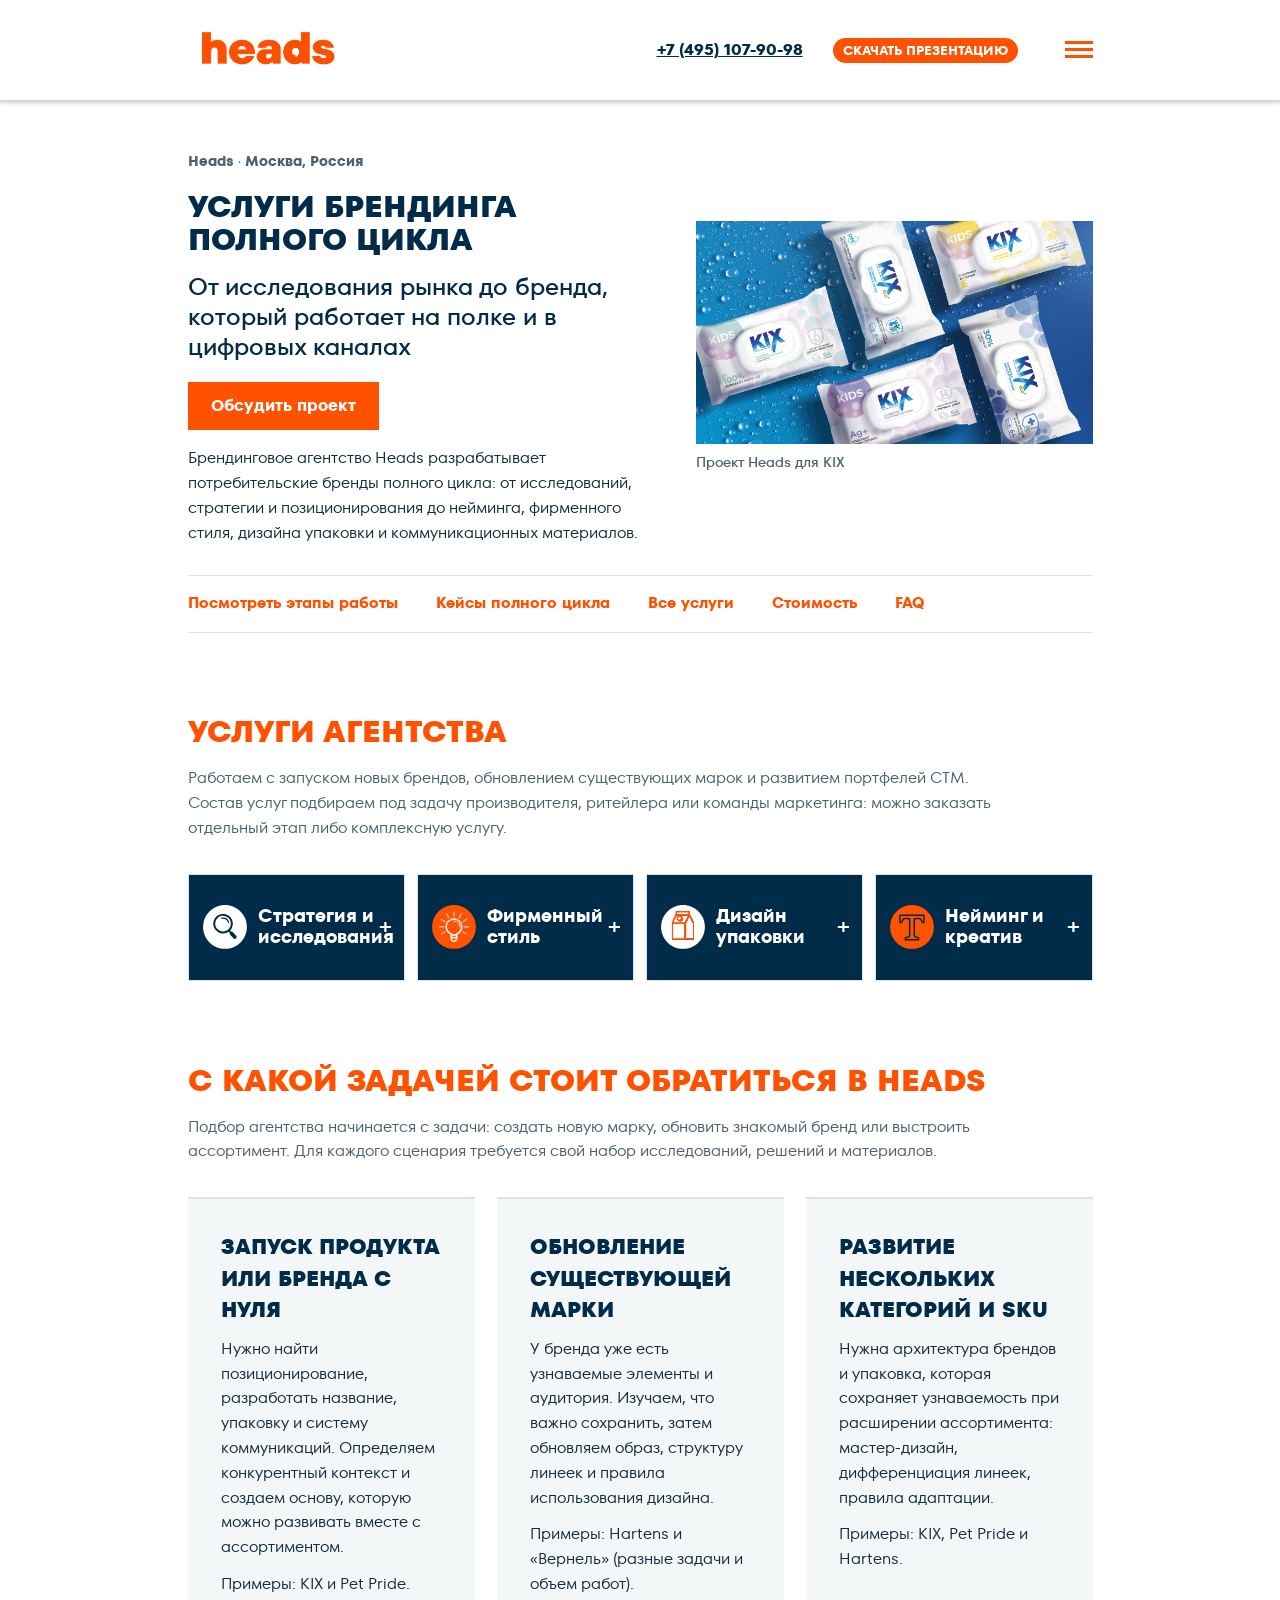
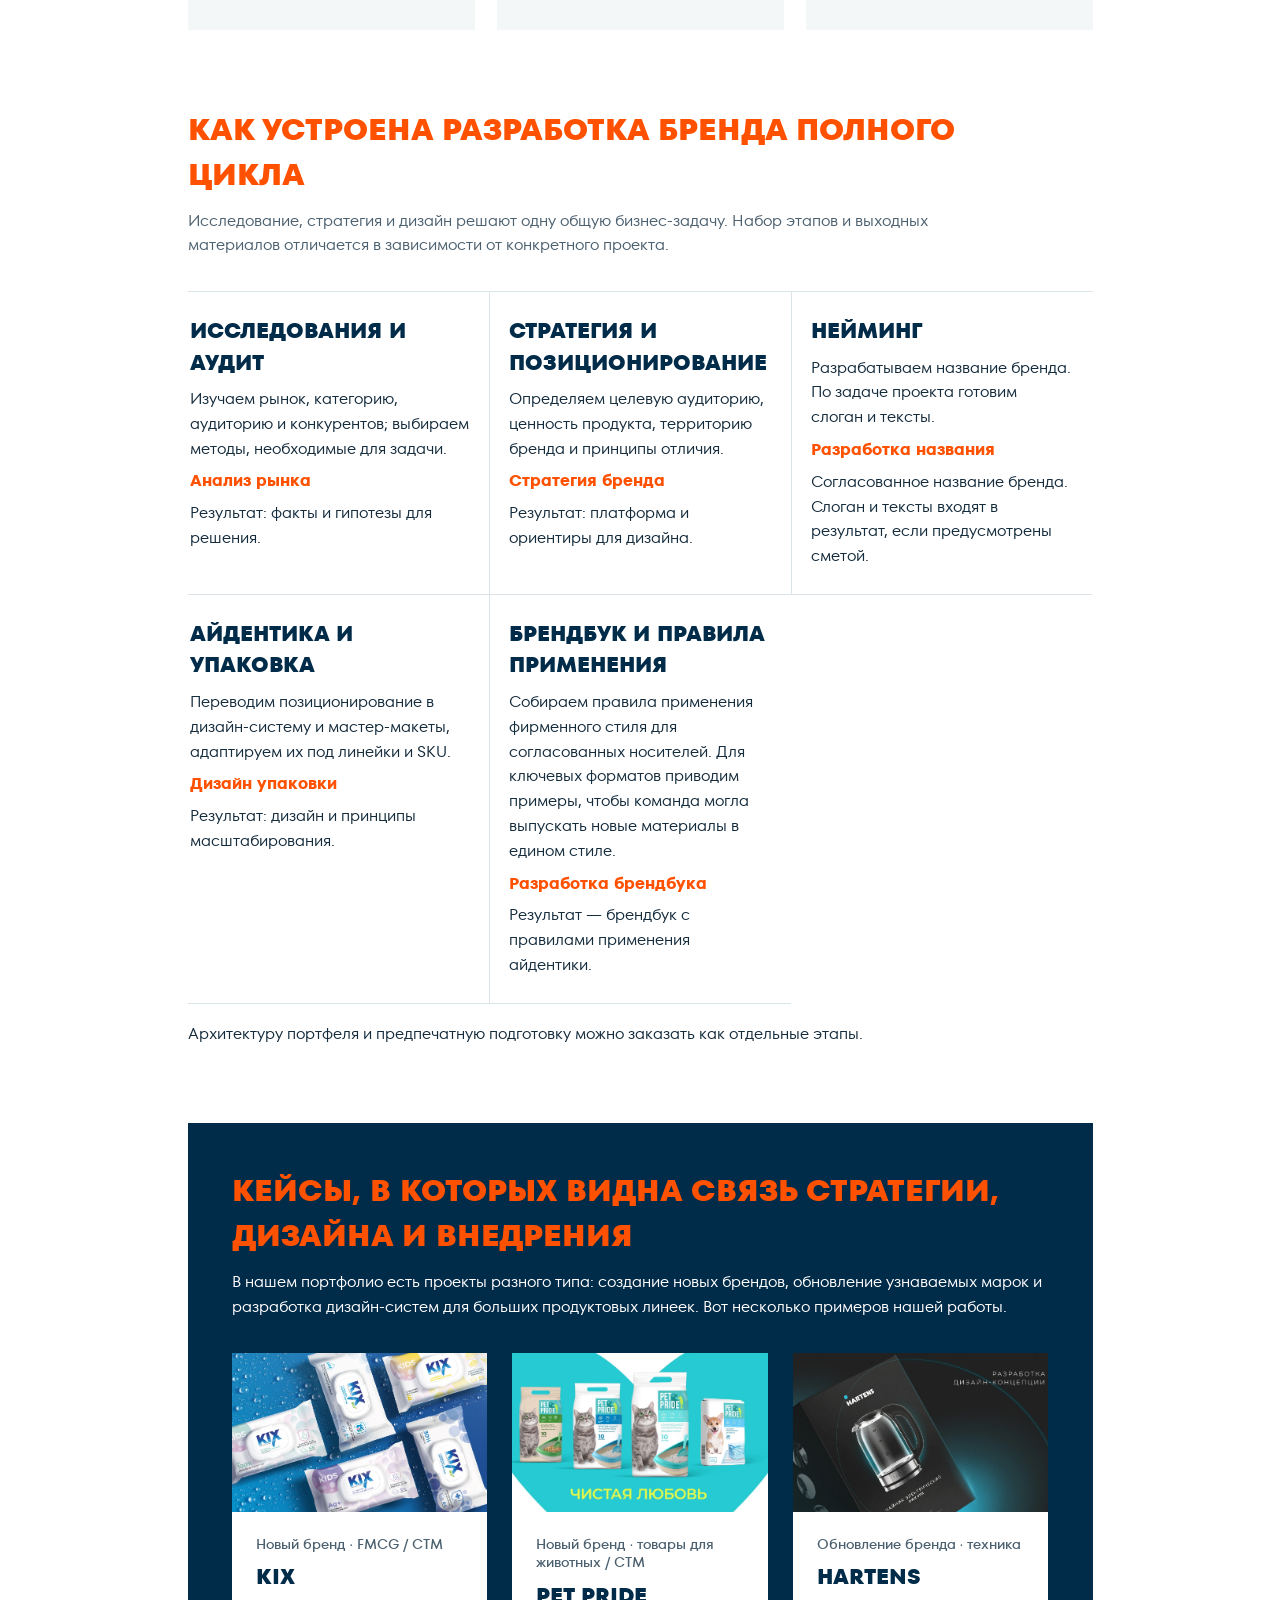
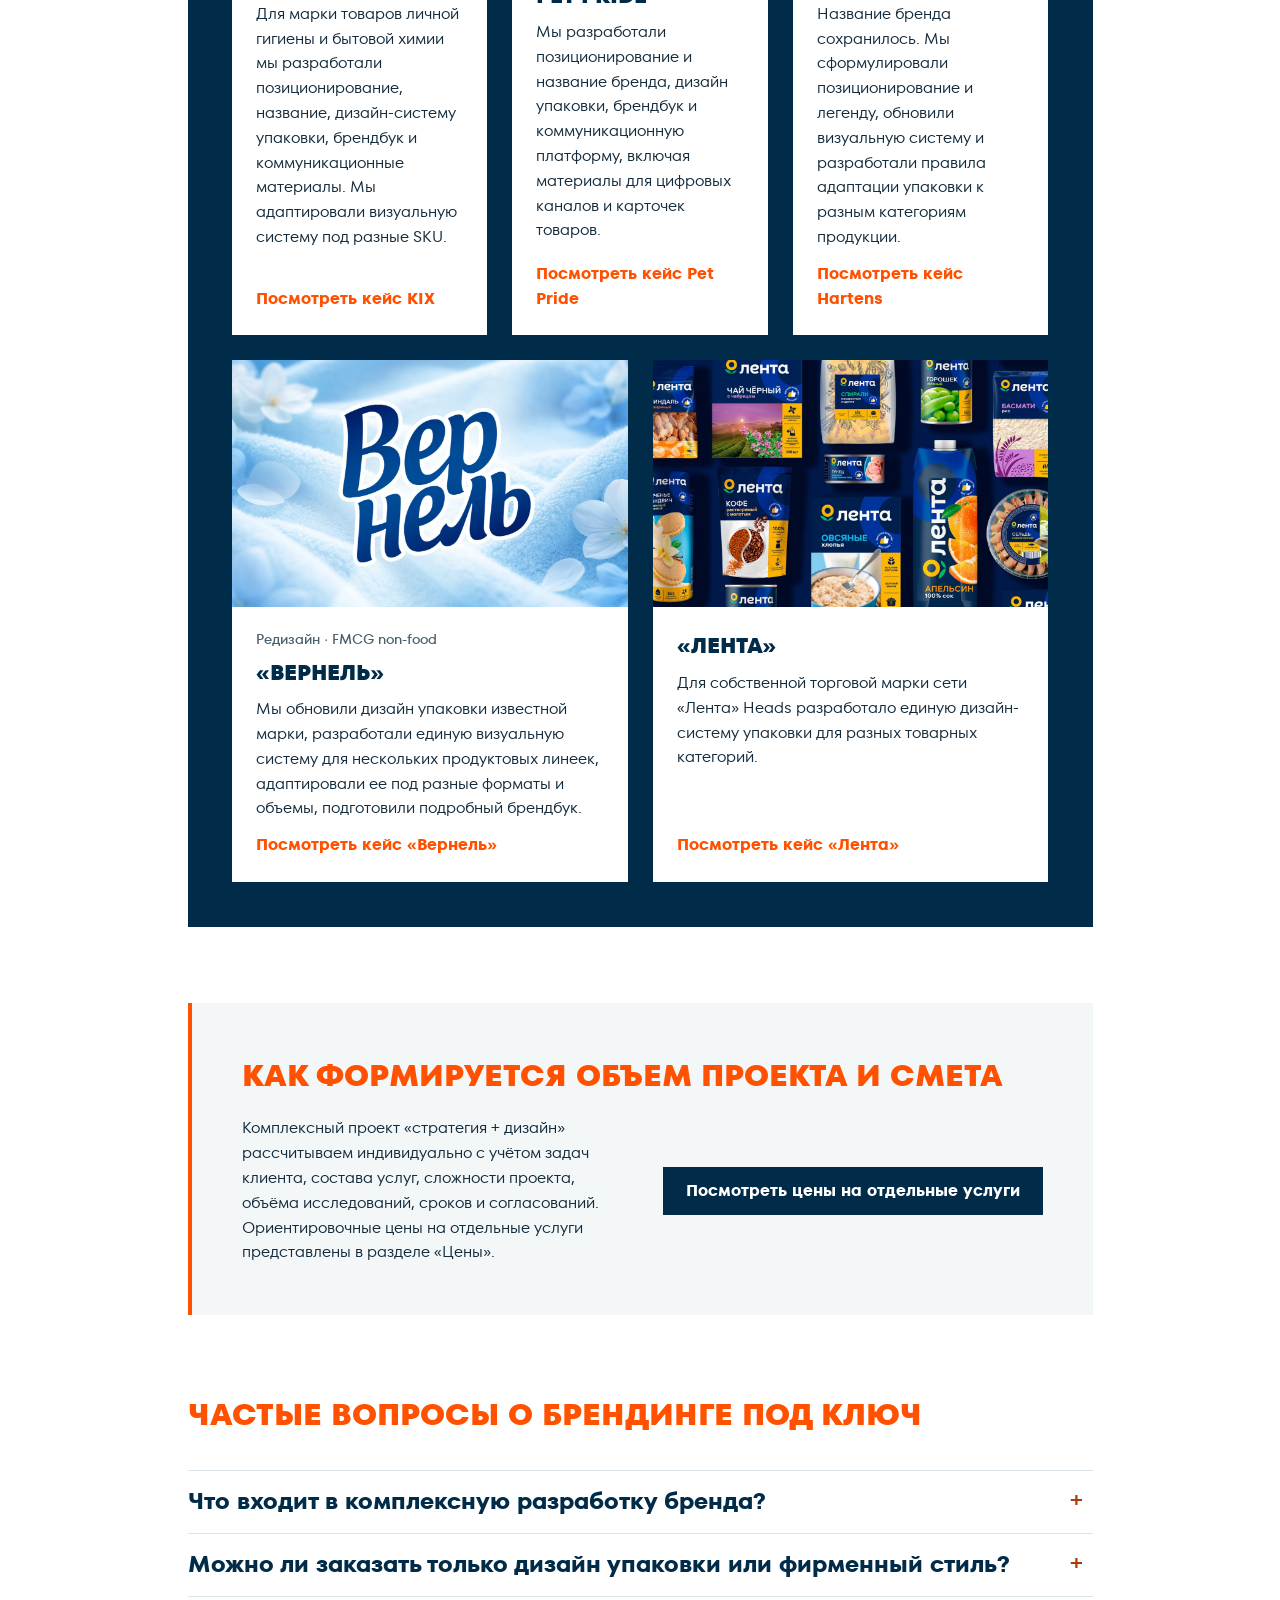
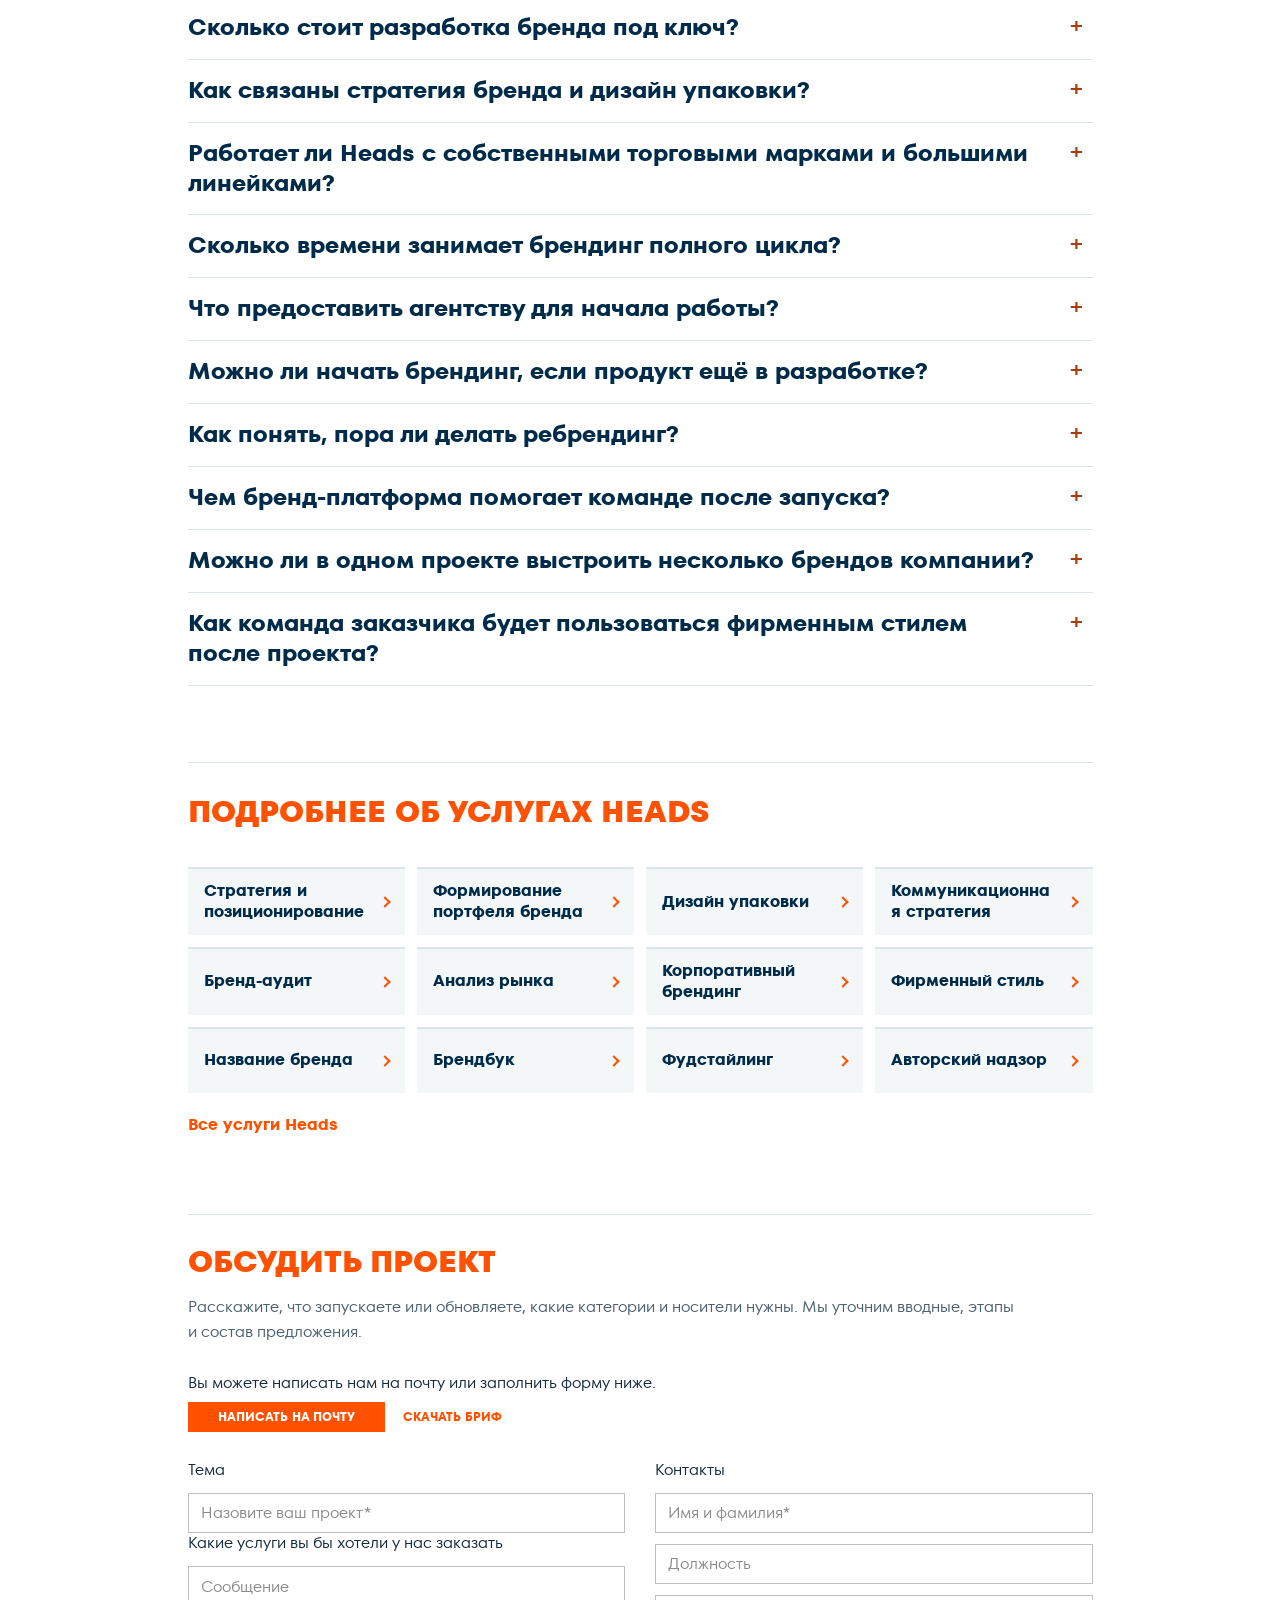
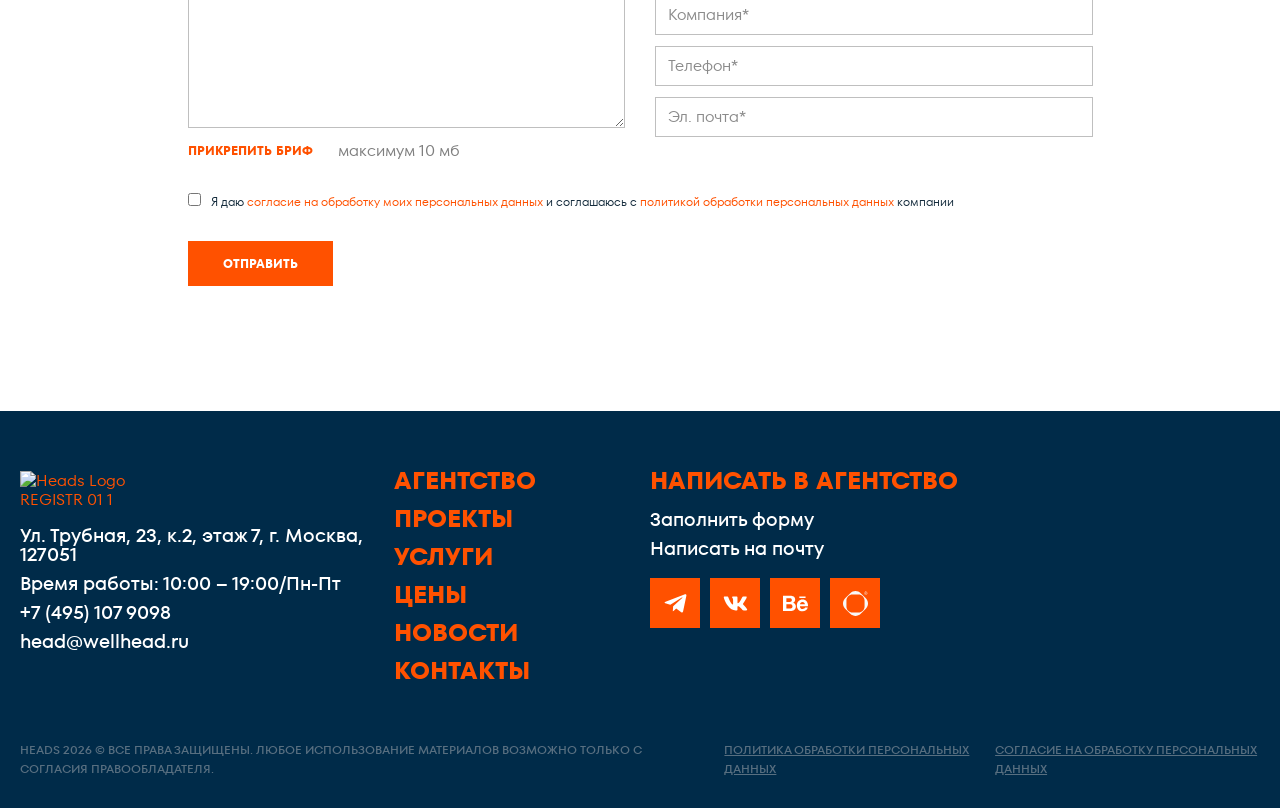
==== commit e806ebd8: "Refine service tiles and restore article contents colors" ====
--- a/index.html
+++ b/index.html
@@ -148,7 +148,7 @@
 <section class="hg-section hg-cases" id="geo-cases"><div class="hg-section-head"><h2 data-heads-text-id="HEADS-S01-0100">Кейсы, в которых видна связь стратегии, дизайна и внедрения</h2><p data-heads-text-id="HEADS-S01-0101">В нашем портфолио есть проекты разного типа: создание новых брендов, обновление узнаваемых марок и разработка дизайн-систем для больших продуктовых линеек. Вот несколько примеров нашей работы.</p></div><div class="hg-case-grid hg-case-grid--five"><article class="hg-case"><a href="https://wellhead.ru/projects/kix/" aria-label="Открыть кейс KIX" data-heads-text-id="HEADS-S01-0186"><img src="assets/geo-media/kix.webp" alt="Мастер-дизайн упаковки бытовой химии и средств гигиены KIX" width="1440" height="810" decoding="async" loading="lazy"></a><div class="hg-case-body"><p class="hg-case-type" data-heads-text-id="HEADS-S01-0102">Новый бренд · FMCG / СТМ</p><h3 data-heads-text-id="HEADS-S01-0103">KIX</h3><p data-heads-text-id="HEADS-S01-0104">Для марки товаров личной гигиены и бытовой химии мы разработали позиционирование, название, дизайн-систему упаковки, брендбук и коммуникационные материалы. Мы адаптировали визуальную систему под разные SKU.</p><a class="hg-link" href="https://wellhead.ru/projects/kix/" data-heads-text-id="HEADS-S01-0105">Посмотреть кейс KIX</a></div></article><article class="hg-case"><a href="https://wellhead.ru/projects/pet-pride/" aria-label="Открыть кейс Pet Pride" data-heads-text-id="HEADS-S01-0187"><img src="assets/geo-media/pet-pride.webp" alt="Дизайн линейки упаковок товаров для животных Pet Pride" width="1440" height="810" decoding="async" loading="lazy"></a><div class="hg-case-body"><p class="hg-case-type" data-heads-text-id="HEADS-S01-0106">Новый бренд · товары для животных / СТМ</p><h3 data-heads-text-id="HEADS-S01-0107">Pet Pride</h3><p data-heads-text-id="HEADS-S01-0108">Мы разработали позиционирование и название бренда, дизайн упаковки, брендбук и коммуникационную платформу, включая материалы для цифровых каналов и карточек товаров.</p><a class="hg-link" href="https://wellhead.ru/projects/pet-pride/" data-heads-text-id="HEADS-S01-0109">Посмотреть кейс Pet Pride</a></div></article><article class="hg-case"><a href="https://wellhead.ru/projects/hartens/" aria-label="Открыть кейс Hartens" data-heads-text-id="HEADS-S01-0188"><img src="assets/geo-media/hartens.webp" alt="Дизайн упаковки техники Hartens" width="1440" height="810" decoding="async" loading="lazy"></a><div class="hg-case-body"><p class="hg-case-type" data-heads-text-id="HEADS-S01-0110">Обновление бренда · техника</p><h3 data-heads-text-id="HEADS-S01-0111">Hartens</h3><p data-heads-text-id="HEADS-S01-0112">Название бренда сохранилось. Мы сформулировали позиционирование и легенду, обновили визуальную систему и разработали правила адаптации упаковки к разным категориям продукции.</p><a class="hg-link" href="https://wellhead.ru/projects/hartens/" data-heads-text-id="HEADS-S01-0113">Посмотреть кейс Hartens</a></div></article><article class="hg-case"><a href="https://wellhead.ru/projects/redizajn-brenda-vernel/" aria-label="Открыть кейс «Вернель»" data-heads-text-id="HEADS-S01-0189"><img src="assets/geo-media/redizajn-brenda-vernel.webp" alt="Дизайн упаковки средств для ухода за бельем «Вернель»" width="1440" height="805" decoding="async" loading="lazy"></a><div class="hg-case-body"><p class="hg-case-type" data-heads-text-id="HEADS-S01-0114">Редизайн · FMCG non-food</p><h3 data-heads-text-id="HEADS-S01-0115">«Вернель»</h3><p data-heads-text-id="HEADS-S01-0116">Мы обновили дизайн упаковки известной марки, разработали единую визуальную систему для нескольких продуктовых линеек, адаптировали ее под разные форматы и объемы, подготовили подробный брендбук.</p><a class="hg-link" href="https://wellhead.ru/projects/redizajn-brenda-vernel/" data-heads-text-id="HEADS-S01-0117">Посмотреть кейс «Вернель»</a></div></article><article class="hg-case"><a href="https://wellhead.ru/projects/stm-torgovoj-seti-lenta/" aria-label="Открыть кейс «Лента»" data-heads-text-id="HEADS-S01-0190"><img src="assets/geo-media/stm-torgovoj-seti-lenta.webp" alt="Дизайн-система упаковки товаров собственной марки сети «Лента»" width="1440" height="810" decoding="async" loading="lazy"></a><div class="hg-case-body"><h3 data-heads-text-id="HEADS-S01-0163">«Лента»</h3><p data-heads-text-id="HEADS-S01-0164">Для собственной торговой марки сети «Лента» Heads разработало единую дизайн-систему упаковки для разных товарных категорий.</p><a class="hg-link" href="https://wellhead.ru/projects/stm-torgovoj-seti-lenta/" data-heads-text-id="HEADS-S01-0165">Посмотреть кейс «Лента»</a></div></article></div></section>
 <section class="hg-section hg-pricing" id="geo-price"><h2 data-heads-text-id="HEADS-S01-0118">Как формируется объем проекта и смета</h2><div class="hs-price-details"><p data-heads-text-id="HEADS-S01-0119">Комплексный проект «стратегия + дизайн» рассчитываем индивидуально с учётом задач клиента, состава услуг, сложности проекта, объёма исследований, сроков и согласований. Ориентировочные цены на отдельные услуги представлены в разделе «Цены».</p><a class="hg-button" href="https://wellhead.ru/prices/" data-heads-text-id="HEADS-S01-0162">Посмотреть цены на отдельные услуги</a></div></section>
 <section class="hg-section " id="geo-faq"><div class="hg-section-head"><h2 data-heads-text-id="HEADS-S01-0121">Частые вопросы о брендинге под ключ</h2></div><details class="hg-faq"><summary data-heads-text-id="HEADS-S01-0122">Что входит в комплексную разработку бренда?</summary><div class="hg-answer"><p data-heads-text-id="HEADS-S01-0123">Состав зависит от задачи. В проект могут входить исследования рынка и аудитории, стратегия и позиционирование, нейминг, фирменный стиль, дизайн упаковки, брендбук и коммуникационные материалы. До начала работы определяем этапы и итоговые материалы каждого этапа.</p></div></details><details class="hg-faq"><summary data-heads-text-id="HEADS-S01-0124">Можно ли заказать только дизайн упаковки или фирменный стиль?</summary><div class="hg-answer"><p data-heads-text-id="HEADS-S01-0125">Да. Мы выполняем отдельные услуги, в том числе дизайн упаковки, фирменный стиль, исследования и нейминг. Если у бренда уже есть стратегия и позиционирование, можно использовать их как основу для дизайн-проекта.</p></div></details><details class="hg-faq"><summary data-heads-text-id="HEADS-S01-0126">Сколько стоит разработка бренда под ключ?</summary><div class="hg-answer"><p data-heads-text-id="HEADS-S01-0127">Единой стоимости комплексной разработки бренда нет. Цена определяется индивидуально после обсуждения задач клиента, состава услуг, сложности и сроков проекта. Цены «от» в прайсе служат ориентиром, а окончательную смету формируем после согласования объёма работ</p></div></details><details class="hg-faq"><summary data-heads-text-id="HEADS-S01-0128">Как связаны стратегия бренда и дизайн упаковки?</summary><div class="hg-answer"><p data-heads-text-id="HEADS-S01-0129">Стратегия определяет аудиторию, позиционирование, обещание бренда и принципы отличия от конкурентов. Эти решения затем переводятся в визуальную систему, структуру упаковки и коммуникации. При готовой стратегии можно начинать с дизайна, а при ее отсутствии уточнить необходимые исследования.</p></div></details><details class="hg-faq"><summary data-heads-text-id="HEADS-S01-0130">Работает ли Heads с собственными торговыми марками и большими линейками?</summary><div class="hg-answer"><p data-heads-text-id="HEADS-S01-0131">Да. KIX и Pet Pride показывают, как дизайн-система масштабируется на товары разных категорий. В Hartens адаптировали существующий бренд к разным товарным группам. Для сети <a class="hg-link" href="https://wellhead.ru/projects/stm-torgovoj-seti-lenta/">«Лента»</a> разработали дизайн-систему собственной торговой марки. Количество SKU и форматы определяем по брифу.</p></div></details><details class="hg-faq"><summary data-heads-text-id="HEADS-S01-0132">Сколько времени занимает брендинг полного цикла?</summary><div class="hg-answer"><p data-heads-text-id="HEADS-S01-0133">Срок зависит от числа этапов, глубины исследований, объема ассортимента, наличия исходных материалов и согласований. Календарь проекта и контрольные точки определяются после обсуждения задачи. Универсального срока для всех брендов нет.</p></div></details><details class="hg-faq"><summary data-heads-text-id="HEADS-S01-0134">Что предоставить агентству для начала работы?</summary><div class="hg-answer"><p data-heads-text-id="HEADS-S01-0135">Опишите задачу, продуктовые категории, аудиторию, желаемые результаты и ограничения. Если есть бриф, исследования, существующий брендбук или примеры упаковки, их можно приложить к заявке. Даже без готового брифа можно начать с описания проекта и обсудить дальнейшие шаги.</p></div></details><details class="hg-faq"><summary data-heads-text-id="HEADS-S01-0167">Можно ли начать брендинг, если продукт ещё в разработке?</summary><div class="hg-answer"><p data-heads-text-id="HEADS-S01-0168">Да. На старте нам нужны описание продукта, предполагаемая аудитория, категория и планы выхода на рынок. По мере уточнения состава, формата или ассортимента проверяем, какие решения по названию и оформлению нужно пересмотреть.</p></div></details><details class="hg-faq"><summary data-heads-text-id="HEADS-S01-0169">Как понять, пора ли делать ребрендинг?</summary><div class="hg-answer"><p data-heads-text-id="HEADS-S01-0170">Начинаем с бренд-аудита. Смотрим, за что покупатели ценят бренд, как он выглядит рядом с конкурентами и где оформление или коммуникации расходятся с ожиданиями аудитории. По результатам обсуждаем, что сохранить и какие элементы обновить.</p></div></details><details class="hg-faq"><summary data-heads-text-id="HEADS-S01-0171">Чем бренд-платформа помогает команде после запуска?</summary><div class="hg-answer"><p data-heads-text-id="HEADS-S01-0172">В платформе закрепляем, кому адресован бренд, что он обещает и какие свойства продукта подтверждают это обещание. Команда может сверять с ней новые упаковки, рекламные сообщения и решения для ассортимента.</p></div></details><details class="hg-faq"><summary data-heads-text-id="HEADS-S01-0173">Можно ли в одном проекте выстроить несколько брендов компании?</summary><div class="hg-answer"><p data-heads-text-id="HEADS-S01-0174">Да. Для этого начинаем с архитектуры портфеля: определяем аудиторию, товарные категории и роль каждого бренда. Дальше согласуем, для каких брендов нужны собственное позиционирование, название, оформление или правила развития линеек.</p></div></details><details class="hg-faq"><summary data-heads-text-id="HEADS-S01-0175">Как команда заказчика будет пользоваться фирменным стилем после проекта?</summary><div class="hg-answer"><p data-heads-text-id="HEADS-S01-0176">Если в проект входит брендбук, закрепляем в нём правила применения логотипа, цвета, шрифтов и других элементов стиля. Показываем их на согласованных носителях, чтобы команде было проще выпускать новые материалы.</p></div></details></section>
-<nav class="hg-section hs-services" id="geo-related" aria-labelledby="geo-related-heading"><div class="hg-section-head"><h2 id="geo-related-heading" data-heads-text-id="HEADS-S01-0177">Подробнее об услугах Heads</h2></div><ul class="hs-services-list"><li><a class="hg-link" href="strategija-i-pozicionirovanie/" data-heads-text-id="HEADS-S01-0178">Стратегия и позиционирование</a></li><li><a class="hg-link" href="formirovanie-portfelja-brendov/" data-heads-text-id="HEADS-S01-0179">Формирование портфеля бренда</a></li><li><a class="hg-link" href="dizajn-upakovki/" data-heads-text-id="HEADS-S01-0180">Дизайн упаковки</a></li><li><a class="hg-link" href="https://wellhead.ru/services/kommunikacionnaja-strategija/" data-heads-text-id="HEADS-S01-0181">Коммуникационная стратегия</a></li></ul><a class="hg-link" href="#geo-services" data-heads-text-id="HEADS-S01-0182">Все услуги Heads</a></nav><section class="hg-contact hg-section" id="geo-contact"><div class="hg-section-head"><h2 data-heads-text-id="HEADS-S01-0139">Обсудить проект</h2><p data-heads-text-id="HEADS-S01-0137">Расскажите, что запускаете или обновляете, какие категории и носители нужны. Мы уточним вводные, этапы и состав предложения.</p></div><div class="wpcf7 js" id="wpcf7-f2108-p11997-o1" lang="ru-RU" dir="ltr">
+<nav class="hg-section hs-services" id="geo-related" aria-labelledby="geo-related-heading"><div class="hg-section-head"><h2 id="geo-related-heading" data-heads-text-id="HEADS-S01-0177">Подробнее об услугах Heads</h2></div><ul class="hs-services-list"><li><a class="hg-link" href="strategija-i-pozicionirovanie/" data-heads-text-id="HEADS-S01-0178">Стратегия и позиционирование</a></li><li><a class="hg-link" href="formirovanie-portfelja-brendov/" data-heads-text-id="HEADS-S01-0179">Формирование портфеля бренда</a></li><li><a class="hg-link" href="dizajn-upakovki/" data-heads-text-id="HEADS-S01-0180">Дизайн упаковки</a></li><li><a class="hg-link" href="https://wellhead.ru/services/kommunikacionnaja-strategija/" data-heads-text-id="HEADS-S01-0181">Коммуникационная стратегия</a></li><li><a class="hg-link" data-heads-text-id="HEADS-S01-0194" href="https://wellhead.ru/services/brend-audit/">Бренд-аудит</a></li><li><a class="hg-link" data-heads-text-id="HEADS-S01-0195" href="https://wellhead.ru/services/analiz-rynka/">Анализ рынка</a></li><li><a class="hg-link" data-heads-text-id="HEADS-S01-0196" href="https://wellhead.ru/services/korporativnyj-brending/">Корпоративный брендинг</a></li><li><a class="hg-link" data-heads-text-id="HEADS-S01-0197" href="https://wellhead.ru/services/firmennyj-stil/">Фирменный стиль</a></li><li><a class="hg-link" data-heads-text-id="HEADS-S01-0198" href="https://wellhead.ru/services/nazvanie-brenda/">Название бренда</a></li><li><a class="hg-link" data-heads-text-id="HEADS-S01-0199" href="https://wellhead.ru/services/brendbook/">Брендбук</a></li><li><a class="hg-link" data-heads-text-id="HEADS-S01-0200" href="https://wellhead.ru/services/fudstajling/">Фудстайлинг</a></li><li><a class="hg-link" data-heads-text-id="HEADS-S01-0201" href="https://wellhead.ru/services/avtorskij-nadzor/">Авторский надзор</a></li></ul><a class="hg-link" href="#geo-services" data-heads-text-id="HEADS-S01-0182">Все услуги Heads</a></nav><section class="hg-contact hg-section" id="geo-contact"><div class="hg-section-head"><h2 data-heads-text-id="HEADS-S01-0139">Обсудить проект</h2><p data-heads-text-id="HEADS-S01-0137">Расскажите, что запускаете или обновляете, какие категории и носители нужны. Мы уточним вводные, этапы и состав предложения.</p></div><div class="wpcf7 js" id="wpcf7-f2108-p11997-o1" lang="ru-RU" dir="ltr">
 <div class="screen-reader-response"><p role="status" aria-live="polite" aria-atomic="true"></p> <ul></ul></div>
 <form class="wpcf7-form init" aria-label="Контактная форма" novalidate="novalidate" data-status="init" data-preview-form="" data-heads-text-id="HEADS-S01-0191">
 <fieldset class="hidden-fields-container">
--- a/assets/heads-geo.css
+++ b/assets/heads-geo.css
@@ -115,10 +115,11 @@
 .heads-geo :is(.hg-nav a, .hg-link) { font-family: "TT Fors Bold", sans-serif; }
 .heads-geo .hg-nav a { font-size: 15px; }
 .heads-geo a[href]:is(.hg-link, .hg-nav a, .hg-crumb, p a, li a):not(.hg-button) {
-  color: var(--hg-orange);
+  color: var(--hg-link-color, var(--hg-orange));
   text-decoration: none;
   text-underline-offset: 4px;
 }
+.heads-geo .hs-services-list { --hg-link-color: var(--hg-blue); }
 .heads-geo a[href]:is(.hg-link, .hg-nav a, .hg-crumb, p a, li a):not(.hg-button):is(:hover, :focus-visible) {
   text-decoration: underline;
   text-decoration-color: var(--hg-orange);
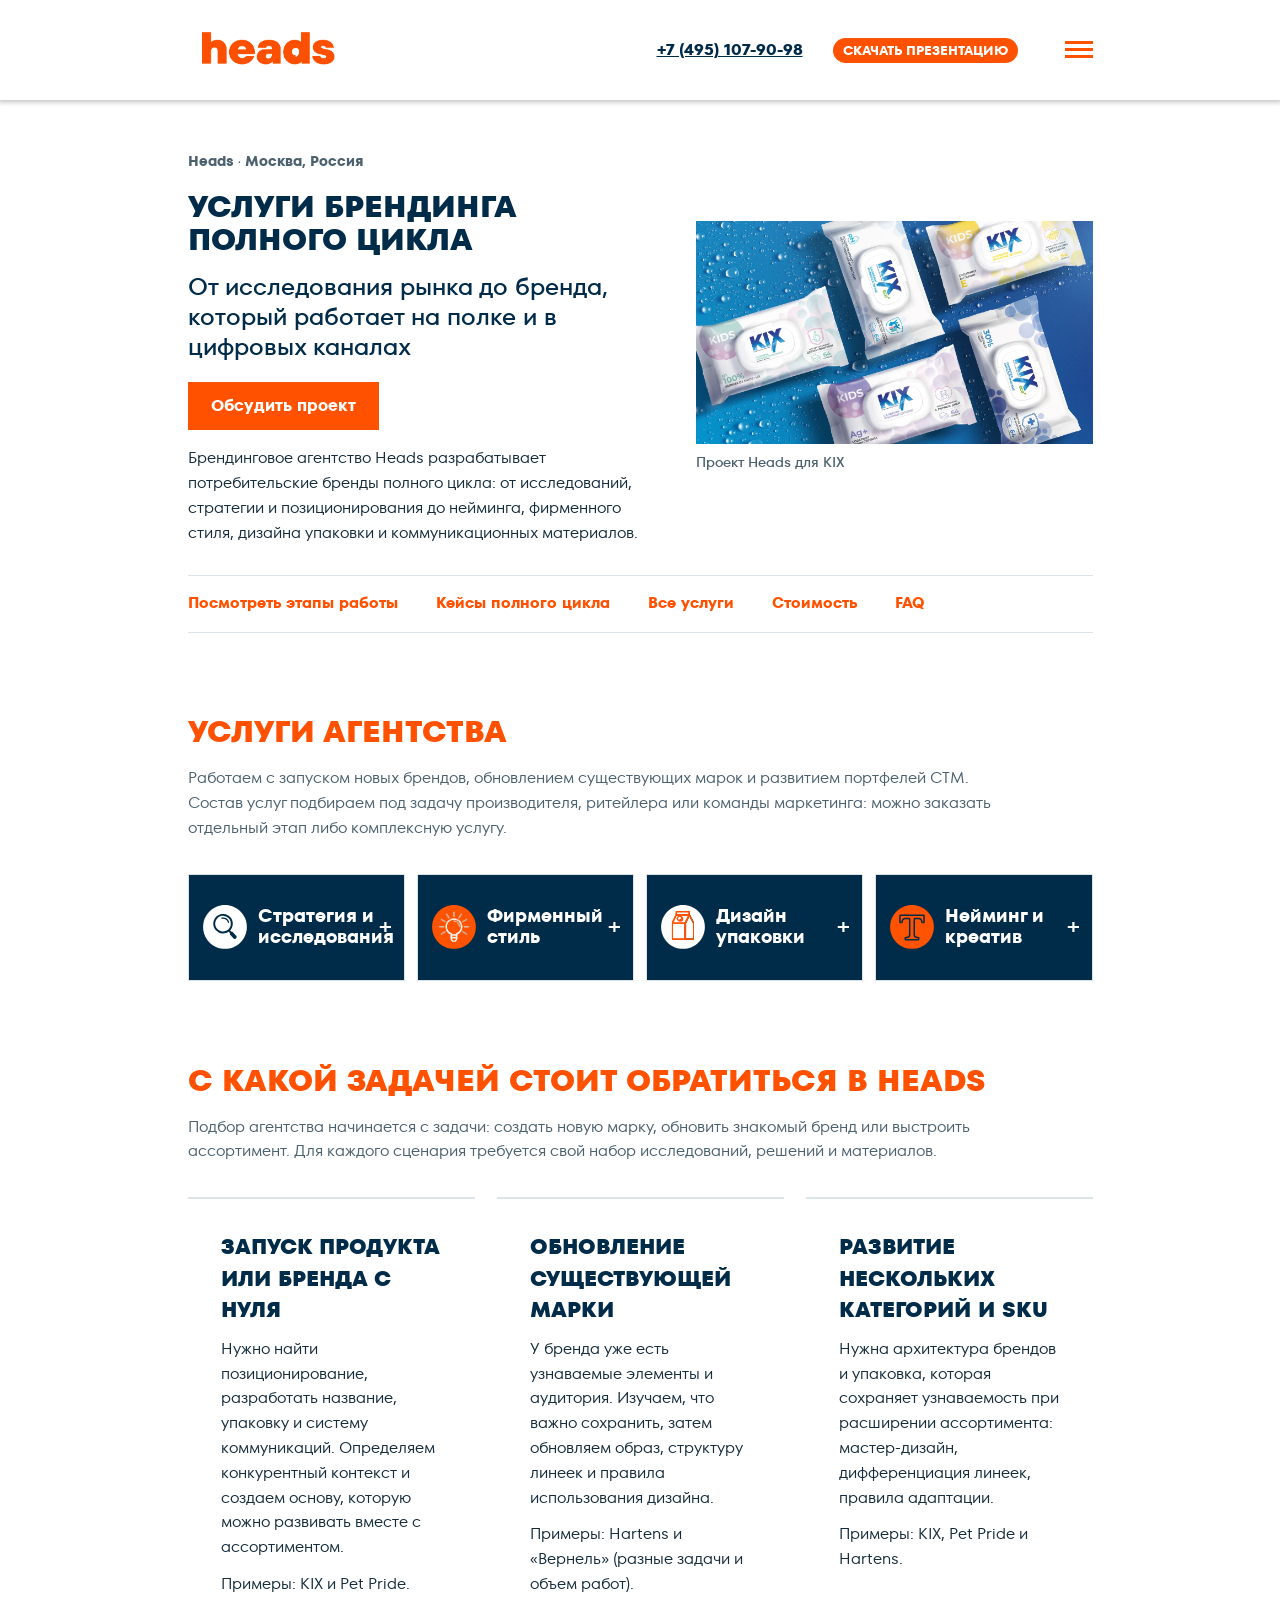
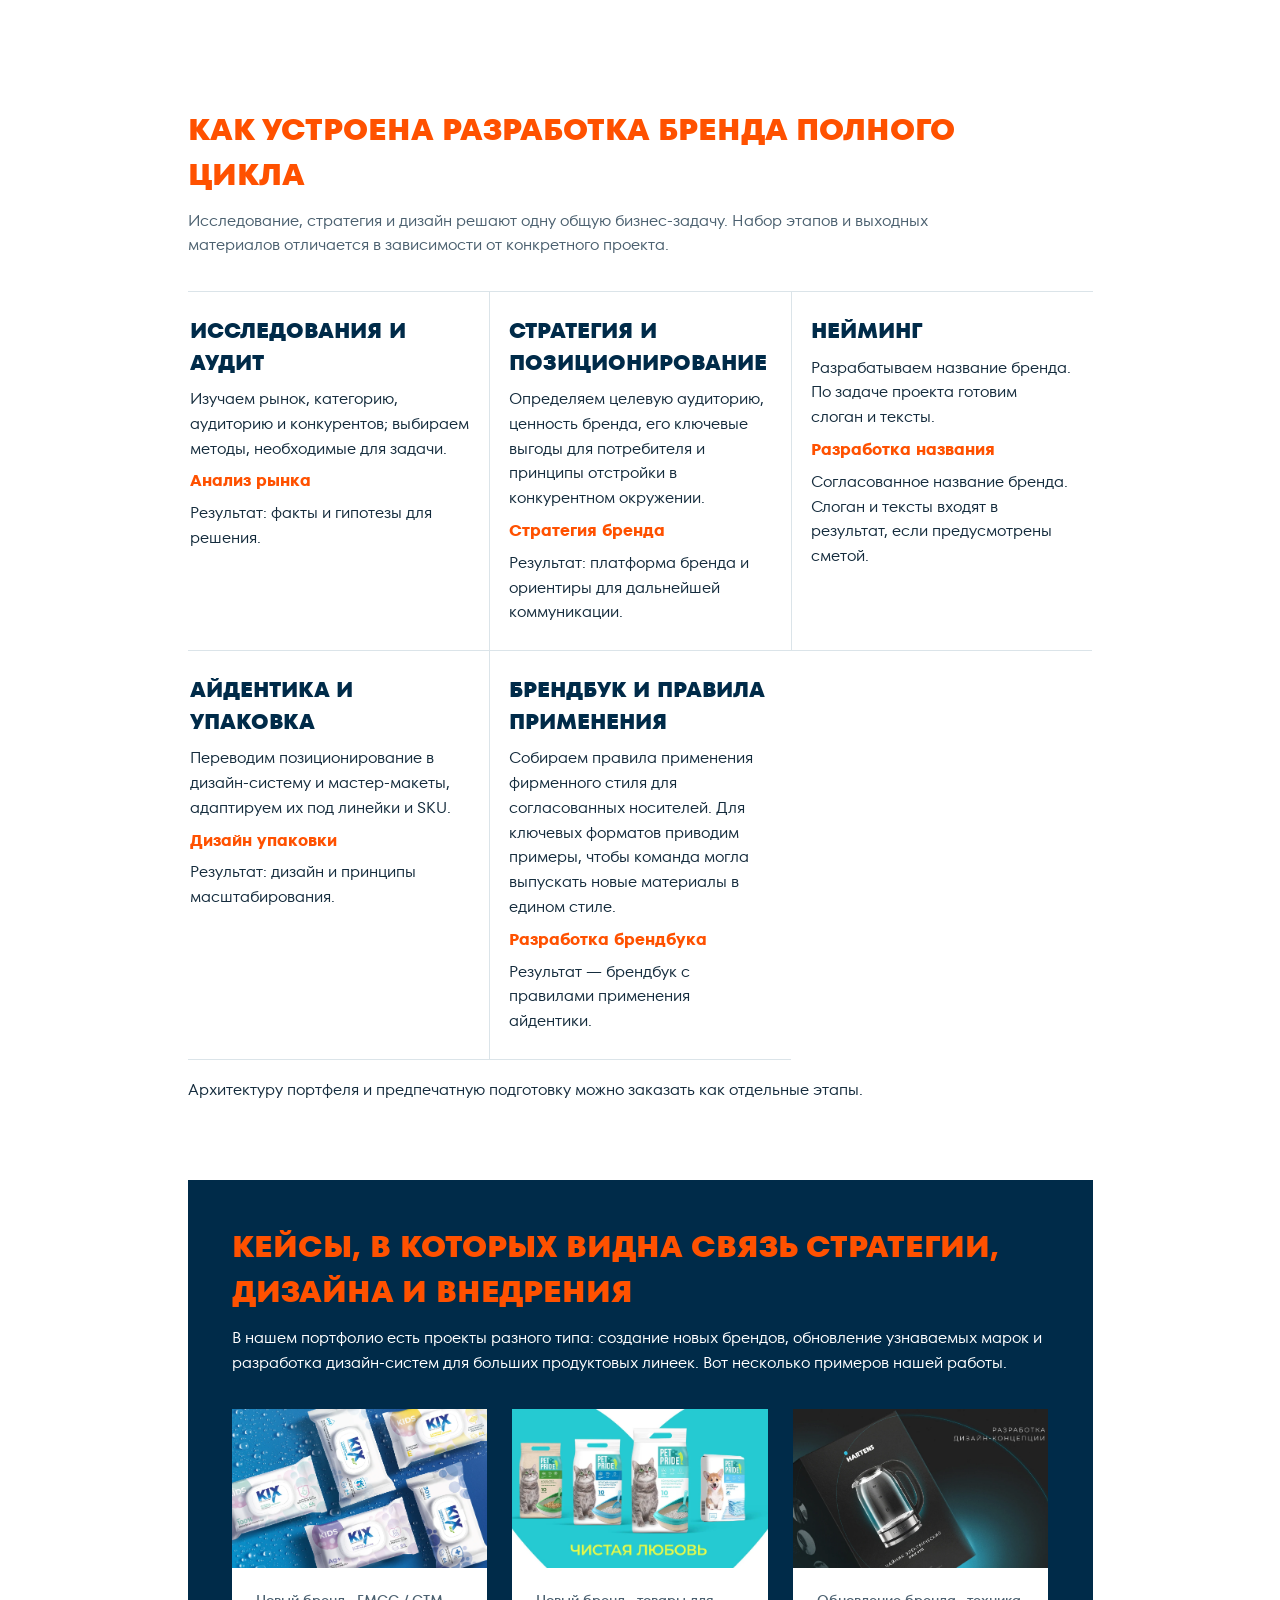
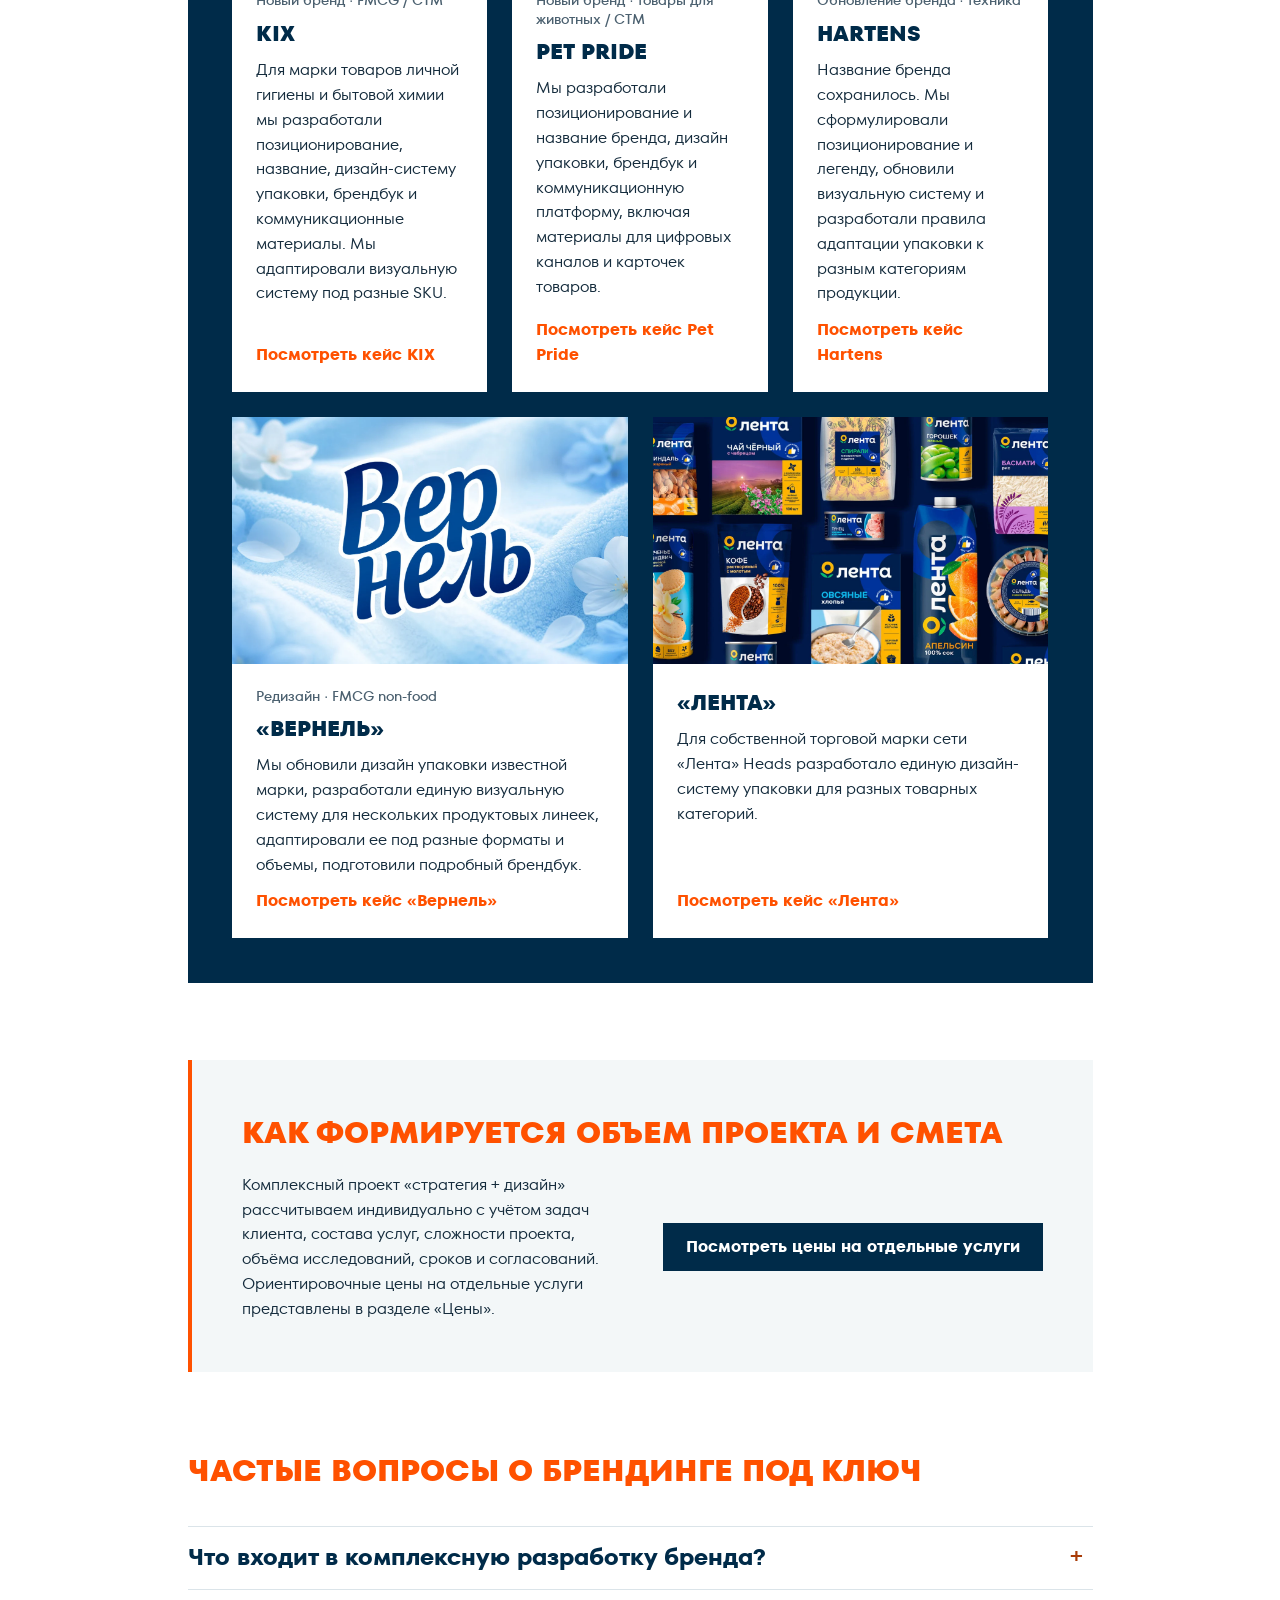
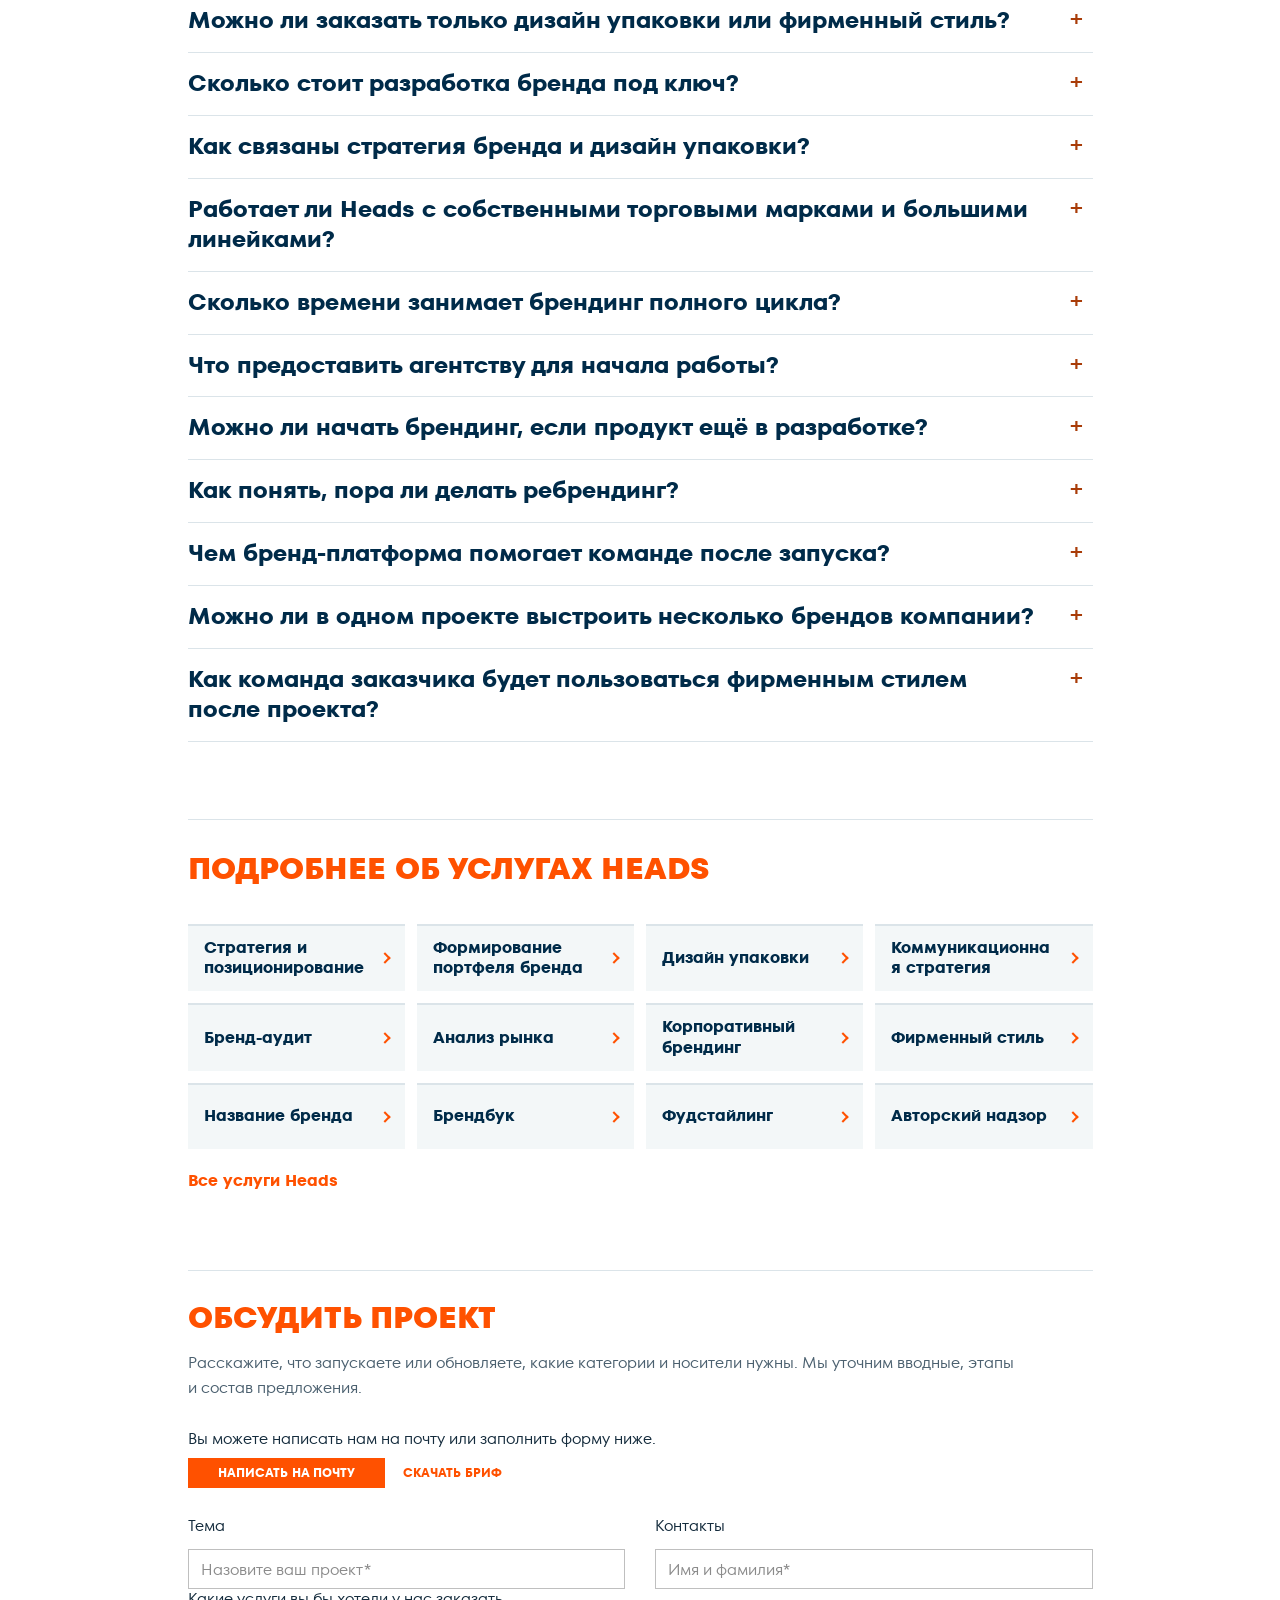
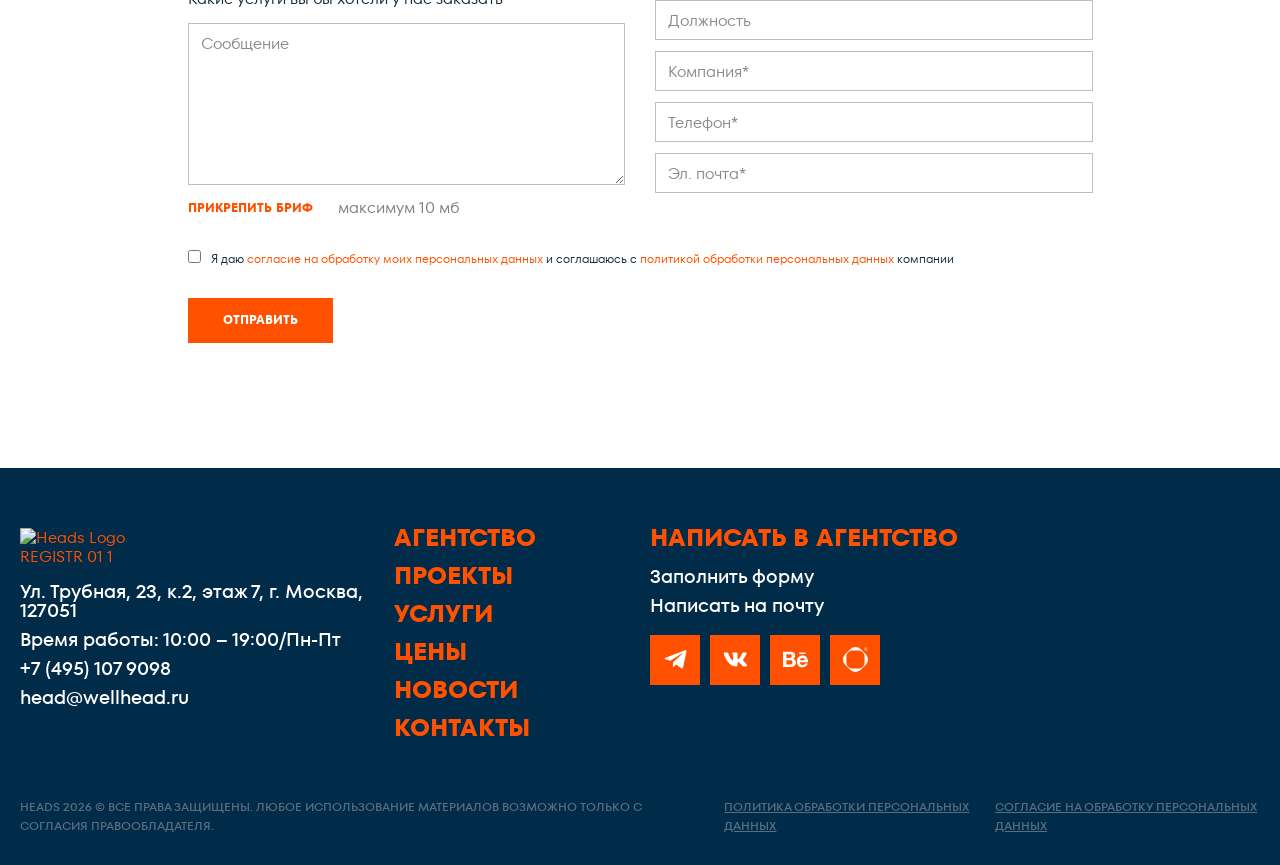
==== commit eb489982: "Apply Alla’s review to Heads service previews" ====
--- a/index.html
+++ b/index.html
@@ -44,7 +44,7 @@
 <link rel="stylesheet" href="assets/preview.css?v=1e0feff4">
 <script src="assets/typed.umd.js?v=58424467" defer></script>
 <script src="assets/preview.js?v=e8392a5f" defer></script>
-<meta property="og:image" content="https://yagaeo.github.io/heads-services-preview/assets/geo-media/kix.webp"><link rel="stylesheet" href="assets/heads-geo.css?v=c4870836"><script type="application/ld+json">{"@context": "https://schema.org", "@graph": [{"@type": "Service", "@id": "https://yagaeo.github.io/heads-services-preview/#service", "name": "Услуги брендинга полного цикла", "url": "https://yagaeo.github.io/heads-services-preview/", "description": "Heads: брендинг полного цикла для FMCG, ритейла и СТМ. Исследования, позиционирование, нейминг, дизайн упаковки и коммуникации. Этапы и кейсы.", "provider": {"@type": "Organization", "@id": "https://wellhead.ru/#organization", "name": "Heads", "url": "https://wellhead.ru/"}, "areaServed": {"@type": "Country", "name": "Россия"}}, {"@type": "FAQPage", "@id": "https://yagaeo.github.io/heads-services-preview/#geo-faq", "mainEntity": [{"@type": "Question", "name": "Что входит в комплексную разработку бренда?", "acceptedAnswer": {"@type": "Answer", "text": "Состав зависит от задачи. В проект могут входить исследования рынка и аудитории, стратегия и позиционирование, нейминг, фирменный стиль, дизайн упаковки, брендбук и коммуникационные материалы. До начала работы определяем этапы и итоговые материалы каждого этапа."}}, {"@type": "Question", "name": "Можно ли заказать только дизайн упаковки или фирменный стиль?", "acceptedAnswer": {"@type": "Answer", "text": "Да. Мы выполняем отдельные услуги, в том числе дизайн упаковки, фирменный стиль, исследования и нейминг. Если у бренда уже есть стратегия и позиционирование, можно использовать их как основу для дизайн-проекта."}}, {"@type": "Question", "name": "Сколько стоит разработка бренда под ключ?", "acceptedAnswer": {"@type": "Answer", "text": "Единой стоимости комплексной разработки бренда нет. Цена определяется индивидуально после обсуждения задач клиента, состава услуг, сложности и сроков проекта. Цены «от» в прайсе служат ориентиром, а окончательную смету формируем после согласования объёма работ"}}, {"@type": "Question", "name": "Как связаны стратегия бренда и дизайн упаковки?", "acceptedAnswer": {"@type": "Answer", "text": "Стратегия определяет аудиторию, позиционирование, обещание бренда и принципы отличия от конкурентов. Эти решения затем переводятся в визуальную систему, структуру упаковки и коммуникации. При готовой стратегии можно начинать с дизайна, а при ее отсутствии уточнить необходимые исследования."}}, {"@type": "Question", "name": "Работает ли Heads с собственными торговыми марками и большими линейками?", "acceptedAnswer": {"@type": "Answer", "text": "Да. KIX и Pet Pride показывают, как дизайн-система масштабируется на товары разных категорий. В Hartens адаптировали существующий бренд к разным товарным группам. Для сети «Лента» разработали дизайн-систему собственной торговой марки. Количество SKU и форматы определяем по брифу."}}, {"@type": "Question", "name": "Сколько времени занимает брендинг полного цикла?", "acceptedAnswer": {"@type": "Answer", "text": "Срок зависит от числа этапов, глубины исследований, объема ассортимента, наличия исходных материалов и согласований. Календарь проекта и контрольные точки определяются после обсуждения задачи. Универсального срока для всех брендов нет."}}, {"@type": "Question", "name": "Что предоставить агентству для начала работы?", "acceptedAnswer": {"@type": "Answer", "text": "Опишите задачу, продуктовые категории, аудиторию, желаемые результаты и ограничения. Если есть бриф, исследования, существующий брендбук или примеры упаковки, их можно приложить к заявке. Даже без готового брифа можно начать с описания проекта и обсудить дальнейшие шаги."}}, {"@type": "Question", "name": "Можно ли начать брендинг, если продукт ещё в разработке?", "acceptedAnswer": {"@type": "Answer", "text": "Да. На старте нам нужны описание продукта, предполагаемая аудитория, категория и планы выхода на рынок. По мере уточнения состава, формата или ассортимента проверяем, какие решения по названию и оформлению нужно пересмотреть."}}, {"@type": "Question", "name": "Как понять, пора ли делать ребрендинг?", "acceptedAnswer": {"@type": "Answer", "text": "Начинаем с бренд-аудита. Смотрим, за что покупатели ценят бренд, как он выглядит рядом с конкурентами и где оформление или коммуникации расходятся с ожиданиями аудитории. По результатам обсуждаем, что сохранить и какие элементы обновить."}}, {"@type": "Question", "name": "Чем бренд-платформа помогает команде после запуска?", "acceptedAnswer": {"@type": "Answer", "text": "В платформе закрепляем, кому адресован бренд, что он обещает и какие свойства продукта подтверждают это обещание. Команда может сверять с ней новые упаковки, рекламные сообщения и решения для ассортимента."}}, {"@type": "Question", "name": "Можно ли в одном проекте выстроить несколько брендов компании?", "acceptedAnswer": {"@type": "Answer", "text": "Да. Для этого начинаем с архитектуры портфеля: определяем аудиторию, товарные категории и роль каждого бренда. Дальше согласуем, для каких брендов нужны собственное позиционирование, название, оформление или правила развития линеек."}}, {"@type": "Question", "name": "Как команда заказчика будет пользоваться фирменным стилем после проекта?", "acceptedAnswer": {"@type": "Answer", "text": "Если в проект входит брендбук, закрепляем в нём правила применения логотипа, цвета, шрифтов и других элементов стиля. Показываем их на согласованных носителях, чтобы команде было проще выпускать новые материалы."}}]}]}</script><link rel="stylesheet" href="assets/heads-services-refined.css?v=0991177b"></head>
+<meta property="og:image" content="https://yagaeo.github.io/heads-services-preview/assets/geo-media/kix.webp"><link rel="stylesheet" href="assets/heads-geo.css?v=4f2394e4"><script type="application/ld+json">{"@context": "https://schema.org", "@graph": [{"@type": "Service", "@id": "https://yagaeo.github.io/heads-services-preview/#service", "name": "Услуги брендинга полного цикла", "url": "https://yagaeo.github.io/heads-services-preview/", "description": "Heads: брендинг полного цикла для FMCG, ритейла и СТМ. Исследования, позиционирование, нейминг, дизайн упаковки и коммуникации. Этапы и кейсы.", "provider": {"@type": "Organization", "@id": "https://wellhead.ru/#organization", "name": "Heads", "url": "https://wellhead.ru/"}, "areaServed": {"@type": "Country", "name": "Россия"}}, {"@type": "FAQPage", "@id": "https://yagaeo.github.io/heads-services-preview/#geo-faq", "mainEntity": [{"@type": "Question", "name": "Что входит в комплексную разработку бренда?", "acceptedAnswer": {"@type": "Answer", "text": "Состав зависит от задачи. В проект могут входить исследования рынка и аудитории, стратегия и позиционирование, нейминг, фирменный стиль, дизайн упаковки, брендбук и коммуникационные материалы. До начала работы определяем этапы и итоговые материалы каждого этапа."}}, {"@type": "Question", "name": "Можно ли заказать только дизайн упаковки или фирменный стиль?", "acceptedAnswer": {"@type": "Answer", "text": "Да. Мы выполняем отдельные услуги, в том числе дизайн упаковки, фирменный стиль, исследования и нейминг. Если у бренда уже есть стратегия и позиционирование, можно использовать их как основу для дизайн-проекта."}}, {"@type": "Question", "name": "Сколько стоит разработка бренда под ключ?", "acceptedAnswer": {"@type": "Answer", "text": "Единой стоимости комплексной разработки бренда нет. Цена определяется индивидуально после обсуждения задач клиента, состава услуг, сложности и сроков проекта. Цены «от» в прайсе служат ориентиром, а окончательную смету формируем после согласования объёма работ"}}, {"@type": "Question", "name": "Как связаны стратегия бренда и дизайн упаковки?", "acceptedAnswer": {"@type": "Answer", "text": "Стратегия определяет аудиторию, позиционирование, обещание бренда и принципы отличия от конкурентов. Эти решения затем переводятся в визуальную систему, структуру упаковки и коммуникации. При готовой стратегии можно начинать с дизайна, а при ее отсутствии уточнить необходимые исследования."}}, {"@type": "Question", "name": "Работает ли Heads с собственными торговыми марками и большими линейками?", "acceptedAnswer": {"@type": "Answer", "text": "Да. KIX и Pet Pride показывают, как дизайн-система масштабируется на товары разных категорий. В Hartens адаптировали существующий бренд к разным товарным группам. Для сети «Лента» разработали дизайн-систему собственной торговой марки. Количество SKU и форматы определяем по брифу."}}, {"@type": "Question", "name": "Сколько времени занимает брендинг полного цикла?", "acceptedAnswer": {"@type": "Answer", "text": "Срок зависит от числа этапов, глубины исследований, объема ассортимента, наличия исходных материалов и согласований. Календарь проекта и контрольные точки определяются после обсуждения задачи. Универсального срока для всех брендов нет."}}, {"@type": "Question", "name": "Что предоставить агентству для начала работы?", "acceptedAnswer": {"@type": "Answer", "text": "Опишите задачу, продуктовые категории, аудиторию, желаемые результаты и ограничения. Если есть бриф, исследования, существующий брендбук или примеры упаковки, их можно приложить к заявке. Даже без готового брифа можно начать с описания проекта и обсудить дальнейшие шаги."}}, {"@type": "Question", "name": "Можно ли начать брендинг, если продукт ещё в разработке?", "acceptedAnswer": {"@type": "Answer", "text": "Да. На старте нам нужны описание продукта, предполагаемая аудитория, категория и планы выхода на рынок. По мере уточнения состава, формата или ассортимента проверяем, какие решения по названию и оформлению нужно пересмотреть."}}, {"@type": "Question", "name": "Как понять, пора ли делать ребрендинг?", "acceptedAnswer": {"@type": "Answer", "text": "Начинаем с бренд-аудита. Смотрим, за что покупатели ценят бренд, как он выглядит рядом с конкурентами и где оформление или коммуникации расходятся с ожиданиями аудитории. По результатам обсуждаем, что сохранить и какие элементы обновить."}}, {"@type": "Question", "name": "Чем бренд-платформа помогает команде после запуска?", "acceptedAnswer": {"@type": "Answer", "text": "В платформе закрепляем, кому адресован бренд, что он обещает и какие свойства продукта подтверждают это обещание. Команда может сверять с ней новые упаковки, рекламные сообщения и решения для ассортимента."}}, {"@type": "Question", "name": "Можно ли в одном проекте выстроить несколько брендов компании?", "acceptedAnswer": {"@type": "Answer", "text": "Да. Для этого начинаем с архитектуры портфеля: определяем аудиторию, товарные категории и роль каждого бренда. Дальше согласуем, для каких брендов нужны собственное позиционирование, название, оформление или правила развития линеек."}}, {"@type": "Question", "name": "Как команда заказчика будет пользоваться фирменным стилем после проекта?", "acceptedAnswer": {"@type": "Answer", "text": "Если в проект входит брендбук, закрепляем в нём правила применения логотипа, цвета, шрифтов и других элементов стиля. Показываем их на согласованных носителях, чтобы команде было проще выпускать новые материалы."}}]}]}</script><link rel="stylesheet" href="assets/heads-services-refined.css?v=3b25fbf5"></head>
 <body class="wp-singular page-template-default page page-id-11997 page-parent wp-custom-logo wp-theme-Total wp-child-theme-total-child-theme theme-Total woocommerce-js wpex-theme wpex-responsive full-width-main-layout has-composer wpex-live-site content-full-width has-topbar has-breadcrumbs hasnt-overlay-header smooth-fonts wpex-mobile-toggle-menu-icon_buttons has-mobile-menu comment-avatars-disabled wpex-disable-mm-focus-styles wpb-js-composer js-comp-ver-8.6.1 vc_responsive elementor-default elementor-kit-13077 wpex-docready e--ua-blink e--ua-chrome e--ua-webkit wpex-window-loaded heads-preview heads-geo-page heads-review-page">
 <a class="skip-to-content" href="#content">К содержанию</a>
 <div id="outer-wrap" class="clr">
@@ -144,7 +144,7 @@
 <article id="single-blocks" class="heads-geo heads-reviewed heads-overview"><section class="hg-hero"><div class="hg-hero-copy"><span class="hg-crumb" data-heads-text-id="HEADS-S01-0002">Heads · Москва, Россия</span><h1 data-heads-text-id="HEADS-S01-0001">Услуги брендинга полного цикла</h1><p class="hg-lead" data-heads-text-id="HEADS-S01-0003">От исследования рынка до бренда, который работает на полке и в цифровых каналах</p><a class="hg-button" href="#geo-contact" data-heads-text-id="HEADS-S01-0008">Обсудить проект</a><div class="hg-copy"><p data-heads-text-id="HEADS-S01-0004">Брендинговое агентство Heads разрабатывает потребительские бренды полного цикла: от исследований, стратегии и позиционирования до нейминга, фирменного стиля, дизайна упаковки и коммуникационных материалов.</p></div></div><figure class="hg-hero-media"><a href="https://wellhead.ru/projects/kix/"><img src="assets/geo-media/kix.webp" alt="Мастер-дизайн упаковки бытовой химии и средств гигиены KIX" width="1440" height="810" decoding="async" fetchpriority="high" data-heads-text-id="HEADS-S01-0183"></a><figcaption data-heads-text-id="HEADS-S01-0184">Проект Heads для KIX</figcaption></figure></section><nav class="hg-nav" aria-label="Разделы страницы" data-heads-text-id="HEADS-S01-0185"><a class="hg-link" href="#geo-stages" data-heads-text-id="HEADS-S01-0006">Посмотреть этапы работы</a><a class="hg-link" href="#geo-cases" data-heads-text-id="HEADS-S01-0007">Кейсы полного цикла</a><a href="#geo-services">Все услуги</a><a href="#geo-price">Стоимость</a><a href="#geo-faq">FAQ</a></nav>
 <section class="hg-section " id="geo-services"><div class="hg-section-head"><h2 data-heads-text-id="HEADS-S01-0166">Услуги агентства</h2><p data-heads-text-id="HEADS-S01-0005">Работаем с запуском новых брендов, обновлением существующих марок и развитием портфелей СТМ. Состав услуг подбираем под задачу производителя, ритейлера или команды маркетинга: можно заказать отдельный этап либо комплексную услугу.</p></div><div class="hg-services"><details class="hg-service" name="heads-service"><summary><img src="assets/media/strat.svg" alt="Стратегия и Исследования" width="44" height="44" data-heads-text-id="HEADS-S01-0010"><span data-heads-text-id="HEADS-S01-0009">Стратегия и исследования</span></summary><div class="hg-service-content"><p data-heads-text-id="HEADS-S01-0018">Стратегия – это компас, который показывает бренду нужное направление. Она определяет миссию, видение, ценности бренда, а также цели и задачи, которые необходимо достичь. Без стратегии бренд рискует не суметь эффективно использовать ресурсы и потерять свою идентичность.</p><p data-heads-text-id="HEADS-S01-0019">Исследования – это бинокль, позволяющий увидеть реальную картину рынка. Они помогают понять потребителей, изучить конкурентов и выбрать маркетинговую стратегию. Без глубокого понимания потребительского поведения, конкурентной среды и трендов бренд рискует потратить ресурсы на неэффективные кампании и упустить ценные возможности.</p><p data-heads-text-id="HEADS-S01-0020">Не рискуйте, а эффективно решайте поставленные задачи, заказав у нас:</p><ul><li><a class="hg-link" href="https://wellhead.ru/services/brend-audit/" data-heads-text-id="HEADS-S01-0021">Бренд-аудит</a></li><li><a class="hg-link" href="https://wellhead.ru/services/analiz-rynka/" data-heads-text-id="HEADS-S01-0022">Анализ рынка</a></li><li><a class="hg-link" href="https://wellhead.ru/services/kachestvennye-issledovanija/" data-heads-text-id="HEADS-S01-0023">Качественные исследования</a></li><li><a class="hg-link" href="https://wellhead.ru/services/kolichestvennye-issledovanija/" data-heads-text-id="HEADS-S01-0024">Количественные исследования</a></li><li><a class="hg-link" href="https://wellhead.ru/services/segmentacija-potrebitelej/" data-heads-text-id="HEADS-S01-0025">Сегментация потребителей</a></li><li><a class="hg-link" href="strategija-i-pozicionirovanie/" data-heads-text-id="HEADS-S01-0026">Стратегия и позиционирование</a></li><li><a class="hg-link" href="formirovanie-portfelja-brendov/" data-heads-text-id="HEADS-S01-0027">Формирование портфеля бренда</a></li><li><a class="hg-link" href="https://wellhead.ru/services/strategicheskie-sessii-i-vorkshopy/" data-heads-text-id="HEADS-S01-0028">Стратегические сессии и воркшопы</a></li><li><a class="hg-link" href="https://wellhead.ru/services/kommunikacionnaja-strategija/" data-heads-text-id="HEADS-S01-0029">Коммуникационная стратегия</a></li></ul></div></details><details class="hg-service" name="heads-service"><summary><img src="assets/media/style.svg" alt="Фирменный стиль" width="44" height="44" data-heads-text-id="HEADS-S01-0012"><span data-heads-text-id="HEADS-S01-0011">Фирменный стиль</span></summary><div class="hg-service-content"><p data-heads-text-id="HEADS-S01-0031">Для команды Heads разработка фирменного стиля — это воплощение стратегии и позиционирования бренда в визуальных решениях, которые отражают его характер, ценности и помогают выстроить связь с целевой аудиторией.</p><p data-heads-text-id="HEADS-S01-0032">Помогите своему бренду добиться успеха на рынке, заказав у нас:</p><ul><li><a class="hg-link" href="https://wellhead.ru/services/korporativnyj-brending/" data-heads-text-id="HEADS-S01-0033">Корпоративный брендинг</a></li><li><a class="hg-link" href="https://wellhead.ru/services/firmennyj-stil/" data-heads-text-id="HEADS-S01-0034">Фирменный стиль</a></li><li><a class="hg-link" href="https://wellhead.ru/services/sozdanie-logotipa/" data-heads-text-id="HEADS-S01-0035">Создание логотипа</a></li><li><a class="hg-link" href="https://wellhead.ru/services/brendbook/" data-heads-text-id="HEADS-S01-0036">Брендбук</a></li><li><a class="hg-link" href="https://wellhead.ru/services/dizajn-sajta/" data-heads-text-id="HEADS-S01-0037">Дизайн сайта</a></li><li><a class="hg-link" href="https://wellhead.ru/services/oformlenie-torgovogo-prostranstva/" data-heads-text-id="HEADS-S01-0038">Оформление торгового пространства</a></li><li><a class="hg-link" href="https://wellhead.ru/services/avtorskij-nadzor/" data-heads-text-id="HEADS-S01-0039">Авторский надзор</a></li></ul></div></details><details class="hg-service" name="heads-service"><summary><img src="assets/media/design.svg" alt="Дизайн упаковки" width="44" height="44" data-heads-text-id="HEADS-S01-0014"><span data-heads-text-id="HEADS-S01-0013">Дизайн упаковки</span></summary><div class="hg-service-content"><p data-heads-text-id="HEADS-S01-0047">Дизайн упаковки формирует первое впечатление о продукте и помогает ему выделиться среди конкурентов. Он должен не только привлекать внимание, но и передавать характер бренда, подчёркивать преимущества продукта и быть понятным покупателю. Команда Heads объединяет стратегический подход и креативные решения, чтобы создавать узнаваемую и выразительную упаковку.</p><p data-heads-text-id="HEADS-S01-0048">Повысьте продажи, заказав у нас:</p><ul><li><a class="hg-link" href="dizajn-upakovki/" data-heads-text-id="HEADS-S01-0049">Дизайн упаковки</a></li><li><a class="hg-link" href="https://wellhead.ru/services/fudstajling/" data-heads-text-id="HEADS-S01-0050">Фудстайлинг</a></li><li><a class="hg-link" href="https://wellhead.ru/services/razrabotka-formy-upakovki/" data-heads-text-id="HEADS-S01-0051">Форма упаковки</a></li><li><a class="hg-link" href="https://wellhead.ru/services/brendbook/" data-heads-text-id="HEADS-S01-0052">Брендбук</a></li><li><a class="hg-link" href="https://wellhead.ru/services/tirazhirovanie/" data-heads-text-id="HEADS-S01-0053">Тиражирование</a></li><li><a class="hg-link" href="https://wellhead.ru/services/podgotovka-k-pechati/" data-heads-text-id="HEADS-S01-0054">Подготовка к печати</a></li></ul></div></details><details class="hg-service" name="heads-service"><summary><img src="assets/media/name.svg" alt="Нейминг и креатив" width="44" height="44" data-heads-text-id="HEADS-S01-0016"><span data-heads-text-id="HEADS-S01-0015">Нейминг и креатив</span></summary><div class="hg-service-content"><p data-heads-text-id="HEADS-S01-0041">Нейминг помогает бренду обрести узнаваемое имя, которое отражает его характер, ценности и позиционирование. Креативные решения развивают эту идею в коммуникациях, помогают выделиться среди конкурентов и выстроить эмоциональную связь с аудиторией.</p><p data-heads-text-id="HEADS-S01-0042">Оживите свой бренд, заказав у нас:</p><ul><li><a class="hg-link" href="https://wellhead.ru/services/slogan-brenda/" data-heads-text-id="HEADS-S01-0043">Слоган бренда</a></li><li><a class="hg-link" href="https://wellhead.ru/services/nazvanie-brenda/" data-heads-text-id="HEADS-S01-0044">Название бренда</a></li><li><a class="hg-link" href="https://wellhead.ru/services/kreativnaja-koncepcija/" data-heads-text-id="HEADS-S01-0045">Креативная концепция</a></li></ul></div></details></div></section>
 <section class="hg-section " id="geo-scenarios"><div class="hg-section-head"><h2 data-heads-text-id="HEADS-S01-0085">С какой задачей стоит обратиться в Heads</h2><p data-heads-text-id="HEADS-S01-0086">Подбор агентства начинается с задачи: создать новую марку, обновить знакомый бренд или выстроить ассортимент. Для каждого сценария требуется свой набор исследований, решений и материалов.</p></div><div class="hg-grid "><article class="hg-card"><h3 data-heads-text-id="HEADS-S01-0088">Запуск продукта или бренда с нуля</h3><p data-heads-text-id="HEADS-S01-0089">Нужно найти позиционирование, разработать название, упаковку и систему коммуникаций. Определяем конкурентный контекст и создаем основу, которую можно развивать вместе с ассортиментом.</p><p data-heads-text-id="HEADS-S01-0090">Примеры: KIX и Pet Pride.</p></article><article class="hg-card"><h3 data-heads-text-id="HEADS-S01-0092">Обновление существующей марки</h3><p data-heads-text-id="HEADS-S01-0093">У бренда уже есть узнаваемые элементы и аудитория. Изучаем, что важно сохранить, затем обновляем образ, структуру линеек и правила использования дизайна.</p><p data-heads-text-id="HEADS-S01-0094">Примеры: Hartens и «Вернель» (разные задачи и объем работ).</p></article><article class="hg-card"><h3 data-heads-text-id="HEADS-S01-0096">Развитие нескольких категорий и SKU</h3><p data-heads-text-id="HEADS-S01-0097">Нужна архитектура брендов и упаковка, которая сохраняет узнаваемость при расширении ассортимента: мастер-дизайн, дифференциация линеек, правила адаптации.</p><p data-heads-text-id="HEADS-S01-0098">Примеры: KIX, Pet Pride и Hartens.</p></article></div></section>
-<section class="hg-section " id="geo-stages"><div class="hg-section-head"><h2 data-heads-text-id="HEADS-S01-0056">Как устроена разработка бренда полного цикла</h2><p data-heads-text-id="HEADS-S01-0057">Исследование, стратегия и дизайн решают одну общую бизнес-задачу. Набор этапов и выходных материалов отличается в зависимости от конкретного проекта.</p></div><div class="hg-stage-grid"><div class="hg-stage"><h3 data-heads-text-id="HEADS-S01-0059">Исследования и аудит</h3><p data-heads-text-id="HEADS-S01-0060">Изучаем рынок, категорию, аудиторию и конкурентов; выбираем методы, необходимые для задачи.</p><a class="hg-link" href="https://wellhead.ru/services/analiz-rynka/" data-heads-text-id="HEADS-S01-0061">Анализ рынка</a><p data-heads-text-id="HEADS-S01-0062">Результат: факты и гипотезы для решения.</p></div><div class="hg-stage"><h3 data-heads-text-id="HEADS-S01-0064">Стратегия и позиционирование</h3><p data-heads-text-id="HEADS-S01-0065">Определяем целевую аудиторию, ценность продукта, территорию бренда и принципы отличия.</p><a class="hg-link" href="strategija-i-pozicionirovanie/" data-heads-text-id="HEADS-S01-0066">Стратегия бренда</a><p data-heads-text-id="HEADS-S01-0067">Результат: платформа и ориентиры для дизайна.</p></div><div class="hg-stage"><h3 data-heads-text-id="HEADS-S01-0069">Нейминг</h3><p data-heads-text-id="HEADS-S01-0070">Разрабатываем название бренда. По задаче проекта готовим слоган и тексты.</p><a class="hg-link" href="https://wellhead.ru/services/nazvanie-brenda/" data-heads-text-id="HEADS-S01-0071">Разработка названия</a><p data-heads-text-id="HEADS-S01-0072">Согласованное название бренда. Слоган и тексты входят в результат, если предусмотрены сметой.</p></div><div class="hg-stage"><h3 data-heads-text-id="HEADS-S01-0074">Айдентика и упаковка</h3><p data-heads-text-id="HEADS-S01-0075">Переводим позиционирование в дизайн-систему и мастер-макеты, адаптируем их под линейки и SKU.</p><a class="hg-link" href="dizajn-upakovki/" data-heads-text-id="HEADS-S01-0076">Дизайн упаковки</a><p data-heads-text-id="HEADS-S01-0077">Результат: дизайн и принципы масштабирования.</p></div><div class="hg-stage"><h3 data-heads-text-id="HEADS-S01-0079">Брендбук и правила применения</h3><p data-heads-text-id="HEADS-S01-0080">Собираем правила применения фирменного стиля для согласованных носителей. Для ключевых форматов приводим примеры, чтобы команда могла выпускать новые материалы в едином стиле.</p><a class="hg-link" href="https://wellhead.ru/services/brendbook/" data-heads-text-id="HEADS-S01-0081">Разработка брендбука</a><p data-heads-text-id="HEADS-S01-0082">Результат — брендбук с правилами применения айдентики.</p></div></div><div class="hs-inline"><p data-heads-text-id="HEADS-S01-0083">Архитектуру портфеля и предпечатную подготовку можно заказать как отдельные этапы.</p></div></section>
+<section class="hg-section " id="geo-stages"><div class="hg-section-head"><h2 data-heads-text-id="HEADS-S01-0056">Как устроена разработка бренда полного цикла</h2><p data-heads-text-id="HEADS-S01-0057">Исследование, стратегия и дизайн решают одну общую бизнес-задачу. Набор этапов и выходных материалов отличается в зависимости от конкретного проекта.</p></div><div class="hg-stage-grid"><div class="hg-stage"><h3 data-heads-text-id="HEADS-S01-0059">Исследования и аудит</h3><p data-heads-text-id="HEADS-S01-0060">Изучаем рынок, категорию, аудиторию и конкурентов; выбираем методы, необходимые для задачи.</p><a class="hg-link" href="https://wellhead.ru/services/analiz-rynka/" data-heads-text-id="HEADS-S01-0061">Анализ рынка</a><p data-heads-text-id="HEADS-S01-0062">Результат: факты и гипотезы для решения.</p></div><div class="hg-stage"><h3 data-heads-text-id="HEADS-S01-0064">Стратегия и позиционирование</h3><p data-heads-text-id="HEADS-S01-0065">Определяем целевую аудиторию, ценность бренда, его ключевые выгоды для потребителя и принципы отстройки в конкурентном окружении.</p><a class="hg-link" href="strategija-i-pozicionirovanie/" data-heads-text-id="HEADS-S01-0066">Стратегия бренда</a><p data-heads-text-id="HEADS-S01-0067">Результат: платформа бренда и ориентиры для дальнейшей коммуникации.</p></div><div class="hg-stage"><h3 data-heads-text-id="HEADS-S01-0069">Нейминг</h3><p data-heads-text-id="HEADS-S01-0070">Разрабатываем название бренда. По задаче проекта готовим слоган и тексты.</p><a class="hg-link" href="https://wellhead.ru/services/nazvanie-brenda/" data-heads-text-id="HEADS-S01-0071">Разработка названия</a><p data-heads-text-id="HEADS-S01-0072">Согласованное название бренда. Слоган и тексты входят в результат, если предусмотрены сметой.</p></div><div class="hg-stage"><h3 data-heads-text-id="HEADS-S01-0074">Айдентика и упаковка</h3><p data-heads-text-id="HEADS-S01-0075">Переводим позиционирование в дизайн-систему и мастер-макеты, адаптируем их под линейки и SKU.</p><a class="hg-link" href="dizajn-upakovki/" data-heads-text-id="HEADS-S01-0076">Дизайн упаковки</a><p data-heads-text-id="HEADS-S01-0077">Результат: дизайн и принципы масштабирования.</p></div><div class="hg-stage"><h3 data-heads-text-id="HEADS-S01-0079">Брендбук и правила применения</h3><p data-heads-text-id="HEADS-S01-0080">Собираем правила применения фирменного стиля для согласованных носителей. Для ключевых форматов приводим примеры, чтобы команда могла выпускать новые материалы в едином стиле.</p><a class="hg-link" href="https://wellhead.ru/services/brendbook/" data-heads-text-id="HEADS-S01-0081">Разработка брендбука</a><p data-heads-text-id="HEADS-S01-0082">Результат — брендбук с правилами применения айдентики.</p></div></div><div class="hs-inline"><p data-heads-text-id="HEADS-S01-0083">Архитектуру портфеля и предпечатную подготовку можно заказать как отдельные этапы.</p></div></section>
 <section class="hg-section hg-cases" id="geo-cases"><div class="hg-section-head"><h2 data-heads-text-id="HEADS-S01-0100">Кейсы, в которых видна связь стратегии, дизайна и внедрения</h2><p data-heads-text-id="HEADS-S01-0101">В нашем портфолио есть проекты разного типа: создание новых брендов, обновление узнаваемых марок и разработка дизайн-систем для больших продуктовых линеек. Вот несколько примеров нашей работы.</p></div><div class="hg-case-grid hg-case-grid--five"><article class="hg-case"><a href="https://wellhead.ru/projects/kix/" aria-label="Открыть кейс KIX" data-heads-text-id="HEADS-S01-0186"><img src="assets/geo-media/kix.webp" alt="Мастер-дизайн упаковки бытовой химии и средств гигиены KIX" width="1440" height="810" decoding="async" loading="lazy"></a><div class="hg-case-body"><p class="hg-case-type" data-heads-text-id="HEADS-S01-0102">Новый бренд · FMCG / СТМ</p><h3 data-heads-text-id="HEADS-S01-0103">KIX</h3><p data-heads-text-id="HEADS-S01-0104">Для марки товаров личной гигиены и бытовой химии мы разработали позиционирование, название, дизайн-систему упаковки, брендбук и коммуникационные материалы. Мы адаптировали визуальную систему под разные SKU.</p><a class="hg-link" href="https://wellhead.ru/projects/kix/" data-heads-text-id="HEADS-S01-0105">Посмотреть кейс KIX</a></div></article><article class="hg-case"><a href="https://wellhead.ru/projects/pet-pride/" aria-label="Открыть кейс Pet Pride" data-heads-text-id="HEADS-S01-0187"><img src="assets/geo-media/pet-pride.webp" alt="Дизайн линейки упаковок товаров для животных Pet Pride" width="1440" height="810" decoding="async" loading="lazy"></a><div class="hg-case-body"><p class="hg-case-type" data-heads-text-id="HEADS-S01-0106">Новый бренд · товары для животных / СТМ</p><h3 data-heads-text-id="HEADS-S01-0107">Pet Pride</h3><p data-heads-text-id="HEADS-S01-0108">Мы разработали позиционирование и название бренда, дизайн упаковки, брендбук и коммуникационную платформу, включая материалы для цифровых каналов и карточек товаров.</p><a class="hg-link" href="https://wellhead.ru/projects/pet-pride/" data-heads-text-id="HEADS-S01-0109">Посмотреть кейс Pet Pride</a></div></article><article class="hg-case"><a href="https://wellhead.ru/projects/hartens/" aria-label="Открыть кейс Hartens" data-heads-text-id="HEADS-S01-0188"><img src="assets/geo-media/hartens.webp" alt="Дизайн упаковки техники Hartens" width="1440" height="810" decoding="async" loading="lazy"></a><div class="hg-case-body"><p class="hg-case-type" data-heads-text-id="HEADS-S01-0110">Обновление бренда · техника</p><h3 data-heads-text-id="HEADS-S01-0111">Hartens</h3><p data-heads-text-id="HEADS-S01-0112">Название бренда сохранилось. Мы сформулировали позиционирование и легенду, обновили визуальную систему и разработали правила адаптации упаковки к разным категориям продукции.</p><a class="hg-link" href="https://wellhead.ru/projects/hartens/" data-heads-text-id="HEADS-S01-0113">Посмотреть кейс Hartens</a></div></article><article class="hg-case"><a href="https://wellhead.ru/projects/redizajn-brenda-vernel/" aria-label="Открыть кейс «Вернель»" data-heads-text-id="HEADS-S01-0189"><img src="assets/geo-media/redizajn-brenda-vernel.webp" alt="Дизайн упаковки средств для ухода за бельем «Вернель»" width="1440" height="805" decoding="async" loading="lazy"></a><div class="hg-case-body"><p class="hg-case-type" data-heads-text-id="HEADS-S01-0114">Редизайн · FMCG non-food</p><h3 data-heads-text-id="HEADS-S01-0115">«Вернель»</h3><p data-heads-text-id="HEADS-S01-0116">Мы обновили дизайн упаковки известной марки, разработали единую визуальную систему для нескольких продуктовых линеек, адаптировали ее под разные форматы и объемы, подготовили подробный брендбук.</p><a class="hg-link" href="https://wellhead.ru/projects/redizajn-brenda-vernel/" data-heads-text-id="HEADS-S01-0117">Посмотреть кейс «Вернель»</a></div></article><article class="hg-case"><a href="https://wellhead.ru/projects/stm-torgovoj-seti-lenta/" aria-label="Открыть кейс «Лента»" data-heads-text-id="HEADS-S01-0190"><img src="assets/geo-media/stm-torgovoj-seti-lenta.webp" alt="Дизайн-система упаковки товаров собственной марки сети «Лента»" width="1440" height="810" decoding="async" loading="lazy"></a><div class="hg-case-body"><h3 data-heads-text-id="HEADS-S01-0163">«Лента»</h3><p data-heads-text-id="HEADS-S01-0164">Для собственной торговой марки сети «Лента» Heads разработало единую дизайн-систему упаковки для разных товарных категорий.</p><a class="hg-link" href="https://wellhead.ru/projects/stm-torgovoj-seti-lenta/" data-heads-text-id="HEADS-S01-0165">Посмотреть кейс «Лента»</a></div></article></div></section>
 <section class="hg-section hg-pricing" id="geo-price"><h2 data-heads-text-id="HEADS-S01-0118">Как формируется объем проекта и смета</h2><div class="hs-price-details"><p data-heads-text-id="HEADS-S01-0119">Комплексный проект «стратегия + дизайн» рассчитываем индивидуально с учётом задач клиента, состава услуг, сложности проекта, объёма исследований, сроков и согласований. Ориентировочные цены на отдельные услуги представлены в разделе «Цены».</p><a class="hg-button" href="https://wellhead.ru/prices/" data-heads-text-id="HEADS-S01-0162">Посмотреть цены на отдельные услуги</a></div></section>
 <section class="hg-section " id="geo-faq"><div class="hg-section-head"><h2 data-heads-text-id="HEADS-S01-0121">Частые вопросы о брендинге под ключ</h2></div><details class="hg-faq"><summary data-heads-text-id="HEADS-S01-0122">Что входит в комплексную разработку бренда?</summary><div class="hg-answer"><p data-heads-text-id="HEADS-S01-0123">Состав зависит от задачи. В проект могут входить исследования рынка и аудитории, стратегия и позиционирование, нейминг, фирменный стиль, дизайн упаковки, брендбук и коммуникационные материалы. До начала работы определяем этапы и итоговые материалы каждого этапа.</p></div></details><details class="hg-faq"><summary data-heads-text-id="HEADS-S01-0124">Можно ли заказать только дизайн упаковки или фирменный стиль?</summary><div class="hg-answer"><p data-heads-text-id="HEADS-S01-0125">Да. Мы выполняем отдельные услуги, в том числе дизайн упаковки, фирменный стиль, исследования и нейминг. Если у бренда уже есть стратегия и позиционирование, можно использовать их как основу для дизайн-проекта.</p></div></details><details class="hg-faq"><summary data-heads-text-id="HEADS-S01-0126">Сколько стоит разработка бренда под ключ?</summary><div class="hg-answer"><p data-heads-text-id="HEADS-S01-0127">Единой стоимости комплексной разработки бренда нет. Цена определяется индивидуально после обсуждения задач клиента, состава услуг, сложности и сроков проекта. Цены «от» в прайсе служат ориентиром, а окончательную смету формируем после согласования объёма работ</p></div></details><details class="hg-faq"><summary data-heads-text-id="HEADS-S01-0128">Как связаны стратегия бренда и дизайн упаковки?</summary><div class="hg-answer"><p data-heads-text-id="HEADS-S01-0129">Стратегия определяет аудиторию, позиционирование, обещание бренда и принципы отличия от конкурентов. Эти решения затем переводятся в визуальную систему, структуру упаковки и коммуникации. При готовой стратегии можно начинать с дизайна, а при ее отсутствии уточнить необходимые исследования.</p></div></details><details class="hg-faq"><summary data-heads-text-id="HEADS-S01-0130">Работает ли Heads с собственными торговыми марками и большими линейками?</summary><div class="hg-answer"><p data-heads-text-id="HEADS-S01-0131">Да. KIX и Pet Pride показывают, как дизайн-система масштабируется на товары разных категорий. В Hartens адаптировали существующий бренд к разным товарным группам. Для сети <a class="hg-link" href="https://wellhead.ru/projects/stm-torgovoj-seti-lenta/">«Лента»</a> разработали дизайн-систему собственной торговой марки. Количество SKU и форматы определяем по брифу.</p></div></details><details class="hg-faq"><summary data-heads-text-id="HEADS-S01-0132">Сколько времени занимает брендинг полного цикла?</summary><div class="hg-answer"><p data-heads-text-id="HEADS-S01-0133">Срок зависит от числа этапов, глубины исследований, объема ассортимента, наличия исходных материалов и согласований. Календарь проекта и контрольные точки определяются после обсуждения задачи. Универсального срока для всех брендов нет.</p></div></details><details class="hg-faq"><summary data-heads-text-id="HEADS-S01-0134">Что предоставить агентству для начала работы?</summary><div class="hg-answer"><p data-heads-text-id="HEADS-S01-0135">Опишите задачу, продуктовые категории, аудиторию, желаемые результаты и ограничения. Если есть бриф, исследования, существующий брендбук или примеры упаковки, их можно приложить к заявке. Даже без готового брифа можно начать с описания проекта и обсудить дальнейшие шаги.</p></div></details><details class="hg-faq"><summary data-heads-text-id="HEADS-S01-0167">Можно ли начать брендинг, если продукт ещё в разработке?</summary><div class="hg-answer"><p data-heads-text-id="HEADS-S01-0168">Да. На старте нам нужны описание продукта, предполагаемая аудитория, категория и планы выхода на рынок. По мере уточнения состава, формата или ассортимента проверяем, какие решения по названию и оформлению нужно пересмотреть.</p></div></details><details class="hg-faq"><summary data-heads-text-id="HEADS-S01-0169">Как понять, пора ли делать ребрендинг?</summary><div class="hg-answer"><p data-heads-text-id="HEADS-S01-0170">Начинаем с бренд-аудита. Смотрим, за что покупатели ценят бренд, как он выглядит рядом с конкурентами и где оформление или коммуникации расходятся с ожиданиями аудитории. По результатам обсуждаем, что сохранить и какие элементы обновить.</p></div></details><details class="hg-faq"><summary data-heads-text-id="HEADS-S01-0171">Чем бренд-платформа помогает команде после запуска?</summary><div class="hg-answer"><p data-heads-text-id="HEADS-S01-0172">В платформе закрепляем, кому адресован бренд, что он обещает и какие свойства продукта подтверждают это обещание. Команда может сверять с ней новые упаковки, рекламные сообщения и решения для ассортимента.</p></div></details><details class="hg-faq"><summary data-heads-text-id="HEADS-S01-0173">Можно ли в одном проекте выстроить несколько брендов компании?</summary><div class="hg-answer"><p data-heads-text-id="HEADS-S01-0174">Да. Для этого начинаем с архитектуры портфеля: определяем аудиторию, товарные категории и роль каждого бренда. Дальше согласуем, для каких брендов нужны собственное позиционирование, название, оформление или правила развития линеек.</p></div></details><details class="hg-faq"><summary data-heads-text-id="HEADS-S01-0175">Как команда заказчика будет пользоваться фирменным стилем после проекта?</summary><div class="hg-answer"><p data-heads-text-id="HEADS-S01-0176">Если в проект входит брендбук, закрепляем в нём правила применения логотипа, цвета, шрифтов и других элементов стиля. Показываем их на согласованных носителях, чтобы команде было проще выпускать новые материалы.</p></div></details></section>
--- a/assets/heads-services-refined.css
+++ b/assets/heads-services-refined.css
@@ -2,6 +2,9 @@
 .heads-reviewed .hg-cases h2,
 .heads-reviewed .hg-hero h2.hg-lead {
   color: var(--hg-orange);
+}
+.heads-overview #geo-scenarios .hg-card {
+  background: #fff;
 }
 .heads-reviewed .hg-case {
   display: flex;
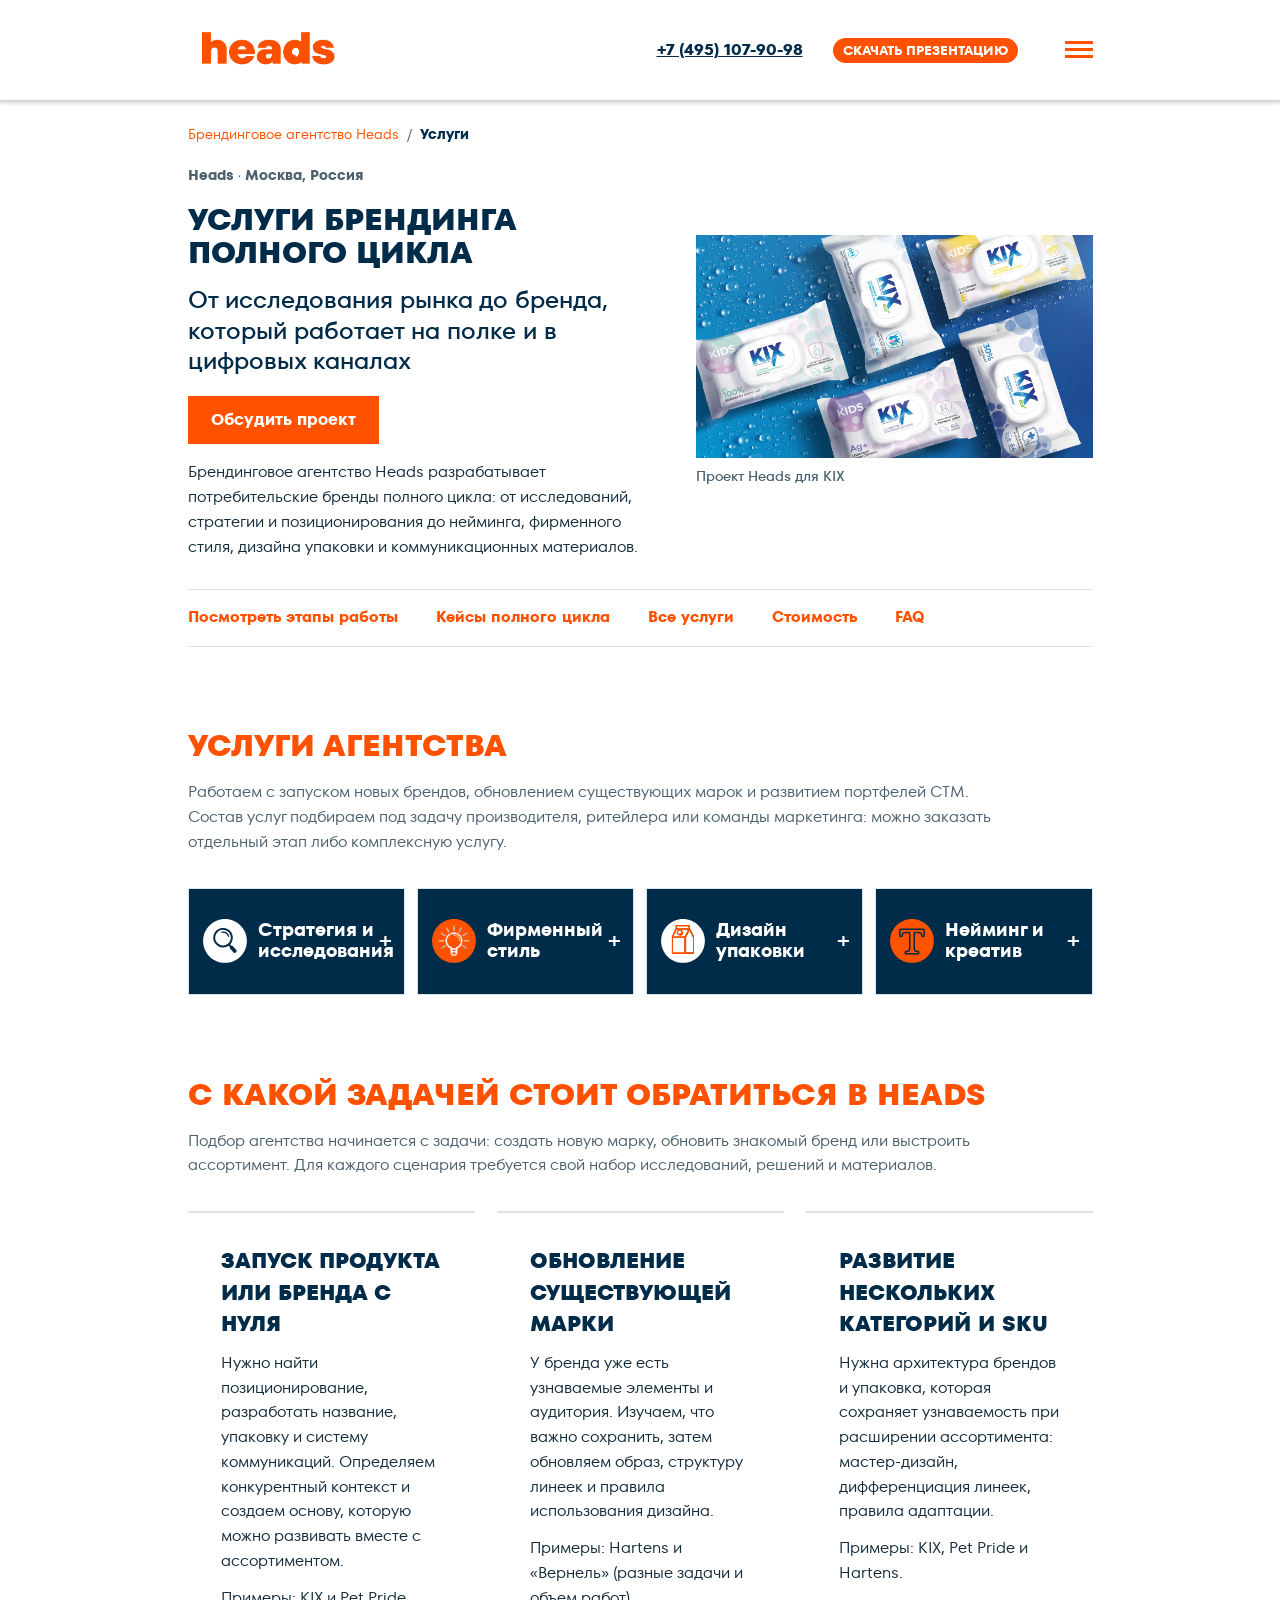
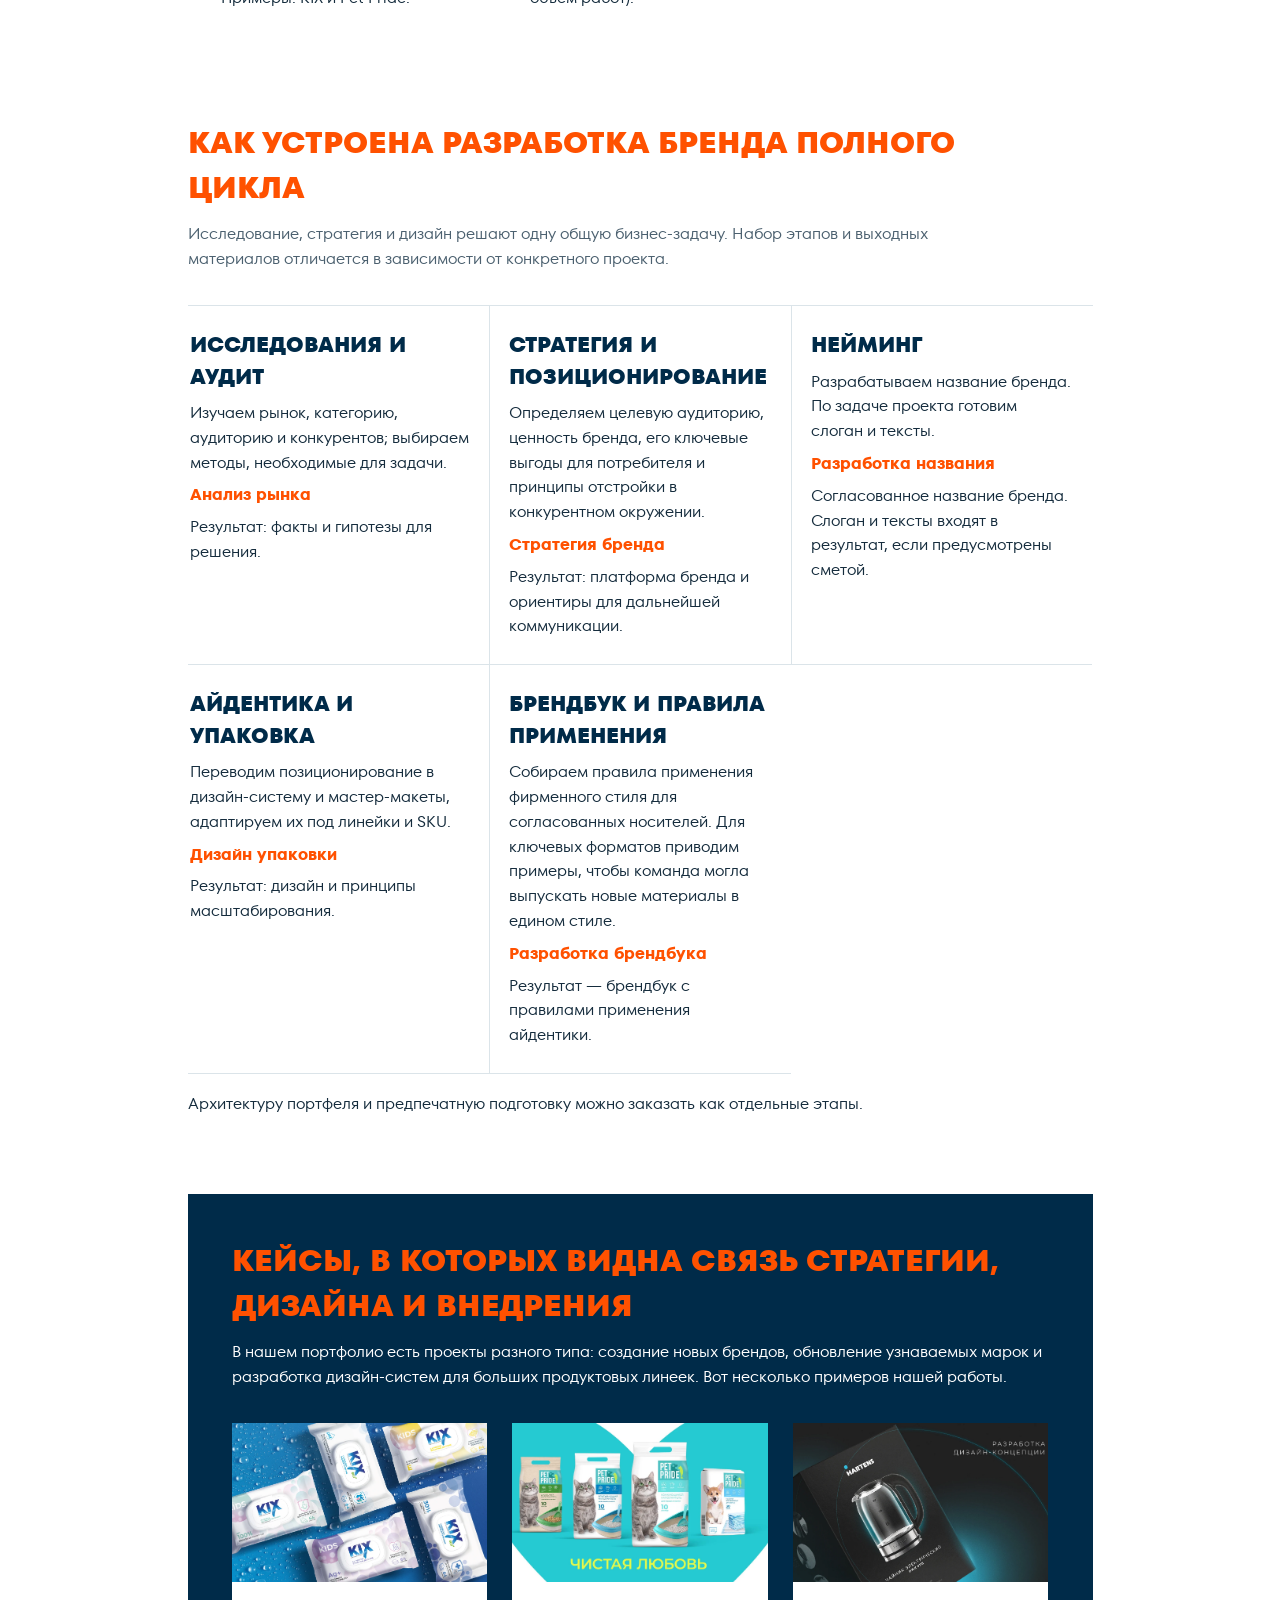
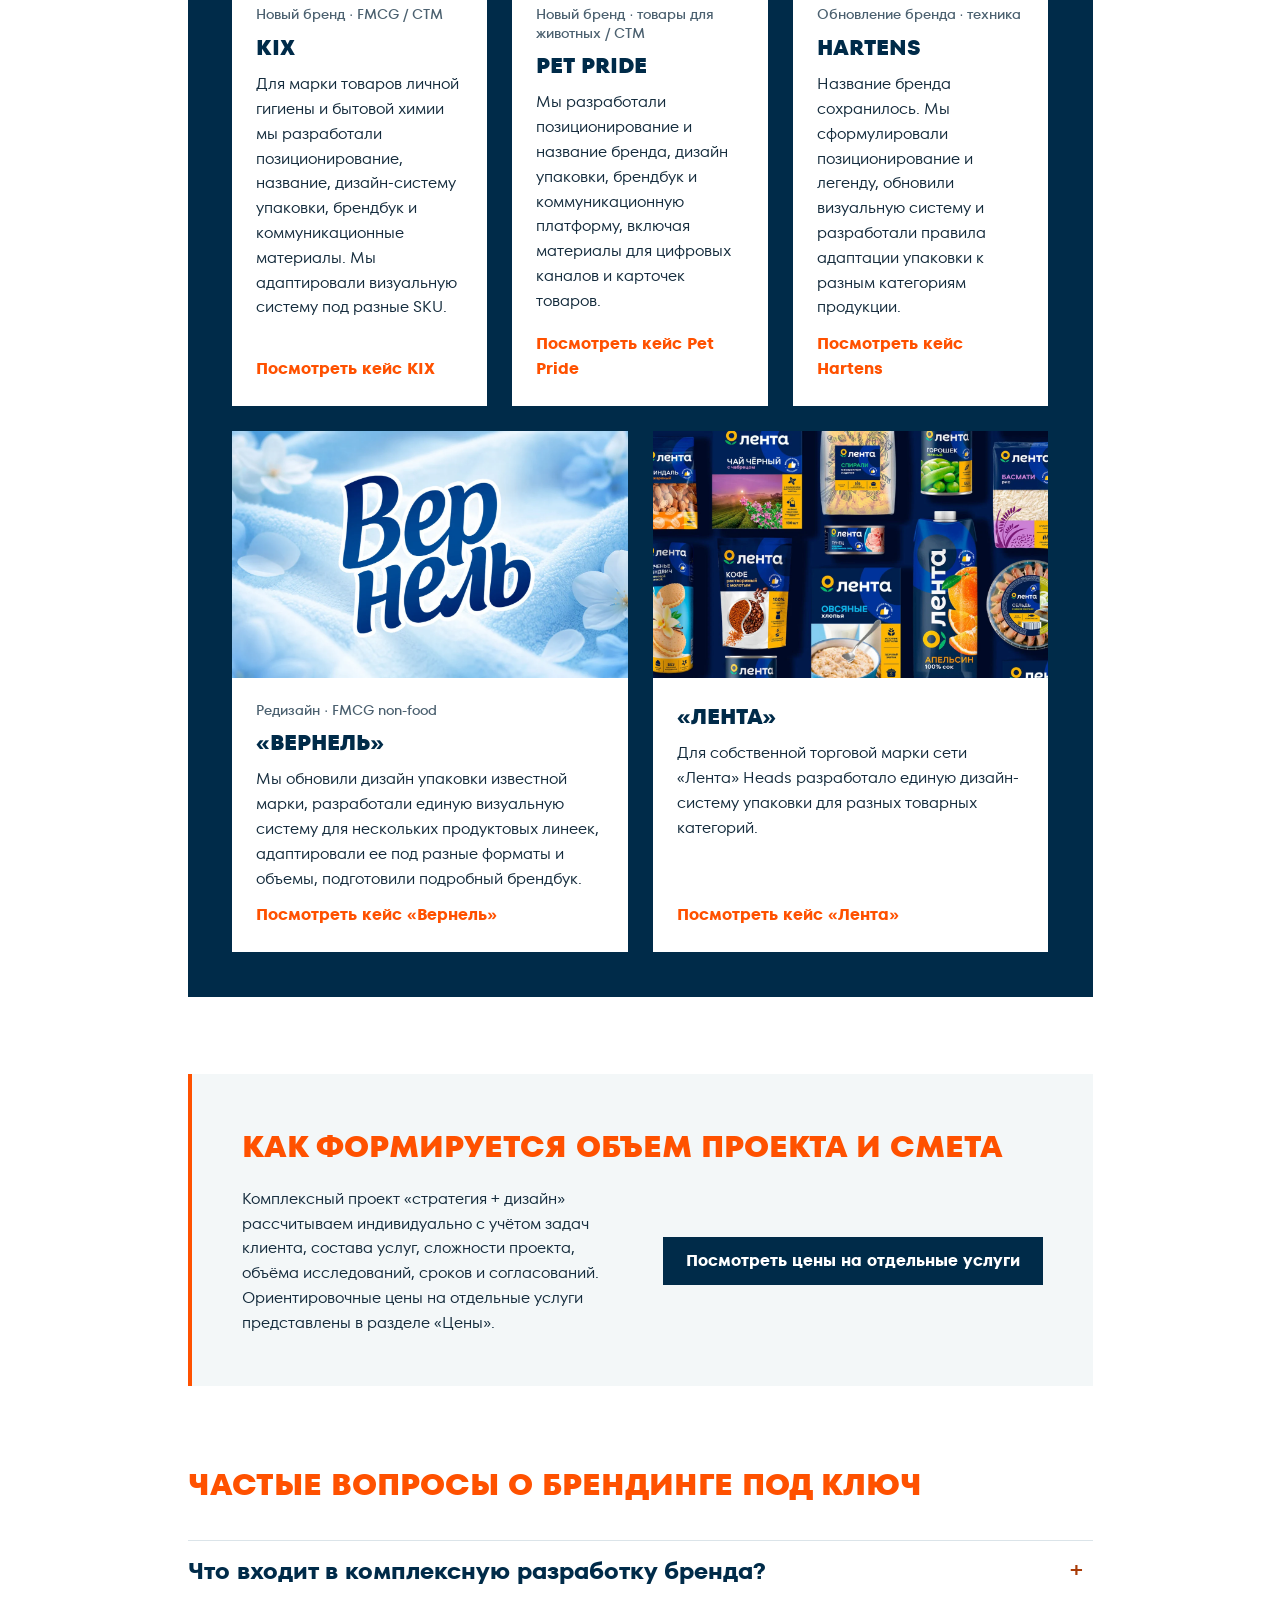
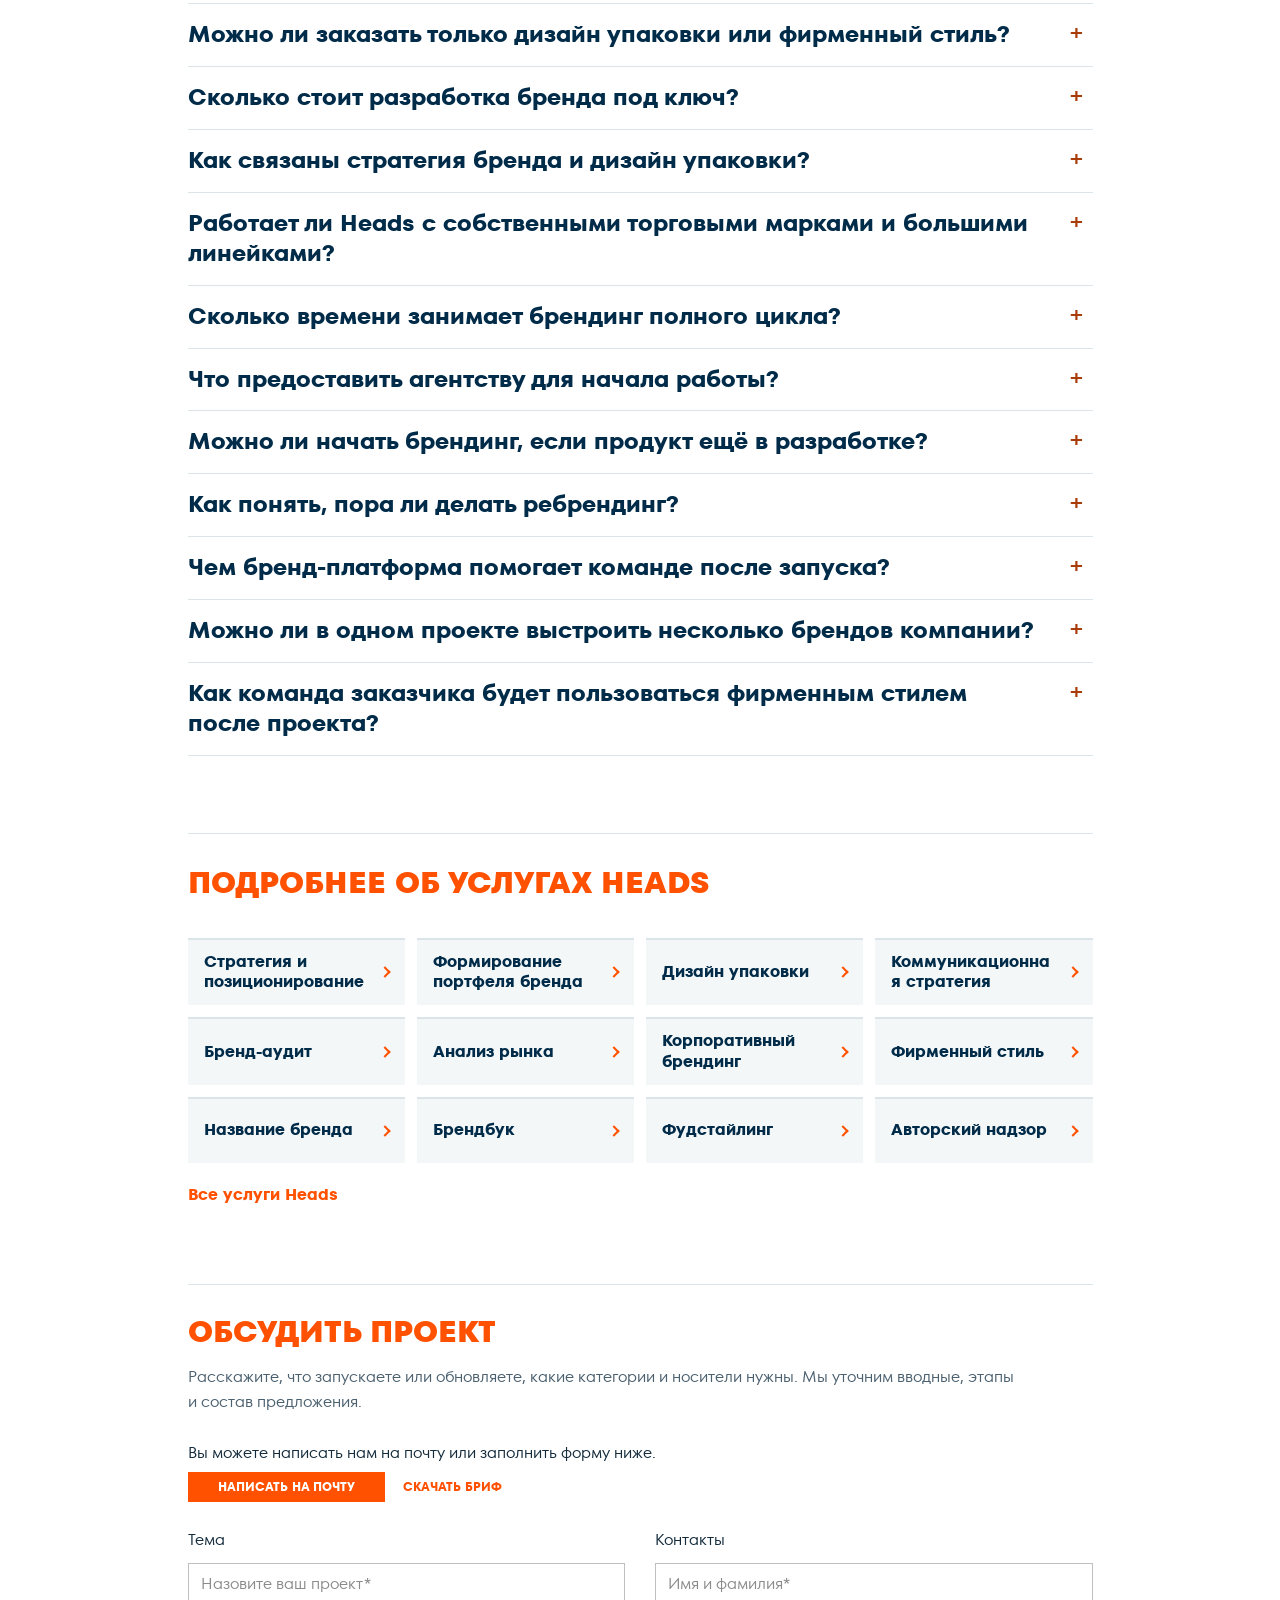
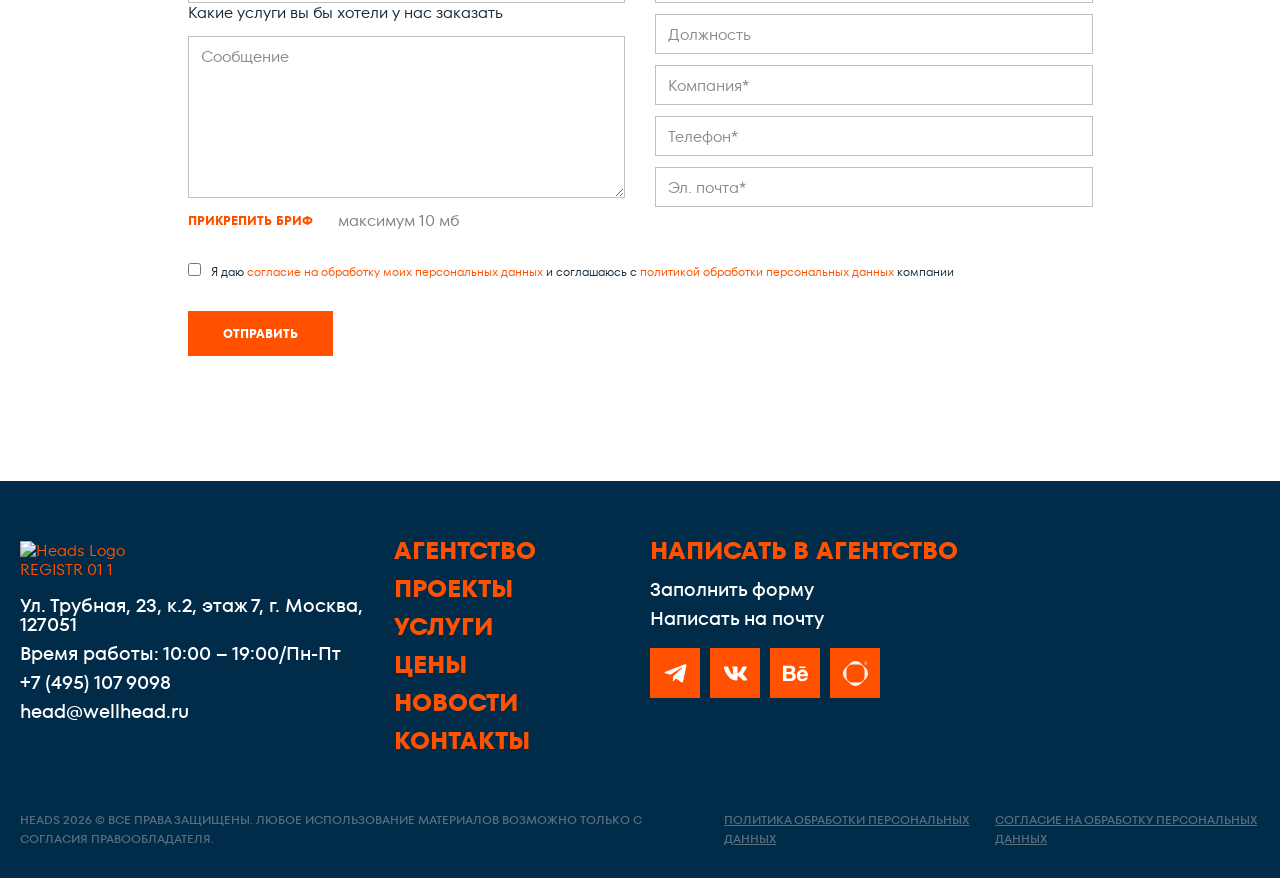
==== commit 8a65f013: "Unify breadcrumbs across the five Heads previews" ====
--- a/index.html
+++ b/index.html
@@ -44,7 +44,8 @@
 <link rel="stylesheet" href="assets/preview.css?v=1e0feff4">
 <script src="assets/typed.umd.js?v=58424467" defer></script>
 <script src="assets/preview.js?v=e8392a5f" defer></script>
-<meta property="og:image" content="https://yagaeo.github.io/heads-services-preview/assets/geo-media/kix.webp"><link rel="stylesheet" href="assets/heads-geo.css?v=4f2394e4"><script type="application/ld+json">{"@context": "https://schema.org", "@graph": [{"@type": "Service", "@id": "https://yagaeo.github.io/heads-services-preview/#service", "name": "Услуги брендинга полного цикла", "url": "https://yagaeo.github.io/heads-services-preview/", "description": "Heads: брендинг полного цикла для FMCG, ритейла и СТМ. Исследования, позиционирование, нейминг, дизайн упаковки и коммуникации. Этапы и кейсы.", "provider": {"@type": "Organization", "@id": "https://wellhead.ru/#organization", "name": "Heads", "url": "https://wellhead.ru/"}, "areaServed": {"@type": "Country", "name": "Россия"}}, {"@type": "FAQPage", "@id": "https://yagaeo.github.io/heads-services-preview/#geo-faq", "mainEntity": [{"@type": "Question", "name": "Что входит в комплексную разработку бренда?", "acceptedAnswer": {"@type": "Answer", "text": "Состав зависит от задачи. В проект могут входить исследования рынка и аудитории, стратегия и позиционирование, нейминг, фирменный стиль, дизайн упаковки, брендбук и коммуникационные материалы. До начала работы определяем этапы и итоговые материалы каждого этапа."}}, {"@type": "Question", "name": "Можно ли заказать только дизайн упаковки или фирменный стиль?", "acceptedAnswer": {"@type": "Answer", "text": "Да. Мы выполняем отдельные услуги, в том числе дизайн упаковки, фирменный стиль, исследования и нейминг. Если у бренда уже есть стратегия и позиционирование, можно использовать их как основу для дизайн-проекта."}}, {"@type": "Question", "name": "Сколько стоит разработка бренда под ключ?", "acceptedAnswer": {"@type": "Answer", "text": "Единой стоимости комплексной разработки бренда нет. Цена определяется индивидуально после обсуждения задач клиента, состава услуг, сложности и сроков проекта. Цены «от» в прайсе служат ориентиром, а окончательную смету формируем после согласования объёма работ"}}, {"@type": "Question", "name": "Как связаны стратегия бренда и дизайн упаковки?", "acceptedAnswer": {"@type": "Answer", "text": "Стратегия определяет аудиторию, позиционирование, обещание бренда и принципы отличия от конкурентов. Эти решения затем переводятся в визуальную систему, структуру упаковки и коммуникации. При готовой стратегии можно начинать с дизайна, а при ее отсутствии уточнить необходимые исследования."}}, {"@type": "Question", "name": "Работает ли Heads с собственными торговыми марками и большими линейками?", "acceptedAnswer": {"@type": "Answer", "text": "Да. KIX и Pet Pride показывают, как дизайн-система масштабируется на товары разных категорий. В Hartens адаптировали существующий бренд к разным товарным группам. Для сети «Лента» разработали дизайн-систему собственной торговой марки. Количество SKU и форматы определяем по брифу."}}, {"@type": "Question", "name": "Сколько времени занимает брендинг полного цикла?", "acceptedAnswer": {"@type": "Answer", "text": "Срок зависит от числа этапов, глубины исследований, объема ассортимента, наличия исходных материалов и согласований. Календарь проекта и контрольные точки определяются после обсуждения задачи. Универсального срока для всех брендов нет."}}, {"@type": "Question", "name": "Что предоставить агентству для начала работы?", "acceptedAnswer": {"@type": "Answer", "text": "Опишите задачу, продуктовые категории, аудиторию, желаемые результаты и ограничения. Если есть бриф, исследования, существующий брендбук или примеры упаковки, их можно приложить к заявке. Даже без готового брифа можно начать с описания проекта и обсудить дальнейшие шаги."}}, {"@type": "Question", "name": "Можно ли начать брендинг, если продукт ещё в разработке?", "acceptedAnswer": {"@type": "Answer", "text": "Да. На старте нам нужны описание продукта, предполагаемая аудитория, категория и планы выхода на рынок. По мере уточнения состава, формата или ассортимента проверяем, какие решения по названию и оформлению нужно пересмотреть."}}, {"@type": "Question", "name": "Как понять, пора ли делать ребрендинг?", "acceptedAnswer": {"@type": "Answer", "text": "Начинаем с бренд-аудита. Смотрим, за что покупатели ценят бренд, как он выглядит рядом с конкурентами и где оформление или коммуникации расходятся с ожиданиями аудитории. По результатам обсуждаем, что сохранить и какие элементы обновить."}}, {"@type": "Question", "name": "Чем бренд-платформа помогает команде после запуска?", "acceptedAnswer": {"@type": "Answer", "text": "В платформе закрепляем, кому адресован бренд, что он обещает и какие свойства продукта подтверждают это обещание. Команда может сверять с ней новые упаковки, рекламные сообщения и решения для ассортимента."}}, {"@type": "Question", "name": "Можно ли в одном проекте выстроить несколько брендов компании?", "acceptedAnswer": {"@type": "Answer", "text": "Да. Для этого начинаем с архитектуры портфеля: определяем аудиторию, товарные категории и роль каждого бренда. Дальше согласуем, для каких брендов нужны собственное позиционирование, название, оформление или правила развития линеек."}}, {"@type": "Question", "name": "Как команда заказчика будет пользоваться фирменным стилем после проекта?", "acceptedAnswer": {"@type": "Answer", "text": "Если в проект входит брендбук, закрепляем в нём правила применения логотипа, цвета, шрифтов и других элементов стиля. Показываем их на согласованных носителях, чтобы команде было проще выпускать новые материалы."}}]}]}</script><link rel="stylesheet" href="assets/heads-services-refined.css?v=3b25fbf5"></head>
+<meta property="og:image" content="https://yagaeo.github.io/heads-services-preview/assets/geo-media/kix.webp"><link rel="stylesheet" href="assets/heads-geo.css?v=35d4a5b2"><script type="application/ld+json">{"@context": "https://schema.org", "@graph": [{"@type": "Service", "@id": "https://yagaeo.github.io/heads-services-preview/#service", "name": "Услуги брендинга полного цикла", "url": "https://yagaeo.github.io/heads-services-preview/", "description": "Heads: брендинг полного цикла для FMCG, ритейла и СТМ. Исследования, позиционирование, нейминг, дизайн упаковки и коммуникации. Этапы и кейсы.", "provider": {"@type": "Organization", "@id": "https://wellhead.ru/#organization", "name": "Heads", "url": "https://wellhead.ru/"}, "areaServed": {"@type": "Country", "name": "Россия"}}, {"@type": "FAQPage", "@id": "https://yagaeo.github.io/heads-services-preview/#geo-faq", "mainEntity": [{"@type": "Question", "name": "Что входит в комплексную разработку бренда?", "acceptedAnswer": {"@type": "Answer", "text": "Состав зависит от задачи. В проект могут входить исследования рынка и аудитории, стратегия и позиционирование, нейминг, фирменный стиль, дизайн упаковки, брендбук и коммуникационные материалы. До начала работы определяем этапы и итоговые материалы каждого этапа."}}, {"@type": "Question", "name": "Можно ли заказать только дизайн упаковки или фирменный стиль?", "acceptedAnswer": {"@type": "Answer", "text": "Да. Мы выполняем отдельные услуги, в том числе дизайн упаковки, фирменный стиль, исследования и нейминг. Если у бренда уже есть стратегия и позиционирование, можно использовать их как основу для дизайн-проекта."}}, {"@type": "Question", "name": "Сколько стоит разработка бренда под ключ?", "acceptedAnswer": {"@type": "Answer", "text": "Единой стоимости комплексной разработки бренда нет. Цена определяется индивидуально после обсуждения задач клиента, состава услуг, сложности и сроков проекта. Цены «от» в прайсе служат ориентиром, а окончательную смету формируем после согласования объёма работ"}}, {"@type": "Question", "name": "Как связаны стратегия бренда и дизайн упаковки?", "acceptedAnswer": {"@type": "Answer", "text": "Стратегия определяет аудиторию, позиционирование, обещание бренда и принципы отличия от конкурентов. Эти решения затем переводятся в визуальную систему, структуру упаковки и коммуникации. При готовой стратегии можно начинать с дизайна, а при ее отсутствии уточнить необходимые исследования."}}, {"@type": "Question", "name": "Работает ли Heads с собственными торговыми марками и большими линейками?", "acceptedAnswer": {"@type": "Answer", "text": "Да. KIX и Pet Pride показывают, как дизайн-система масштабируется на товары разных категорий. В Hartens адаптировали существующий бренд к разным товарным группам. Для сети «Лента» разработали дизайн-систему собственной торговой марки. Количество SKU и форматы определяем по брифу."}}, {"@type": "Question", "name": "Сколько времени занимает брендинг полного цикла?", "acceptedAnswer": {"@type": "Answer", "text": "Срок зависит от числа этапов, глубины исследований, объема ассортимента, наличия исходных материалов и согласований. Календарь проекта и контрольные точки определяются после обсуждения задачи. Универсального срока для всех брендов нет."}}, {"@type": "Question", "name": "Что предоставить агентству для начала работы?", "acceptedAnswer": {"@type": "Answer", "text": "Опишите задачу, продуктовые категории, аудиторию, желаемые результаты и ограничения. Если есть бриф, исследования, существующий брендбук или примеры упаковки, их можно приложить к заявке. Даже без готового брифа можно начать с описания проекта и обсудить дальнейшие шаги."}}, {"@type": "Question", "name": "Можно ли начать брендинг, если продукт ещё в разработке?", "acceptedAnswer": {"@type": "Answer", "text": "Да. На старте нам нужны описание продукта, предполагаемая аудитория, категория и планы выхода на рынок. По мере уточнения состава, формата или ассортимента проверяем, какие решения по названию и оформлению нужно пересмотреть."}}, {"@type": "Question", "name": "Как понять, пора ли делать ребрендинг?", "acceptedAnswer": {"@type": "Answer", "text": "Начинаем с бренд-аудита. Смотрим, за что покупатели ценят бренд, как он выглядит рядом с конкурентами и где оформление или коммуникации расходятся с ожиданиями аудитории. По результатам обсуждаем, что сохранить и какие элементы обновить."}}, {"@type": "Question", "name": "Чем бренд-платформа помогает команде после запуска?", "acceptedAnswer": {"@type": "Answer", "text": "В платформе закрепляем, кому адресован бренд, что он обещает и какие свойства продукта подтверждают это обещание. Команда может сверять с ней новые упаковки, рекламные сообщения и решения для ассортимента."}}, {"@type": "Question", "name": "Можно ли в одном проекте выстроить несколько брендов компании?", "acceptedAnswer": {"@type": "Answer", "text": "Да. Для этого начинаем с архитектуры портфеля: определяем аудиторию, товарные категории и роль каждого бренда. Дальше согласуем, для каких брендов нужны собственное позиционирование, название, оформление или правила развития линеек."}}, {"@type": "Question", "name": "Как команда заказчика будет пользоваться фирменным стилем после проекта?", "acceptedAnswer": {"@type": "Answer", "text": "Если в проект входит брендбук, закрепляем в нём правила применения логотипа, цвета, шрифтов и других элементов стиля. Показываем их на согласованных носителях, чтобы команде было проще выпускать новые материалы."}}]}]}</script><link rel="stylesheet" href="assets/heads-services-refined.css?v=3b25fbf5"><link rel="stylesheet" href="assets/heads-breadcrumbs.css?v=a1461473">
+</head>
 <body class="wp-singular page-template-default page page-id-11997 page-parent wp-custom-logo wp-theme-Total wp-child-theme-total-child-theme theme-Total woocommerce-js wpex-theme wpex-responsive full-width-main-layout has-composer wpex-live-site content-full-width has-topbar has-breadcrumbs hasnt-overlay-header smooth-fonts wpex-mobile-toggle-menu-icon_buttons has-mobile-menu comment-avatars-disabled wpex-disable-mm-focus-styles wpb-js-composer js-comp-ver-8.6.1 vc_responsive elementor-default elementor-kit-13077 wpex-docready e--ua-blink e--ua-chrome e--ua-webkit wpex-window-loaded heads-preview heads-geo-page heads-review-page">
 <a class="skip-to-content" href="#content">К содержанию</a>
 <div id="outer-wrap" class="clr">
@@ -141,7 +142,9 @@
 				
 				
 					
-<article id="single-blocks" class="heads-geo heads-reviewed heads-overview"><section class="hg-hero"><div class="hg-hero-copy"><span class="hg-crumb" data-heads-text-id="HEADS-S01-0002">Heads · Москва, Россия</span><h1 data-heads-text-id="HEADS-S01-0001">Услуги брендинга полного цикла</h1><p class="hg-lead" data-heads-text-id="HEADS-S01-0003">От исследования рынка до бренда, который работает на полке и в цифровых каналах</p><a class="hg-button" href="#geo-contact" data-heads-text-id="HEADS-S01-0008">Обсудить проект</a><div class="hg-copy"><p data-heads-text-id="HEADS-S01-0004">Брендинговое агентство Heads разрабатывает потребительские бренды полного цикла: от исследований, стратегии и позиционирования до нейминга, фирменного стиля, дизайна упаковки и коммуникационных материалов.</p></div></div><figure class="hg-hero-media"><a href="https://wellhead.ru/projects/kix/"><img src="assets/geo-media/kix.webp" alt="Мастер-дизайн упаковки бытовой химии и средств гигиены KIX" width="1440" height="810" decoding="async" fetchpriority="high" data-heads-text-id="HEADS-S01-0183"></a><figcaption data-heads-text-id="HEADS-S01-0184">Проект Heads для KIX</figcaption></figure></section><nav class="hg-nav" aria-label="Разделы страницы" data-heads-text-id="HEADS-S01-0185"><a class="hg-link" href="#geo-stages" data-heads-text-id="HEADS-S01-0006">Посмотреть этапы работы</a><a class="hg-link" href="#geo-cases" data-heads-text-id="HEADS-S01-0007">Кейсы полного цикла</a><a href="#geo-services">Все услуги</a><a href="#geo-price">Стоимость</a><a href="#geo-faq">FAQ</a></nav>
+<article id="single-blocks" class="heads-geo heads-reviewed heads-overview">
+<nav class="heads-breadcrumbs" aria-label="Путь к странице" data-heads-text-id="HEADS-S01-0202"><a href="https://wellhead.ru/" data-heads-text-id="HEADS-S01-0203">Брендинговое агентство Heads</a><span aria-hidden="true">/</span><span aria-current="page" data-heads-text-id="HEADS-S01-0204">Услуги</span></nav>
+<section class="hg-hero"><div class="hg-hero-copy"><span class="hg-eyebrow" data-heads-text-id="HEADS-S01-0002">Heads · Москва, Россия</span><h1 data-heads-text-id="HEADS-S01-0001">Услуги брендинга полного цикла</h1><p class="hg-lead" data-heads-text-id="HEADS-S01-0003">От исследования рынка до бренда, который работает на полке и в цифровых каналах</p><a class="hg-button" href="#geo-contact" data-heads-text-id="HEADS-S01-0008">Обсудить проект</a><div class="hg-copy"><p data-heads-text-id="HEADS-S01-0004">Брендинговое агентство Heads разрабатывает потребительские бренды полного цикла: от исследований, стратегии и позиционирования до нейминга, фирменного стиля, дизайна упаковки и коммуникационных материалов.</p></div></div><figure class="hg-hero-media"><a href="https://wellhead.ru/projects/kix/"><img src="assets/geo-media/kix.webp" alt="Мастер-дизайн упаковки бытовой химии и средств гигиены KIX" width="1440" height="810" decoding="async" fetchpriority="high" data-heads-text-id="HEADS-S01-0183"></a><figcaption data-heads-text-id="HEADS-S01-0184">Проект Heads для KIX</figcaption></figure></section><nav class="hg-nav" aria-label="Разделы страницы" data-heads-text-id="HEADS-S01-0185"><a class="hg-link" href="#geo-stages" data-heads-text-id="HEADS-S01-0006">Посмотреть этапы работы</a><a class="hg-link" href="#geo-cases" data-heads-text-id="HEADS-S01-0007">Кейсы полного цикла</a><a href="#geo-services">Все услуги</a><a href="#geo-price">Стоимость</a><a href="#geo-faq">FAQ</a></nav>
 <section class="hg-section " id="geo-services"><div class="hg-section-head"><h2 data-heads-text-id="HEADS-S01-0166">Услуги агентства</h2><p data-heads-text-id="HEADS-S01-0005">Работаем с запуском новых брендов, обновлением существующих марок и развитием портфелей СТМ. Состав услуг подбираем под задачу производителя, ритейлера или команды маркетинга: можно заказать отдельный этап либо комплексную услугу.</p></div><div class="hg-services"><details class="hg-service" name="heads-service"><summary><img src="assets/media/strat.svg" alt="Стратегия и Исследования" width="44" height="44" data-heads-text-id="HEADS-S01-0010"><span data-heads-text-id="HEADS-S01-0009">Стратегия и исследования</span></summary><div class="hg-service-content"><p data-heads-text-id="HEADS-S01-0018">Стратегия – это компас, который показывает бренду нужное направление. Она определяет миссию, видение, ценности бренда, а также цели и задачи, которые необходимо достичь. Без стратегии бренд рискует не суметь эффективно использовать ресурсы и потерять свою идентичность.</p><p data-heads-text-id="HEADS-S01-0019">Исследования – это бинокль, позволяющий увидеть реальную картину рынка. Они помогают понять потребителей, изучить конкурентов и выбрать маркетинговую стратегию. Без глубокого понимания потребительского поведения, конкурентной среды и трендов бренд рискует потратить ресурсы на неэффективные кампании и упустить ценные возможности.</p><p data-heads-text-id="HEADS-S01-0020">Не рискуйте, а эффективно решайте поставленные задачи, заказав у нас:</p><ul><li><a class="hg-link" href="https://wellhead.ru/services/brend-audit/" data-heads-text-id="HEADS-S01-0021">Бренд-аудит</a></li><li><a class="hg-link" href="https://wellhead.ru/services/analiz-rynka/" data-heads-text-id="HEADS-S01-0022">Анализ рынка</a></li><li><a class="hg-link" href="https://wellhead.ru/services/kachestvennye-issledovanija/" data-heads-text-id="HEADS-S01-0023">Качественные исследования</a></li><li><a class="hg-link" href="https://wellhead.ru/services/kolichestvennye-issledovanija/" data-heads-text-id="HEADS-S01-0024">Количественные исследования</a></li><li><a class="hg-link" href="https://wellhead.ru/services/segmentacija-potrebitelej/" data-heads-text-id="HEADS-S01-0025">Сегментация потребителей</a></li><li><a class="hg-link" href="strategija-i-pozicionirovanie/" data-heads-text-id="HEADS-S01-0026">Стратегия и позиционирование</a></li><li><a class="hg-link" href="formirovanie-portfelja-brendov/" data-heads-text-id="HEADS-S01-0027">Формирование портфеля бренда</a></li><li><a class="hg-link" href="https://wellhead.ru/services/strategicheskie-sessii-i-vorkshopy/" data-heads-text-id="HEADS-S01-0028">Стратегические сессии и воркшопы</a></li><li><a class="hg-link" href="https://wellhead.ru/services/kommunikacionnaja-strategija/" data-heads-text-id="HEADS-S01-0029">Коммуникационная стратегия</a></li></ul></div></details><details class="hg-service" name="heads-service"><summary><img src="assets/media/style.svg" alt="Фирменный стиль" width="44" height="44" data-heads-text-id="HEADS-S01-0012"><span data-heads-text-id="HEADS-S01-0011">Фирменный стиль</span></summary><div class="hg-service-content"><p data-heads-text-id="HEADS-S01-0031">Для команды Heads разработка фирменного стиля — это воплощение стратегии и позиционирования бренда в визуальных решениях, которые отражают его характер, ценности и помогают выстроить связь с целевой аудиторией.</p><p data-heads-text-id="HEADS-S01-0032">Помогите своему бренду добиться успеха на рынке, заказав у нас:</p><ul><li><a class="hg-link" href="https://wellhead.ru/services/korporativnyj-brending/" data-heads-text-id="HEADS-S01-0033">Корпоративный брендинг</a></li><li><a class="hg-link" href="https://wellhead.ru/services/firmennyj-stil/" data-heads-text-id="HEADS-S01-0034">Фирменный стиль</a></li><li><a class="hg-link" href="https://wellhead.ru/services/sozdanie-logotipa/" data-heads-text-id="HEADS-S01-0035">Создание логотипа</a></li><li><a class="hg-link" href="https://wellhead.ru/services/brendbook/" data-heads-text-id="HEADS-S01-0036">Брендбук</a></li><li><a class="hg-link" href="https://wellhead.ru/services/dizajn-sajta/" data-heads-text-id="HEADS-S01-0037">Дизайн сайта</a></li><li><a class="hg-link" href="https://wellhead.ru/services/oformlenie-torgovogo-prostranstva/" data-heads-text-id="HEADS-S01-0038">Оформление торгового пространства</a></li><li><a class="hg-link" href="https://wellhead.ru/services/avtorskij-nadzor/" data-heads-text-id="HEADS-S01-0039">Авторский надзор</a></li></ul></div></details><details class="hg-service" name="heads-service"><summary><img src="assets/media/design.svg" alt="Дизайн упаковки" width="44" height="44" data-heads-text-id="HEADS-S01-0014"><span data-heads-text-id="HEADS-S01-0013">Дизайн упаковки</span></summary><div class="hg-service-content"><p data-heads-text-id="HEADS-S01-0047">Дизайн упаковки формирует первое впечатление о продукте и помогает ему выделиться среди конкурентов. Он должен не только привлекать внимание, но и передавать характер бренда, подчёркивать преимущества продукта и быть понятным покупателю. Команда Heads объединяет стратегический подход и креативные решения, чтобы создавать узнаваемую и выразительную упаковку.</p><p data-heads-text-id="HEADS-S01-0048">Повысьте продажи, заказав у нас:</p><ul><li><a class="hg-link" href="dizajn-upakovki/" data-heads-text-id="HEADS-S01-0049">Дизайн упаковки</a></li><li><a class="hg-link" href="https://wellhead.ru/services/fudstajling/" data-heads-text-id="HEADS-S01-0050">Фудстайлинг</a></li><li><a class="hg-link" href="https://wellhead.ru/services/razrabotka-formy-upakovki/" data-heads-text-id="HEADS-S01-0051">Форма упаковки</a></li><li><a class="hg-link" href="https://wellhead.ru/services/brendbook/" data-heads-text-id="HEADS-S01-0052">Брендбук</a></li><li><a class="hg-link" href="https://wellhead.ru/services/tirazhirovanie/" data-heads-text-id="HEADS-S01-0053">Тиражирование</a></li><li><a class="hg-link" href="https://wellhead.ru/services/podgotovka-k-pechati/" data-heads-text-id="HEADS-S01-0054">Подготовка к печати</a></li></ul></div></details><details class="hg-service" name="heads-service"><summary><img src="assets/media/name.svg" alt="Нейминг и креатив" width="44" height="44" data-heads-text-id="HEADS-S01-0016"><span data-heads-text-id="HEADS-S01-0015">Нейминг и креатив</span></summary><div class="hg-service-content"><p data-heads-text-id="HEADS-S01-0041">Нейминг помогает бренду обрести узнаваемое имя, которое отражает его характер, ценности и позиционирование. Креативные решения развивают эту идею в коммуникациях, помогают выделиться среди конкурентов и выстроить эмоциональную связь с аудиторией.</p><p data-heads-text-id="HEADS-S01-0042">Оживите свой бренд, заказав у нас:</p><ul><li><a class="hg-link" href="https://wellhead.ru/services/slogan-brenda/" data-heads-text-id="HEADS-S01-0043">Слоган бренда</a></li><li><a class="hg-link" href="https://wellhead.ru/services/nazvanie-brenda/" data-heads-text-id="HEADS-S01-0044">Название бренда</a></li><li><a class="hg-link" href="https://wellhead.ru/services/kreativnaja-koncepcija/" data-heads-text-id="HEADS-S01-0045">Креативная концепция</a></li></ul></div></details></div></section>
 <section class="hg-section " id="geo-scenarios"><div class="hg-section-head"><h2 data-heads-text-id="HEADS-S01-0085">С какой задачей стоит обратиться в Heads</h2><p data-heads-text-id="HEADS-S01-0086">Подбор агентства начинается с задачи: создать новую марку, обновить знакомый бренд или выстроить ассортимент. Для каждого сценария требуется свой набор исследований, решений и материалов.</p></div><div class="hg-grid "><article class="hg-card"><h3 data-heads-text-id="HEADS-S01-0088">Запуск продукта или бренда с нуля</h3><p data-heads-text-id="HEADS-S01-0089">Нужно найти позиционирование, разработать название, упаковку и систему коммуникаций. Определяем конкурентный контекст и создаем основу, которую можно развивать вместе с ассортиментом.</p><p data-heads-text-id="HEADS-S01-0090">Примеры: KIX и Pet Pride.</p></article><article class="hg-card"><h3 data-heads-text-id="HEADS-S01-0092">Обновление существующей марки</h3><p data-heads-text-id="HEADS-S01-0093">У бренда уже есть узнаваемые элементы и аудитория. Изучаем, что важно сохранить, затем обновляем образ, структуру линеек и правила использования дизайна.</p><p data-heads-text-id="HEADS-S01-0094">Примеры: Hartens и «Вернель» (разные задачи и объем работ).</p></article><article class="hg-card"><h3 data-heads-text-id="HEADS-S01-0096">Развитие нескольких категорий и SKU</h3><p data-heads-text-id="HEADS-S01-0097">Нужна архитектура брендов и упаковка, которая сохраняет узнаваемость при расширении ассортимента: мастер-дизайн, дифференциация линеек, правила адаптации.</p><p data-heads-text-id="HEADS-S01-0098">Примеры: KIX, Pet Pride и Hartens.</p></article></div></section>
 <section class="hg-section " id="geo-stages"><div class="hg-section-head"><h2 data-heads-text-id="HEADS-S01-0056">Как устроена разработка бренда полного цикла</h2><p data-heads-text-id="HEADS-S01-0057">Исследование, стратегия и дизайн решают одну общую бизнес-задачу. Набор этапов и выходных материалов отличается в зависимости от конкретного проекта.</p></div><div class="hg-stage-grid"><div class="hg-stage"><h3 data-heads-text-id="HEADS-S01-0059">Исследования и аудит</h3><p data-heads-text-id="HEADS-S01-0060">Изучаем рынок, категорию, аудиторию и конкурентов; выбираем методы, необходимые для задачи.</p><a class="hg-link" href="https://wellhead.ru/services/analiz-rynka/" data-heads-text-id="HEADS-S01-0061">Анализ рынка</a><p data-heads-text-id="HEADS-S01-0062">Результат: факты и гипотезы для решения.</p></div><div class="hg-stage"><h3 data-heads-text-id="HEADS-S01-0064">Стратегия и позиционирование</h3><p data-heads-text-id="HEADS-S01-0065">Определяем целевую аудиторию, ценность бренда, его ключевые выгоды для потребителя и принципы отстройки в конкурентном окружении.</p><a class="hg-link" href="strategija-i-pozicionirovanie/" data-heads-text-id="HEADS-S01-0066">Стратегия бренда</a><p data-heads-text-id="HEADS-S01-0067">Результат: платформа бренда и ориентиры для дальнейшей коммуникации.</p></div><div class="hg-stage"><h3 data-heads-text-id="HEADS-S01-0069">Нейминг</h3><p data-heads-text-id="HEADS-S01-0070">Разрабатываем название бренда. По задаче проекта готовим слоган и тексты.</p><a class="hg-link" href="https://wellhead.ru/services/nazvanie-brenda/" data-heads-text-id="HEADS-S01-0071">Разработка названия</a><p data-heads-text-id="HEADS-S01-0072">Согласованное название бренда. Слоган и тексты входят в результат, если предусмотрены сметой.</p></div><div class="hg-stage"><h3 data-heads-text-id="HEADS-S01-0074">Айдентика и упаковка</h3><p data-heads-text-id="HEADS-S01-0075">Переводим позиционирование в дизайн-систему и мастер-макеты, адаптируем их под линейки и SKU.</p><a class="hg-link" href="dizajn-upakovki/" data-heads-text-id="HEADS-S01-0076">Дизайн упаковки</a><p data-heads-text-id="HEADS-S01-0077">Результат: дизайн и принципы масштабирования.</p></div><div class="hg-stage"><h3 data-heads-text-id="HEADS-S01-0079">Брендбук и правила применения</h3><p data-heads-text-id="HEADS-S01-0080">Собираем правила применения фирменного стиля для согласованных носителей. Для ключевых форматов приводим примеры, чтобы команда могла выпускать новые материалы в едином стиле.</p><a class="hg-link" href="https://wellhead.ru/services/brendbook/" data-heads-text-id="HEADS-S01-0081">Разработка брендбука</a><p data-heads-text-id="HEADS-S01-0082">Результат — брендбук с правилами применения айдентики.</p></div></div><div class="hs-inline"><p data-heads-text-id="HEADS-S01-0083">Архитектуру портфеля и предпечатную подготовку можно заказать как отдельные этапы.</p></div></section>
--- a/assets/heads-geo.css
+++ b/assets/heads-geo.css
@@ -55,7 +55,10 @@
   gap: clamp(25px, 4.5vw, 76px);
   padding: clamp(25px, 3.8vw, 60px) 0 30px;
 }
-.hg-crumb {
+.heads-geo > .heads-breadcrumbs + .hg-hero {
+  padding-top: 18px;
+}
+.hg-eyebrow {
   display: inline-block;
   margin: 0 0 18px;
   font: 14px/1.35 "TT Fors Bold", sans-serif;
@@ -114,13 +117,13 @@
 }
 .heads-geo :is(.hg-nav a, .hg-link) { font-family: "TT Fors Bold", sans-serif; }
 .heads-geo .hg-nav a { font-size: 15px; }
-.heads-geo a[href]:is(.hg-link, .hg-nav a, .hg-crumb, p a, li a):not(.hg-button) {
+.heads-geo a[href]:is(.hg-link, .hg-nav a, p a, li a):not(.hg-button) {
   color: var(--hg-link-color, var(--hg-orange));
   text-decoration: none;
   text-underline-offset: 4px;
 }
 .heads-geo .hs-services-list { --hg-link-color: var(--hg-blue); }
-.heads-geo a[href]:is(.hg-link, .hg-nav a, .hg-crumb, p a, li a):not(.hg-button):is(:hover, :focus-visible) {
+.heads-geo a[href]:is(.hg-link, .hg-nav a, p a, li a):not(.hg-button):is(:hover, :focus-visible) {
   text-decoration: underline;
   text-decoration-color: var(--hg-orange);
 }
--- a/assets/heads-breadcrumbs.css
+++ b/assets/heads-breadcrumbs.css
@@ -0,0 +1,29 @@
+.heads-breadcrumbs {
+  --breadcrumb-orange: #ff5100;
+  --breadcrumb-blue: #002b49;
+  display: flex;
+  flex-wrap: wrap;
+  align-items: baseline;
+  gap: 4px 8px;
+  padding-top: 25px;
+  color: #4c6170;
+  font: 400 14px/1.4 "TT Fors Regular", "TT Fors", sans-serif;
+}
+
+main .heads-breadcrumbs > a {
+  color: var(--breadcrumb-orange);
+  text-decoration: none;
+  text-underline-offset: 3px;
+}
+
+main .heads-breadcrumbs > a:is(:hover, :focus-visible) {
+  color: var(--breadcrumb-orange);
+  text-decoration: underline;
+  text-decoration-color: currentColor;
+}
+
+.heads-breadcrumbs > [aria-current="page"] {
+  color: var(--breadcrumb-blue);
+  font-family: "TT Fors Bold", "TT Fors", sans-serif;
+  font-weight: 700;
+}
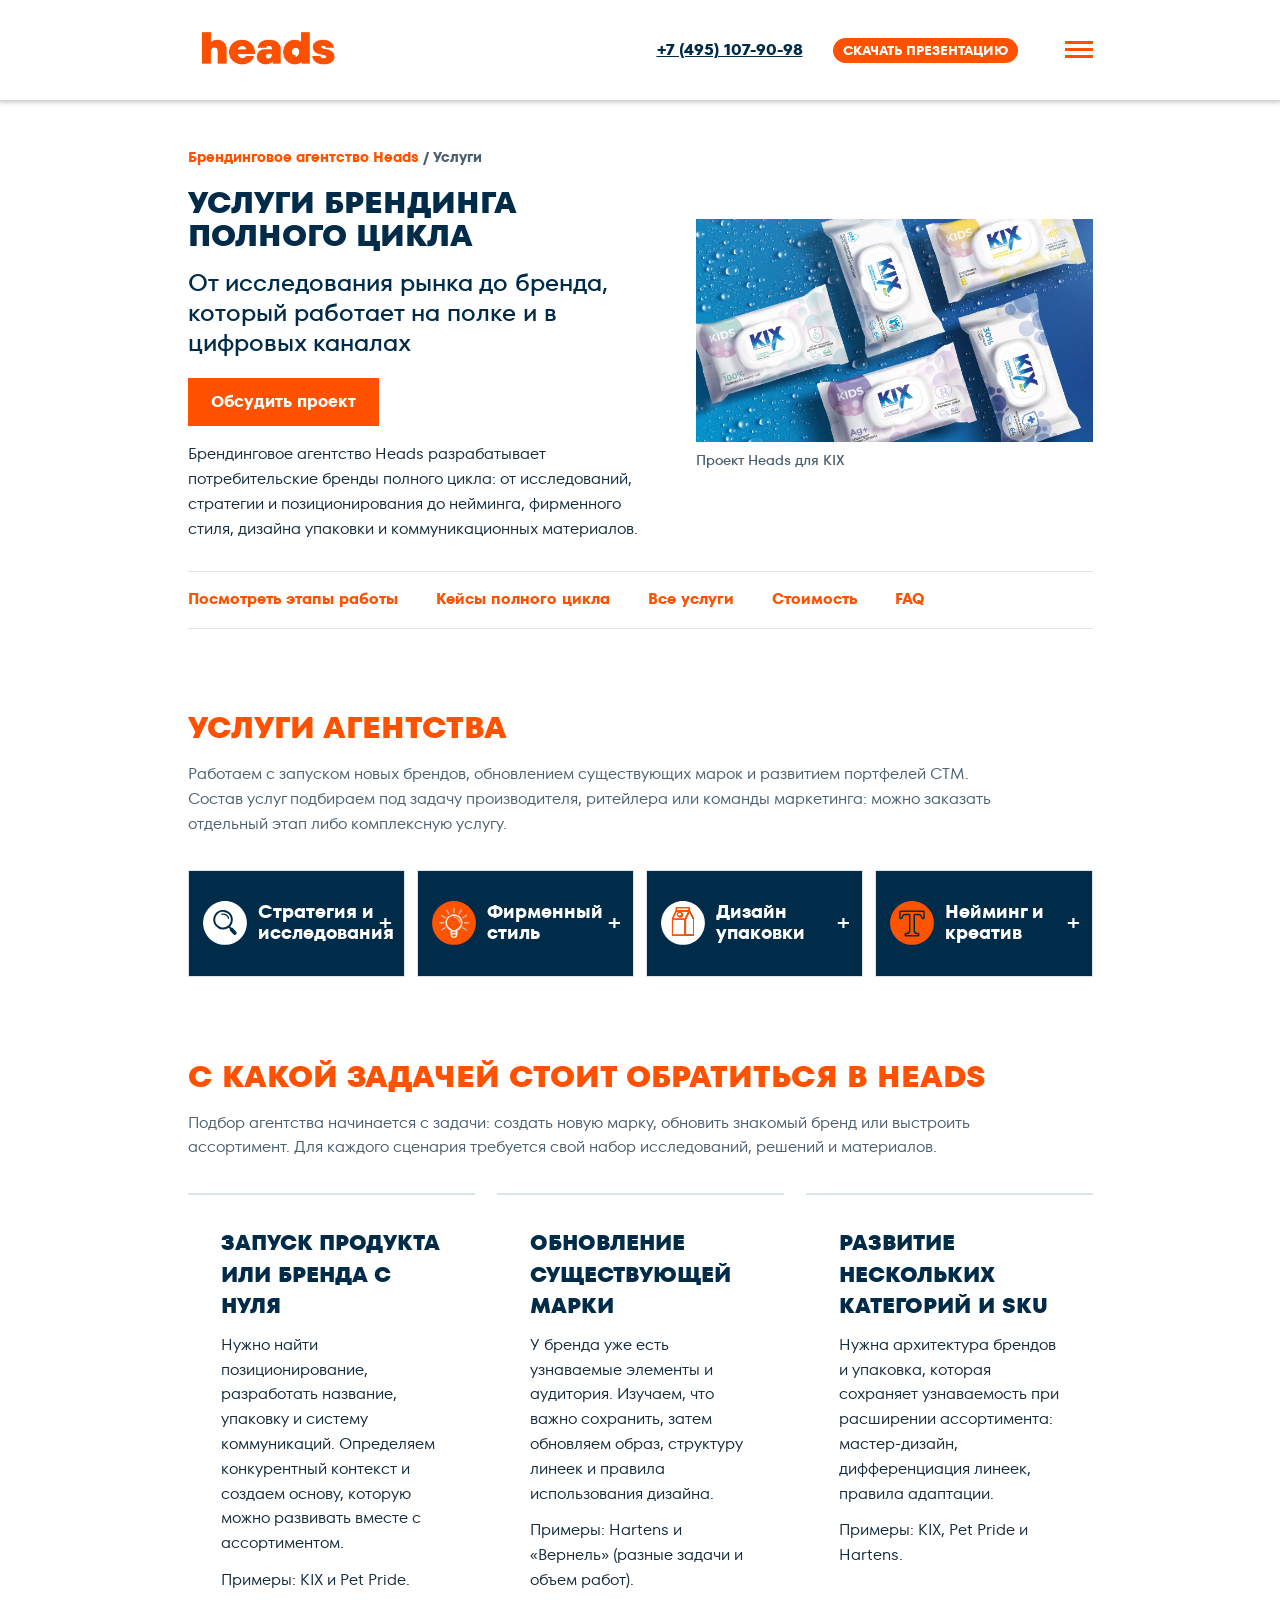
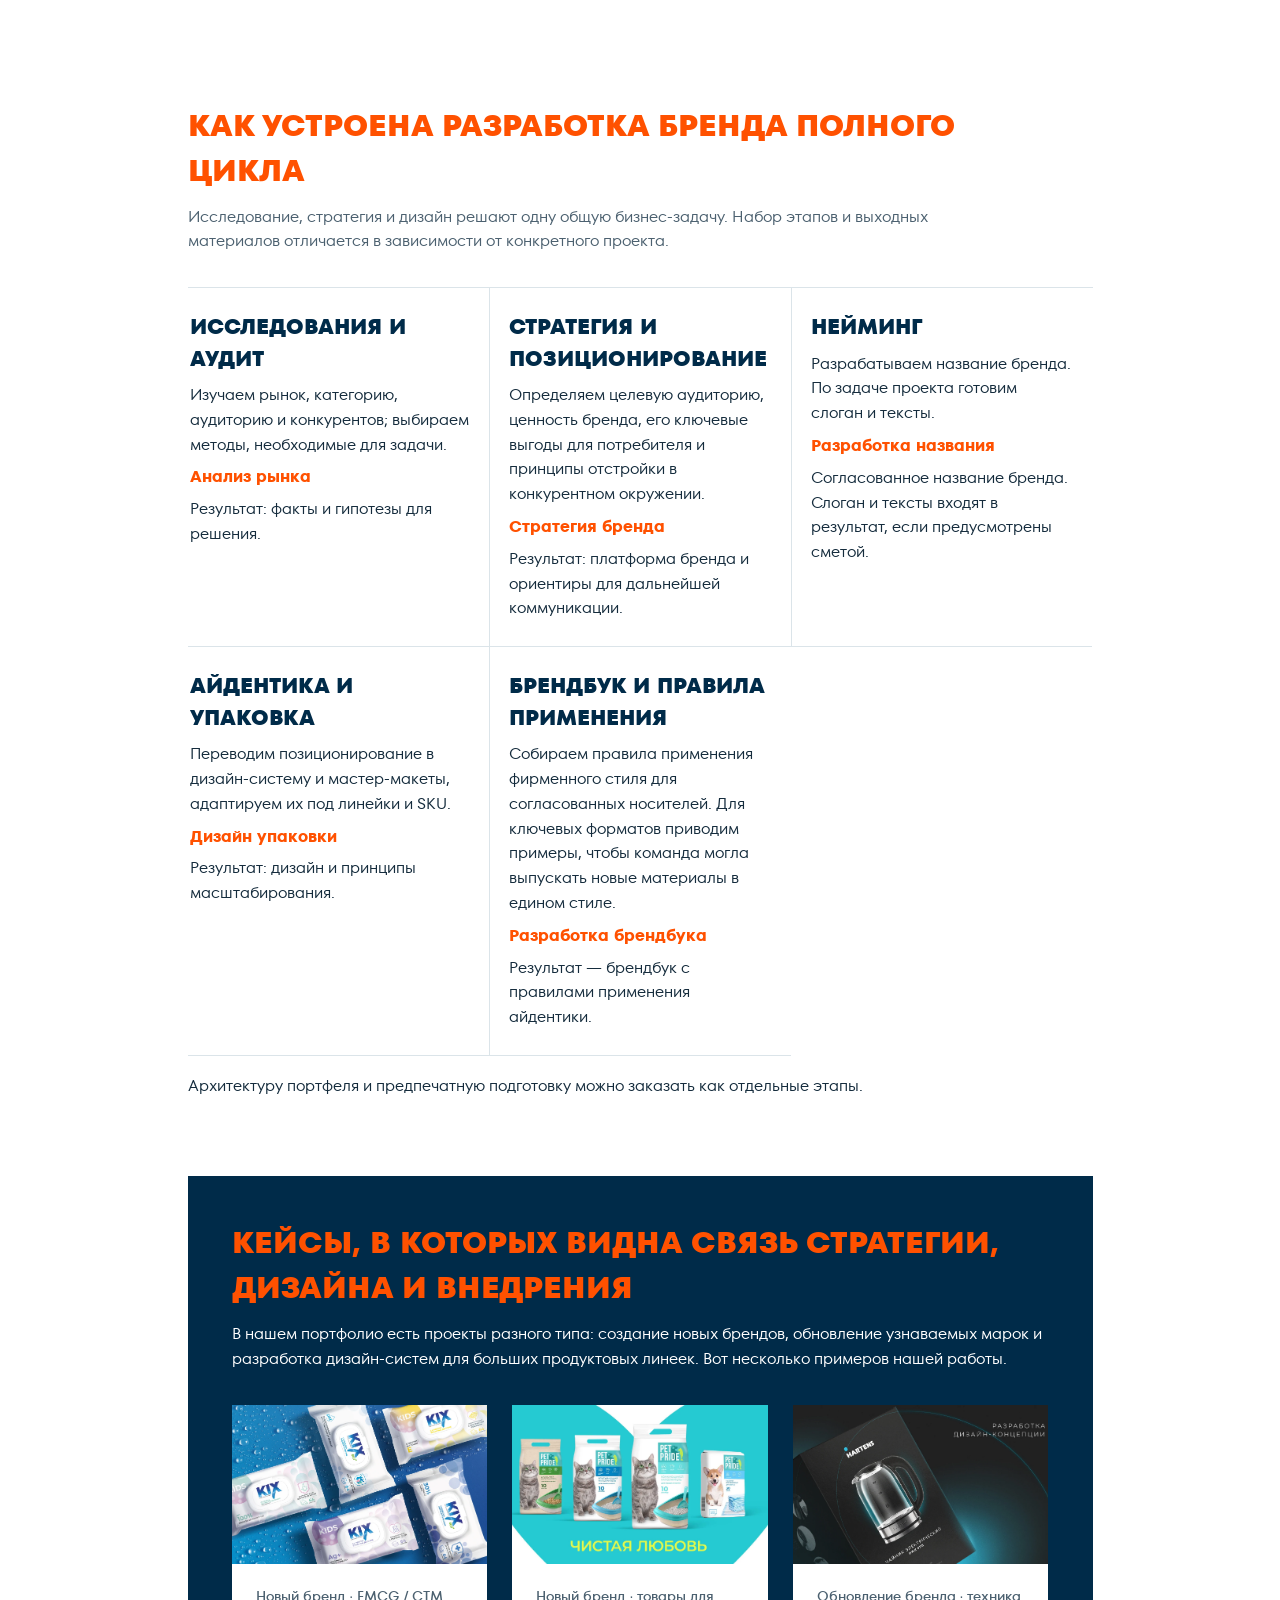
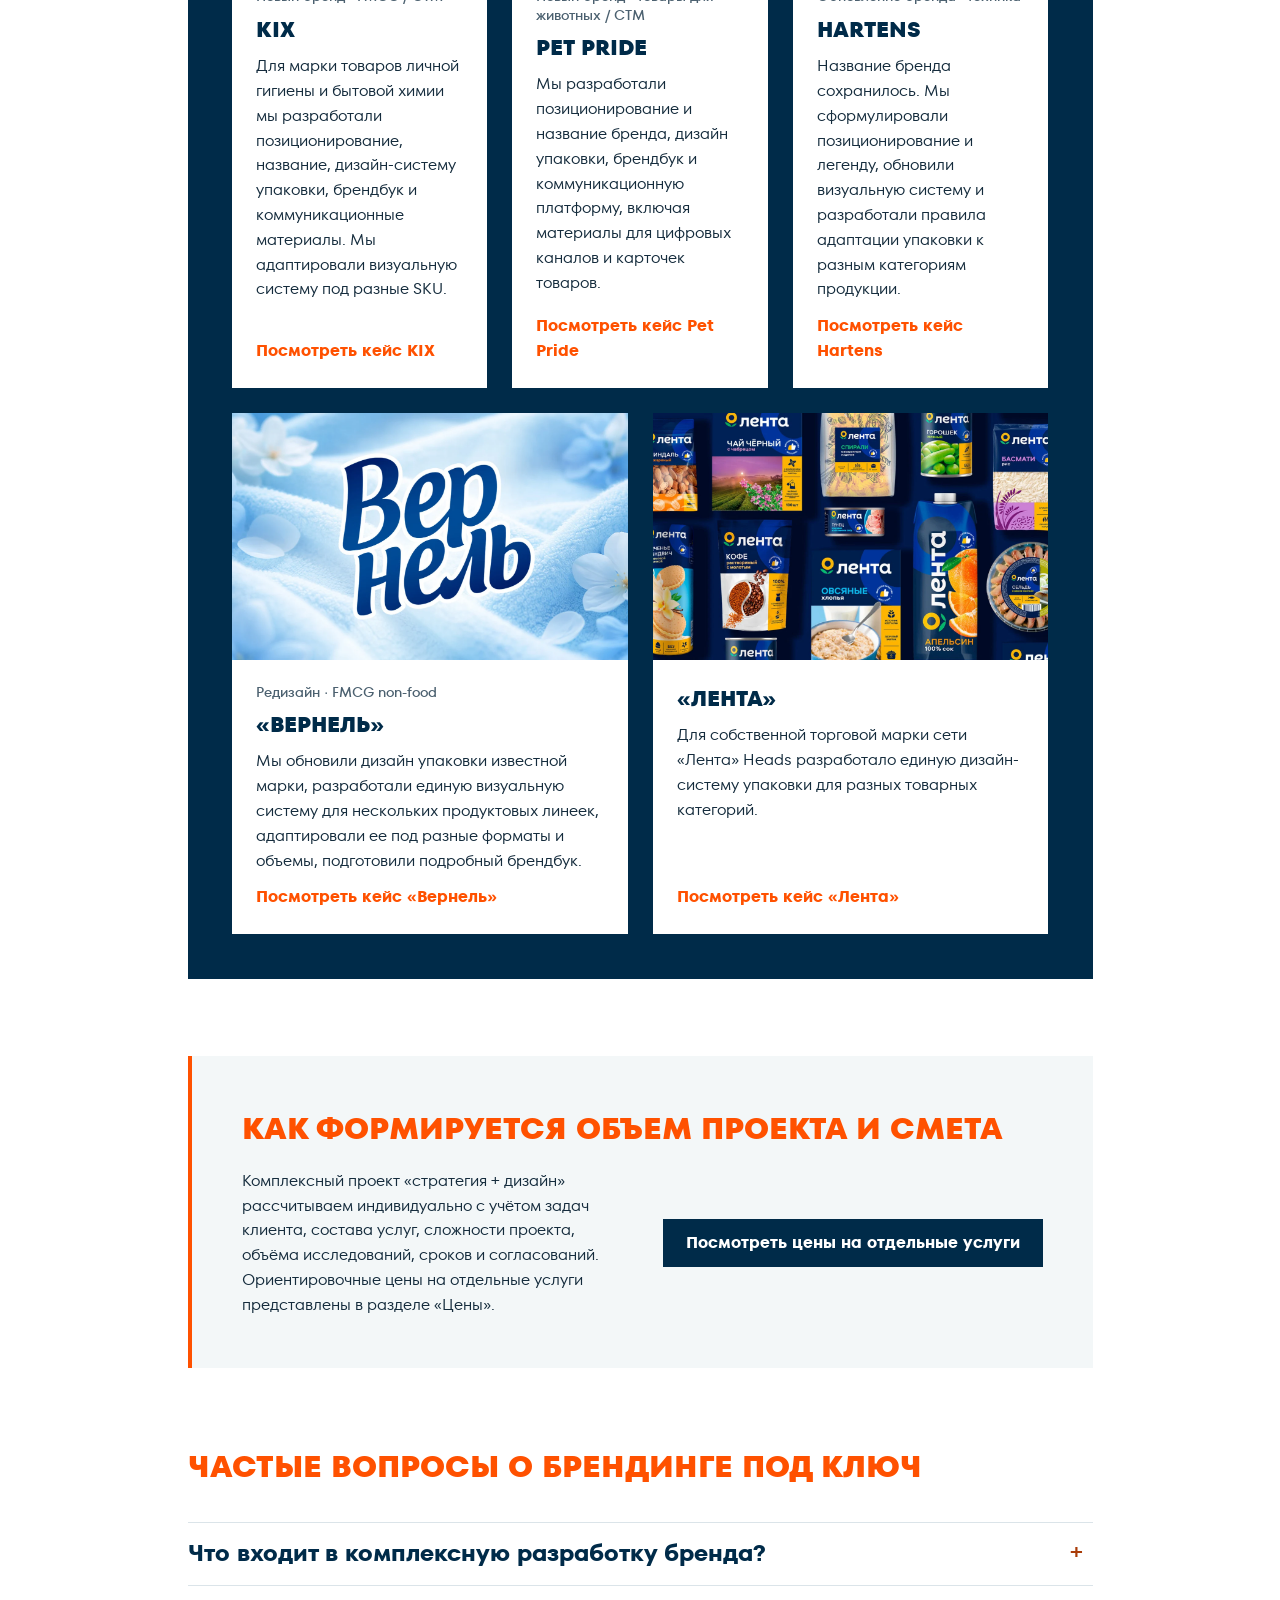
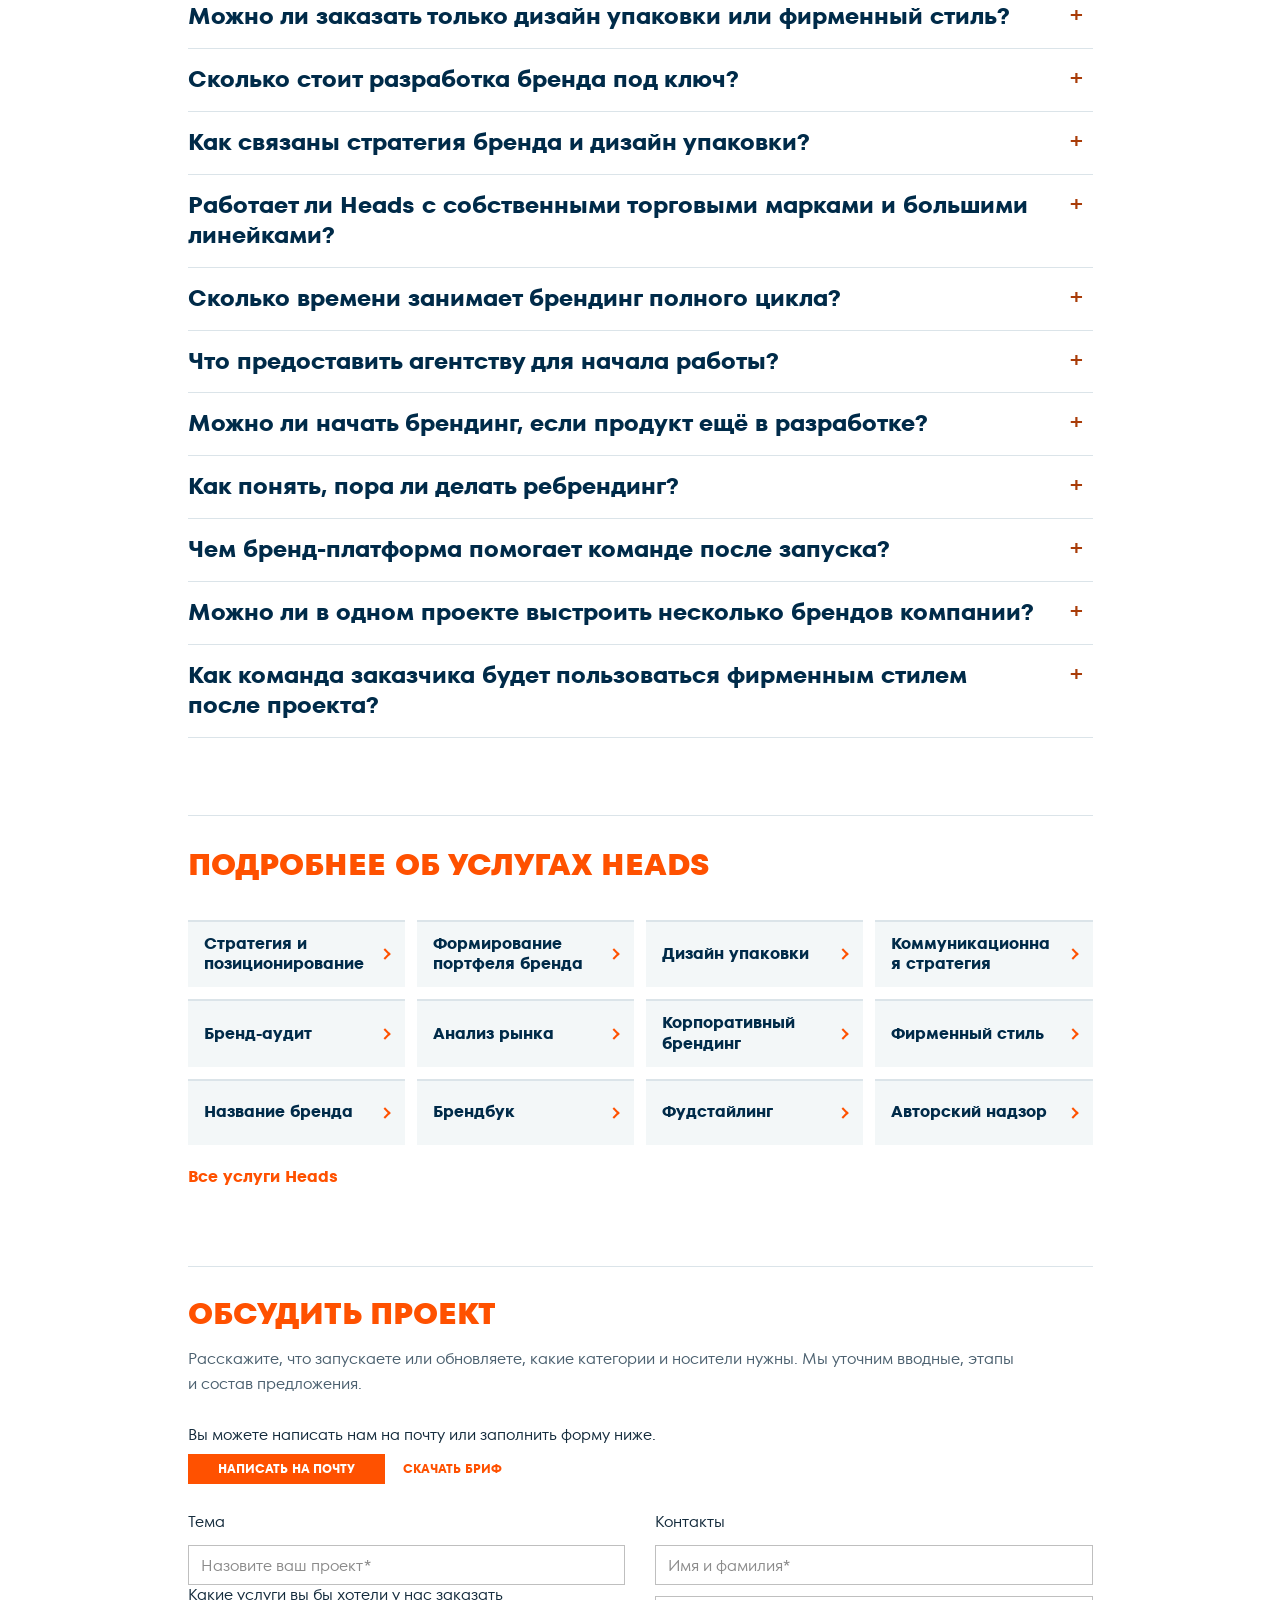
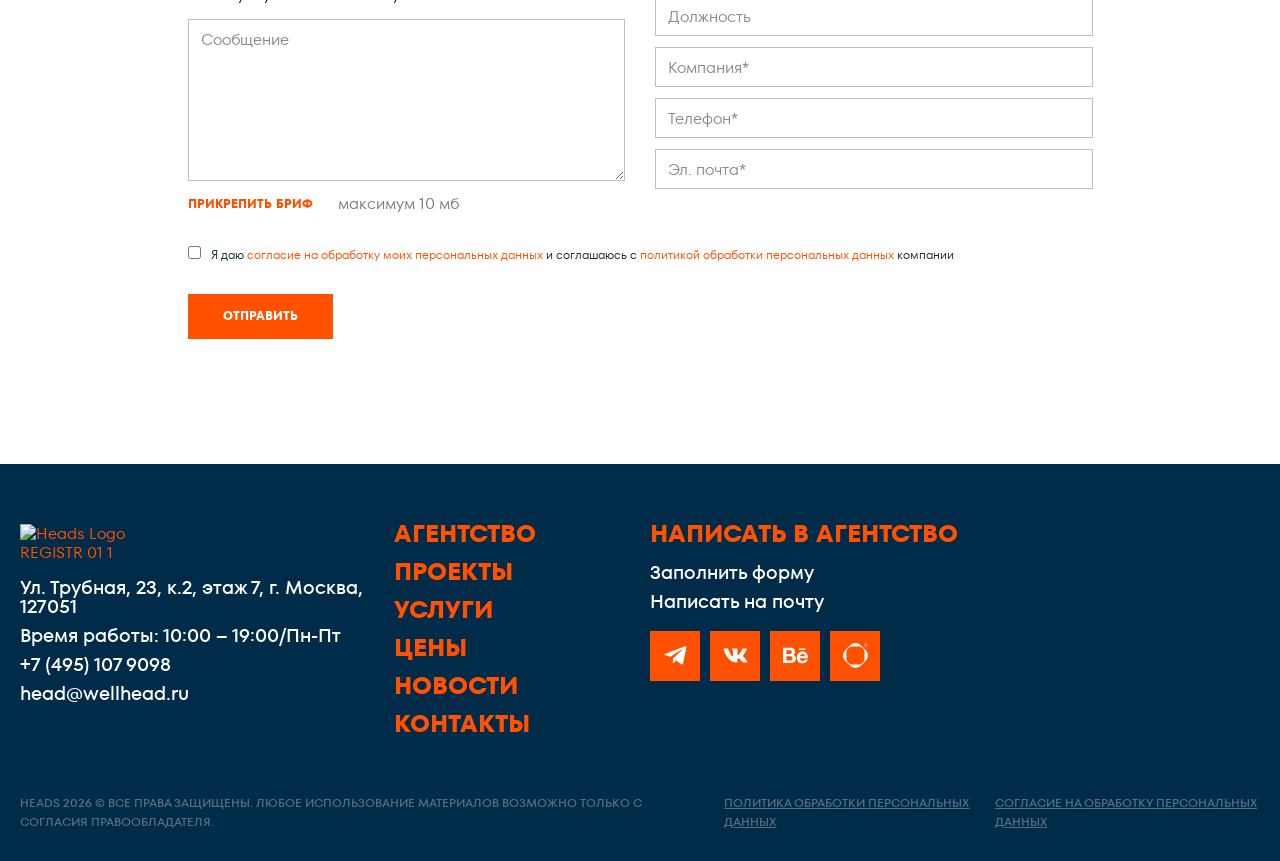
==== commit d9820704: "Match breadcrumbs to the approved brand portfolio reference" ====
--- a/index.html
+++ b/index.html
@@ -44,7 +44,7 @@
 <link rel="stylesheet" href="assets/preview.css?v=1e0feff4">
 <script src="assets/typed.umd.js?v=58424467" defer></script>
 <script src="assets/preview.js?v=e8392a5f" defer></script>
-<meta property="og:image" content="https://yagaeo.github.io/heads-services-preview/assets/geo-media/kix.webp"><link rel="stylesheet" href="assets/heads-geo.css?v=35d4a5b2"><script type="application/ld+json">{"@context": "https://schema.org", "@graph": [{"@type": "Service", "@id": "https://yagaeo.github.io/heads-services-preview/#service", "name": "Услуги брендинга полного цикла", "url": "https://yagaeo.github.io/heads-services-preview/", "description": "Heads: брендинг полного цикла для FMCG, ритейла и СТМ. Исследования, позиционирование, нейминг, дизайн упаковки и коммуникации. Этапы и кейсы.", "provider": {"@type": "Organization", "@id": "https://wellhead.ru/#organization", "name": "Heads", "url": "https://wellhead.ru/"}, "areaServed": {"@type": "Country", "name": "Россия"}}, {"@type": "FAQPage", "@id": "https://yagaeo.github.io/heads-services-preview/#geo-faq", "mainEntity": [{"@type": "Question", "name": "Что входит в комплексную разработку бренда?", "acceptedAnswer": {"@type": "Answer", "text": "Состав зависит от задачи. В проект могут входить исследования рынка и аудитории, стратегия и позиционирование, нейминг, фирменный стиль, дизайн упаковки, брендбук и коммуникационные материалы. До начала работы определяем этапы и итоговые материалы каждого этапа."}}, {"@type": "Question", "name": "Можно ли заказать только дизайн упаковки или фирменный стиль?", "acceptedAnswer": {"@type": "Answer", "text": "Да. Мы выполняем отдельные услуги, в том числе дизайн упаковки, фирменный стиль, исследования и нейминг. Если у бренда уже есть стратегия и позиционирование, можно использовать их как основу для дизайн-проекта."}}, {"@type": "Question", "name": "Сколько стоит разработка бренда под ключ?", "acceptedAnswer": {"@type": "Answer", "text": "Единой стоимости комплексной разработки бренда нет. Цена определяется индивидуально после обсуждения задач клиента, состава услуг, сложности и сроков проекта. Цены «от» в прайсе служат ориентиром, а окончательную смету формируем после согласования объёма работ"}}, {"@type": "Question", "name": "Как связаны стратегия бренда и дизайн упаковки?", "acceptedAnswer": {"@type": "Answer", "text": "Стратегия определяет аудиторию, позиционирование, обещание бренда и принципы отличия от конкурентов. Эти решения затем переводятся в визуальную систему, структуру упаковки и коммуникации. При готовой стратегии можно начинать с дизайна, а при ее отсутствии уточнить необходимые исследования."}}, {"@type": "Question", "name": "Работает ли Heads с собственными торговыми марками и большими линейками?", "acceptedAnswer": {"@type": "Answer", "text": "Да. KIX и Pet Pride показывают, как дизайн-система масштабируется на товары разных категорий. В Hartens адаптировали существующий бренд к разным товарным группам. Для сети «Лента» разработали дизайн-систему собственной торговой марки. Количество SKU и форматы определяем по брифу."}}, {"@type": "Question", "name": "Сколько времени занимает брендинг полного цикла?", "acceptedAnswer": {"@type": "Answer", "text": "Срок зависит от числа этапов, глубины исследований, объема ассортимента, наличия исходных материалов и согласований. Календарь проекта и контрольные точки определяются после обсуждения задачи. Универсального срока для всех брендов нет."}}, {"@type": "Question", "name": "Что предоставить агентству для начала работы?", "acceptedAnswer": {"@type": "Answer", "text": "Опишите задачу, продуктовые категории, аудиторию, желаемые результаты и ограничения. Если есть бриф, исследования, существующий брендбук или примеры упаковки, их можно приложить к заявке. Даже без готового брифа можно начать с описания проекта и обсудить дальнейшие шаги."}}, {"@type": "Question", "name": "Можно ли начать брендинг, если продукт ещё в разработке?", "acceptedAnswer": {"@type": "Answer", "text": "Да. На старте нам нужны описание продукта, предполагаемая аудитория, категория и планы выхода на рынок. По мере уточнения состава, формата или ассортимента проверяем, какие решения по названию и оформлению нужно пересмотреть."}}, {"@type": "Question", "name": "Как понять, пора ли делать ребрендинг?", "acceptedAnswer": {"@type": "Answer", "text": "Начинаем с бренд-аудита. Смотрим, за что покупатели ценят бренд, как он выглядит рядом с конкурентами и где оформление или коммуникации расходятся с ожиданиями аудитории. По результатам обсуждаем, что сохранить и какие элементы обновить."}}, {"@type": "Question", "name": "Чем бренд-платформа помогает команде после запуска?", "acceptedAnswer": {"@type": "Answer", "text": "В платформе закрепляем, кому адресован бренд, что он обещает и какие свойства продукта подтверждают это обещание. Команда может сверять с ней новые упаковки, рекламные сообщения и решения для ассортимента."}}, {"@type": "Question", "name": "Можно ли в одном проекте выстроить несколько брендов компании?", "acceptedAnswer": {"@type": "Answer", "text": "Да. Для этого начинаем с архитектуры портфеля: определяем аудиторию, товарные категории и роль каждого бренда. Дальше согласуем, для каких брендов нужны собственное позиционирование, название, оформление или правила развития линеек."}}, {"@type": "Question", "name": "Как команда заказчика будет пользоваться фирменным стилем после проекта?", "acceptedAnswer": {"@type": "Answer", "text": "Если в проект входит брендбук, закрепляем в нём правила применения логотипа, цвета, шрифтов и других элементов стиля. Показываем их на согласованных носителях, чтобы команде было проще выпускать новые материалы."}}]}]}</script><link rel="stylesheet" href="assets/heads-services-refined.css?v=3b25fbf5"><link rel="stylesheet" href="assets/heads-breadcrumbs.css?v=a1461473">
+<meta property="og:image" content="https://yagaeo.github.io/heads-services-preview/assets/geo-media/kix.webp"><link rel="stylesheet" href="assets/heads-geo.css?v=629a3abd"><script type="application/ld+json">{"@context": "https://schema.org", "@graph": [{"@type": "Service", "@id": "https://yagaeo.github.io/heads-services-preview/#service", "name": "Услуги брендинга полного цикла", "url": "https://yagaeo.github.io/heads-services-preview/", "description": "Heads: брендинг полного цикла для FMCG, ритейла и СТМ. Исследования, позиционирование, нейминг, дизайн упаковки и коммуникации. Этапы и кейсы.", "provider": {"@type": "Organization", "@id": "https://wellhead.ru/#organization", "name": "Heads", "url": "https://wellhead.ru/"}, "areaServed": {"@type": "Country", "name": "Россия"}}, {"@type": "FAQPage", "@id": "https://yagaeo.github.io/heads-services-preview/#geo-faq", "mainEntity": [{"@type": "Question", "name": "Что входит в комплексную разработку бренда?", "acceptedAnswer": {"@type": "Answer", "text": "Состав зависит от задачи. В проект могут входить исследования рынка и аудитории, стратегия и позиционирование, нейминг, фирменный стиль, дизайн упаковки, брендбук и коммуникационные материалы. До начала работы определяем этапы и итоговые материалы каждого этапа."}}, {"@type": "Question", "name": "Можно ли заказать только дизайн упаковки или фирменный стиль?", "acceptedAnswer": {"@type": "Answer", "text": "Да. Мы выполняем отдельные услуги, в том числе дизайн упаковки, фирменный стиль, исследования и нейминг. Если у бренда уже есть стратегия и позиционирование, можно использовать их как основу для дизайн-проекта."}}, {"@type": "Question", "name": "Сколько стоит разработка бренда под ключ?", "acceptedAnswer": {"@type": "Answer", "text": "Единой стоимости комплексной разработки бренда нет. Цена определяется индивидуально после обсуждения задач клиента, состава услуг, сложности и сроков проекта. Цены «от» в прайсе служат ориентиром, а окончательную смету формируем после согласования объёма работ"}}, {"@type": "Question", "name": "Как связаны стратегия бренда и дизайн упаковки?", "acceptedAnswer": {"@type": "Answer", "text": "Стратегия определяет аудиторию, позиционирование, обещание бренда и принципы отличия от конкурентов. Эти решения затем переводятся в визуальную систему, структуру упаковки и коммуникации. При готовой стратегии можно начинать с дизайна, а при ее отсутствии уточнить необходимые исследования."}}, {"@type": "Question", "name": "Работает ли Heads с собственными торговыми марками и большими линейками?", "acceptedAnswer": {"@type": "Answer", "text": "Да. KIX и Pet Pride показывают, как дизайн-система масштабируется на товары разных категорий. В Hartens адаптировали существующий бренд к разным товарным группам. Для сети «Лента» разработали дизайн-систему собственной торговой марки. Количество SKU и форматы определяем по брифу."}}, {"@type": "Question", "name": "Сколько времени занимает брендинг полного цикла?", "acceptedAnswer": {"@type": "Answer", "text": "Срок зависит от числа этапов, глубины исследований, объема ассортимента, наличия исходных материалов и согласований. Календарь проекта и контрольные точки определяются после обсуждения задачи. Универсального срока для всех брендов нет."}}, {"@type": "Question", "name": "Что предоставить агентству для начала работы?", "acceptedAnswer": {"@type": "Answer", "text": "Опишите задачу, продуктовые категории, аудиторию, желаемые результаты и ограничения. Если есть бриф, исследования, существующий брендбук или примеры упаковки, их можно приложить к заявке. Даже без готового брифа можно начать с описания проекта и обсудить дальнейшие шаги."}}, {"@type": "Question", "name": "Можно ли начать брендинг, если продукт ещё в разработке?", "acceptedAnswer": {"@type": "Answer", "text": "Да. На старте нам нужны описание продукта, предполагаемая аудитория, категория и планы выхода на рынок. По мере уточнения состава, формата или ассортимента проверяем, какие решения по названию и оформлению нужно пересмотреть."}}, {"@type": "Question", "name": "Как понять, пора ли делать ребрендинг?", "acceptedAnswer": {"@type": "Answer", "text": "Начинаем с бренд-аудита. Смотрим, за что покупатели ценят бренд, как он выглядит рядом с конкурентами и где оформление или коммуникации расходятся с ожиданиями аудитории. По результатам обсуждаем, что сохранить и какие элементы обновить."}}, {"@type": "Question", "name": "Чем бренд-платформа помогает команде после запуска?", "acceptedAnswer": {"@type": "Answer", "text": "В платформе закрепляем, кому адресован бренд, что он обещает и какие свойства продукта подтверждают это обещание. Команда может сверять с ней новые упаковки, рекламные сообщения и решения для ассортимента."}}, {"@type": "Question", "name": "Можно ли в одном проекте выстроить несколько брендов компании?", "acceptedAnswer": {"@type": "Answer", "text": "Да. Для этого начинаем с архитектуры портфеля: определяем аудиторию, товарные категории и роль каждого бренда. Дальше согласуем, для каких брендов нужны собственное позиционирование, название, оформление или правила развития линеек."}}, {"@type": "Question", "name": "Как команда заказчика будет пользоваться фирменным стилем после проекта?", "acceptedAnswer": {"@type": "Answer", "text": "Если в проект входит брендбук, закрепляем в нём правила применения логотипа, цвета, шрифтов и других элементов стиля. Показываем их на согласованных носителях, чтобы команде было проще выпускать новые материалы."}}]}]}</script><link rel="stylesheet" href="assets/heads-services-refined.css?v=3b25fbf5"><link rel="stylesheet" href="assets/heads-breadcrumbs.css?v=4a712f69">
 </head>
 <body class="wp-singular page-template-default page page-id-11997 page-parent wp-custom-logo wp-theme-Total wp-child-theme-total-child-theme theme-Total woocommerce-js wpex-theme wpex-responsive full-width-main-layout has-composer wpex-live-site content-full-width has-topbar has-breadcrumbs hasnt-overlay-header smooth-fonts wpex-mobile-toggle-menu-icon_buttons has-mobile-menu comment-avatars-disabled wpex-disable-mm-focus-styles wpb-js-composer js-comp-ver-8.6.1 vc_responsive elementor-default elementor-kit-13077 wpex-docready e--ua-blink e--ua-chrome e--ua-webkit wpex-window-loaded heads-preview heads-geo-page heads-review-page">
 <a class="skip-to-content" href="#content">К содержанию</a>
@@ -143,8 +143,7 @@
 				
 					
 <article id="single-blocks" class="heads-geo heads-reviewed heads-overview">
-<nav class="heads-breadcrumbs" aria-label="Путь к странице" data-heads-text-id="HEADS-S01-0202"><a href="https://wellhead.ru/" data-heads-text-id="HEADS-S01-0203">Брендинговое агентство Heads</a><span aria-hidden="true">/</span><span aria-current="page" data-heads-text-id="HEADS-S01-0204">Услуги</span></nav>
-<section class="hg-hero"><div class="hg-hero-copy"><span class="hg-eyebrow" data-heads-text-id="HEADS-S01-0002">Heads · Москва, Россия</span><h1 data-heads-text-id="HEADS-S01-0001">Услуги брендинга полного цикла</h1><p class="hg-lead" data-heads-text-id="HEADS-S01-0003">От исследования рынка до бренда, который работает на полке и в цифровых каналах</p><a class="hg-button" href="#geo-contact" data-heads-text-id="HEADS-S01-0008">Обсудить проект</a><div class="hg-copy"><p data-heads-text-id="HEADS-S01-0004">Брендинговое агентство Heads разрабатывает потребительские бренды полного цикла: от исследований, стратегии и позиционирования до нейминга, фирменного стиля, дизайна упаковки и коммуникационных материалов.</p></div></div><figure class="hg-hero-media"><a href="https://wellhead.ru/projects/kix/"><img src="assets/geo-media/kix.webp" alt="Мастер-дизайн упаковки бытовой химии и средств гигиены KIX" width="1440" height="810" decoding="async" fetchpriority="high" data-heads-text-id="HEADS-S01-0183"></a><figcaption data-heads-text-id="HEADS-S01-0184">Проект Heads для KIX</figcaption></figure></section><nav class="hg-nav" aria-label="Разделы страницы" data-heads-text-id="HEADS-S01-0185"><a class="hg-link" href="#geo-stages" data-heads-text-id="HEADS-S01-0006">Посмотреть этапы работы</a><a class="hg-link" href="#geo-cases" data-heads-text-id="HEADS-S01-0007">Кейсы полного цикла</a><a href="#geo-services">Все услуги</a><a href="#geo-price">Стоимость</a><a href="#geo-faq">FAQ</a></nav>
+<section class="hg-hero"><div class="hg-hero-copy"><nav class="heads-breadcrumbs" aria-label="Путь к странице" data-heads-text-id="HEADS-S01-0202"><a href="https://wellhead.ru/" data-heads-text-id="HEADS-S01-0203">Брендинговое агентство Heads</a><span aria-hidden="true">/</span><span aria-current="page" data-heads-text-id="HEADS-S01-0204">Услуги</span></nav><h1 data-heads-text-id="HEADS-S01-0001">Услуги брендинга полного цикла</h1><p class="hg-lead" data-heads-text-id="HEADS-S01-0003">От исследования рынка до бренда, который работает на полке и в цифровых каналах</p><a class="hg-button" href="#geo-contact" data-heads-text-id="HEADS-S01-0008">Обсудить проект</a><div class="hg-copy"><p data-heads-text-id="HEADS-S01-0004">Брендинговое агентство Heads разрабатывает потребительские бренды полного цикла: от исследований, стратегии и позиционирования до нейминга, фирменного стиля, дизайна упаковки и коммуникационных материалов.</p></div></div><figure class="hg-hero-media"><a href="https://wellhead.ru/projects/kix/"><img src="assets/geo-media/kix.webp" alt="Мастер-дизайн упаковки бытовой химии и средств гигиены KIX" width="1440" height="810" decoding="async" fetchpriority="high" data-heads-text-id="HEADS-S01-0183"></a><figcaption data-heads-text-id="HEADS-S01-0184">Проект Heads для KIX</figcaption></figure></section><nav class="hg-nav" aria-label="Разделы страницы" data-heads-text-id="HEADS-S01-0185"><a class="hg-link" href="#geo-stages" data-heads-text-id="HEADS-S01-0006">Посмотреть этапы работы</a><a class="hg-link" href="#geo-cases" data-heads-text-id="HEADS-S01-0007">Кейсы полного цикла</a><a href="#geo-services">Все услуги</a><a href="#geo-price">Стоимость</a><a href="#geo-faq">FAQ</a></nav>
 <section class="hg-section " id="geo-services"><div class="hg-section-head"><h2 data-heads-text-id="HEADS-S01-0166">Услуги агентства</h2><p data-heads-text-id="HEADS-S01-0005">Работаем с запуском новых брендов, обновлением существующих марок и развитием портфелей СТМ. Состав услуг подбираем под задачу производителя, ритейлера или команды маркетинга: можно заказать отдельный этап либо комплексную услугу.</p></div><div class="hg-services"><details class="hg-service" name="heads-service"><summary><img src="assets/media/strat.svg" alt="Стратегия и Исследования" width="44" height="44" data-heads-text-id="HEADS-S01-0010"><span data-heads-text-id="HEADS-S01-0009">Стратегия и исследования</span></summary><div class="hg-service-content"><p data-heads-text-id="HEADS-S01-0018">Стратегия – это компас, который показывает бренду нужное направление. Она определяет миссию, видение, ценности бренда, а также цели и задачи, которые необходимо достичь. Без стратегии бренд рискует не суметь эффективно использовать ресурсы и потерять свою идентичность.</p><p data-heads-text-id="HEADS-S01-0019">Исследования – это бинокль, позволяющий увидеть реальную картину рынка. Они помогают понять потребителей, изучить конкурентов и выбрать маркетинговую стратегию. Без глубокого понимания потребительского поведения, конкурентной среды и трендов бренд рискует потратить ресурсы на неэффективные кампании и упустить ценные возможности.</p><p data-heads-text-id="HEADS-S01-0020">Не рискуйте, а эффективно решайте поставленные задачи, заказав у нас:</p><ul><li><a class="hg-link" href="https://wellhead.ru/services/brend-audit/" data-heads-text-id="HEADS-S01-0021">Бренд-аудит</a></li><li><a class="hg-link" href="https://wellhead.ru/services/analiz-rynka/" data-heads-text-id="HEADS-S01-0022">Анализ рынка</a></li><li><a class="hg-link" href="https://wellhead.ru/services/kachestvennye-issledovanija/" data-heads-text-id="HEADS-S01-0023">Качественные исследования</a></li><li><a class="hg-link" href="https://wellhead.ru/services/kolichestvennye-issledovanija/" data-heads-text-id="HEADS-S01-0024">Количественные исследования</a></li><li><a class="hg-link" href="https://wellhead.ru/services/segmentacija-potrebitelej/" data-heads-text-id="HEADS-S01-0025">Сегментация потребителей</a></li><li><a class="hg-link" href="strategija-i-pozicionirovanie/" data-heads-text-id="HEADS-S01-0026">Стратегия и позиционирование</a></li><li><a class="hg-link" href="formirovanie-portfelja-brendov/" data-heads-text-id="HEADS-S01-0027">Формирование портфеля бренда</a></li><li><a class="hg-link" href="https://wellhead.ru/services/strategicheskie-sessii-i-vorkshopy/" data-heads-text-id="HEADS-S01-0028">Стратегические сессии и воркшопы</a></li><li><a class="hg-link" href="https://wellhead.ru/services/kommunikacionnaja-strategija/" data-heads-text-id="HEADS-S01-0029">Коммуникационная стратегия</a></li></ul></div></details><details class="hg-service" name="heads-service"><summary><img src="assets/media/style.svg" alt="Фирменный стиль" width="44" height="44" data-heads-text-id="HEADS-S01-0012"><span data-heads-text-id="HEADS-S01-0011">Фирменный стиль</span></summary><div class="hg-service-content"><p data-heads-text-id="HEADS-S01-0031">Для команды Heads разработка фирменного стиля — это воплощение стратегии и позиционирования бренда в визуальных решениях, которые отражают его характер, ценности и помогают выстроить связь с целевой аудиторией.</p><p data-heads-text-id="HEADS-S01-0032">Помогите своему бренду добиться успеха на рынке, заказав у нас:</p><ul><li><a class="hg-link" href="https://wellhead.ru/services/korporativnyj-brending/" data-heads-text-id="HEADS-S01-0033">Корпоративный брендинг</a></li><li><a class="hg-link" href="https://wellhead.ru/services/firmennyj-stil/" data-heads-text-id="HEADS-S01-0034">Фирменный стиль</a></li><li><a class="hg-link" href="https://wellhead.ru/services/sozdanie-logotipa/" data-heads-text-id="HEADS-S01-0035">Создание логотипа</a></li><li><a class="hg-link" href="https://wellhead.ru/services/brendbook/" data-heads-text-id="HEADS-S01-0036">Брендбук</a></li><li><a class="hg-link" href="https://wellhead.ru/services/dizajn-sajta/" data-heads-text-id="HEADS-S01-0037">Дизайн сайта</a></li><li><a class="hg-link" href="https://wellhead.ru/services/oformlenie-torgovogo-prostranstva/" data-heads-text-id="HEADS-S01-0038">Оформление торгового пространства</a></li><li><a class="hg-link" href="https://wellhead.ru/services/avtorskij-nadzor/" data-heads-text-id="HEADS-S01-0039">Авторский надзор</a></li></ul></div></details><details class="hg-service" name="heads-service"><summary><img src="assets/media/design.svg" alt="Дизайн упаковки" width="44" height="44" data-heads-text-id="HEADS-S01-0014"><span data-heads-text-id="HEADS-S01-0013">Дизайн упаковки</span></summary><div class="hg-service-content"><p data-heads-text-id="HEADS-S01-0047">Дизайн упаковки формирует первое впечатление о продукте и помогает ему выделиться среди конкурентов. Он должен не только привлекать внимание, но и передавать характер бренда, подчёркивать преимущества продукта и быть понятным покупателю. Команда Heads объединяет стратегический подход и креативные решения, чтобы создавать узнаваемую и выразительную упаковку.</p><p data-heads-text-id="HEADS-S01-0048">Повысьте продажи, заказав у нас:</p><ul><li><a class="hg-link" href="dizajn-upakovki/" data-heads-text-id="HEADS-S01-0049">Дизайн упаковки</a></li><li><a class="hg-link" href="https://wellhead.ru/services/fudstajling/" data-heads-text-id="HEADS-S01-0050">Фудстайлинг</a></li><li><a class="hg-link" href="https://wellhead.ru/services/razrabotka-formy-upakovki/" data-heads-text-id="HEADS-S01-0051">Форма упаковки</a></li><li><a class="hg-link" href="https://wellhead.ru/services/brendbook/" data-heads-text-id="HEADS-S01-0052">Брендбук</a></li><li><a class="hg-link" href="https://wellhead.ru/services/tirazhirovanie/" data-heads-text-id="HEADS-S01-0053">Тиражирование</a></li><li><a class="hg-link" href="https://wellhead.ru/services/podgotovka-k-pechati/" data-heads-text-id="HEADS-S01-0054">Подготовка к печати</a></li></ul></div></details><details class="hg-service" name="heads-service"><summary><img src="assets/media/name.svg" alt="Нейминг и креатив" width="44" height="44" data-heads-text-id="HEADS-S01-0016"><span data-heads-text-id="HEADS-S01-0015">Нейминг и креатив</span></summary><div class="hg-service-content"><p data-heads-text-id="HEADS-S01-0041">Нейминг помогает бренду обрести узнаваемое имя, которое отражает его характер, ценности и позиционирование. Креативные решения развивают эту идею в коммуникациях, помогают выделиться среди конкурентов и выстроить эмоциональную связь с аудиторией.</p><p data-heads-text-id="HEADS-S01-0042">Оживите свой бренд, заказав у нас:</p><ul><li><a class="hg-link" href="https://wellhead.ru/services/slogan-brenda/" data-heads-text-id="HEADS-S01-0043">Слоган бренда</a></li><li><a class="hg-link" href="https://wellhead.ru/services/nazvanie-brenda/" data-heads-text-id="HEADS-S01-0044">Название бренда</a></li><li><a class="hg-link" href="https://wellhead.ru/services/kreativnaja-koncepcija/" data-heads-text-id="HEADS-S01-0045">Креативная концепция</a></li></ul></div></details></div></section>
 <section class="hg-section " id="geo-scenarios"><div class="hg-section-head"><h2 data-heads-text-id="HEADS-S01-0085">С какой задачей стоит обратиться в Heads</h2><p data-heads-text-id="HEADS-S01-0086">Подбор агентства начинается с задачи: создать новую марку, обновить знакомый бренд или выстроить ассортимент. Для каждого сценария требуется свой набор исследований, решений и материалов.</p></div><div class="hg-grid "><article class="hg-card"><h3 data-heads-text-id="HEADS-S01-0088">Запуск продукта или бренда с нуля</h3><p data-heads-text-id="HEADS-S01-0089">Нужно найти позиционирование, разработать название, упаковку и систему коммуникаций. Определяем конкурентный контекст и создаем основу, которую можно развивать вместе с ассортиментом.</p><p data-heads-text-id="HEADS-S01-0090">Примеры: KIX и Pet Pride.</p></article><article class="hg-card"><h3 data-heads-text-id="HEADS-S01-0092">Обновление существующей марки</h3><p data-heads-text-id="HEADS-S01-0093">У бренда уже есть узнаваемые элементы и аудитория. Изучаем, что важно сохранить, затем обновляем образ, структуру линеек и правила использования дизайна.</p><p data-heads-text-id="HEADS-S01-0094">Примеры: Hartens и «Вернель» (разные задачи и объем работ).</p></article><article class="hg-card"><h3 data-heads-text-id="HEADS-S01-0096">Развитие нескольких категорий и SKU</h3><p data-heads-text-id="HEADS-S01-0097">Нужна архитектура брендов и упаковка, которая сохраняет узнаваемость при расширении ассортимента: мастер-дизайн, дифференциация линеек, правила адаптации.</p><p data-heads-text-id="HEADS-S01-0098">Примеры: KIX, Pet Pride и Hartens.</p></article></div></section>
 <section class="hg-section " id="geo-stages"><div class="hg-section-head"><h2 data-heads-text-id="HEADS-S01-0056">Как устроена разработка бренда полного цикла</h2><p data-heads-text-id="HEADS-S01-0057">Исследование, стратегия и дизайн решают одну общую бизнес-задачу. Набор этапов и выходных материалов отличается в зависимости от конкретного проекта.</p></div><div class="hg-stage-grid"><div class="hg-stage"><h3 data-heads-text-id="HEADS-S01-0059">Исследования и аудит</h3><p data-heads-text-id="HEADS-S01-0060">Изучаем рынок, категорию, аудиторию и конкурентов; выбираем методы, необходимые для задачи.</p><a class="hg-link" href="https://wellhead.ru/services/analiz-rynka/" data-heads-text-id="HEADS-S01-0061">Анализ рынка</a><p data-heads-text-id="HEADS-S01-0062">Результат: факты и гипотезы для решения.</p></div><div class="hg-stage"><h3 data-heads-text-id="HEADS-S01-0064">Стратегия и позиционирование</h3><p data-heads-text-id="HEADS-S01-0065">Определяем целевую аудиторию, ценность бренда, его ключевые выгоды для потребителя и принципы отстройки в конкурентном окружении.</p><a class="hg-link" href="strategija-i-pozicionirovanie/" data-heads-text-id="HEADS-S01-0066">Стратегия бренда</a><p data-heads-text-id="HEADS-S01-0067">Результат: платформа бренда и ориентиры для дальнейшей коммуникации.</p></div><div class="hg-stage"><h3 data-heads-text-id="HEADS-S01-0069">Нейминг</h3><p data-heads-text-id="HEADS-S01-0070">Разрабатываем название бренда. По задаче проекта готовим слоган и тексты.</p><a class="hg-link" href="https://wellhead.ru/services/nazvanie-brenda/" data-heads-text-id="HEADS-S01-0071">Разработка названия</a><p data-heads-text-id="HEADS-S01-0072">Согласованное название бренда. Слоган и тексты входят в результат, если предусмотрены сметой.</p></div><div class="hg-stage"><h3 data-heads-text-id="HEADS-S01-0074">Айдентика и упаковка</h3><p data-heads-text-id="HEADS-S01-0075">Переводим позиционирование в дизайн-систему и мастер-макеты, адаптируем их под линейки и SKU.</p><a class="hg-link" href="dizajn-upakovki/" data-heads-text-id="HEADS-S01-0076">Дизайн упаковки</a><p data-heads-text-id="HEADS-S01-0077">Результат: дизайн и принципы масштабирования.</p></div><div class="hg-stage"><h3 data-heads-text-id="HEADS-S01-0079">Брендбук и правила применения</h3><p data-heads-text-id="HEADS-S01-0080">Собираем правила применения фирменного стиля для согласованных носителей. Для ключевых форматов приводим примеры, чтобы команда могла выпускать новые материалы в едином стиле.</p><a class="hg-link" href="https://wellhead.ru/services/brendbook/" data-heads-text-id="HEADS-S01-0081">Разработка брендбука</a><p data-heads-text-id="HEADS-S01-0082">Результат — брендбук с правилами применения айдентики.</p></div></div><div class="hs-inline"><p data-heads-text-id="HEADS-S01-0083">Архитектуру портфеля и предпечатную подготовку можно заказать как отдельные этапы.</p></div></section>
--- a/assets/heads-geo.css
+++ b/assets/heads-geo.css
@@ -55,15 +55,8 @@
   gap: clamp(25px, 4.5vw, 76px);
   padding: clamp(25px, 3.8vw, 60px) 0 30px;
 }
-.heads-geo > .heads-breadcrumbs + .hg-hero {
-  padding-top: 18px;
-}
-.hg-eyebrow {
-  display: inline-block;
-  margin: 0 0 18px;
-  font: 14px/1.35 "TT Fors Bold", sans-serif;
-  text-decoration: none;
-  color: var(--hg-muted);
+.hg-hero-copy {
+  align-self: start;
 }
 .hg-hero p.hg-lead {
   font: 400 clamp(19px, 1.86vw, 28px)/1.27 "TT Fors Medium", sans-serif;
--- a/assets/heads-breadcrumbs.css
+++ b/assets/heads-breadcrumbs.css
@@ -1,17 +1,27 @@
+@font-face {
+  font-family: "Heads Breadcrumbs";
+  src: url("fonts/tt_fors_bold-webfont.woff2") format("woff2");
+  font-style: normal;
+  font-weight: 700;
+  font-display: swap;
+}
+
 .heads-breadcrumbs {
   --breadcrumb-orange: #ff5100;
-  --breadcrumb-blue: #002b49;
-  display: flex;
-  flex-wrap: wrap;
-  align-items: baseline;
-  gap: 4px 8px;
-  padding-top: 25px;
-  color: #4c6170;
-  font: 400 14px/1.4 "TT Fors Regular", "TT Fors", sans-serif;
+  --breadcrumb-blue: #4c6170;
+  margin: 0 0 18px;
+  color: var(--breadcrumb-blue);
+  font: 700 14px/1.35 "Heads Breadcrumbs", "TT Fors", sans-serif;
+  overflow-wrap: anywhere;
+}
+
+.heads-breadcrumbs > [aria-hidden="true"] {
+  margin-inline: 4px;
 }
 
 main .heads-breadcrumbs > a {
   color: var(--breadcrumb-orange);
+  font: inherit;
   text-decoration: none;
   text-underline-offset: 3px;
 }
@@ -24,6 +34,4 @@
 
 .heads-breadcrumbs > [aria-current="page"] {
   color: var(--breadcrumb-blue);
-  font-family: "TT Fors Bold", "TT Fors", sans-serif;
-  font-weight: 700;
 }
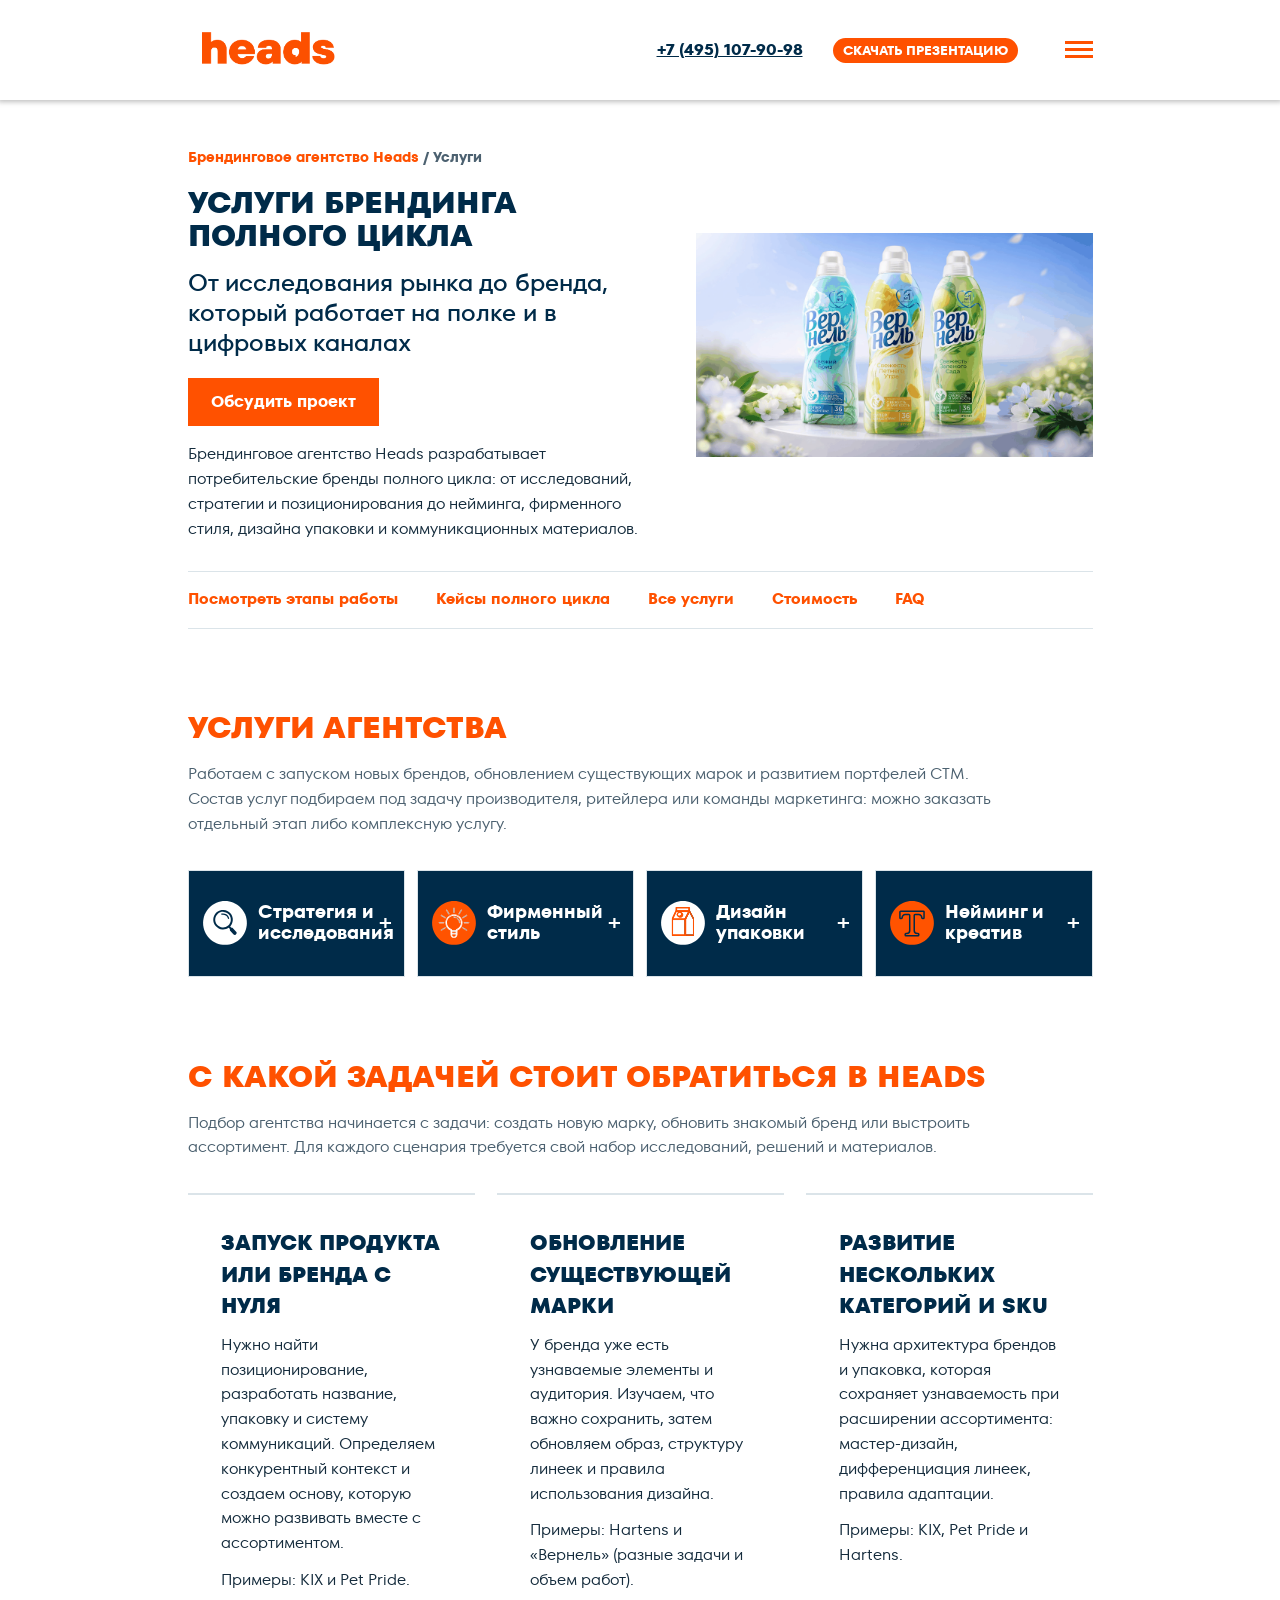
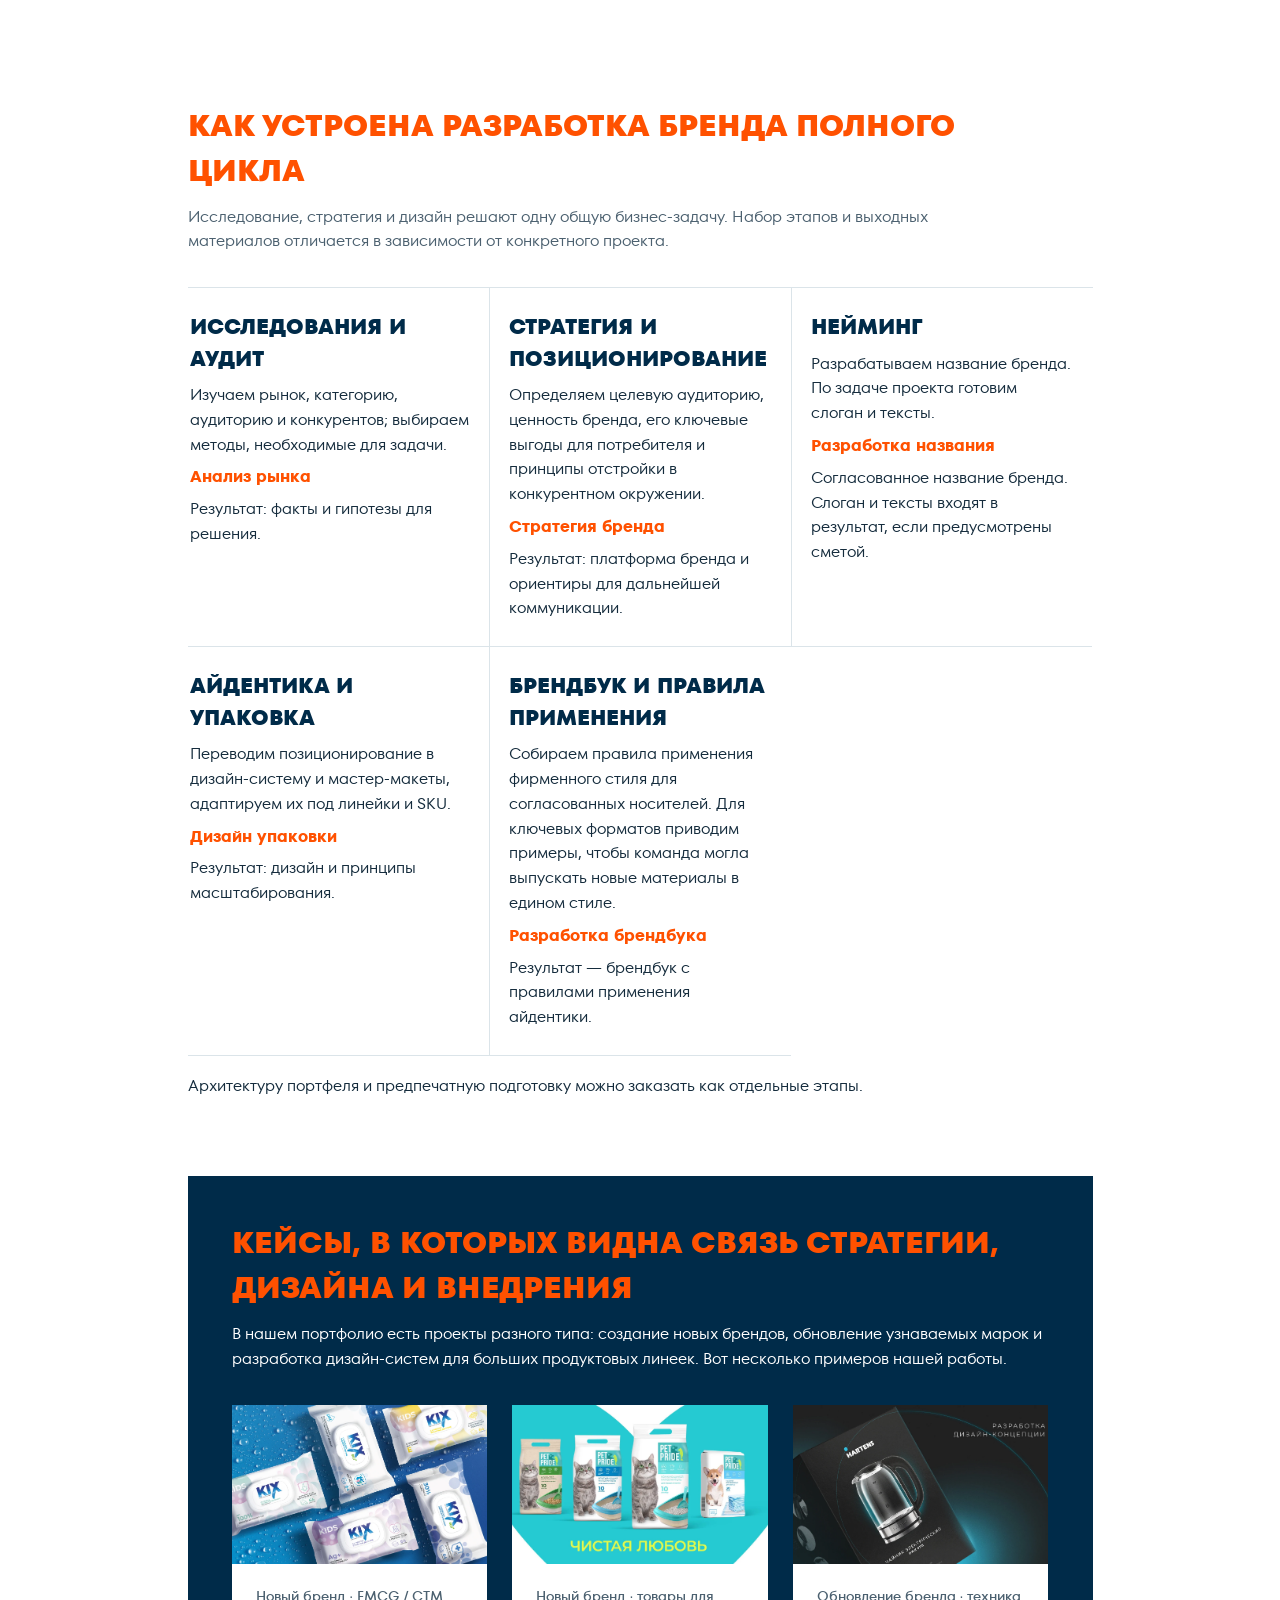
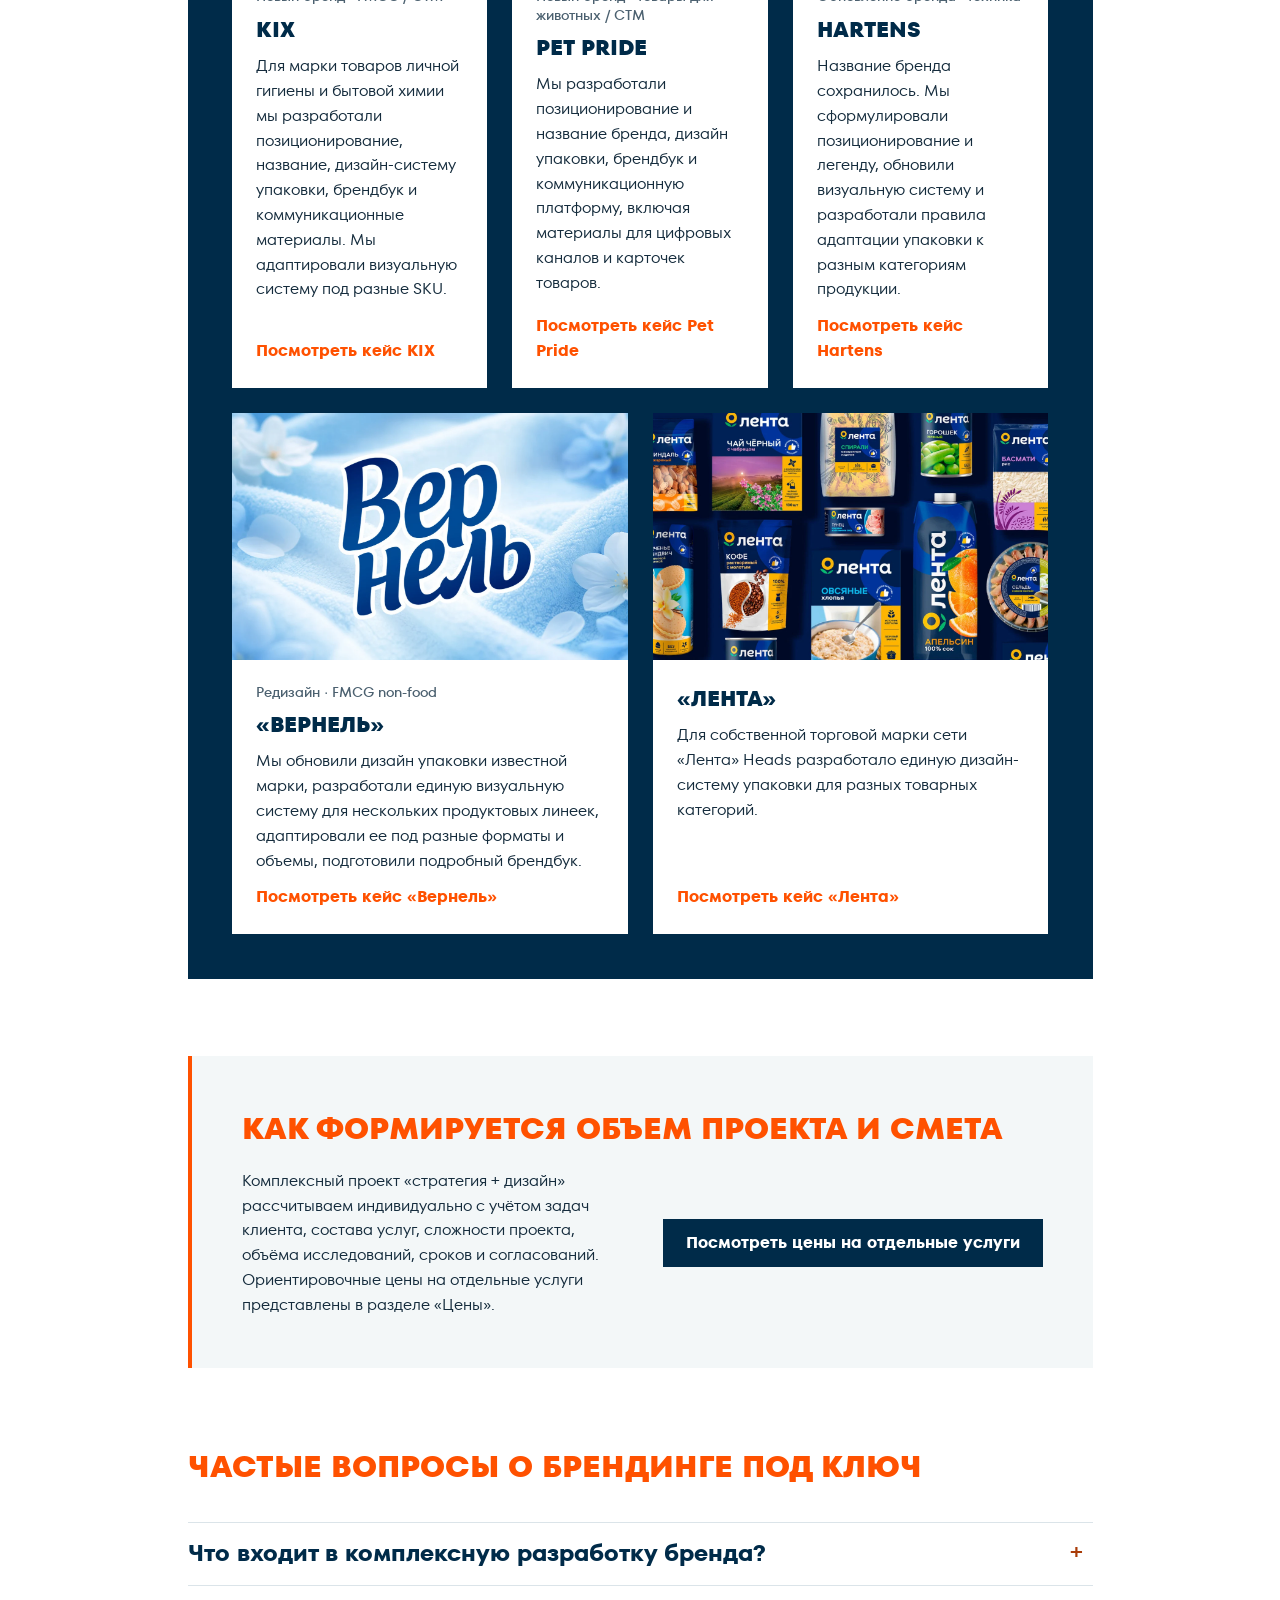
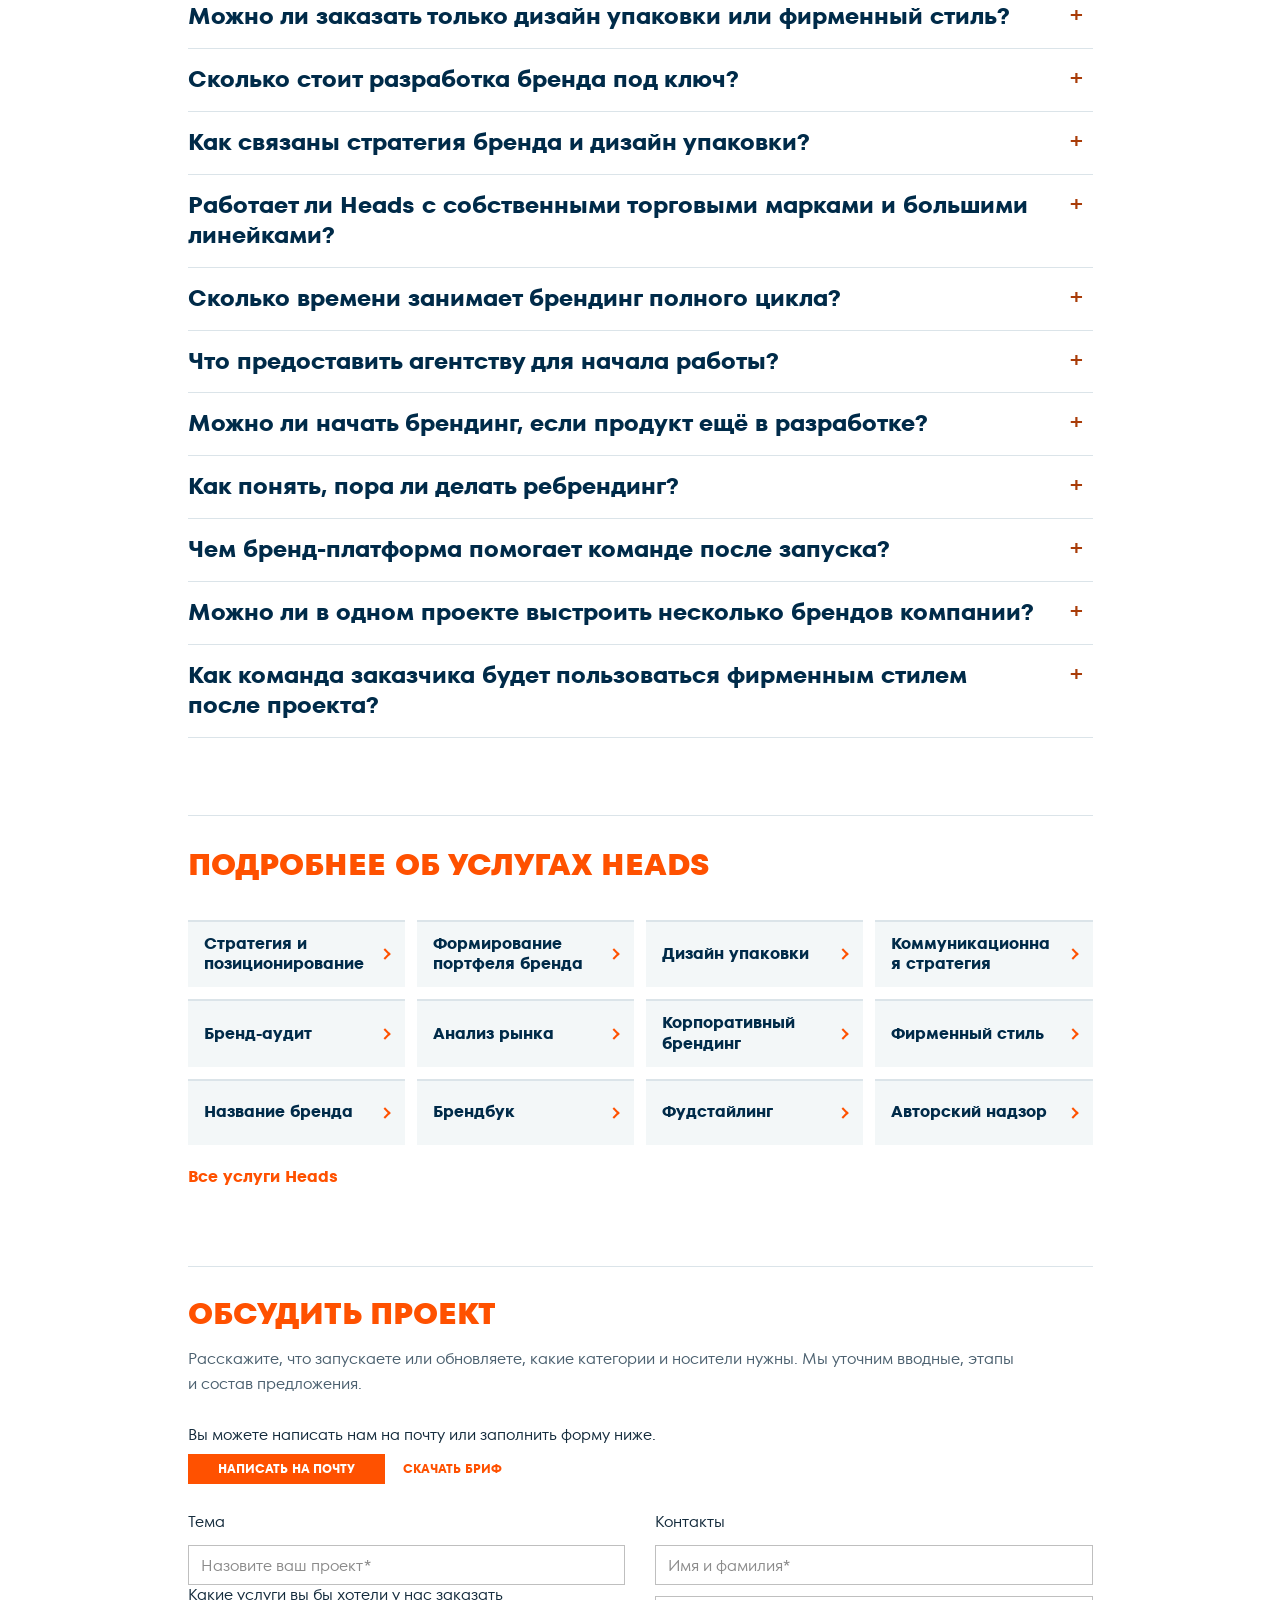
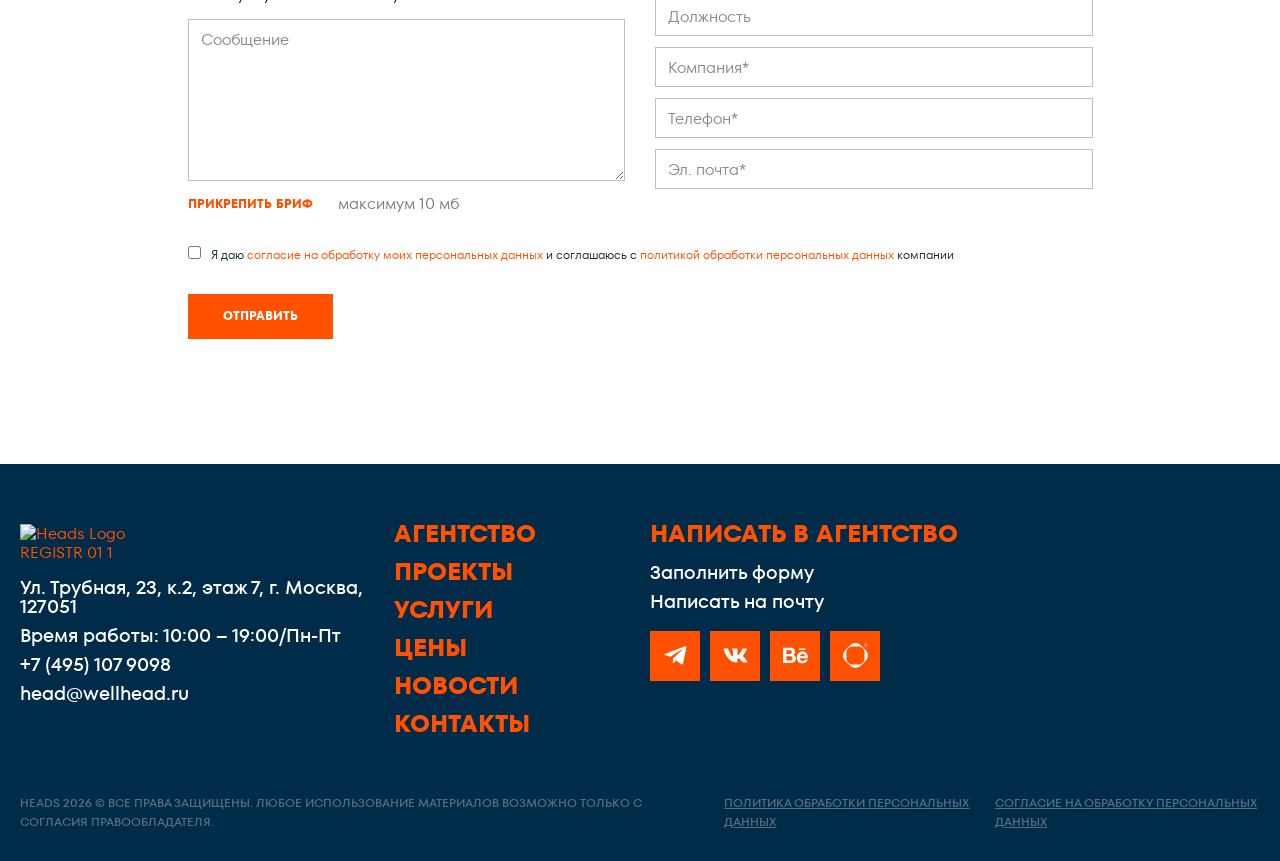
==== commit 2d81d180: "Animate the full-cycle branding hero with three Heads cases" ====
--- a/index.html
+++ b/index.html
@@ -44,7 +44,7 @@
 <link rel="stylesheet" href="assets/preview.css?v=1e0feff4">
 <script src="assets/typed.umd.js?v=58424467" defer></script>
 <script src="assets/preview.js?v=e8392a5f" defer></script>
-<meta property="og:image" content="https://yagaeo.github.io/heads-services-preview/assets/geo-media/kix.webp"><link rel="stylesheet" href="assets/heads-geo.css?v=629a3abd"><script type="application/ld+json">{"@context": "https://schema.org", "@graph": [{"@type": "Service", "@id": "https://yagaeo.github.io/heads-services-preview/#service", "name": "Услуги брендинга полного цикла", "url": "https://yagaeo.github.io/heads-services-preview/", "description": "Heads: брендинг полного цикла для FMCG, ритейла и СТМ. Исследования, позиционирование, нейминг, дизайн упаковки и коммуникации. Этапы и кейсы.", "provider": {"@type": "Organization", "@id": "https://wellhead.ru/#organization", "name": "Heads", "url": "https://wellhead.ru/"}, "areaServed": {"@type": "Country", "name": "Россия"}}, {"@type": "FAQPage", "@id": "https://yagaeo.github.io/heads-services-preview/#geo-faq", "mainEntity": [{"@type": "Question", "name": "Что входит в комплексную разработку бренда?", "acceptedAnswer": {"@type": "Answer", "text": "Состав зависит от задачи. В проект могут входить исследования рынка и аудитории, стратегия и позиционирование, нейминг, фирменный стиль, дизайн упаковки, брендбук и коммуникационные материалы. До начала работы определяем этапы и итоговые материалы каждого этапа."}}, {"@type": "Question", "name": "Можно ли заказать только дизайн упаковки или фирменный стиль?", "acceptedAnswer": {"@type": "Answer", "text": "Да. Мы выполняем отдельные услуги, в том числе дизайн упаковки, фирменный стиль, исследования и нейминг. Если у бренда уже есть стратегия и позиционирование, можно использовать их как основу для дизайн-проекта."}}, {"@type": "Question", "name": "Сколько стоит разработка бренда под ключ?", "acceptedAnswer": {"@type": "Answer", "text": "Единой стоимости комплексной разработки бренда нет. Цена определяется индивидуально после обсуждения задач клиента, состава услуг, сложности и сроков проекта. Цены «от» в прайсе служат ориентиром, а окончательную смету формируем после согласования объёма работ"}}, {"@type": "Question", "name": "Как связаны стратегия бренда и дизайн упаковки?", "acceptedAnswer": {"@type": "Answer", "text": "Стратегия определяет аудиторию, позиционирование, обещание бренда и принципы отличия от конкурентов. Эти решения затем переводятся в визуальную систему, структуру упаковки и коммуникации. При готовой стратегии можно начинать с дизайна, а при ее отсутствии уточнить необходимые исследования."}}, {"@type": "Question", "name": "Работает ли Heads с собственными торговыми марками и большими линейками?", "acceptedAnswer": {"@type": "Answer", "text": "Да. KIX и Pet Pride показывают, как дизайн-система масштабируется на товары разных категорий. В Hartens адаптировали существующий бренд к разным товарным группам. Для сети «Лента» разработали дизайн-систему собственной торговой марки. Количество SKU и форматы определяем по брифу."}}, {"@type": "Question", "name": "Сколько времени занимает брендинг полного цикла?", "acceptedAnswer": {"@type": "Answer", "text": "Срок зависит от числа этапов, глубины исследований, объема ассортимента, наличия исходных материалов и согласований. Календарь проекта и контрольные точки определяются после обсуждения задачи. Универсального срока для всех брендов нет."}}, {"@type": "Question", "name": "Что предоставить агентству для начала работы?", "acceptedAnswer": {"@type": "Answer", "text": "Опишите задачу, продуктовые категории, аудиторию, желаемые результаты и ограничения. Если есть бриф, исследования, существующий брендбук или примеры упаковки, их можно приложить к заявке. Даже без готового брифа можно начать с описания проекта и обсудить дальнейшие шаги."}}, {"@type": "Question", "name": "Можно ли начать брендинг, если продукт ещё в разработке?", "acceptedAnswer": {"@type": "Answer", "text": "Да. На старте нам нужны описание продукта, предполагаемая аудитория, категория и планы выхода на рынок. По мере уточнения состава, формата или ассортимента проверяем, какие решения по названию и оформлению нужно пересмотреть."}}, {"@type": "Question", "name": "Как понять, пора ли делать ребрендинг?", "acceptedAnswer": {"@type": "Answer", "text": "Начинаем с бренд-аудита. Смотрим, за что покупатели ценят бренд, как он выглядит рядом с конкурентами и где оформление или коммуникации расходятся с ожиданиями аудитории. По результатам обсуждаем, что сохранить и какие элементы обновить."}}, {"@type": "Question", "name": "Чем бренд-платформа помогает команде после запуска?", "acceptedAnswer": {"@type": "Answer", "text": "В платформе закрепляем, кому адресован бренд, что он обещает и какие свойства продукта подтверждают это обещание. Команда может сверять с ней новые упаковки, рекламные сообщения и решения для ассортимента."}}, {"@type": "Question", "name": "Можно ли в одном проекте выстроить несколько брендов компании?", "acceptedAnswer": {"@type": "Answer", "text": "Да. Для этого начинаем с архитектуры портфеля: определяем аудиторию, товарные категории и роль каждого бренда. Дальше согласуем, для каких брендов нужны собственное позиционирование, название, оформление или правила развития линеек."}}, {"@type": "Question", "name": "Как команда заказчика будет пользоваться фирменным стилем после проекта?", "acceptedAnswer": {"@type": "Answer", "text": "Если в проект входит брендбук, закрепляем в нём правила применения логотипа, цвета, шрифтов и других элементов стиля. Показываем их на согласованных носителях, чтобы команде было проще выпускать новые материалы."}}]}]}</script><link rel="stylesheet" href="assets/heads-services-refined.css?v=3b25fbf5"><link rel="stylesheet" href="assets/heads-breadcrumbs.css?v=4a712f69">
+<meta property="og:image" content="https://yagaeo.github.io/heads-services-preview/assets/geo-media/full-cycle-cases-poster.webp"><link rel="stylesheet" href="assets/heads-geo.css?v=629a3abd"><script type="application/ld+json">{"@context": "https://schema.org", "@graph": [{"@type": "Service", "@id": "https://yagaeo.github.io/heads-services-preview/#service", "name": "Услуги брендинга полного цикла", "url": "https://yagaeo.github.io/heads-services-preview/", "description": "Heads: брендинг полного цикла для FMCG, ритейла и СТМ. Исследования, позиционирование, нейминг, дизайн упаковки и коммуникации. Этапы и кейсы.", "provider": {"@type": "Organization", "@id": "https://wellhead.ru/#organization", "name": "Heads", "url": "https://wellhead.ru/"}, "areaServed": {"@type": "Country", "name": "Россия"}}, {"@type": "FAQPage", "@id": "https://yagaeo.github.io/heads-services-preview/#geo-faq", "mainEntity": [{"@type": "Question", "name": "Что входит в комплексную разработку бренда?", "acceptedAnswer": {"@type": "Answer", "text": "Состав зависит от задачи. В проект могут входить исследования рынка и аудитории, стратегия и позиционирование, нейминг, фирменный стиль, дизайн упаковки, брендбук и коммуникационные материалы. До начала работы определяем этапы и итоговые материалы каждого этапа."}}, {"@type": "Question", "name": "Можно ли заказать только дизайн упаковки или фирменный стиль?", "acceptedAnswer": {"@type": "Answer", "text": "Да. Мы выполняем отдельные услуги, в том числе дизайн упаковки, фирменный стиль, исследования и нейминг. Если у бренда уже есть стратегия и позиционирование, можно использовать их как основу для дизайн-проекта."}}, {"@type": "Question", "name": "Сколько стоит разработка бренда под ключ?", "acceptedAnswer": {"@type": "Answer", "text": "Единой стоимости комплексной разработки бренда нет. Цена определяется индивидуально после обсуждения задач клиента, состава услуг, сложности и сроков проекта. Цены «от» в прайсе служат ориентиром, а окончательную смету формируем после согласования объёма работ"}}, {"@type": "Question", "name": "Как связаны стратегия бренда и дизайн упаковки?", "acceptedAnswer": {"@type": "Answer", "text": "Стратегия определяет аудиторию, позиционирование, обещание бренда и принципы отличия от конкурентов. Эти решения затем переводятся в визуальную систему, структуру упаковки и коммуникации. При готовой стратегии можно начинать с дизайна, а при ее отсутствии уточнить необходимые исследования."}}, {"@type": "Question", "name": "Работает ли Heads с собственными торговыми марками и большими линейками?", "acceptedAnswer": {"@type": "Answer", "text": "Да. KIX и Pet Pride показывают, как дизайн-система масштабируется на товары разных категорий. В Hartens адаптировали существующий бренд к разным товарным группам. Для сети «Лента» разработали дизайн-систему собственной торговой марки. Количество SKU и форматы определяем по брифу."}}, {"@type": "Question", "name": "Сколько времени занимает брендинг полного цикла?", "acceptedAnswer": {"@type": "Answer", "text": "Срок зависит от числа этапов, глубины исследований, объема ассортимента, наличия исходных материалов и согласований. Календарь проекта и контрольные точки определяются после обсуждения задачи. Универсального срока для всех брендов нет."}}, {"@type": "Question", "name": "Что предоставить агентству для начала работы?", "acceptedAnswer": {"@type": "Answer", "text": "Опишите задачу, продуктовые категории, аудиторию, желаемые результаты и ограничения. Если есть бриф, исследования, существующий брендбук или примеры упаковки, их можно приложить к заявке. Даже без готового брифа можно начать с описания проекта и обсудить дальнейшие шаги."}}, {"@type": "Question", "name": "Можно ли начать брендинг, если продукт ещё в разработке?", "acceptedAnswer": {"@type": "Answer", "text": "Да. На старте нам нужны описание продукта, предполагаемая аудитория, категория и планы выхода на рынок. По мере уточнения состава, формата или ассортимента проверяем, какие решения по названию и оформлению нужно пересмотреть."}}, {"@type": "Question", "name": "Как понять, пора ли делать ребрендинг?", "acceptedAnswer": {"@type": "Answer", "text": "Начинаем с бренд-аудита. Смотрим, за что покупатели ценят бренд, как он выглядит рядом с конкурентами и где оформление или коммуникации расходятся с ожиданиями аудитории. По результатам обсуждаем, что сохранить и какие элементы обновить."}}, {"@type": "Question", "name": "Чем бренд-платформа помогает команде после запуска?", "acceptedAnswer": {"@type": "Answer", "text": "В платформе закрепляем, кому адресован бренд, что он обещает и какие свойства продукта подтверждают это обещание. Команда может сверять с ней новые упаковки, рекламные сообщения и решения для ассортимента."}}, {"@type": "Question", "name": "Можно ли в одном проекте выстроить несколько брендов компании?", "acceptedAnswer": {"@type": "Answer", "text": "Да. Для этого начинаем с архитектуры портфеля: определяем аудиторию, товарные категории и роль каждого бренда. Дальше согласуем, для каких брендов нужны собственное позиционирование, название, оформление или правила развития линеек."}}, {"@type": "Question", "name": "Как команда заказчика будет пользоваться фирменным стилем после проекта?", "acceptedAnswer": {"@type": "Answer", "text": "Если в проект входит брендбук, закрепляем в нём правила применения логотипа, цвета, шрифтов и других элементов стиля. Показываем их на согласованных носителях, чтобы команде было проще выпускать новые материалы."}}]}]}</script><link rel="stylesheet" href="assets/heads-services-refined.css?v=3b25fbf5"><link rel="stylesheet" href="assets/heads-breadcrumbs.css?v=4a712f69">
 </head>
 <body class="wp-singular page-template-default page page-id-11997 page-parent wp-custom-logo wp-theme-Total wp-child-theme-total-child-theme theme-Total woocommerce-js wpex-theme wpex-responsive full-width-main-layout has-composer wpex-live-site content-full-width has-topbar has-breadcrumbs hasnt-overlay-header smooth-fonts wpex-mobile-toggle-menu-icon_buttons has-mobile-menu comment-avatars-disabled wpex-disable-mm-focus-styles wpb-js-composer js-comp-ver-8.6.1 vc_responsive elementor-default elementor-kit-13077 wpex-docready e--ua-blink e--ua-chrome e--ua-webkit wpex-window-loaded heads-preview heads-geo-page heads-review-page">
 <a class="skip-to-content" href="#content">К содержанию</a>
@@ -143,7 +143,7 @@
 				
 					
 <article id="single-blocks" class="heads-geo heads-reviewed heads-overview">
-<section class="hg-hero"><div class="hg-hero-copy"><nav class="heads-breadcrumbs" aria-label="Путь к странице" data-heads-text-id="HEADS-S01-0202"><a href="https://wellhead.ru/" data-heads-text-id="HEADS-S01-0203">Брендинговое агентство Heads</a><span aria-hidden="true">/</span><span aria-current="page" data-heads-text-id="HEADS-S01-0204">Услуги</span></nav><h1 data-heads-text-id="HEADS-S01-0001">Услуги брендинга полного цикла</h1><p class="hg-lead" data-heads-text-id="HEADS-S01-0003">От исследования рынка до бренда, который работает на полке и в цифровых каналах</p><a class="hg-button" href="#geo-contact" data-heads-text-id="HEADS-S01-0008">Обсудить проект</a><div class="hg-copy"><p data-heads-text-id="HEADS-S01-0004">Брендинговое агентство Heads разрабатывает потребительские бренды полного цикла: от исследований, стратегии и позиционирования до нейминга, фирменного стиля, дизайна упаковки и коммуникационных материалов.</p></div></div><figure class="hg-hero-media"><a href="https://wellhead.ru/projects/kix/"><img src="assets/geo-media/kix.webp" alt="Мастер-дизайн упаковки бытовой химии и средств гигиены KIX" width="1440" height="810" decoding="async" fetchpriority="high" data-heads-text-id="HEADS-S01-0183"></a><figcaption data-heads-text-id="HEADS-S01-0184">Проект Heads для KIX</figcaption></figure></section><nav class="hg-nav" aria-label="Разделы страницы" data-heads-text-id="HEADS-S01-0185"><a class="hg-link" href="#geo-stages" data-heads-text-id="HEADS-S01-0006">Посмотреть этапы работы</a><a class="hg-link" href="#geo-cases" data-heads-text-id="HEADS-S01-0007">Кейсы полного цикла</a><a href="#geo-services">Все услуги</a><a href="#geo-price">Стоимость</a><a href="#geo-faq">FAQ</a></nav>
+<section class="hg-hero"><div class="hg-hero-copy"><nav class="heads-breadcrumbs" aria-label="Путь к странице" data-heads-text-id="HEADS-S01-0202"><a href="https://wellhead.ru/" data-heads-text-id="HEADS-S01-0203">Брендинговое агентство Heads</a><span aria-hidden="true">/</span><span aria-current="page" data-heads-text-id="HEADS-S01-0204">Услуги</span></nav><h1 data-heads-text-id="HEADS-S01-0001">Услуги брендинга полного цикла</h1><p class="hg-lead" data-heads-text-id="HEADS-S01-0003">От исследования рынка до бренда, который работает на полке и в цифровых каналах</p><a class="hg-button" href="#geo-contact" data-heads-text-id="HEADS-S01-0008">Обсудить проект</a><div class="hg-copy"><p data-heads-text-id="HEADS-S01-0004">Брендинговое агентство Heads разрабатывает потребительские бренды полного цикла: от исследований, стратегии и позиционирования до нейминга, фирменного стиля, дизайна упаковки и коммуникационных материалов.</p></div></div><figure class="hg-hero-media"><picture class="hs-picture"><source media="(prefers-reduced-motion: reduce)" srcset="assets/geo-media/full-cycle-cases-poster.webp"><img src="assets/geo-media/full-cycle-cases.gif" alt="Примеры дизайна упаковки Heads для KIMCHI x SREDA, KIX и «Вернеля»" width="1056" height="594" decoding="async" fetchpriority="high" data-heads-text-id="HEADS-S01-0183"></picture></figure></section><nav class="hg-nav" aria-label="Разделы страницы" data-heads-text-id="HEADS-S01-0185"><a class="hg-link" href="#geo-stages" data-heads-text-id="HEADS-S01-0006">Посмотреть этапы работы</a><a class="hg-link" href="#geo-cases" data-heads-text-id="HEADS-S01-0007">Кейсы полного цикла</a><a href="#geo-services">Все услуги</a><a href="#geo-price">Стоимость</a><a href="#geo-faq">FAQ</a></nav>
 <section class="hg-section " id="geo-services"><div class="hg-section-head"><h2 data-heads-text-id="HEADS-S01-0166">Услуги агентства</h2><p data-heads-text-id="HEADS-S01-0005">Работаем с запуском новых брендов, обновлением существующих марок и развитием портфелей СТМ. Состав услуг подбираем под задачу производителя, ритейлера или команды маркетинга: можно заказать отдельный этап либо комплексную услугу.</p></div><div class="hg-services"><details class="hg-service" name="heads-service"><summary><img src="assets/media/strat.svg" alt="Стратегия и Исследования" width="44" height="44" data-heads-text-id="HEADS-S01-0010"><span data-heads-text-id="HEADS-S01-0009">Стратегия и исследования</span></summary><div class="hg-service-content"><p data-heads-text-id="HEADS-S01-0018">Стратегия – это компас, который показывает бренду нужное направление. Она определяет миссию, видение, ценности бренда, а также цели и задачи, которые необходимо достичь. Без стратегии бренд рискует не суметь эффективно использовать ресурсы и потерять свою идентичность.</p><p data-heads-text-id="HEADS-S01-0019">Исследования – это бинокль, позволяющий увидеть реальную картину рынка. Они помогают понять потребителей, изучить конкурентов и выбрать маркетинговую стратегию. Без глубокого понимания потребительского поведения, конкурентной среды и трендов бренд рискует потратить ресурсы на неэффективные кампании и упустить ценные возможности.</p><p data-heads-text-id="HEADS-S01-0020">Не рискуйте, а эффективно решайте поставленные задачи, заказав у нас:</p><ul><li><a class="hg-link" href="https://wellhead.ru/services/brend-audit/" data-heads-text-id="HEADS-S01-0021">Бренд-аудит</a></li><li><a class="hg-link" href="https://wellhead.ru/services/analiz-rynka/" data-heads-text-id="HEADS-S01-0022">Анализ рынка</a></li><li><a class="hg-link" href="https://wellhead.ru/services/kachestvennye-issledovanija/" data-heads-text-id="HEADS-S01-0023">Качественные исследования</a></li><li><a class="hg-link" href="https://wellhead.ru/services/kolichestvennye-issledovanija/" data-heads-text-id="HEADS-S01-0024">Количественные исследования</a></li><li><a class="hg-link" href="https://wellhead.ru/services/segmentacija-potrebitelej/" data-heads-text-id="HEADS-S01-0025">Сегментация потребителей</a></li><li><a class="hg-link" href="strategija-i-pozicionirovanie/" data-heads-text-id="HEADS-S01-0026">Стратегия и позиционирование</a></li><li><a class="hg-link" href="formirovanie-portfelja-brendov/" data-heads-text-id="HEADS-S01-0027">Формирование портфеля бренда</a></li><li><a class="hg-link" href="https://wellhead.ru/services/strategicheskie-sessii-i-vorkshopy/" data-heads-text-id="HEADS-S01-0028">Стратегические сессии и воркшопы</a></li><li><a class="hg-link" href="https://wellhead.ru/services/kommunikacionnaja-strategija/" data-heads-text-id="HEADS-S01-0029">Коммуникационная стратегия</a></li></ul></div></details><details class="hg-service" name="heads-service"><summary><img src="assets/media/style.svg" alt="Фирменный стиль" width="44" height="44" data-heads-text-id="HEADS-S01-0012"><span data-heads-text-id="HEADS-S01-0011">Фирменный стиль</span></summary><div class="hg-service-content"><p data-heads-text-id="HEADS-S01-0031">Для команды Heads разработка фирменного стиля — это воплощение стратегии и позиционирования бренда в визуальных решениях, которые отражают его характер, ценности и помогают выстроить связь с целевой аудиторией.</p><p data-heads-text-id="HEADS-S01-0032">Помогите своему бренду добиться успеха на рынке, заказав у нас:</p><ul><li><a class="hg-link" href="https://wellhead.ru/services/korporativnyj-brending/" data-heads-text-id="HEADS-S01-0033">Корпоративный брендинг</a></li><li><a class="hg-link" href="https://wellhead.ru/services/firmennyj-stil/" data-heads-text-id="HEADS-S01-0034">Фирменный стиль</a></li><li><a class="hg-link" href="https://wellhead.ru/services/sozdanie-logotipa/" data-heads-text-id="HEADS-S01-0035">Создание логотипа</a></li><li><a class="hg-link" href="https://wellhead.ru/services/brendbook/" data-heads-text-id="HEADS-S01-0036">Брендбук</a></li><li><a class="hg-link" href="https://wellhead.ru/services/dizajn-sajta/" data-heads-text-id="HEADS-S01-0037">Дизайн сайта</a></li><li><a class="hg-link" href="https://wellhead.ru/services/oformlenie-torgovogo-prostranstva/" data-heads-text-id="HEADS-S01-0038">Оформление торгового пространства</a></li><li><a class="hg-link" href="https://wellhead.ru/services/avtorskij-nadzor/" data-heads-text-id="HEADS-S01-0039">Авторский надзор</a></li></ul></div></details><details class="hg-service" name="heads-service"><summary><img src="assets/media/design.svg" alt="Дизайн упаковки" width="44" height="44" data-heads-text-id="HEADS-S01-0014"><span data-heads-text-id="HEADS-S01-0013">Дизайн упаковки</span></summary><div class="hg-service-content"><p data-heads-text-id="HEADS-S01-0047">Дизайн упаковки формирует первое впечатление о продукте и помогает ему выделиться среди конкурентов. Он должен не только привлекать внимание, но и передавать характер бренда, подчёркивать преимущества продукта и быть понятным покупателю. Команда Heads объединяет стратегический подход и креативные решения, чтобы создавать узнаваемую и выразительную упаковку.</p><p data-heads-text-id="HEADS-S01-0048">Повысьте продажи, заказав у нас:</p><ul><li><a class="hg-link" href="dizajn-upakovki/" data-heads-text-id="HEADS-S01-0049">Дизайн упаковки</a></li><li><a class="hg-link" href="https://wellhead.ru/services/fudstajling/" data-heads-text-id="HEADS-S01-0050">Фудстайлинг</a></li><li><a class="hg-link" href="https://wellhead.ru/services/razrabotka-formy-upakovki/" data-heads-text-id="HEADS-S01-0051">Форма упаковки</a></li><li><a class="hg-link" href="https://wellhead.ru/services/brendbook/" data-heads-text-id="HEADS-S01-0052">Брендбук</a></li><li><a class="hg-link" href="https://wellhead.ru/services/tirazhirovanie/" data-heads-text-id="HEADS-S01-0053">Тиражирование</a></li><li><a class="hg-link" href="https://wellhead.ru/services/podgotovka-k-pechati/" data-heads-text-id="HEADS-S01-0054">Подготовка к печати</a></li></ul></div></details><details class="hg-service" name="heads-service"><summary><img src="assets/media/name.svg" alt="Нейминг и креатив" width="44" height="44" data-heads-text-id="HEADS-S01-0016"><span data-heads-text-id="HEADS-S01-0015">Нейминг и креатив</span></summary><div class="hg-service-content"><p data-heads-text-id="HEADS-S01-0041">Нейминг помогает бренду обрести узнаваемое имя, которое отражает его характер, ценности и позиционирование. Креативные решения развивают эту идею в коммуникациях, помогают выделиться среди конкурентов и выстроить эмоциональную связь с аудиторией.</p><p data-heads-text-id="HEADS-S01-0042">Оживите свой бренд, заказав у нас:</p><ul><li><a class="hg-link" href="https://wellhead.ru/services/slogan-brenda/" data-heads-text-id="HEADS-S01-0043">Слоган бренда</a></li><li><a class="hg-link" href="https://wellhead.ru/services/nazvanie-brenda/" data-heads-text-id="HEADS-S01-0044">Название бренда</a></li><li><a class="hg-link" href="https://wellhead.ru/services/kreativnaja-koncepcija/" data-heads-text-id="HEADS-S01-0045">Креативная концепция</a></li></ul></div></details></div></section>
 <section class="hg-section " id="geo-scenarios"><div class="hg-section-head"><h2 data-heads-text-id="HEADS-S01-0085">С какой задачей стоит обратиться в Heads</h2><p data-heads-text-id="HEADS-S01-0086">Подбор агентства начинается с задачи: создать новую марку, обновить знакомый бренд или выстроить ассортимент. Для каждого сценария требуется свой набор исследований, решений и материалов.</p></div><div class="hg-grid "><article class="hg-card"><h3 data-heads-text-id="HEADS-S01-0088">Запуск продукта или бренда с нуля</h3><p data-heads-text-id="HEADS-S01-0089">Нужно найти позиционирование, разработать название, упаковку и систему коммуникаций. Определяем конкурентный контекст и создаем основу, которую можно развивать вместе с ассортиментом.</p><p data-heads-text-id="HEADS-S01-0090">Примеры: KIX и Pet Pride.</p></article><article class="hg-card"><h3 data-heads-text-id="HEADS-S01-0092">Обновление существующей марки</h3><p data-heads-text-id="HEADS-S01-0093">У бренда уже есть узнаваемые элементы и аудитория. Изучаем, что важно сохранить, затем обновляем образ, структуру линеек и правила использования дизайна.</p><p data-heads-text-id="HEADS-S01-0094">Примеры: Hartens и «Вернель» (разные задачи и объем работ).</p></article><article class="hg-card"><h3 data-heads-text-id="HEADS-S01-0096">Развитие нескольких категорий и SKU</h3><p data-heads-text-id="HEADS-S01-0097">Нужна архитектура брендов и упаковка, которая сохраняет узнаваемость при расширении ассортимента: мастер-дизайн, дифференциация линеек, правила адаптации.</p><p data-heads-text-id="HEADS-S01-0098">Примеры: KIX, Pet Pride и Hartens.</p></article></div></section>
 <section class="hg-section " id="geo-stages"><div class="hg-section-head"><h2 data-heads-text-id="HEADS-S01-0056">Как устроена разработка бренда полного цикла</h2><p data-heads-text-id="HEADS-S01-0057">Исследование, стратегия и дизайн решают одну общую бизнес-задачу. Набор этапов и выходных материалов отличается в зависимости от конкретного проекта.</p></div><div class="hg-stage-grid"><div class="hg-stage"><h3 data-heads-text-id="HEADS-S01-0059">Исследования и аудит</h3><p data-heads-text-id="HEADS-S01-0060">Изучаем рынок, категорию, аудиторию и конкурентов; выбираем методы, необходимые для задачи.</p><a class="hg-link" href="https://wellhead.ru/services/analiz-rynka/" data-heads-text-id="HEADS-S01-0061">Анализ рынка</a><p data-heads-text-id="HEADS-S01-0062">Результат: факты и гипотезы для решения.</p></div><div class="hg-stage"><h3 data-heads-text-id="HEADS-S01-0064">Стратегия и позиционирование</h3><p data-heads-text-id="HEADS-S01-0065">Определяем целевую аудиторию, ценность бренда, его ключевые выгоды для потребителя и принципы отстройки в конкурентном окружении.</p><a class="hg-link" href="strategija-i-pozicionirovanie/" data-heads-text-id="HEADS-S01-0066">Стратегия бренда</a><p data-heads-text-id="HEADS-S01-0067">Результат: платформа бренда и ориентиры для дальнейшей коммуникации.</p></div><div class="hg-stage"><h3 data-heads-text-id="HEADS-S01-0069">Нейминг</h3><p data-heads-text-id="HEADS-S01-0070">Разрабатываем название бренда. По задаче проекта готовим слоган и тексты.</p><a class="hg-link" href="https://wellhead.ru/services/nazvanie-brenda/" data-heads-text-id="HEADS-S01-0071">Разработка названия</a><p data-heads-text-id="HEADS-S01-0072">Согласованное название бренда. Слоган и тексты входят в результат, если предусмотрены сметой.</p></div><div class="hg-stage"><h3 data-heads-text-id="HEADS-S01-0074">Айдентика и упаковка</h3><p data-heads-text-id="HEADS-S01-0075">Переводим позиционирование в дизайн-систему и мастер-макеты, адаптируем их под линейки и SKU.</p><a class="hg-link" href="dizajn-upakovki/" data-heads-text-id="HEADS-S01-0076">Дизайн упаковки</a><p data-heads-text-id="HEADS-S01-0077">Результат: дизайн и принципы масштабирования.</p></div><div class="hg-stage"><h3 data-heads-text-id="HEADS-S01-0079">Брендбук и правила применения</h3><p data-heads-text-id="HEADS-S01-0080">Собираем правила применения фирменного стиля для согласованных носителей. Для ключевых форматов приводим примеры, чтобы команда могла выпускать новые материалы в едином стиле.</p><a class="hg-link" href="https://wellhead.ru/services/brendbook/" data-heads-text-id="HEADS-S01-0081">Разработка брендбука</a><p data-heads-text-id="HEADS-S01-0082">Результат — брендбук с правилами применения айдентики.</p></div></div><div class="hs-inline"><p data-heads-text-id="HEADS-S01-0083">Архитектуру портфеля и предпечатную подготовку можно заказать как отдельные этапы.</p></div></section>
